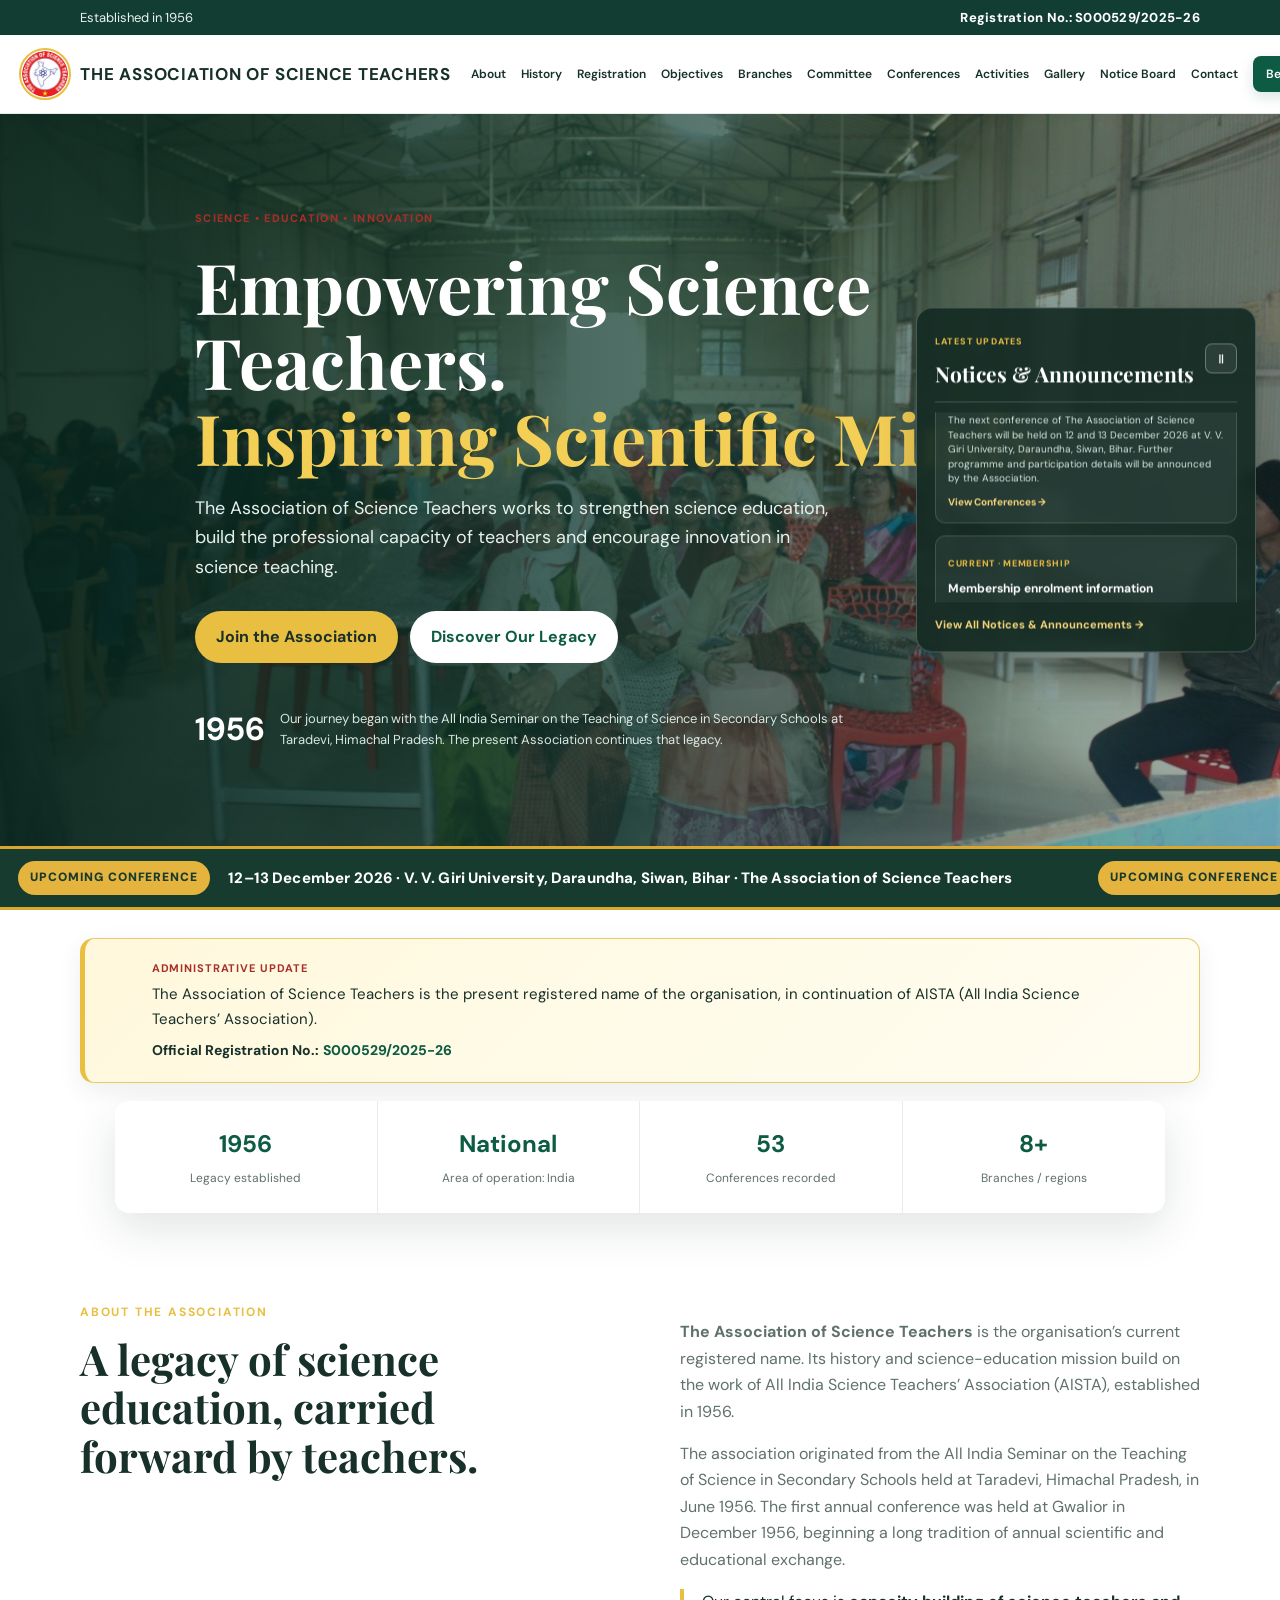
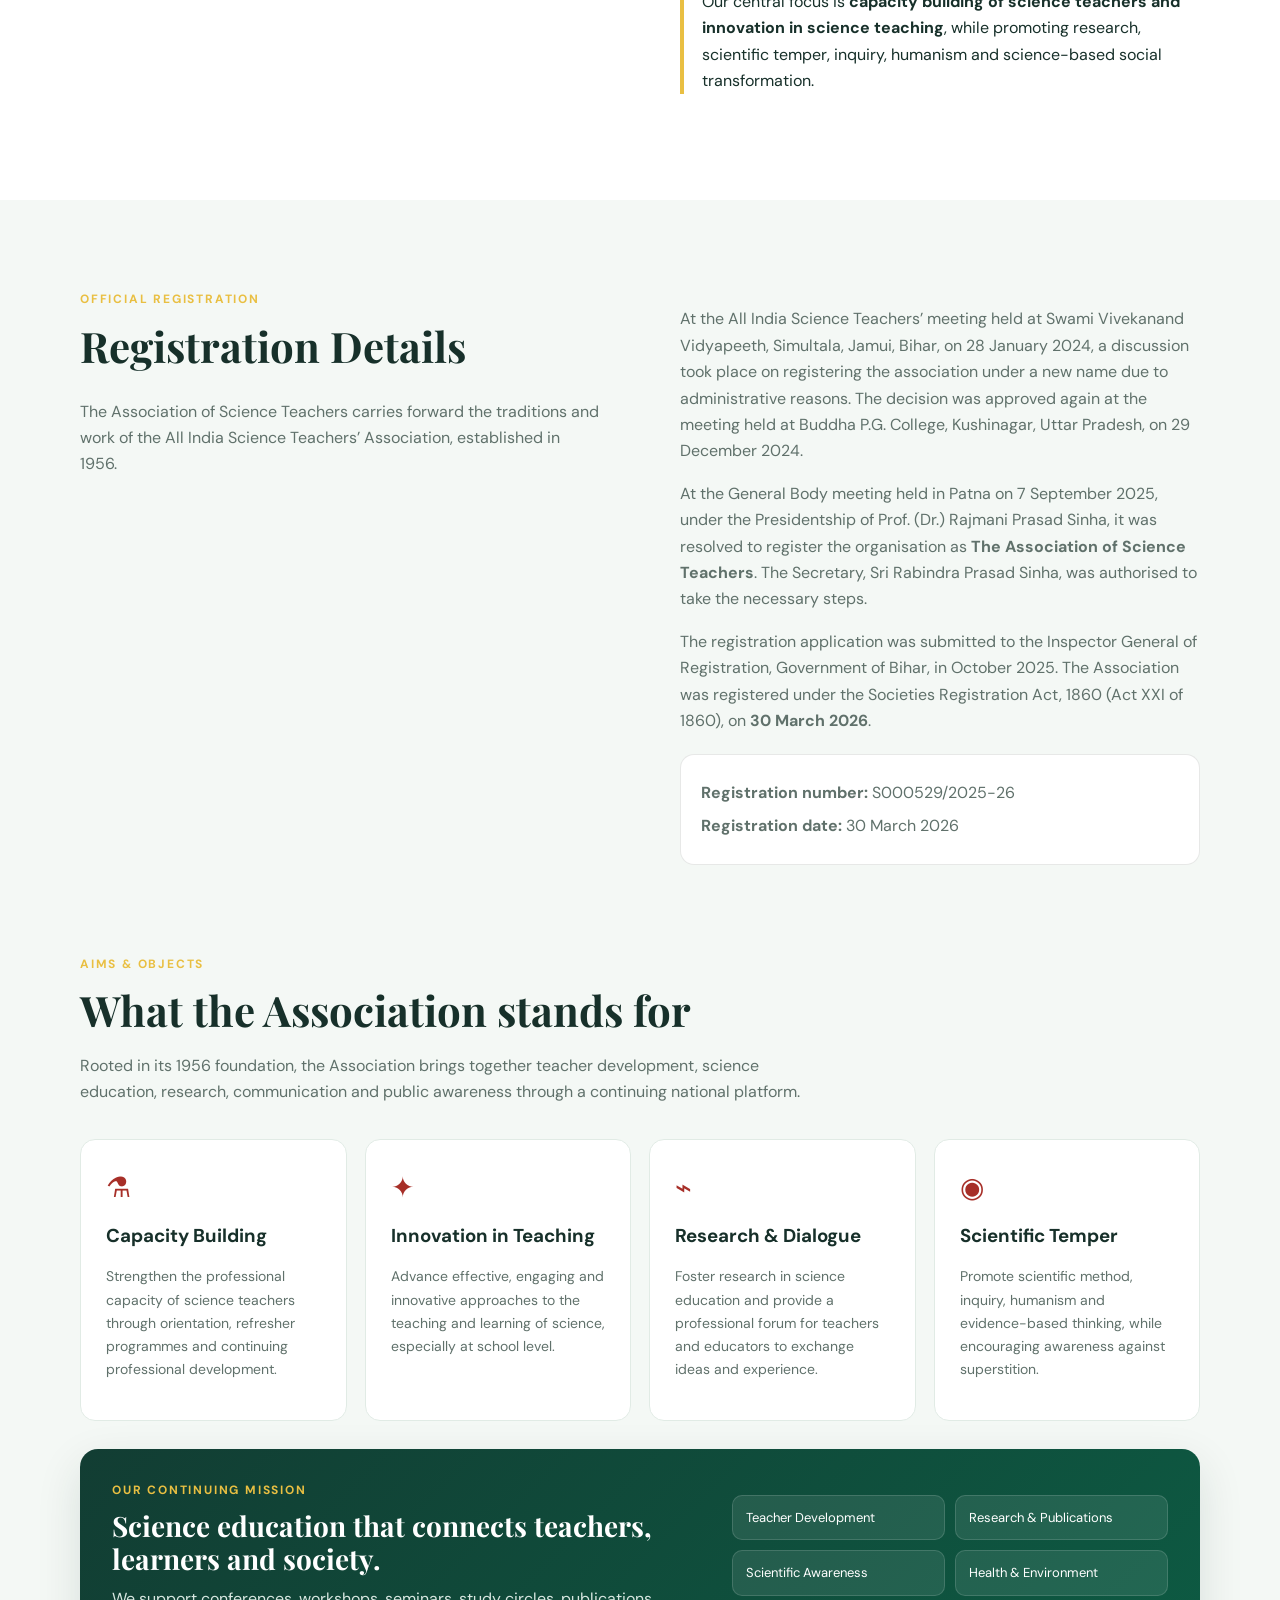
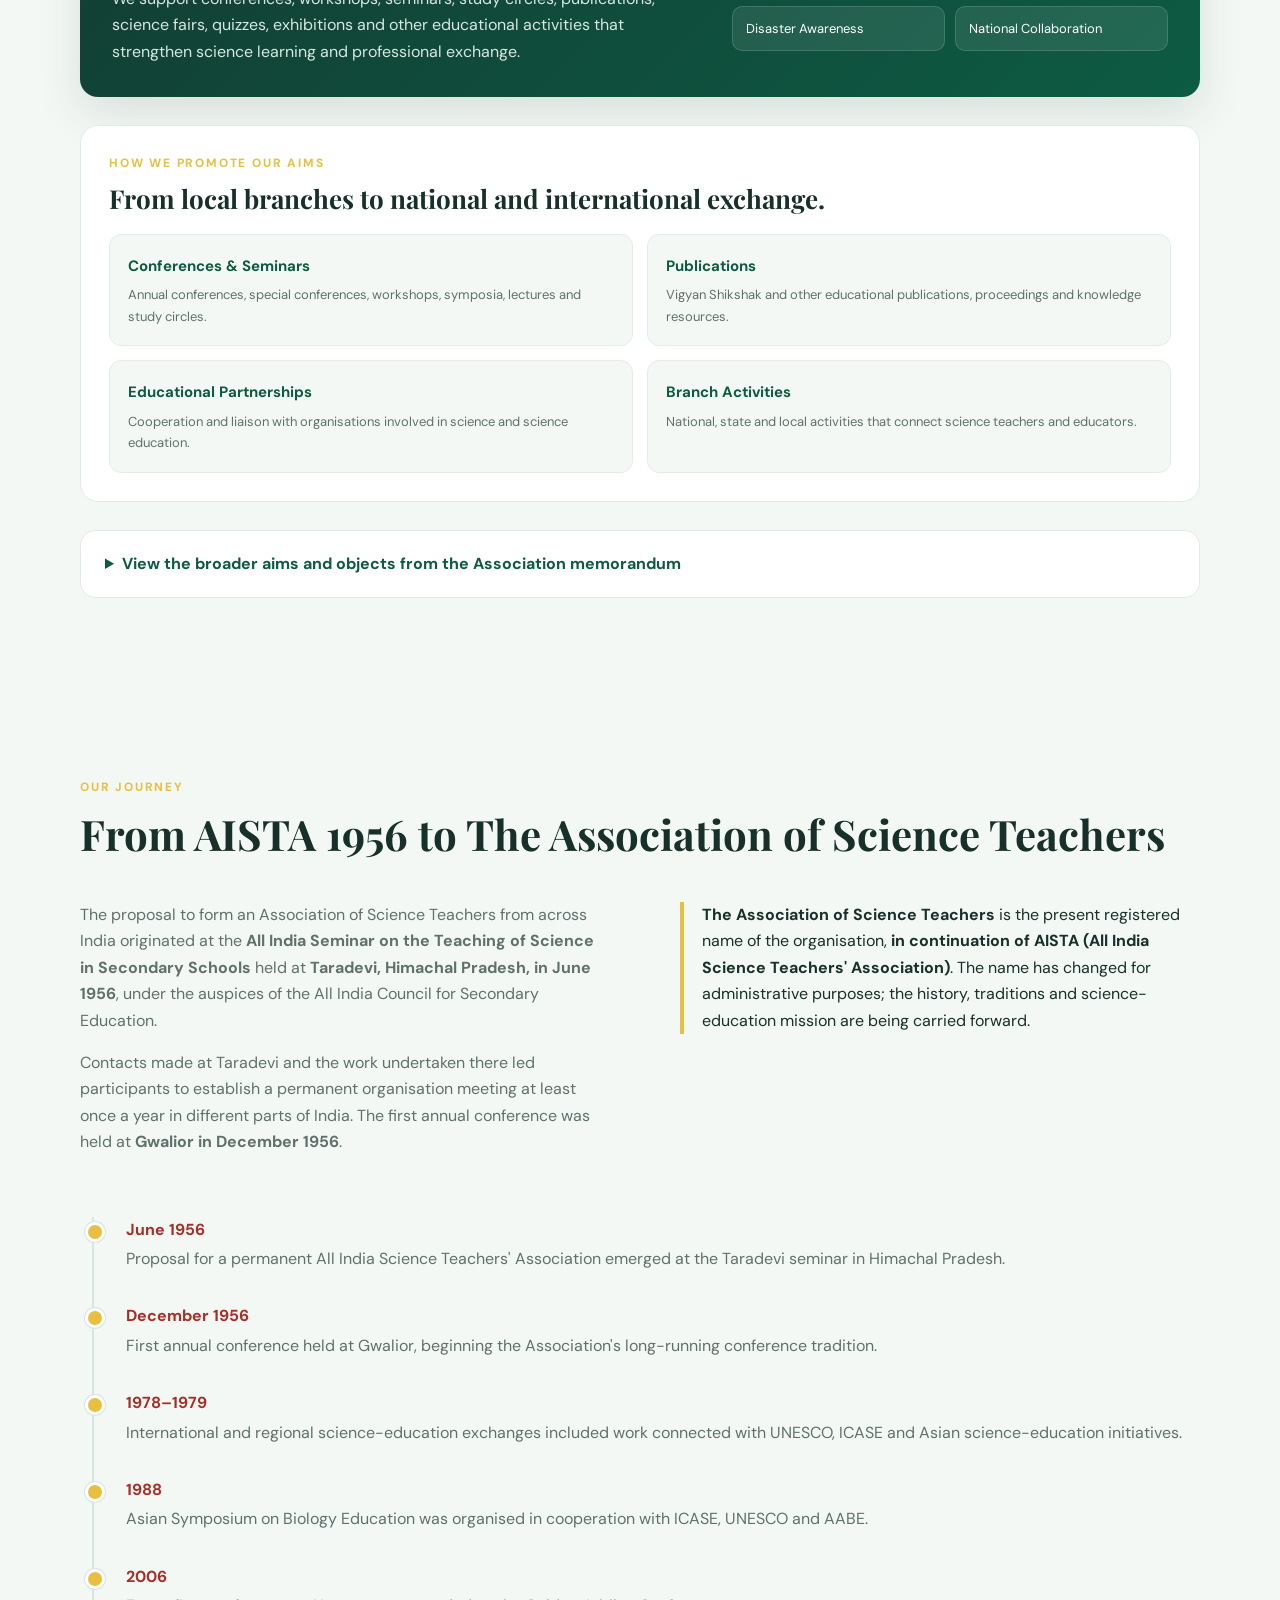
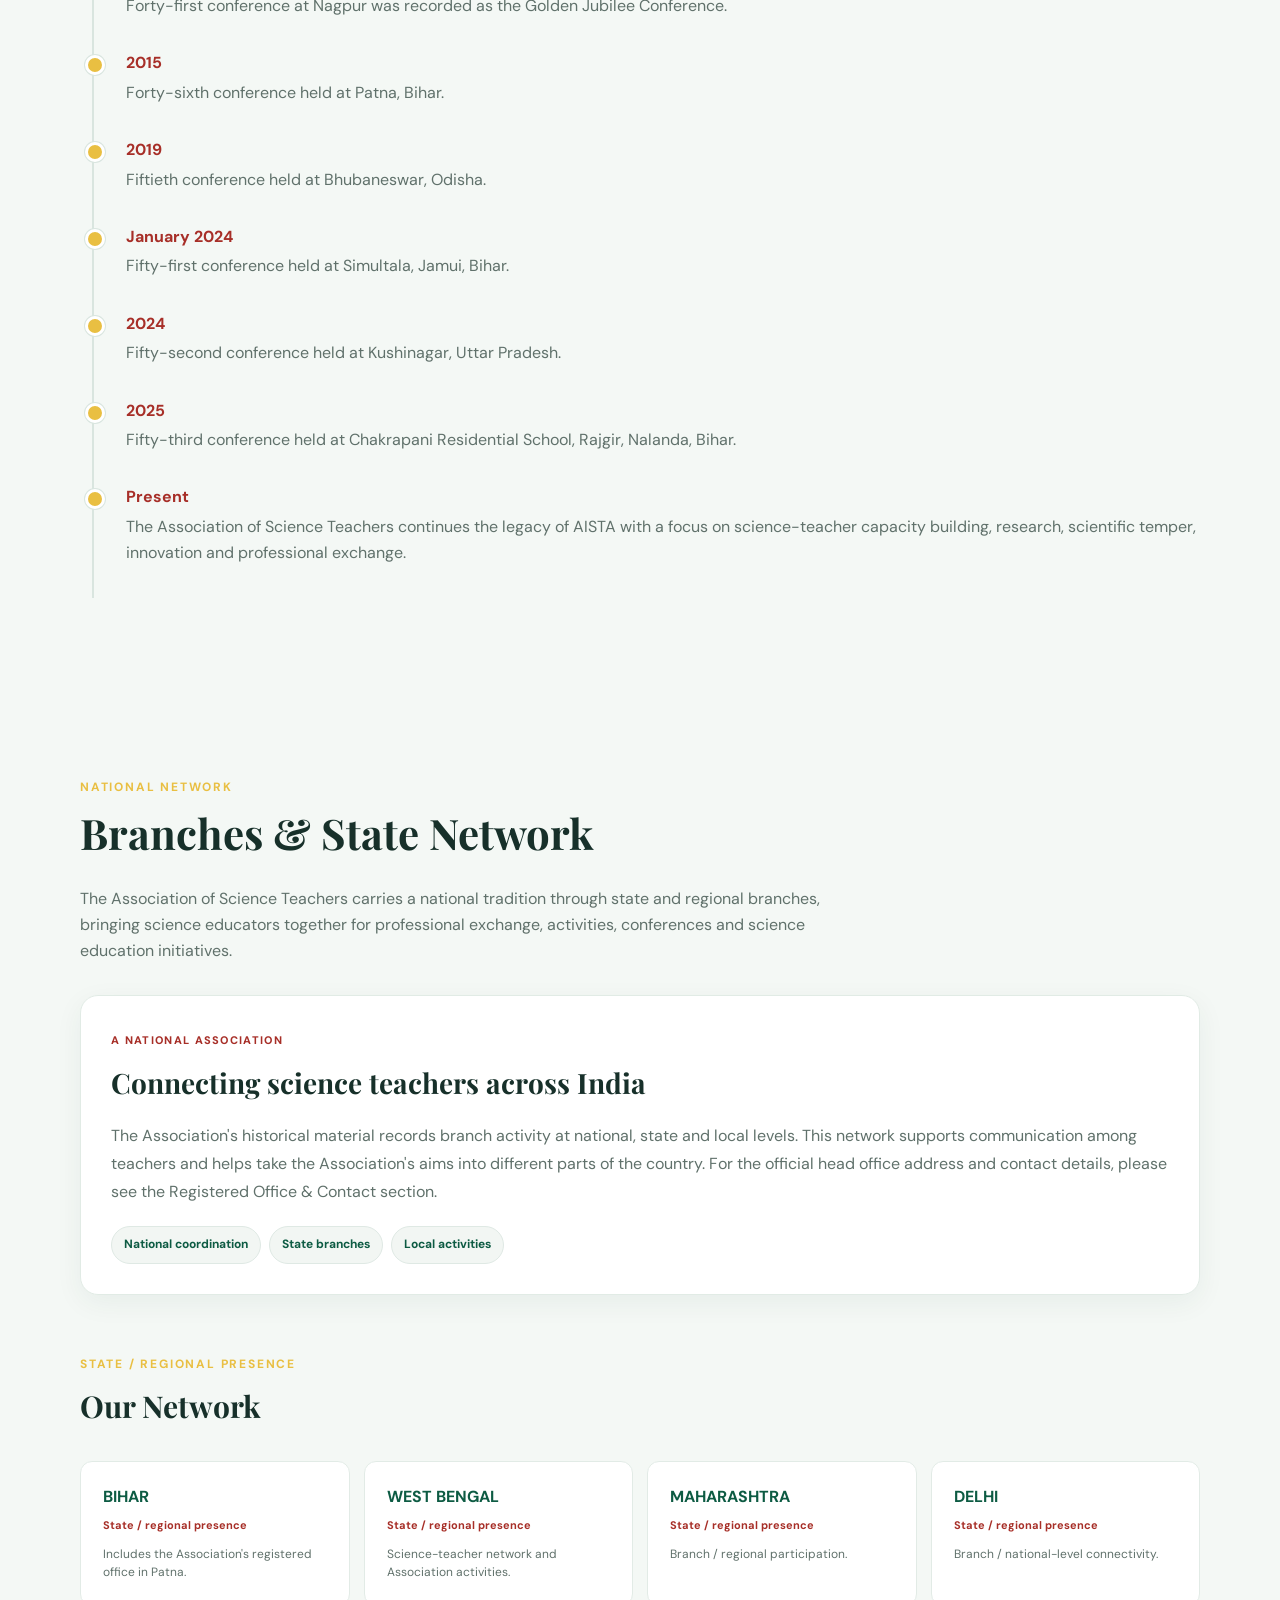
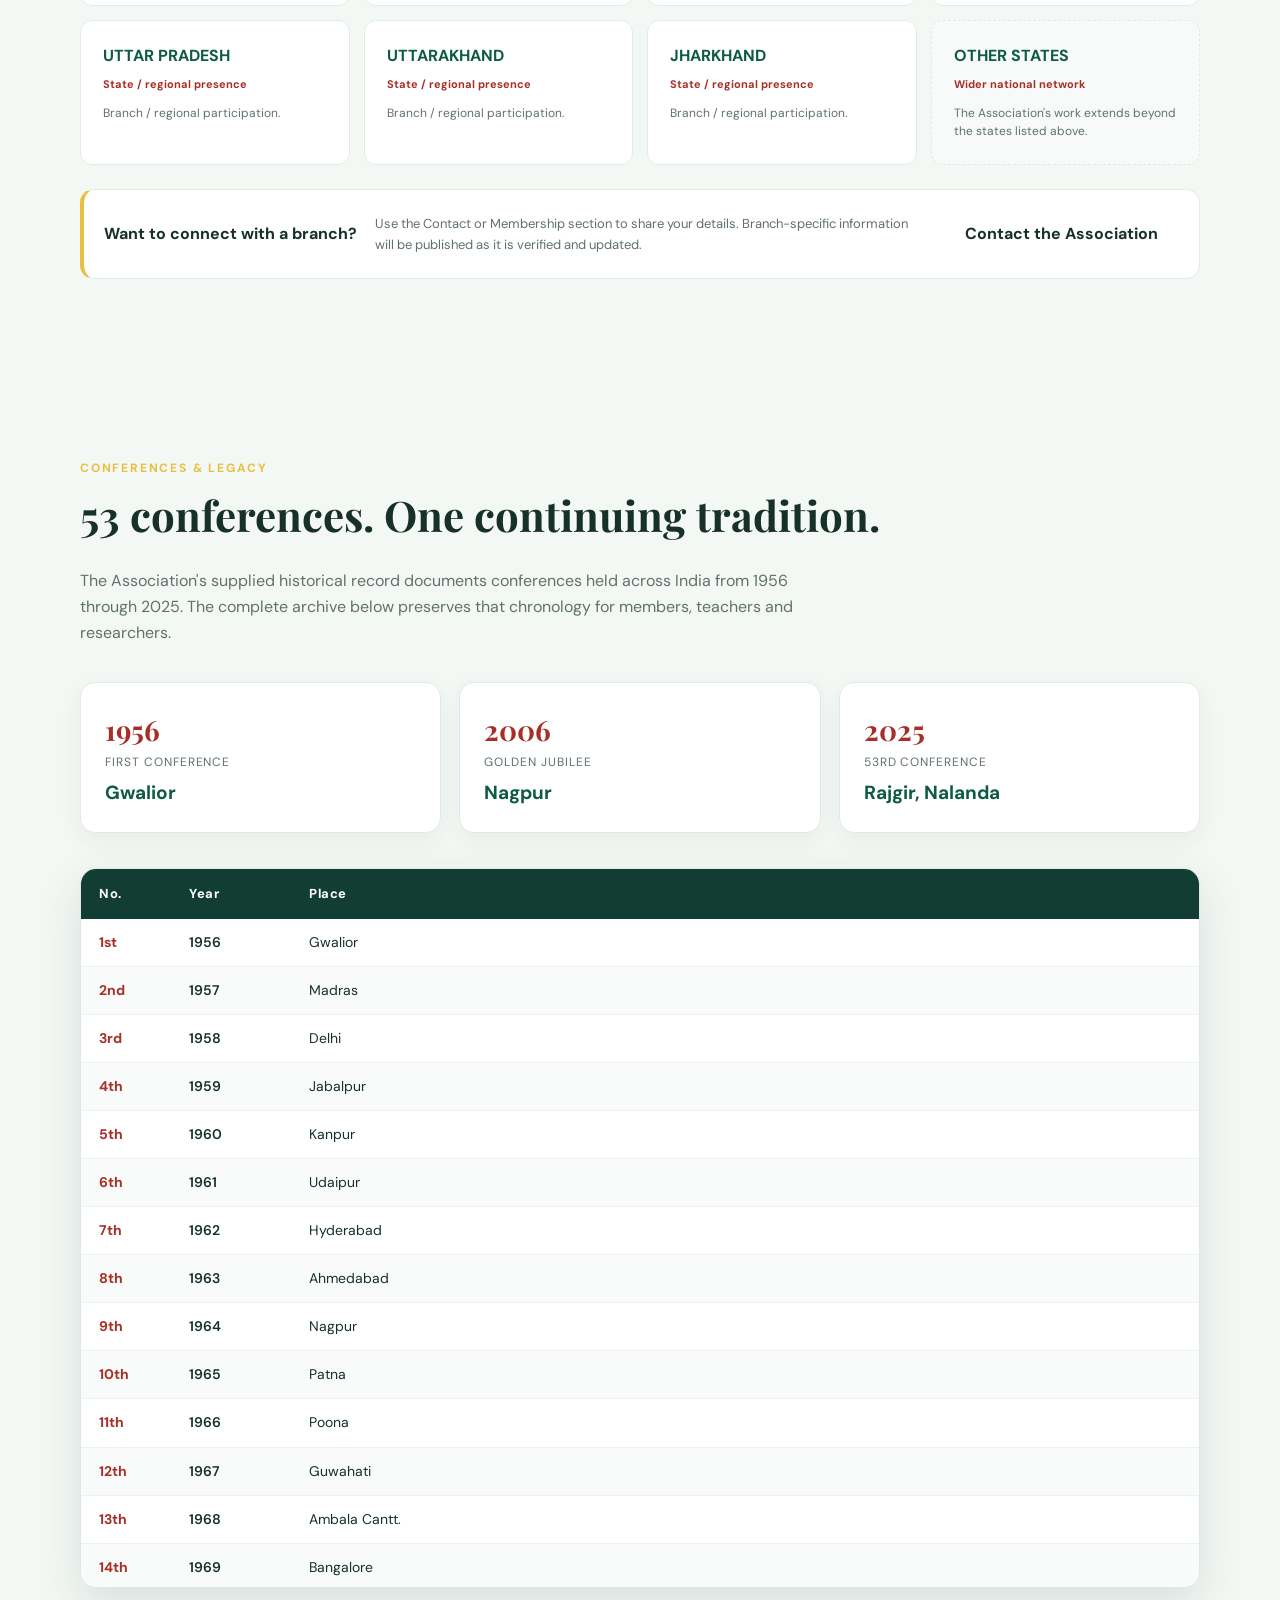
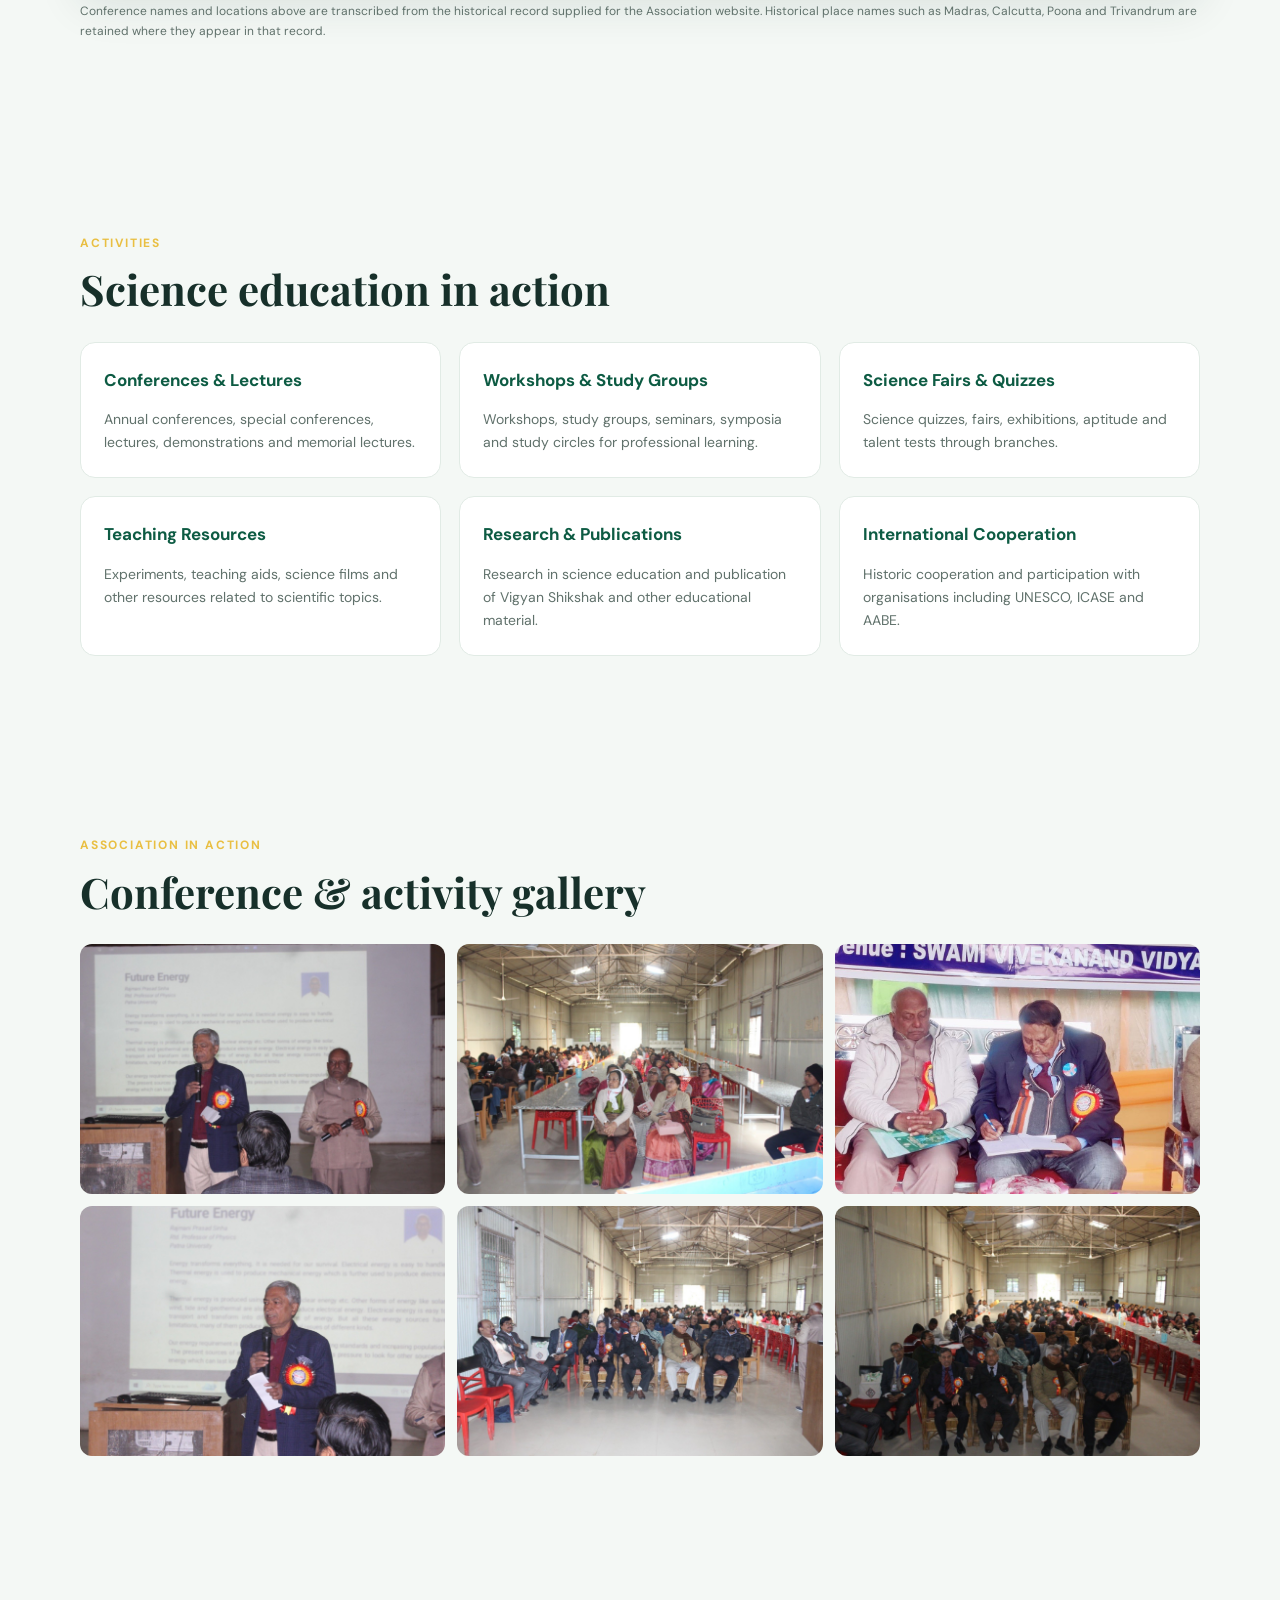
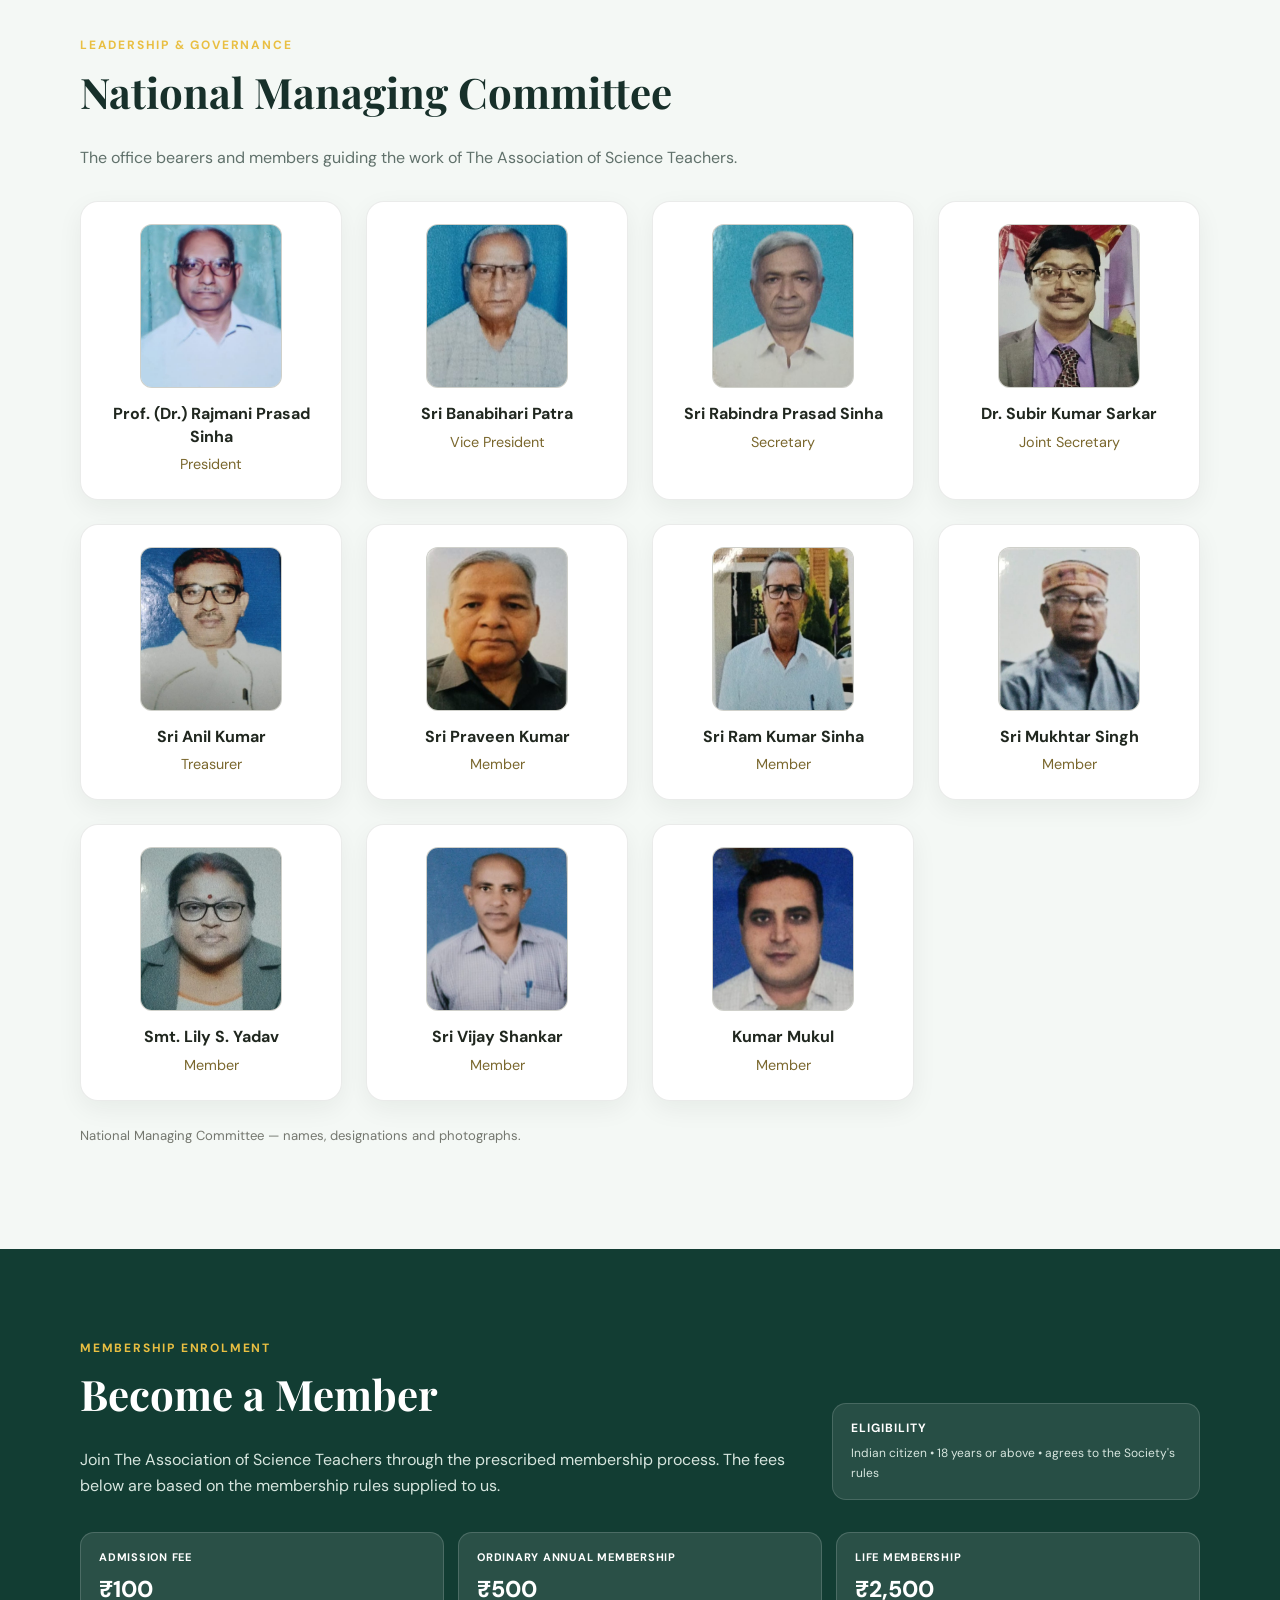
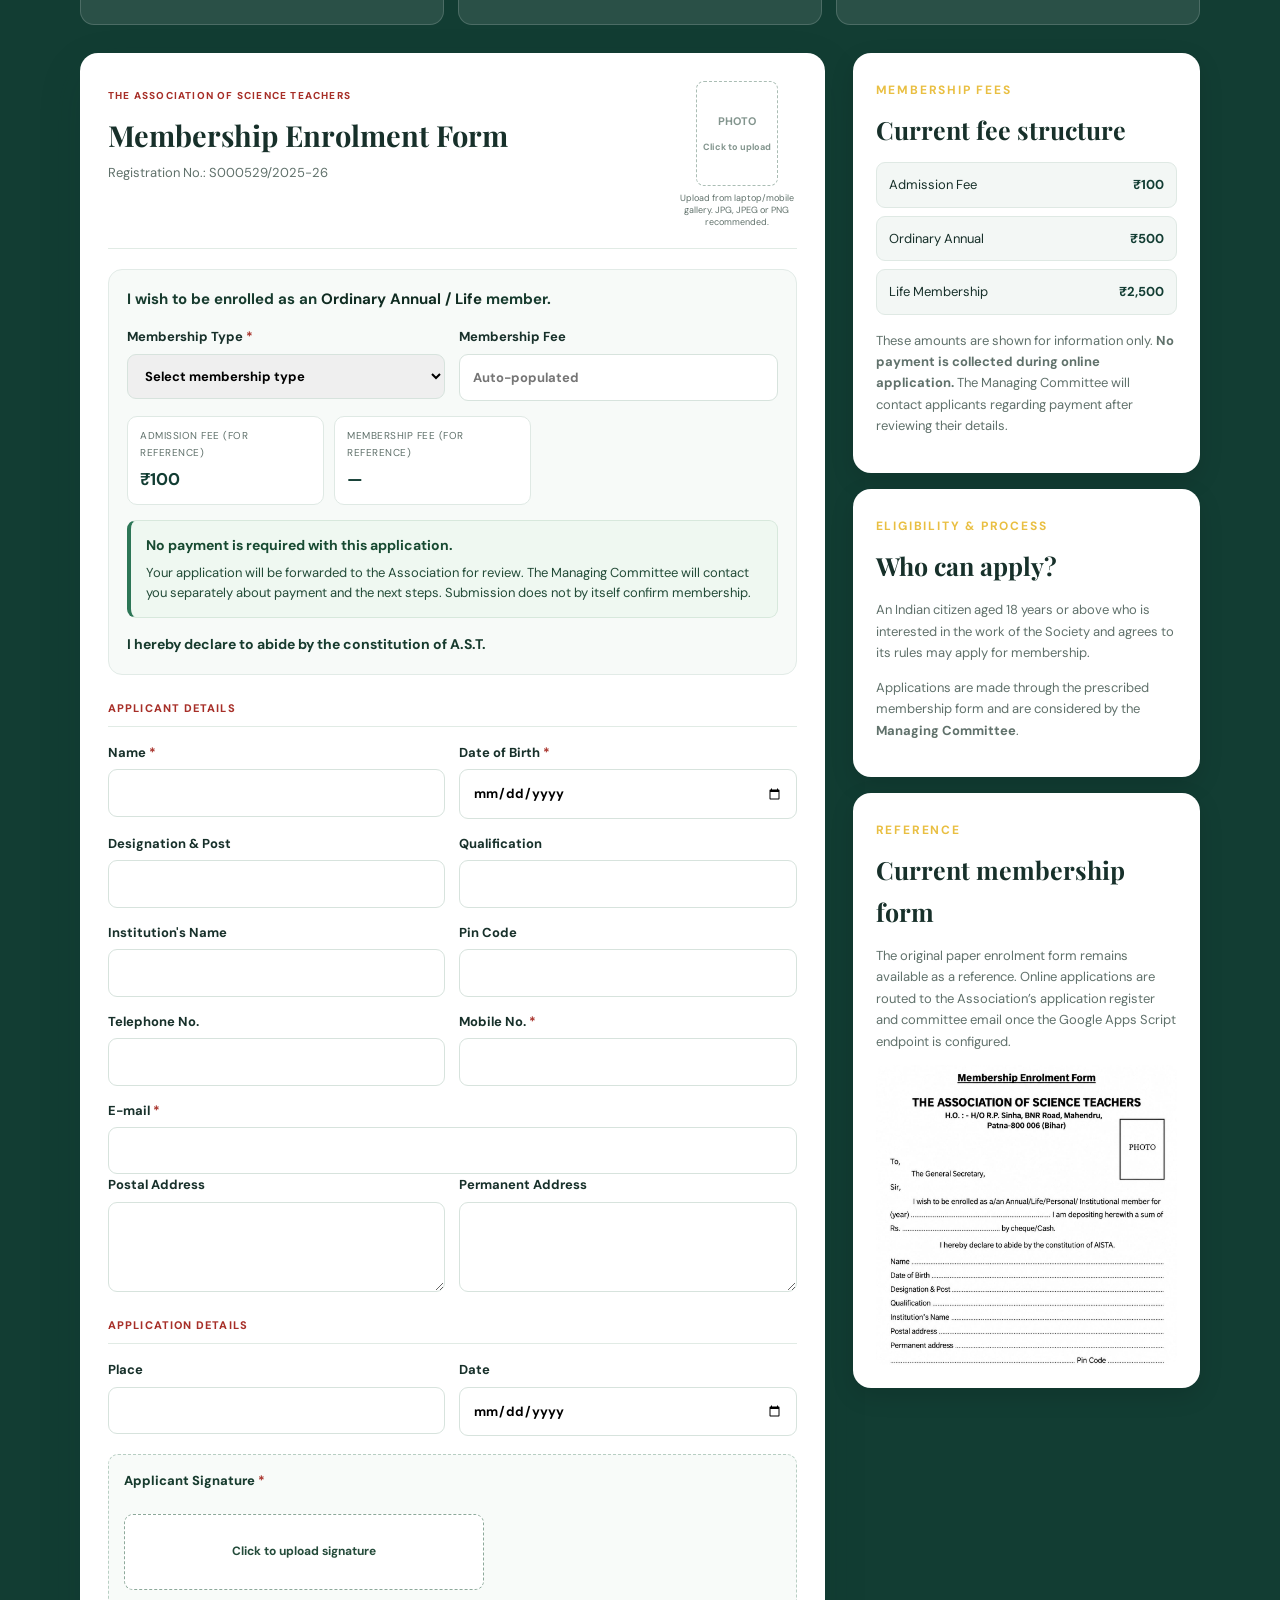
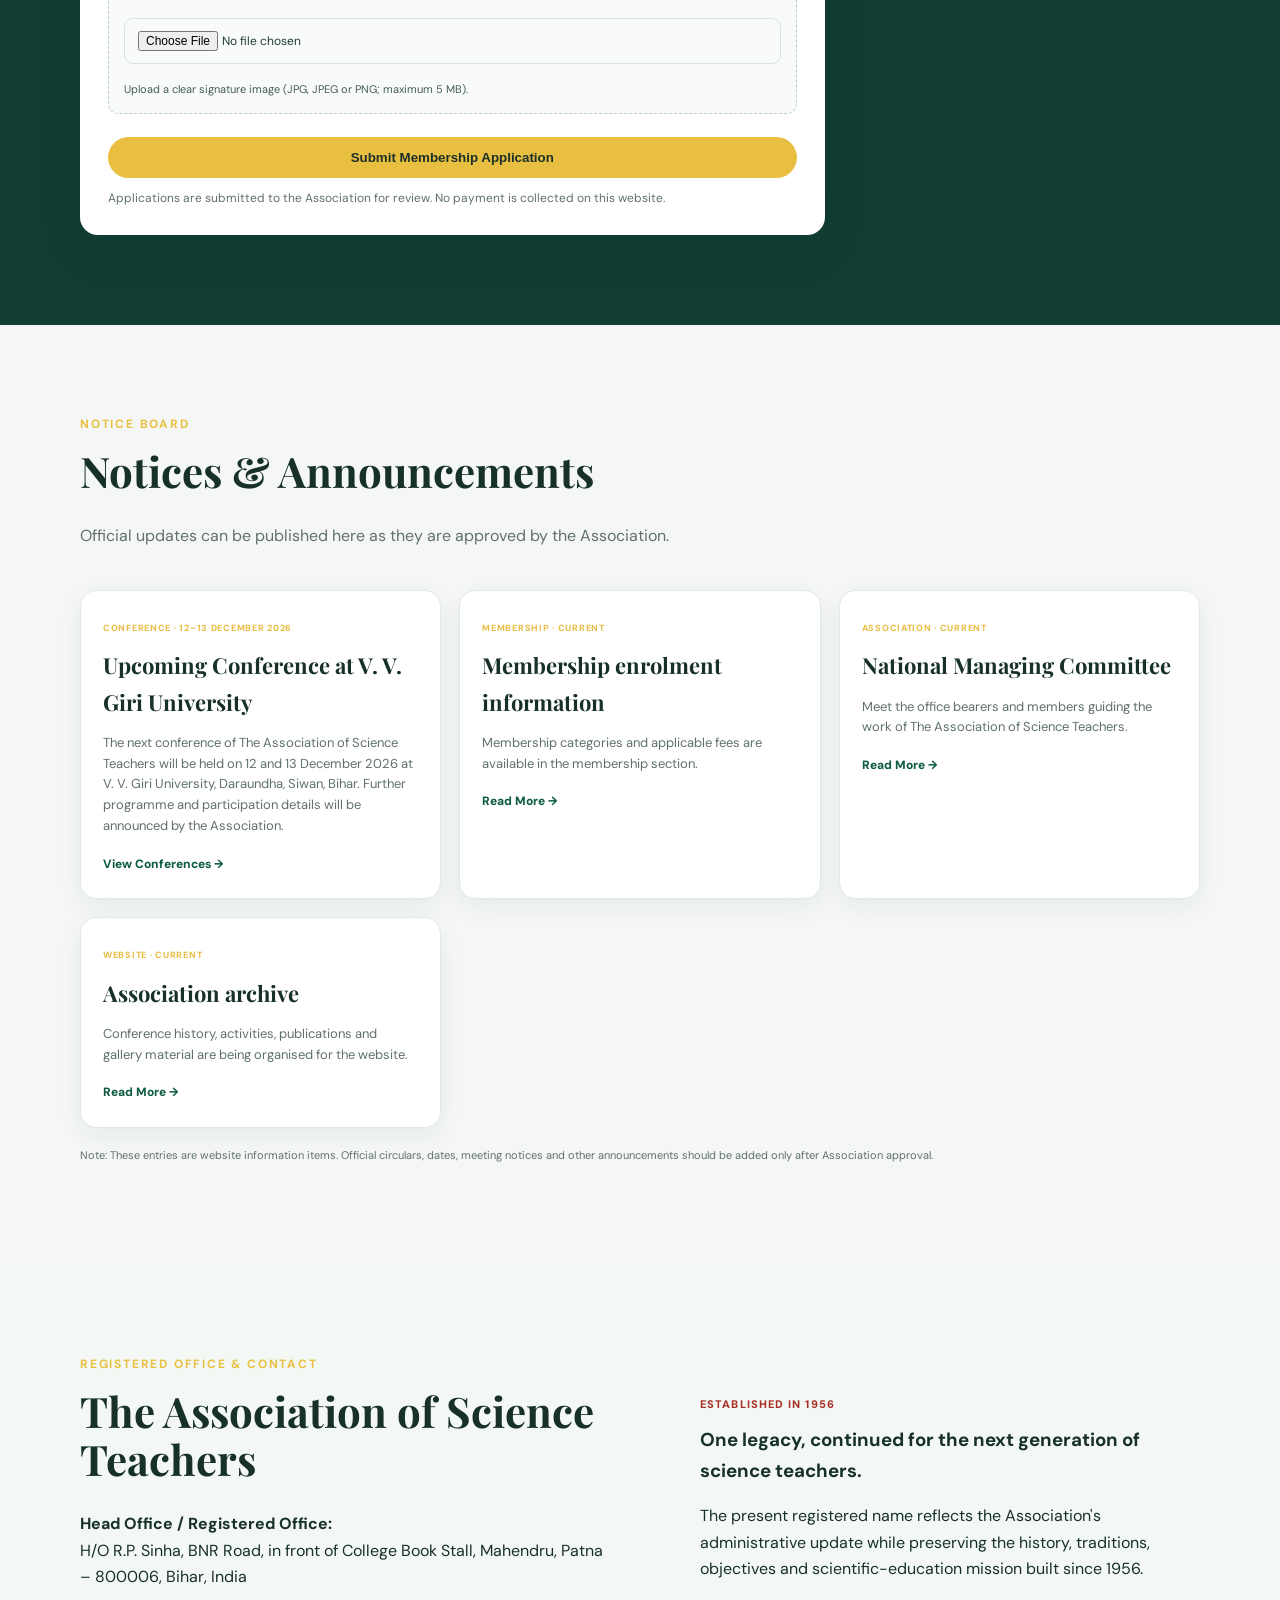
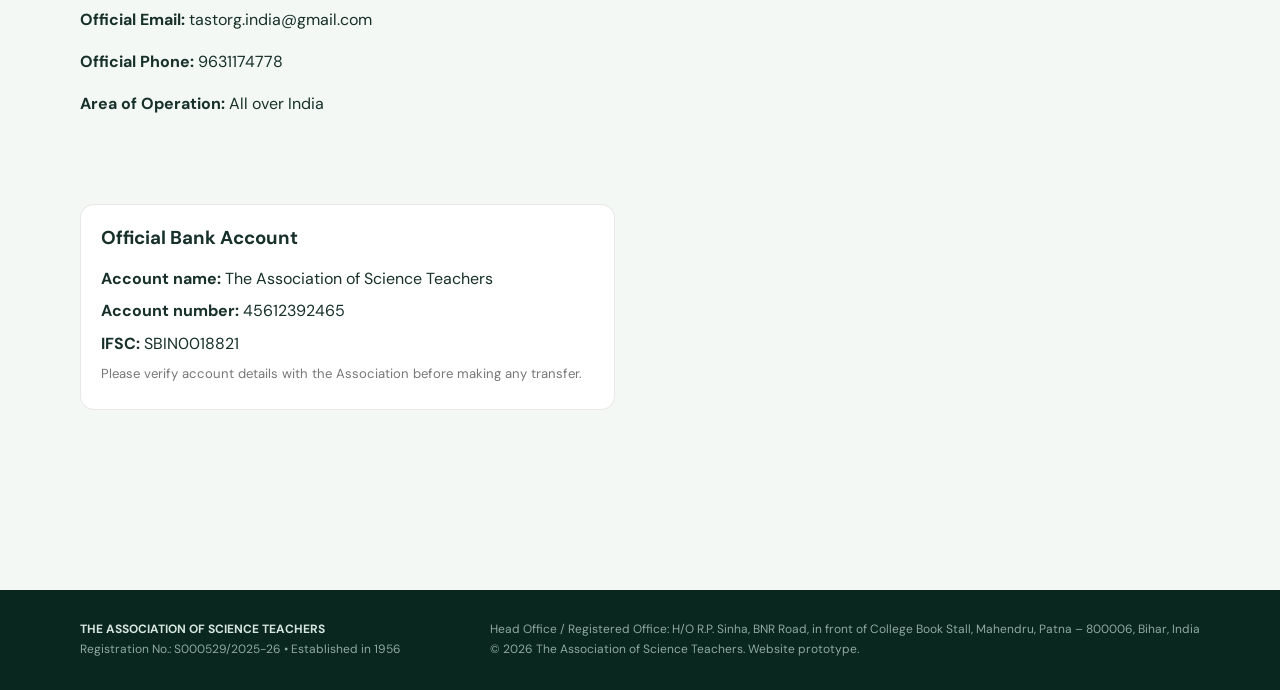
==== index.html @ 76eeef46 "Update organization name and declaration in index.html" ====
<!doctype html>
<html lang="en">
<head>
<meta charset="utf-8">
<meta name="viewport" content="width=device-width, initial-scale=1">
<title>The Association of Science Teachers | Official Website</title>
<meta name="description" content="The Association of Science Teachers, in continuation of AISTA established in 1956, works for science education, teacher capacity building, research, scientific temper and innovation in teaching.">
<link rel="stylesheet" href="style.css">
</head>
<body>
<header class="topbar"><div class="container topbar-inner"><span>Established in 1956</span><strong class="registration-banner">Registration No.: S000529/2025-26</strong></div></header>

<nav class="nav"><div class="container nav-inner">
<a class="brand" href="#home"><img src="assets/logo-latest.jpg" alt="The Association of Science Teachers logo"><div><strong>THE ASSOCIATION OF SCIENCE TEACHERS</strong></div></a>
<button class="menu" aria-label="Open menu">☰</button>
<div class="links">
<a href="#about">About</a><a href="#history">History</a><a href="#registration">Registration</a><a href="#objectives">Objectives</a><a href="#chapters">Branches</a><a href="#committee">Committee</a><a href="#conferences">Conferences</a><a href="#activities">Activities</a><a href="#gallery">Gallery</a><a href="#notices">Notice Board</a><a href="#contact">Contact</a><a class="nav-cta" href="#membership">Become a Member</a>
</div></div></nav>

<main id="home">
<section class="hero" aria-label="Association highlights">
<div class="hero-slideshow" aria-hidden="true">
  <img class="hero-slide active" src="assets/conference-audience.jpg" alt="">
  <img class="hero-slide" src="assets/conference-speaker.jpg" alt="">
  <img class="hero-slide" src="assets/conference-ceremony.jpg" alt="">
  <img class="hero-slide" src="assets/conference-stage.jpg" alt="">
  <img class="hero-slide" src="assets/conference-delegates.jpg" alt="">
  <img class="hero-slide" src="assets/conference-hall.jpg" alt="">
</div>
<div class="hero-overlay"></div><div class="container hero-content">
<div class="eyebrow">SCIENCE • EDUCATION • INNOVATION</div>
<h1>Empowering Science Teachers.<br><span>Inspiring Scientific Minds.</span></h1>
<p>The Association of Science Teachers works to strengthen science education, build the professional capacity of teachers and encourage innovation in science teaching.</p>
<div class="hero-actions"><a class="btn primary" href="#membership">Join the Association</a><a class="btn light" href="#about">Discover Our Legacy</a></div>
<div class="hero-fact"><b>1956</b><span>Our journey began with the All India Seminar on the Teaching of Science in Secondary Schools at Taradevi, Himachal Pradesh. The present Association continues that legacy.</span></div>
</div>
<div class="hero-notices" aria-label="Notices and Announcements">
  <div class="hero-notices-head">
    <div><span class="notice-kicker">LATEST UPDATES</span><h3>Notices &amp; Announcements</h3></div>
    <button id="noticeToggle" class="notice-toggle" type="button" aria-label="Pause notices">Ⅱ</button>
  </div>
  <div class="notice-window">
    <div id="heroNoticeList" class="notice-list">
      <a class="notice-item" href="#membership"><span class="notice-date">Association Update</span><strong>Membership enrolment information is available on the website.</strong><p>Please check the membership section for current categories and fees.</p><span class="notice-item-cta">View Membership →</span></a>
      <a class="notice-item" href="#committee"><span class="notice-date">Association Update</span><strong>Meet the National Managing Committee.</strong><p>View the office bearers and members guiding the Association.</p><span class="notice-item-cta">View Committee →</span></a>
      <a class="notice-item" href="#conferences"><span class="notice-date">Website</span><strong>Conference archive and Association activities are available online.</strong><p>Explore the Association’s conference history and activities.</p><span class="notice-item-cta">View Conferences →</span></a>
    </div>
  </div>
  <a class="notice-all" href="#notices">View All Notices &amp; Announcements →</a>
</div></section>

<section class="conference-marquee" aria-label="Upcoming conference announcement">
  <div class="conference-marquee-track">
    <span class="conference-marquee-group"><span class="conference-marquee-label">UPCOMING CONFERENCE</span><span class="conference-marquee-text">12–13 December 2026 · V. V. Giri University, Daraundha, Siwan, Bihar · The Association of Science Teachers</span></span>
    <span class="conference-marquee-group" aria-hidden="true"><span class="conference-marquee-label">UPCOMING CONFERENCE</span><span class="conference-marquee-text">12–13 December 2026 · V. V. Giri University, Daraundha, Siwan, Bihar · The Association of Science Teachers</span></span>
  </div>
</section>

<section class="notice-strip" aria-label="Administrative and registration update"><div class="container"><strong>Administrative Update</strong><p class="admin-update-copy">The Association of Science Teachers is the present registered name of the organisation, in continuation of AISTA (All India Science Teachers’ Association).</p><p class="admin-registration-copy"><strong>Official Registration No.:</strong> <span>S000529/2025-26</span></p></div></section>

<section class="stats" aria-label="Association highlights">
<div><b>1956</b><span>Legacy established</span></div><div><b>National</b><span>Area of operation: India</span></div><div><b>53</b><span>Conferences recorded</span></div><div><b>8+</b><span>Branches / regions</span></div>
</section>

<section id="about" class="section"><div class="container two-col">
<div><div class="section-tag">ABOUT THE ASSOCIATION</div><h2>A legacy of science education, carried forward by teachers.</h2></div>
<div>
<p><strong>The Association of Science Teachers</strong> is the organisation’s current registered name. Its history and science-education mission build on the work of All India Science Teachers’ Association (AISTA), established in 1956.</p>
<p>The association originated from the All India Seminar on the Teaching of Science in Secondary Schools held at Taradevi, Himachal Pradesh, in June 1956. The first annual conference was held at Gwalior in December 1956, beginning a long tradition of annual scientific and educational exchange.</p>
<p class="highlight">Our central focus is <strong>capacity building of science teachers and innovation in science teaching</strong>, while promoting research, scientific temper, inquiry, humanism and science-based social transformation.</p>
</div></div>
</section>

<section id="registration" class="section soft">
  <div class="container two-col">
    <div>
      <div class="section-tag">OFFICIAL REGISTRATION</div>
      <h2>Registration Details</h2>
      <p class="lead">The Association of Science Teachers carries forward the traditions and work of the All India Science Teachers’ Association, established in 1956.</p>
    </div>
    <div>
      <p>At the All India Science Teachers’ meeting held at Swami Vivekanand Vidyapeeth, Simultala, Jamui, Bihar, on 28 January 2024, a discussion took place on registering the association under a new name due to administrative reasons. The decision was approved again at the meeting held at Buddha P.G. College, Kushinagar, Uttar Pradesh, on 29 December 2024.</p>
      <p>At the General Body meeting held in Patna on 7 September 2025, under the Presidentship of Prof. (Dr.) Rajmani Prasad Sinha, it was resolved to register the organisation as <strong>The Association of Science Teachers</strong>. The Secretary, Sri Rabindra Prasad Sinha, was authorised to take the necessary steps.</p>
      <p>The registration application was submitted to the Inspector General of Registration, Government of Bihar, in October 2025. The Association was registered under the Societies Registration Act, 1860 (Act XXI of 1860), on <strong>30 March 2026</strong>.</p>
      <div class="registration-meta">
        <p><strong>Registration number:</strong> S000529/2025-26</p>
        <p><strong>Registration date:</strong> 30 March 2026</p>
      </div>
    </div>
  </div>

<section id="objectives" class="section soft"><div class="container">
<div class="section-tag">AIMS & OBJECTS</div><h2>What the Association stands for</h2>
<p class="lead objective-lead">Rooted in its 1956 foundation, the Association brings together teacher development, science education, research, communication and public awareness through a continuing national platform.</p>
<div class="cards objective-cards">
<article><div class="icon">⚗</div><h3>Capacity Building</h3><p>Strengthen the professional capacity of science teachers through orientation, refresher programmes and continuing professional development.</p></article>
<article><div class="icon">✦</div><h3>Innovation in Teaching</h3><p>Advance effective, engaging and innovative approaches to the teaching and learning of science, especially at school level.</p></article>
<article><div class="icon">⌁</div><h3>Research & Dialogue</h3><p>Foster research in science education and provide a professional forum for teachers and educators to exchange ideas and experience.</p></article>
<article><div class="icon">◉</div><h3>Scientific Temper</h3><p>Promote scientific method, inquiry, humanism and evidence-based thinking, while encouraging awareness against superstition.</p></article>
</div>
<div class="mission-panel">
<div><div class="section-tag">OUR CONTINUING MISSION</div><h3>Science education that connects teachers, learners and society.</h3><p>We support conferences, workshops, seminars, study circles, publications, science fairs, quizzes, exhibitions and other educational activities that strengthen science learning and professional exchange.</p></div>
<div class="mission-points"><span>Teacher Development</span><span>Research & Publications</span><span>Scientific Awareness</span><span>Health & Environment</span><span>Disaster Awareness</span><span>National Collaboration</span></div>
</div>
<div class="aims-methods">
<div><div class="section-tag">HOW WE PROMOTE OUR AIMS</div><h3>From local branches to national and international exchange.</h3></div>
<div class="method-grid"><div><b>Conferences & Seminars</b><p>Annual conferences, special conferences, workshops, symposia, lectures and study circles.</p></div><div><b>Publications</b><p>Vigyan Shikshak and other educational publications, proceedings and knowledge resources.</p></div><div><b>Educational Partnerships</b><p>Cooperation and liaison with organisations involved in science and science education.</p></div><div><b>Branch Activities</b><p>National, state and local activities that connect science teachers and educators.</p></div></div>
</div>
<details class="objectives-details"><summary>View the broader aims and objects from the Association memorandum</summary>
<ol>
<li>Advance and promote the cause of teaching and learning of science, especially at school level.</li>
<li>Foster research in methods of teaching science, science curriculum and related fields.</li>
<li>Disseminate scientific and technological knowledge.</li>
<li>Provide a common medium for persons working in science, technology and social activities to communicate and deliberate for science-based social transformation, scientific temper, humanism, inquiry and reform.</li>
<li>Hold annual conferences, special conferences, workshops, seminars, symposia, study circles, popular lectures, quizzes, fairs and exhibitions.</li>
<li>Institute and hold special memorial lectures.</li><li>Institute and give various awards and prizes.</li>
<li>Publish <em>Vigyan Shikshak (The Science Teacher)</em> magazine.</li>
<li>Publish proceedings, journals, transactions, posters, pamphlets, brochures, books and other necessary publications.</li>
<li>Secure and manage funds and endowments for fulfilling the objectives.</li>
<li>Help science teachers enhance competencies through refresher and orientation courses for professional competence and educational excellence.</li>
<li>Spread a positive attitude towards science, scientific method and scientific attitude among people.</li>
<li>Strive for eradication of all forms of superstition.</li>
<li>Promote awareness against processes damaging nature and natural order and promote climate justice for sustainable development.</li>
<li>Motivate students to pursue pure science at university level and create conditions conducive to it.</li>
<li>Work for awareness of disasters and disaster management, and educate people about health, hygiene and pandemics.</li>
<li>Inherit and follow the traditions, ideas and path shown by the All India Science Teachers' Association established in 1956.</li>
<li>Undertake other lawful acts and activities conducive or incidental to the objectives.</li>
<li>Take prior permission from the relevant government departments before opening any institution, as required by rules and regulations.</li>
</ol></details>
</div></section>

<section id="history" class="section"><div class="container">
<div class="section-tag">OUR JOURNEY</div><h2>From AISTA 1956 to The Association of Science Teachers</h2>
<div class="two-col history-intro">
<div>
<p>The proposal to form an Association of Science Teachers from across India originated at the <strong>All India Seminar on the Teaching of Science in Secondary Schools</strong> held at <strong>Taradevi, Himachal Pradesh, in June 1956</strong>, under the auspices of the All India Council for Secondary Education.</p>
<p>Contacts made at Taradevi and the work undertaken there led participants to establish a permanent organisation meeting at least once a year in different parts of India. The first annual conference was held at <strong>Gwalior in December 1956</strong>.</p>
</div>
<div>
<p class="highlight"><strong>The Association of Science Teachers</strong> is the present registered name of the organisation, <strong>in continuation of AISTA (All India Science Teachers' Association)</strong>. The name has changed for administrative purposes; the history, traditions and science-education mission are being carried forward.</p>
</div>
</div>
<div class="timeline">
<div><b>June 1956</b><p>Proposal for a permanent All India Science Teachers' Association emerged at the Taradevi seminar in Himachal Pradesh.</p></div>
<div><b>December 1956</b><p>First annual conference held at Gwalior, beginning the Association's long-running conference tradition.</p></div>
<div><b>1978–1979</b><p>International and regional science-education exchanges included work connected with UNESCO, ICASE and Asian science-education initiatives.</p></div>
<div><b>1988</b><p>Asian Symposium on Biology Education was organised in cooperation with ICASE, UNESCO and AABE.</p></div>
<div><b>2006</b><p>Forty-first conference at Nagpur was recorded as the Golden Jubilee Conference.</p></div>
<div><b>2015</b><p>Forty-sixth conference held at Patna, Bihar.</p></div>
<div><b>2019</b><p>Fiftieth conference held at Bhubaneswar, Odisha.</p></div>
<div><b>January 2024</b><p>Fifty-first conference held at Simultala, Jamui, Bihar.</p></div>
<div><b>2024</b><p>Fifty-second conference held at Kushinagar, Uttar Pradesh.</p></div>
<div><b>2025</b><p>Fifty-third conference held at Chakrapani Residential School, Rajgir, Nalanda, Bihar.</p></div>
<div><b>Present</b><p>The Association of Science Teachers continues the legacy of AISTA with a focus on science-teacher capacity building, research, scientific temper, innovation and professional exchange.</p></div>
</div></div></section>

<section id="chapters" class="section soft"><div class="container">
<div class="section-tag">NATIONAL NETWORK</div><h2>Branches &amp; State Network</h2>
<p class="lead">The Association of Science Teachers carries a national tradition through state and regional branches, bringing science educators together for professional exchange, activities, conferences and science education initiatives.</p>
<div class="network-intro">
  <div class="network-copy">
    <span class="eyebrow">A NATIONAL ASSOCIATION</span>
    <h3>Connecting science teachers across India</h3>
    <p>The Association's historical material records branch activity at national, state and local levels. This network supports communication among teachers and helps take the Association's aims into different parts of the country. For the official head office address and contact details, please see the Registered Office & Contact section.</p>
    <div class="network-pill-row"><span>National coordination</span><span>State branches</span><span>Local activities</span></div>
  </div>

</div>
<div class="network-heading"><div><span class="section-tag">STATE / REGIONAL PRESENCE</span><h3>Our Network</h3></div></div>
<div class="states states-rich">
  <div><strong>BIHAR</strong><span>State / regional presence</span><em>Includes the Association's registered office in Patna.</em></div>
  <div><strong>WEST BENGAL</strong><span>State / regional presence</span><em>Science-teacher network and Association activities.</em></div>
  <div><strong>MAHARASHTRA</strong><span>State / regional presence</span><em>Branch / regional participation.</em></div>
  <div><strong>DELHI</strong><span>State / regional presence</span><em>Branch / national-level connectivity.</em></div>
  <div><strong>UTTAR PRADESH</strong><span>State / regional presence</span><em>Branch / regional participation.</em></div>
  <div><strong>UTTARAKHAND</strong><span>State / regional presence</span><em>Branch / regional participation.</em></div>
  <div><strong>JHARKHAND</strong><span>State / regional presence</span><em>Branch / regional participation.</em></div>
  <div class="network-more"><strong>OTHER STATES</strong><span>Wider national network</span><em>The Association's work extends beyond the states listed above.</em></div>
</div>
<div class="network-note"><strong>Want to connect with a branch?</strong><span>Use the Contact or Membership section to share your details. Branch-specific information will be published as it is verified and updated.</span><a class="btn outline" href="#contact">Contact the Association</a></div>
</div></section>

<section id="conferences" class="section soft"><div class="container">
<div class="section-tag">CONFERENCES & LEGACY</div><h2>53 conferences. One continuing tradition.</h2>
<p class="lead">The Association's supplied historical record documents conferences held across India from 1956 through 2025. The complete archive below preserves that chronology for members, teachers and researchers.</p>
<div class="conference-highlight">
  <div><b>1956</b><span>First Conference</span><strong>Gwalior</strong></div>
  <div><b>2006</b><span>Golden Jubilee</span><strong>Nagpur</strong></div>
  <div><b>2025</b><span>53rd Conference</span><strong>Rajgir, Nalanda</strong></div>
</div>
<div class="conference-archive">
<table>
<thead><tr><th>No.</th><th>Year</th><th>Place</th></tr></thead>
<tbody>
<tr><td>1st</td><td>1956</td><td>Gwalior</td></tr>
<tr><td>2nd</td><td>1957</td><td>Madras</td></tr>
<tr><td>3rd</td><td>1958</td><td>Delhi</td></tr>
<tr><td>4th</td><td>1959</td><td>Jabalpur</td></tr>
<tr><td>5th</td><td>1960</td><td>Kanpur</td></tr>
<tr><td>6th</td><td>1961</td><td>Udaipur</td></tr>
<tr><td>7th</td><td>1962</td><td>Hyderabad</td></tr>
<tr><td>8th</td><td>1963</td><td>Ahmedabad</td></tr>
<tr><td>9th</td><td>1964</td><td>Nagpur</td></tr>
<tr><td>10th</td><td>1965</td><td>Patna</td></tr>
<tr><td>11th</td><td>1966</td><td>Poona</td></tr>
<tr><td>12th</td><td>1967</td><td>Guwahati</td></tr>
<tr><td>13th</td><td>1968</td><td>Ambala Cantt.</td></tr>
<tr><td>14th</td><td>1969</td><td>Bangalore</td></tr>
<tr><td>15th</td><td>1970</td><td>New Delhi</td></tr>
<tr><td>16th</td><td>1972</td><td>Bhubaneswar</td></tr>
<tr><td>17th</td><td>1973</td><td>Madras</td></tr>
<tr><td>18th</td><td>1974</td><td>Amritsar</td></tr>
<tr><td>19th</td><td>1975</td><td>Calcutta</td></tr>
<tr><td>20th</td><td>1976</td><td>Agra</td></tr>
<tr><td>21st</td><td>1977</td><td>Srinagar</td></tr>
<tr><td>22nd</td><td>1978</td><td>Trivandrum</td></tr>
<tr><td>23rd</td><td>1979</td><td>Patna</td></tr>
<tr><td>24th</td><td>1980</td><td>Jabalpur</td></tr>
<tr><td>25th</td><td>1981</td><td>New Delhi</td></tr>
<tr><td>26th</td><td>1982</td><td>Hyderabad</td></tr>
<tr><td>27th</td><td>1983</td><td>Baroda</td></tr>
<tr><td>28th</td><td>1985</td><td>Jaipur</td></tr>
<tr><td>29th</td><td>1986</td><td>Madras</td></tr>
<tr><td>30th</td><td>1987</td><td>Bharwari, U.P.</td></tr>
<tr><td>31st</td><td>1988</td><td>New Delhi</td></tr>
<tr><td>32nd</td><td>1989</td><td>Mysore</td></tr>
<tr><td>33rd</td><td>1991</td><td>Jaipur</td></tr>
<tr><td>34th</td><td>1993</td><td>Dehra Dun</td></tr>
<tr><td>35th</td><td>1998</td><td>Ajmer</td></tr>
<tr><td>36th</td><td>1999</td><td>Calcutta</td></tr>
<tr><td>37th</td><td>2000</td><td>Patiala</td></tr>
<tr><td>38th</td><td>2002</td><td>Nagpur</td></tr>
<tr><td>39th</td><td>2004</td><td>Patna</td></tr>
<tr><td>40th</td><td>2005</td><td>Kolkata</td></tr>
<tr><td>41st</td><td>2006</td><td>Nagpur <em>(Golden Jubilee Conference)</em></td></tr>
<tr><td>42nd</td><td>2008</td><td>Bhandara, Maharashtra</td></tr>
<tr><td>43rd</td><td>2009</td><td>Kunigal, Tumkur, Karnataka</td></tr>
<tr><td>44th</td><td>2010</td><td>Trivandrum, Kerala</td></tr>
<tr><td>45th</td><td>2014</td><td>Nagpur, Maharashtra</td></tr>
<tr><td>46th</td><td>2015</td><td>Patna, Bihar</td></tr>
<tr><td>47th</td><td>2016</td><td>New Delhi</td></tr>
<tr><td>48th</td><td>2017</td><td>Ranchi, Jharkhand</td></tr>
<tr><td>49th</td><td>2018</td><td>B.H.U., Varanasi, Uttar Pradesh</td></tr>
<tr><td>50th</td><td>2019</td><td>Bhubaneswar, Odisha</td></tr>
<tr><td>51st</td><td>January 2024</td><td>Simultala, Jamui, Bihar</td></tr>
<tr><td>52nd</td><td>2024</td><td>Kushinagar, Uttar Pradesh</td></tr>
<tr><td>53rd</td><td>2025</td><td>Chakrapani Residential School, Rajgir, Nalanda, Bihar</td></tr>
</tbody>
</table>
</div>
<p class="archive-note">Conference names and locations above are transcribed from the historical record supplied for the Association website. Historical place names such as Madras, Calcutta, Poona and Trivandrum are retained where they appear in that record.</p>
</div></section>

<section id="activities" class="section soft"><div class="container">
<div class="section-tag">ACTIVITIES</div><h2>Science education in action</h2>
<div class="activity-grid">
<div class="activity"><b>Conferences & Lectures</b><p>Annual conferences, special conferences, lectures, demonstrations and memorial lectures.</p></div>
<div class="activity"><b>Workshops & Study Groups</b><p>Workshops, study groups, seminars, symposia and study circles for professional learning.</p></div>
<div class="activity"><b>Science Fairs & Quizzes</b><p>Science quizzes, fairs, exhibitions, aptitude and talent tests through branches.</p></div>
<div class="activity"><b>Teaching Resources</b><p>Experiments, teaching aids, science films and other resources related to scientific topics.</p></div>
<div class="activity"><b>Research & Publications</b><p>Research in science education and publication of Vigyan Shikshak and other educational material.</p></div>
<div class="activity"><b>International Cooperation</b><p>Historic cooperation and participation with organisations including UNESCO, ICASE and AABE.</p></div>
</div></div></section>

<section id="gallery" class="section gallery-section"><div class="container">
<div class="section-tag">ASSOCIATION IN ACTION</div><h2>Conference & activity gallery</h2>
<div class="gallery">
<img src="assets/conference-speaker.jpg" alt="Science education presentation"><img src="assets/conference-audience.jpg" alt="Conference audience"><img src="assets/conference-stage.jpg" alt="Conference stage"><img src="assets/conference-delegates.jpg" alt="Conference delegates"><img src="assets/conference-hall.jpg" alt="Teachers attending a conference"><img src="assets/conference-ceremony.jpg" alt="Conference participants">
</div></div></section>


<section id="committee" class="section committee-section">
  <div class="container">
    <div class="section-tag">LEADERSHIP & GOVERNANCE</div>
    <h2>National Managing Committee</h2>
    <p class="section-intro">The office bearers and members guiding the work of The Association of Science Teachers.</p>
    <div class="committee-grid">
      <article class="committee-card committee-president">
        <div class="committee-photo"><img src="assets/committee/rajmani-prasad-sinha.jpg" alt="Photograph of Prof. (Dr.) Rajmani Prasad Sinha" loading="lazy"></div>
        <h3>Prof. (Dr.) Rajmani Prasad Sinha</h3><p>President</p>
      </article>
      <article class="committee-card">
        <div class="committee-photo"><img src="assets/committee/banabihari-patra.jpg" alt="Photograph of Sri Banabihari Patra" loading="lazy"></div>
        <h3>Sri Banabihari Patra</h3><p>Vice President</p>
      </article>
      <article class="committee-card">
        <div class="committee-photo"><img src="assets/committee/rabindra-prasad-sinha.jpg" alt="Photograph of Sri Rabindra Prasad Sinha" loading="lazy"></div>
        <h3>Sri Rabindra Prasad Sinha</h3><p>Secretary</p>
      </article>
      <article class="committee-card">
        <div class="committee-photo"><img src="assets/committee/subir-kumar-sarkar.jpg" alt="Photograph of Dr. Subir Kumar Sarkar" loading="lazy"></div>
        <h3>Dr. Subir Kumar Sarkar</h3><p>Joint Secretary</p>
      </article>
      <article class="committee-card">
        <div class="committee-photo"><img src="assets/committee/anil-kumar.jpg" alt="Photograph of Sri Anil Kumar" loading="lazy"></div>
        <h3>Sri Anil Kumar</h3><p>Treasurer</p>
      </article>
      <article class="committee-card">
        <div class="committee-photo"><img src="assets/committee/praveen-kumar.jpg" alt="Photograph of Sri Praveen Kumar" loading="lazy"></div>
        <h3>Sri Praveen Kumar</h3><p>Member</p>
      </article>
      <article class="committee-card">
        <div class="committee-photo"><img src="assets/committee/ram-kumar-sinha.jpg" alt="Photograph of Sri Ram Kumar Sinha" loading="lazy"></div>
        <h3>Sri Ram Kumar Sinha</h3><p>Member</p>
      </article>
      <article class="committee-card">
        <div class="committee-photo"><img src="assets/committee/mukhtar-singh.jpg" alt="Photograph of Sri Mukhtar Singh" loading="lazy"></div>
        <h3>Sri Mukhtar Singh</h3><p>Member</p>
      </article>
      <article class="committee-card">
        <div class="committee-photo"><img src="assets/committee/lily-sunil-yadav.jpg" alt="Photograph of Smt. Lily S. Yadav" loading="lazy"></div>
        <h3>Smt. Lily S. Yadav</h3><p>Member</p>
      </article>
      <article class="committee-card">
        <div class="committee-photo"><img src="assets/committee/vijay-shankar.jpg" alt="Photograph of Sri Vijay Shankar" loading="lazy"></div>
        <h3>Sri Vijay Shankar</h3><p>Member</p>
      </article>
      <article class="committee-card">
        <div class="committee-photo"><img src="assets/committee/kumar-mukul.jpg" alt="Photograph of Kumar Mukul" loading="lazy"></div>
        <h3>Kumar Mukul</h3><p>Member</p>
      </article>
    </div>
    <p class="committee-note">National Managing Committee — names, designations and photographs.</p>
  </div>
</section>

<section id="membership" class="section membership membership-v18">
<div class="container">
  <div class="section-tag">MEMBERSHIP ENROLMENT</div>
  <div class="membership-heading">
    <div>
      <h2>Become a Member</h2>
      <p class="lead">Join The Association of Science Teachers through the prescribed membership process. The fees below are based on the membership rules supplied to us.</p>
    </div>
    <div class="membership-source">
      <strong>Eligibility</strong>
      <span>Indian citizen • 18 years or above • agrees to the Society's rules</span>
    </div>
  </div>

  <div class="fee-banner-v181">
    <div><strong>Admission Fee</strong><span>₹100</span></div>
    <div><strong>Ordinary Annual Membership</strong><span>₹500</span></div>
    <div><strong>Life Membership</strong><span>₹2,500</span></div>
  </div>

  <div class="membership-grid-v18">
    <div class="membership-form-wrap">
      <form id="membershipForm" class="membership-form-v18">
        <div class="form-title-row">
          <div>
            <span class="form-kicker">THE ASSOCIATION OF SCIENCE TEACHERS</span>
            <h3>Membership Enrolment Form</h3>
            <p>Registration No.: S000529/2025-26</p>
          </div>
          <div class="photo-upload-box">
  <label for="memberPhoto" class="photo-box photo-box-clickable">
    <span id="photoPreviewText">PHOTO<br><small>Click to upload</small></span>
    <img id="photoPreview" alt="Selected membership photo preview">
  </label>
  <input id="memberPhoto" name="member_photo" type="file" accept="image/*">
  <small class="photo-help">Upload from laptop/mobile gallery. JPG, JPEG or PNG recommended.</small>
</div>
        </div>

        <div class="form-intro-box">
          <p>I wish to be enrolled as an <strong>Ordinary Annual / Life</strong> member.</p>
          <div class="field-grid two">
            <label>Membership Type <span class="required">*</span>
              <select required name="membership_type" id="membershipType">
                <option value="">Select membership type</option>
                <option value="Ordinary Annual">Ordinary Annual — ₹500</option>
                <option value="Life">Life — ₹2,500</option>
              </select>
            </label>
            <label>Membership Fee
              <input id="membershipFee" name="membership_fee" value="" readonly placeholder="Auto-populated">
            </label>
          </div>
          <div class="fee-summary-v181">
            <div><span>Admission Fee (for reference)</span><strong>₹100</strong></div>
            <div><span>Membership Fee (for reference)</span><strong id="summaryMembershipFee">—</strong></div>
          </div>
          <div class="application-process-note">
            <strong>No payment is required with this application.</strong>
            <span>Your application will be forwarded to the Association for review. The Managing Committee will contact you separately about payment and the next steps. Submission does not by itself confirm membership.</span>
          </div>
          <p class="declaration">I hereby declare to abide by the constitution of A.S.T.</p>
        </div>

        <div class="form-section-title">Applicant Details</div>
        <div class="field-grid two">
          <label>Name <span class="required">*</span><input required name="name" autocomplete="name"></label>
          <label>Date of Birth <span class="required">*</span><input required type="date" name="dob"></label>
          <label>Designation &amp; Post <input name="designation"></label>
          <label>Qualification <input name="qualification"></label>
          <label>Institution's Name <input name="institution"></label>
          <label>Pin Code <input name="pincode" inputmode="numeric" maxlength="6"></label>
          <label>Telephone No. <input name="telephone" inputmode="tel"></label>
          <label>Mobile No. <span class="required">*</span><input required name="mobile" inputmode="tel" autocomplete="tel"></label>
          <label class="full">E-mail <span class="required">*</span><input required type="email" name="email" autocomplete="email"></label>
        </div>

        <div class="field-grid two">
          <label>Postal Address <textarea name="postal_address" rows="3"></textarea></label>
          <label>Permanent Address <textarea name="permanent_address" rows="3"></textarea></label>
        </div>

        <div class="form-section-title">Application Details</div>
        <div class="field-grid two">
          <label>Place <input name="place"></label>
          <label>Date <input type="date" name="application_date"></label>
        </div>

        <div class="signature-placeholder">
          <div class="signature-upload-content">
            <label for="memberSignature" class="signature-upload-label">Applicant Signature <span class="required">*</span></label>
            <label for="memberSignature" class="signature-upload-box" id="signatureUploadBox">
              <span id="signaturePreviewText">Click to upload signature</span>
              <img id="signaturePreview" alt="Selected signature preview">
            </label>
            <input id="memberSignature" name="member_signature" type="file" accept="image/*">
            <small id="signatureHelp">Upload a clear signature image (JPG, JPEG or PNG; maximum 5 MB).</small>
          </div>
        </div>

        <div class="form-honeypot" aria-hidden="true"><label>Leave this field empty<input name="website_url" tabindex="-1" autocomplete="off"></label></div>
        <button class="btn primary" id="membershipSubmit" type="submit">Submit Membership Application</button>
        <div id="formMsg" class="form-message" role="status" aria-live="polite">Applications are submitted to the Association for review. No payment is collected on this website.</div>
      </form>
    </div>

    <aside class="membership-side-v18">
      <div class="membership-card-v18">
        <span class="section-tag">MEMBERSHIP FEES</span>
        <h3>Current fee structure</h3>
        <div class="fee-table-v181">
          <div><span>Admission Fee</span><strong>₹100</strong></div>
          <div><span>Ordinary Annual</span><strong>₹500</strong></div>
          <div><span>Life Membership</span><strong>₹2,500</strong></div>
        </div>
        <p>These amounts are shown for information only. <strong>No payment is collected during online application.</strong> The Managing Committee will contact applicants regarding payment after reviewing their details.</p>
      </div>

      <div class="membership-card-v18">
        <span class="section-tag">ELIGIBILITY &amp; PROCESS</span>
        <h3>Who can apply?</h3>
        <p>An Indian citizen aged 18 years or above who is interested in the work of the Society and agrees to its rules may apply for membership.</p>
        <p>Applications are made through the prescribed membership form and are considered by the <strong>Managing Committee</strong>.</p>
      </div>

      <div class="membership-card-v18 source-card">
        <span class="section-tag">REFERENCE</span>
        <h3>Current membership form</h3>
        <p>The original paper enrolment form remains available as a reference. Online applications are routed to the Association’s application register and committee email once the Google Apps Script endpoint is configured.</p>
        <img src="assets/membership-enrolment-form-reference.jpg" alt="Reference image of the supplied Membership Enrolment Form">
      </div>
    </aside>
  </div>
</div>
</section>

<section id="notices" class="section notice-board-section"><div class="container">
<div class="section-tag">NOTICE BOARD</div>
<div class="notice-board-heading"><div><h2>Notices &amp; Announcements</h2><p class="lead">Official updates can be published here as they are approved by the Association.</p></div></div>
<div class="notice-board-grid" id="noticeBoardList">
  <article class="notice-board-card"><span class="notice-date">Membership</span><h3>Membership enrolment</h3><p>Membership information, categories and applicable fees are available in the membership section.</p><a href="#membership">Go to Membership →</a></article>
  <article class="notice-board-card"><span class="notice-date">Association</span><h3>National Managing Committee</h3><p>Meet the office bearers and members guiding the work of The Association of Science Teachers.</p><a href="#committee">View Committee →</a></article>
  <article class="notice-board-card"><span class="notice-date">Website</span><h3>Association archive</h3><p>Conference history, activities, publications and gallery material are being organised for the website.</p><a href="#conferences">View Conferences →</a></article>
</div>
<p class="notice-disclaimer">Note: These entries are website information items. Official circulars, dates, meeting notices and other announcements should be added only after Association approval.</p>
</div></section>

<section id="contact" class="section contact"><div class="container contact-grid">
<div><div class="section-tag">REGISTERED OFFICE & CONTACT</div><h2>The Association of Science Teachers</h2><p><strong>Head Office / Registered Office:</strong><br>H/O R.P. Sinha, BNR Road, in front of College Book Stall, Mahendru, Patna – 800006, Bihar, India</p>
<p><strong>Official Email:</strong> tastorg.india@gmail.com </p>
<p><strong>Official Phone:</strong> 9631174778</p>
<p><strong>Area of Operation:</strong> All over India</p></div>
<div class="contact-note"><span>ESTABLISHED IN 1956</span><h3>One legacy, continued for the next generation of science teachers.</h3><p>The present registered name reflects the Association's administrative update while preserving the history, traditions, objectives and scientific-education mission built since 1956.</p></div>

    <div class="bank-details">
      <h3>Official Bank Account</h3>
      <p><strong>Account name:</strong> The Association of Science Teachers</p>
      <p><strong>Account number:</strong> 45612392465</p>
      <p><strong>IFSC:</strong> SBIN0018821</p>
      <p class="small-note">Please verify account details with the Association before making any transfer.</p>
    </div>
</div></section>
</main>

<footer><div class="container footer-inner">
<div><strong>THE ASSOCIATION OF SCIENCE TEACHERS</strong><p>Registration No.: S000529/2025-26 • Established in 1956</p></div>
<div><p>Head Office / Registered Office: H/O R.P. Sinha, BNR Road, in front of College Book Stall, Mahendru, Patna – 800006, Bihar, India</p><p>© 2026 The Association of Science Teachers. Website prototype.</p></div>
</div></footer>
<script src="script.js"></script>
</body>
</html>
---- style.css ----
@import url('https://fonts.googleapis.com/css2?family=DM+Sans:wght@400;500;600;700&family=Playfair+Display:wght@600;700&display=swap');
:root{--green:#0d5b43;--green2:#123d33;--gold:#e9bf42;--red:#a72f28;--ink:#17302a;--muted:#60716b;--soft:#f4f8f5;--white:#fff;--shadow:0 16px 45px rgba(15,52,39,.12)}
*{box-sizing:border-box}html{scroll-behavior:smooth}body{margin:0;font-family:"DM Sans",sans-serif;color:var(--ink);line-height:1.65;background:#fff}a{text-decoration:none;color:inherit}.container{width:min(1120px,92%);margin:auto}
.topbar{background:var(--green2);color:#eaf4ef;font-size:13px}.topbar-inner{display:flex;justify-content:space-between;padding:7px 0}.nav{position:sticky;top:0;z-index:20;background:rgba(255,255,255,.96);backdrop-filter:blur(10px);border-bottom:1px solid #e5ece8}.nav-inner{height:76px;display:flex;align-items:center;justify-content:space-between}.brand{display:flex;align-items:center;gap:12px}.brand img{width:62px;height:62px;border-radius:50%;object-fit:contain;background:#fff;border:2px solid var(--gold);padding:1px}.brand strong{display:block;font-size:22px;letter-spacing:.06em}.brand small{display:block;color:var(--muted);font-size:10px;max-width:250px}.links{display:flex;align-items:center;gap:22px;font-size:14px;font-weight:600}.links a:hover{color:var(--red)}.nav-cta{background:var(--green);color:#fff!important;padding:10px 15px;border-radius:999px}.menu{display:none;border:0;background:none;font-size:25px}
.hero{min-height:620px;position:relative;display:flex;align-items:center;background:linear-gradient(90deg,rgba(5,36,27,.9),rgba(8,54,41,.65),rgba(8,54,41,.2)),url('assets/conference-audience.jpg') center/cover}.hero-content{position:relative;color:white;padding:90px 0}.eyebrow,.section-tag{letter-spacing:.15em;font-weight:700;font-size:12px;color:var(--gold)}.hero h1{font-family:"Playfair Display",serif;font-size:clamp(42px,6vw,70px);line-height:1.08;margin:18px 0}.hero h1 span{color:#f4cf55}.hero p{max-width:650px;font-size:18px;color:#e7f1ec}.hero-actions{display:flex;gap:12px;margin:28px 0}.btn{display:inline-block;border:0;border-radius:999px;padding:13px 21px;font-weight:700;cursor:pointer}.btn.primary{background:var(--gold);color:#1b3028}.btn.light{background:#fff;color:var(--green)}.hero-fact{display:flex;gap:15px;align-items:center;max-width:680px;margin-top:40px;font-size:13px;color:#d8e7e1}.hero-fact b{font-size:32px;color:#fff}
.stats{display:grid;grid-template-columns:repeat(4,1fr);background:#fff;box-shadow:var(--shadow);position:relative;margin:-45px auto 0;width:min(1050px,90%);border-radius:14px;overflow:hidden;z-index:3}.stats div{padding:23px;text-align:center;border-right:1px solid #e7eeea}.stats div:last-child{border:0}.stats b{display:block;font-size:24px;color:var(--green)}.stats span{font-size:12px;color:var(--muted)}
.section{padding:90px 0}.soft{background:var(--soft)}h2{font-family:"Playfair Display",serif;font-size:42px;line-height:1.15;margin:12px 0 28px}.two-col{display:grid;grid-template-columns:1fr 1fr;gap:80px}.two-col p{color:var(--muted)}.highlight{border-left:4px solid var(--gold);padding-left:18px;color:var(--ink)!important}
.cards{display:grid;grid-template-columns:repeat(4,1fr);gap:18px}.cards article{background:#fff;border:1px solid #e1ebe5;border-radius:15px;padding:25px;transition:.2s}.cards article:hover{transform:translateY(-4px);box-shadow:var(--shadow)}.icon{font-size:28px;color:var(--red)}h3{margin:9px 0 6px}.cards p{font-size:14px;color:var(--muted)}
.timeline{border-left:2px solid #d9e5df;margin:35px 0 0 12px}.timeline div{position:relative;padding:0 0 28px 32px}.timeline div:before{content:"";position:absolute;left:-9px;top:5px;width:14px;height:14px;border-radius:50%;background:var(--gold);border:3px solid white;box-shadow:0 0 0 1px #d9e5df}.timeline b{color:var(--red)}.timeline p{margin:3px 0;color:var(--muted)}
.lead{color:var(--muted);max-width:750px}.states{display:grid;grid-template-columns:repeat(5,1fr);gap:14px;margin-top:30px}.states div{background:#fff;border-radius:12px;padding:22px;font-weight:700;border:1px solid #e2ebe6}.states span{display:block;color:var(--muted);font-weight:400;font-size:12px;margin-top:5px}
.conference-grid{display:grid;grid-template-columns:repeat(3,1fr);gap:18px}.conference-card{border:1px solid #e0eae5;padding:25px;border-radius:15px}.conference-card b{font-size:12px;color:var(--red)}.conference-card span{display:block;color:var(--muted);font-size:13px}.conference-card h3{font-size:24px}
.gallery{display:grid;grid-template-columns:repeat(3,1fr);gap:12px}.gallery img{width:100%;height:250px;object-fit:cover;border-radius:12px}
.membership{background:var(--green2);color:#fff}.membership h2{color:#fff}.membership-grid{display:grid;grid-template-columns:1fr 1fr;gap:70px}.membership p,.membership li{color:#d7e6df}.membership form{background:#fff;color:var(--ink);padding:28px;border-radius:18px;box-shadow:var(--shadow)}label{display:block;font-size:13px;font-weight:700;margin-bottom:14px}input,select{display:block;width:100%;padding:12px 13px;margin-top:6px;border:1px solid #d7e3dd;border-radius:9px;font:inherit}form .btn{width:100%;margin-top:5px}form small{display:block;color:var(--muted);margin-top:10px;font-size:11px}
.contact-grid{display:grid;grid-template-columns:1fr 1fr;gap:50px}.contact-note{background:var(--soft);padding:35px;border-radius:18px}.contact-note span{font-size:11px;color:var(--red);font-weight:800;letter-spacing:.1em}
footer{background:#09261f;color:#d5e5de;padding:30px 0}.footer-inner{display:flex;justify-content:space-between;align-items:center;font-size:12px}.footer-inner p{margin:0;color:#8eaaa0}
@media(max-width:850px){.links{display:none}.menu{display:block}.nav-inner{height:68px}.two-col,.membership-grid,.contact-grid{grid-template-columns:1fr;gap:30px}.cards{grid-template-columns:1fr 1fr}.states{grid-template-columns:1fr 1fr}.conference-grid{grid-template-columns:1fr 1fr}.gallery{grid-template-columns:1fr 1fr}.stats{grid-template-columns:1fr 1fr}.hero{min-height:650px}.hero-content{padding:65px 0}h2{font-size:35px}.topbar-inner{display:none}}
@media(max-width:520px){.cards,.states,.conference-grid,.gallery{grid-template-columns:1fr}.gallery img{height:230px}.stats{grid-template-columns:1fr 1fr}.stats div{padding:16px 8px}.hero h1{font-size:43px}.brand small{display:none}.footer-inner{display:block}.footer-inner>div:last-child{margin-top:15px}}

.notice-strip{background:#fff8dc;border-bottom:1px solid #efe1a9;color:#40554d;font-size:13px;padding:14px 0;text-align:center}
.objectives-details{margin-top:28px;background:#fff;border:1px solid #e1ebe5;border-radius:15px;padding:20px 24px}
.objectives-details summary{cursor:pointer;font-weight:700;color:var(--green)}
.objectives-details ol{margin:18px 0 0;padding-left:22px;color:var(--muted)}
.objectives-details li{margin:9px 0}
.activity-grid{display:grid;grid-template-columns:repeat(3,1fr);gap:18px}
.activity{background:#fff;border:1px solid #e1ebe5;border-radius:15px;padding:23px}
.activity b{color:var(--green);font-size:17px}
.activity p{color:var(--muted);font-size:14px;margin-bottom:0}
.temporary{font-size:11px;color:#a45b2a}
.membership-note{font-size:13px;border-left:3px solid var(--gold);padding-left:12px}
@media(max-width:850px){.activity-grid{grid-template-columns:1fr 1fr}.brand strong{font-size:16px}.brand small{font-size:9px}}
@media(max-width:520px){.activity-grid{grid-template-columns:1fr}.brand img{width:52px;height:52px}.brand strong{font-size:13px}}

/* Version 1.1.1 — header alignment and CTA polish */
.nav-inner{height:82px;gap:22px}
.brand{flex:0 1 auto;min-width:0;align-items:center}
.brand img{width:56px;height:56px;flex:0 0 56px}
.brand strong{font-size:18px;line-height:1.18;white-space:nowrap}
.brand small{font-size:10px;line-height:1.3;margin-top:3px}
.links{flex:0 1 auto;gap:16px;font-size:12.5px;white-space:nowrap}
.links a{display:inline-flex;align-items:center;height:38px}
.nav-cta{padding:9px 15px!important;border-radius:9px!important;line-height:1!important;white-space:nowrap;box-shadow:0 5px 14px rgba(13,91,67,.16)}
@media(max-width:1100px){
  .nav-inner{gap:12px}
  .brand strong{font-size:16px}
  .links{gap:10px;font-size:11.5px}
  .nav-cta{padding:8px 11px!important}
}
@media(max-width:850px){
  .nav-inner{height:72px}
  .brand img{width:52px;height:52px;flex-basis:52px}
  .brand strong{font-size:14px;white-space:normal}
  .links{display:none}
  .menu{display:block}
}

/* Version 1.1.2 — improve header fit, anchor visibility and administrative notice */
.nav .container{width:min(1240px,96%)}
.nav-inner{height:78px;gap:14px}
.brand{gap:9px;flex-shrink:0}
.brand img{width:52px;height:52px;flex-basis:52px}
.brand strong{font-size:16px;letter-spacing:.045em}
.brand small{font-size:9px}
.links{gap:13px;font-size:11.5px;flex:1;justify-content:flex-end}
.links a{height:36px}
.nav-cta{padding:9px 13px!important;border-radius:8px!important}
section[id]{scroll-margin-top:96px}
.notice-strip{position:relative;z-index:2;padding:15px 0;font-size:13px}
.stats{margin:18px auto 0;z-index:3}
@media(max-width:1100px){
  .nav .container{width:96%}
  .nav-inner{gap:8px}
  .brand strong{font-size:14px}
  .links{gap:8px;font-size:10.5px}
  .nav-cta{padding:8px 10px!important}
}
@media(max-width:850px){
  .nav-inner{height:70px}
  .brand img{width:50px;height:50px;flex-basis:50px}
  .brand strong{font-size:14px}
  .links{display:none}
  .menu{display:block}
  .notice-strip{text-align:left;padding:14px 0}
  .stats{margin:14px auto 0}
}


/* Version 1.1.3 — stronger administrative update visibility */
.notice-strip{
  margin: 28px auto 10px;
  width: min(1120px,92%);
  background: linear-gradient(135deg,#fff8dc,#fffdf2);
  border: 1px solid #e5cc6b;
  border-left: 5px solid var(--gold);
  border-radius: 14px;
  color: var(--ink);
  padding: 20px 24px;
  text-align: left;
  box-shadow: 0 8px 24px rgba(15,52,39,.08);
  font-size: 15px;
  line-height: 1.65;
}
.notice-strip strong:first-child{
  display:block;
  color:var(--red);
  text-transform:uppercase;
  letter-spacing:.08em;
  font-size:11px;
  margin-bottom:5px;
}
.notice-strip strong:nth-of-type(2){
  color:var(--green);
}
@media(max-width:520px){
  .notice-strip{width:92%;padding:16px;font-size:13px;margin-top:20px}
}

/* Keep desktop navigation readable while giving the brand enough room. */
@media(min-width:1101px){
  .nav .container{width:min(1380px,97%)}
  .nav-inner{gap:20px}
  .brand strong{font-size:17px}
  .links{gap:15px;font-size:12px}
}

/* Version 1.1.4 — Hero image slideshow */
.hero{overflow:hidden;background:var(--green)}
.hero-slideshow{position:absolute;inset:0;z-index:0}
.hero-slide{position:absolute;inset:0;width:100%;height:100%;object-fit:cover;object-position:center;opacity:0;transform:scale(1.02);transition:opacity 1.2s ease,transform 7s ease}
.hero-slide.active{opacity:1;transform:scale(1.06)}
.hero-overlay{position:absolute;inset:0;z-index:1;background:linear-gradient(90deg,rgba(5,36,27,.90),rgba(8,54,41,.68),rgba(8,54,41,.28))}
.hero-content{z-index:2}
.hero-slideshow:after{content:"";position:absolute;inset:0;background:rgba(0,0,0,.08)}


/* Version 1.2 — expanded About/history and complete conference archive */
.history-intro{margin-bottom:45px}
.conference-highlight{display:grid;grid-template-columns:repeat(3,1fr);gap:18px;margin:35px 0}
.conference-highlight>div{background:#fff;border:1px solid #e0eae5;border-radius:15px;padding:24px;box-shadow:0 8px 24px rgba(15,52,39,.06)}
.conference-highlight b{display:block;color:var(--red);font-size:28px;font-family:"Playfair Display",serif}
.conference-highlight span{display:block;color:var(--muted);font-size:12px;text-transform:uppercase;letter-spacing:.08em}
.conference-highlight strong{display:block;font-size:19px;margin-top:4px;color:var(--green)}
.conference-archive{background:#fff;border:1px solid #dfe9e4;border-radius:16px;overflow:auto;box-shadow:var(--shadow);max-height:720px}
.conference-archive table{width:100%;border-collapse:collapse;min-width:650px}
.conference-archive th{position:sticky;top:0;background:var(--green2);color:#fff;text-align:left;padding:14px 18px;font-size:13px;letter-spacing:.04em}
.conference-archive td{padding:12px 18px;border-bottom:1px solid #edf2ef;font-size:14px}
.conference-archive tr:nth-child(even){background:#f8fbf9}
.conference-archive td:first-child{font-weight:700;color:var(--red);width:90px}
.conference-archive td:nth-child(2){width:120px;font-weight:600}
.archive-note{font-size:12px;color:var(--muted);margin-top:14px}
@media(max-width:850px){
  .conference-highlight{grid-template-columns:1fr}
  .conference-archive{max-height:600px}
}


/* Version 1.3 — Objectives and latest branding */
.objective-lead{margin-top:-10px;margin-bottom:34px}
.objective-cards article{min-height:230px}
.mission-panel{margin-top:28px;background:linear-gradient(135deg,#123d33,#0d5b43);color:#fff;border-radius:18px;padding:32px;display:grid;grid-template-columns:1.15fr .85fr;gap:30px;box-shadow:var(--shadow)}
.mission-panel h3{font-family:"Playfair Display",serif;font-size:28px;line-height:1.2;margin:8px 0 10px}
.mission-panel p{color:#d8e7e1;margin:0;max-width:680px}
.mission-points{display:grid;grid-template-columns:1fr 1fr;gap:10px;align-content:center}
.mission-points span{background:rgba(255,255,255,.09);border:1px solid rgba(255,255,255,.14);border-radius:10px;padding:11px 13px;font-size:13px}
.aims-methods{margin-top:28px;background:#fff;border:1px solid #e1ebe5;border-radius:18px;padding:28px}
.aims-methods>div:first-child{margin-bottom:20px}
.aims-methods h3{font-family:"Playfair Display",serif;font-size:26px;line-height:1.2}
.method-grid{display:grid;grid-template-columns:repeat(2,1fr);gap:14px}
.method-grid>div{background:var(--soft);border-radius:12px;padding:18px;border:1px solid #e4ece8}
.method-grid b{color:var(--green);font-size:15px}
.method-grid p{color:var(--muted);font-size:13px;margin:5px 0 0}
@media(max-width:850px){.mission-panel{grid-template-columns:1fr}.method-grid{grid-template-columns:1fr}}
@media(max-width:520px){.mission-panel{padding:22px}.mission-points{grid-template-columns:1fr}.aims-methods{padding:20px}}

/* V1.4 Branches / Network */
.network-intro{display:grid;grid-template-columns:minmax(0,1fr);gap:24px;margin-top:30px}
.network-copy,.office-card{background:#fff;border:1px solid #e1ebe5;border-radius:18px;padding:30px;box-shadow:0 8px 28px rgba(19,61,51,.06)}
.network-copy h3,.office-card h3{font-family:"Playfair Display",serif;font-size:28px;margin:8px 0 10px}
.network-copy p,.office-card p{color:var(--muted);line-height:1.75}
.eyebrow{display:inline-block;font-size:11px;font-weight:800;letter-spacing:.12em;color:var(--red)}
.network-pill-row{display:flex;flex-wrap:wrap;gap:8px;margin-top:20px}
.network-pill-row span{background:#f2f6f3;border:1px solid #dfe9e4;border-radius:999px;padding:8px 12px;font-size:12px;font-weight:700;color:var(--green)}
.office-card{background:linear-gradient(145deg,#123d33,#0d5b43);color:#fff;border:0}
.office-card h3{color:#fff}.office-card p{color:#dce9e4}.office-card small{color:#b8d0c7;font-size:11px}
.network-heading{display:flex;justify-content:space-between;align-items:end;gap:30px;margin:55px 0 22px}.network-heading h3{font-family:"Playfair Display",serif;font-size:30px;margin:5px 0 0}.network-heading p{max-width:470px;color:var(--muted);font-size:13px;line-height:1.6;margin:0}
.states-rich{grid-template-columns:repeat(4,1fr)}.states-rich div{min-height:145px;padding:22px;display:flex;flex-direction:column;justify-content:flex-start}.states-rich strong{font-size:16px;color:var(--green)}.states-rich span{font-size:11px;margin-top:6px;color:var(--red);font-weight:700}.states-rich em{font-style:normal;font-size:12px;color:var(--muted);font-weight:400;line-height:1.5;margin-top:10px}.network-more{background:#f7faf8!important;border-style:dashed!important}
.network-note{margin-top:24px;background:#fff;border:1px solid #e1ebe5;border-left:4px solid var(--gold);border-radius:14px;padding:18px 20px;display:flex;align-items:center;gap:18px}.network-note strong{white-space:nowrap}.network-note span{color:var(--muted);font-size:13px;flex:1}.network-note .outline{white-space:nowrap}
@media(max-width:850px){.network-intro{grid-template-columns:1fr}.states-rich{grid-template-columns:1fr 1fr}.network-heading{display:block}.network-heading p{margin-top:10px}.network-note{align-items:flex-start;flex-direction:column}}
@media(max-width:520px){.states-rich{grid-template-columns:1fr}.network-copy,.office-card{padding:22px}.network-note .outline{width:100%;text-align:center}}


/* V1.8 — Membership enrolment digitised from supplied paper form */
.membership-v18{background:var(--green2);color:#fff}
.membership-heading{display:flex;justify-content:space-between;align-items:end;gap:28px;margin-bottom:32px}
.membership-heading .lead{max-width:780px;color:#d7e6df;margin:8px 0 0}
.membership-source{background:rgba(255,255,255,.09);border:1px solid rgba(255,255,255,.15);border-radius:14px;padding:15px 18px;min-width:220px}
.membership-source strong{display:block;font-size:12px;text-transform:uppercase;letter-spacing:.08em}
.membership-source span{display:block;color:#d7e6df;font-size:12px;margin-top:5px}
.membership-grid-v18{display:grid;grid-template-columns:minmax(0,1.5fr) minmax(280px,.7fr);gap:28px;align-items:start}
.membership-form-wrap{min-width:0}
.membership-form-v18{background:#fff;color:var(--ink);padding:30px;border-radius:20px;box-shadow:var(--shadow)}
.form-title-row{display:flex;justify-content:space-between;gap:20px;border-bottom:1px solid #e1ebe5;padding-bottom:20px;margin-bottom:20px}
.form-kicker{font-size:10px;letter-spacing:.12em;font-weight:800;color:var(--red)}
.form-title-row h3{font-family:"Playfair Display",serif;font-size:29px;margin:5px 0 2px}
.form-title-row p{margin:0;color:var(--muted);font-size:13px}
.photo-box{width:82px;height:105px;border:1px dashed #aabdb4;border-radius:8px;display:flex;align-items:center;justify-content:center;color:#83958e;font-size:11px;flex:0 0 auto}
.form-intro-box{background:#f7faf8;border:1px solid #e2ebe7;border-radius:14px;padding:18px;margin-bottom:22px}
.form-intro-box>p:first-child{margin-top:0}
.field-grid{display:grid;gap:14px}
.field-grid.two{grid-template-columns:1fr 1fr}
.field-grid label{margin:0}
.field-grid .full{grid-column:1/-1}
.required{color:var(--red)}
.membership-form-v18 textarea{display:block;width:100%;padding:12px 13px;margin-top:6px;border:1px solid #d7e3dd;border-radius:9px;font:inherit;resize:vertical}
.form-section-title{font-size:11px;text-transform:uppercase;letter-spacing:.1em;font-weight:800;color:var(--red);border-bottom:1px solid #e1ebe5;padding-bottom:9px;margin:24px 0 15px}
.declaration{font-size:13px!important;font-weight:700;margin:16px 0 0!important;color:var(--green2)!important}
.signature-placeholder{border:1px dashed #c7d6cf;border-radius:10px;padding:15px;margin:18px 0;color:var(--muted);display:flex;justify-content:space-between;gap:15px;align-items:center}
.signature-placeholder span{font-weight:700}
.signature-placeholder small{font-size:11px}
.form-message{margin-top:11px;font-size:11px;color:var(--muted);line-height:1.5}
.membership-side-v18{display:grid;gap:16px}
.membership-card-v18{background:#fff;color:var(--ink);border-radius:18px;padding:23px;box-shadow:0 8px 25px rgba(0,0,0,.12)}
.membership-card-v18 h3{font-family:"Playfair Display",serif;font-size:25px;margin:7px 0 12px}
.membership-card-v18 p{color:var(--muted);font-size:13px;line-height:1.65}
.category-list{display:grid;grid-template-columns:1fr 1fr;gap:9px;margin:14px 0}
.category-list span{background:#f2f6f3;border:1px solid #dfe9e4;border-radius:9px;padding:10px;font-weight:700;color:var(--green);font-size:13px}
.membership-checklist{margin:12px 0 0;padding-left:18px}
.membership-checklist li{color:var(--ink);font-size:13px;line-height:1.6;margin-bottom:7px}
.source-card img{width:100%;border-radius:10px;margin-top:12px;display:block;max-height:300px;object-fit:cover;object-position:top}
@media(max-width:850px){
  .membership-heading{display:block}
  .membership-source{margin-top:18px}
  .membership-grid-v18{grid-template-columns:1fr}
}
@media(max-width:600px){
  .membership-form-v18{padding:20px}
  .field-grid.two{grid-template-columns:1fr}
  .field-grid .full{grid-column:auto}
  .form-title-row h3{font-size:24px}
  .signature-placeholder{display:block}
  .signature-placeholder small{display:block;margin-top:5px}
}

/* V1.8.1 — Official membership fee display and auto-calculation */
.fee-banner-v181{display:grid;grid-template-columns:repeat(3,1fr);gap:14px;margin:0 0 28px}
.fee-banner-v181>div{background:rgba(255,255,255,.1);border:1px solid rgba(255,255,255,.16);border-radius:14px;padding:15px 18px}
.fee-banner-v181 strong{display:block;font-size:11px;text-transform:uppercase;letter-spacing:.07em}
.fee-banner-v181 span{display:block;font-size:23px;font-weight:800;margin-top:5px}
.fee-summary-v181{display:grid;grid-template-columns:1fr 1fr 1.2fr;gap:10px;margin:15px 0}
.fee-summary-v181>div{background:#fff;border:1px solid #dfe9e4;border-radius:10px;padding:11px 12px}
.fee-summary-v181 span{display:block;font-size:10px;color:var(--muted);text-transform:uppercase;letter-spacing:.05em}
.fee-summary-v181 strong{display:block;margin-top:4px;font-size:17px;color:var(--green2)}
.fee-summary-v181 .total{background:#edf6f1;border-color:#cfe2d8}
.fee-summary-v181 .total strong{font-size:20px}
.fee-note-v181{font-size:11px!important;color:var(--muted)!important;margin:5px 0 15px!important}
.fee-table-v181{display:grid;gap:8px;margin:12px 0 15px}
.fee-table-v181>div{display:flex;justify-content:space-between;gap:15px;background:#f3f7f5;border:1px solid #dfe9e4;padding:11px 12px;border-radius:9px;font-size:13px}
.fee-table-v181 strong{color:var(--green2)}
@media(max-width:650px){
 .fee-banner-v181{grid-template-columns:1fr}
 .fee-summary-v181{grid-template-columns:1fr}
}

/* V1.8.2 — Membership photo upload */
.photo-upload-box{width:120px;flex:0 0 auto;text-align:center}
.photo-box-clickable{position:relative;overflow:hidden;cursor:pointer;width:82px;height:105px;margin:0 auto}
.photo-box-clickable:hover{border-color:var(--red);background:#f7faf8}
.photo-box-clickable small{font-size:9px;color:#83958e}
.photo-box-clickable input{display:none}
.photo-upload-box>input{position:absolute;width:1px;height:1px;opacity:0;pointer-events:none}
#photoPreview{display:none;width:100%;height:100%;object-fit:cover;border-radius:7px}
.photo-help{display:block;margin-top:6px;color:var(--muted);font-size:9px;line-height:1.35}

/* V1.8.3 — Restore Notices & Announcements */
.hero-content{position:relative;z-index:2;max-width:760px}
.hero-notices{position:absolute;z-index:3;right:4%;top:50%;transform:translateY(-50%);width:340px;background:rgba(20,43,35,.92);border:1px solid rgba(255,255,255,.22);border-radius:16px;padding:18px;color:#fff;box-shadow:0 18px 45px rgba(0,0,0,.22);backdrop-filter:blur(5px)}
.hero-notices-head{display:flex;justify-content:space-between;align-items:center;gap:10px;border-bottom:1px solid rgba(255,255,255,.18);padding-bottom:11px}
.notice-kicker{font-size:9px;letter-spacing:.13em;font-weight:800;color:#e8bd45}
.hero-notices h3{font-family:"Playfair Display",serif;font-size:21px;margin:3px 0 0}
.notice-toggle{border:1px solid rgba(255,255,255,.3);background:rgba(255,255,255,.08);color:#fff;border-radius:7px;width:32px;height:30px;cursor:pointer}
.notice-window{height:190px;overflow:hidden;position:relative;margin-top:10px}
.notice-list{display:flex;flex-direction:column;gap:12px}
.notice-item{display:block;padding:12px;border:1px solid rgba(255,255,255,.14);border-radius:10px;background:rgba(255,255,255,.06);color:inherit;text-decoration:none;cursor:pointer;position:relative;z-index:1;transition:background .18s ease,border-color .18s ease,transform .18s ease}.notice-item:hover,.notice-item:focus-visible{background:rgba(255,255,255,.14);border-color:rgba(243,211,122,.75);transform:translateY(-1px);outline:2px solid transparent}.notice-item:focus-visible{outline:2px solid #f3d37a;outline-offset:2px}.notice-item-cta{display:block;margin-top:8px;color:#f3d37a;font-size:10px;font-weight:800}
.notice-item strong{display:block;font-size:12px;line-height:1.4;margin:5px 0}
.notice-item p{font-size:10px;line-height:1.45;color:#d8e5df;margin:0}
.notice-date{font-size:9px;color:#e8bd45;text-transform:uppercase;letter-spacing:.08em;font-weight:800}
.notice-all{display:block;color:#f3d37a;text-decoration:none;font-size:11px;font-weight:800;margin-top:13px}
.notice-all:hover{text-decoration:underline}
.notice-board-section{background:#f4f7f5}
.notice-board-heading{display:flex;justify-content:space-between;align-items:end;margin-bottom:24px}
.notice-board-grid{display:grid;grid-template-columns:repeat(3,1fr);gap:18px}
.notice-board-card{background:#fff;border:1px solid #e1e9e5;border-radius:16px;padding:22px;box-shadow:0 8px 24px rgba(24,51,42,.06)}
.notice-board-card h3{font-family:"Playfair Display",serif;font-size:22px;margin:8px 0}
.notice-board-card p{font-size:13px;color:var(--muted);line-height:1.6}
.notice-board-card a{color:var(--green);font-weight:800;font-size:12px;text-decoration:none}
.notice-disclaimer{font-size:11px;color:var(--muted);margin-top:18px}
@media(max-width:1050px){
  .hero-notices{right:3%;width:300px}
  .hero-content{max-width:600px}
}
@media(max-width:850px){
  .hero{min-height:760px}
  .hero-content{max-width:none;padding-top:40px}
  .hero-notices{position:relative;right:auto;top:auto;transform:none;width:auto;margin:30px auto 0;max-width:650px}
  .notice-window{height:160px}
  .notice-board-grid{grid-template-columns:1fr}
}
@media(max-width:600px){
  .hero{min-height:820px}
  .hero-notices{margin-left:0;margin-right:0}
}

/* V1.8.4 — Hero notices fixed to the far-right side of the hero slider */
.hero{isolation:isolate}
.hero-content{position:relative;z-index:2;max-width:calc(100% - 390px)}
.hero-notices{position:absolute !important;z-index:10 !important;right:24px !important;left:auto !important;top:50% !important;bottom:auto !important;transform:translateY(-50%) !important;width:340px !important;max-width:calc(100vw - 48px);display:block !important;visibility:visible !important;opacity:1 !important}
@media(max-width:1100px) and (min-width:851px){
  .hero-content{max-width:calc(100% - 335px)}
  .hero-notices{right:18px !important;width:300px !important}
}
@media(max-width:850px){
  .hero{min-height:850px}
  .hero-content{max-width:none;padding-top:50px}
  .hero-notices{top:auto !important;bottom:22px !important;right:5% !important;left:5% !important;transform:none !important;width:auto !important;max-width:none}
  .notice-window{height:145px}
}
@media(max-width:520px){
  .hero{min-height:900px}
  .hero-notices{bottom:18px !important}
}


/* V1.8.5 — National Managing Committee */
.committee-section .section-intro{max-width:760px;color:var(--muted,#5f665f);line-height:1.7;margin:0 0 28px}
.committee-grid{display:grid;grid-template-columns:repeat(4,minmax(0,1fr));align-items:stretch;gap:24px;margin-top:30px}
.committee-card{background:#fff;border:1px solid rgba(25,35,25,.09);border-radius:18px;padding:22px 16px 24px;text-align:center;box-shadow:0 8px 26px rgba(20,35,20,.06);min-width:0;display:flex;flex-direction:column;align-items:center;justify-content:flex-start;transition:transform .2s ease,box-shadow .2s ease}.committee-card:hover{transform:translateY(-3px);box-shadow:0 12px 30px rgba(20,35,20,.11)}
.committee-card h3{font-size:1rem;line-height:1.4;margin:15px 0 6px;color:#20271f}
.committee-card p{font-size:.9rem;line-height:1.45;color:#7a672d;margin:0}
.committee-president{grid-column:span 1}
.committee-photo{width:142px;height:164px;margin:0 auto;border-radius:12px;overflow:hidden;background:#e8e8e2;display:flex;align-items:center;justify-content:center;border:1px solid rgba(25,35,25,.12)}
.committee-photo img{width:100%;height:100%;object-fit:cover;object-position:center top;display:block}
.photo-placeholder{background:linear-gradient(145deg,#f4eee0,#deded5);border:1px dashed #b9b3a1;color:#8a7950}
.photo-placeholder span{font-size:2rem;font-weight:700;letter-spacing:.04em}
.committee-note{font-size:.82rem;line-height:1.6;color:#74776f;margin-top:24px}
@media(max-width:1000px){.committee-grid{grid-template-columns:repeat(3,minmax(0,1fr))}}
@media(max-width:650px){.committee-grid{grid-template-columns:repeat(2,minmax(0,1fr));gap:12px}.committee-card{padding:16px 10px}.committee-photo{width:108px;height:124px}.committee-president{grid-column:span 1}.committee-card h3{font-size:.92rem}}

/* V1.8.6 — registration history, office address and bank details */
.registration-meta,.bank-details{background:#fff;border:1px solid rgba(25,35,25,.10);border-radius:14px;padding:18px 20px;margin-top:20px}
.registration-meta p,.bank-details p{margin:7px 0;line-height:1.6}
.bank-details h3{margin:0 0 12px}
.small-note{font-size:.82rem;color:#777}

/* V1.8.9 — Clickable latest updates and committee notice routing */
.hero-notices{pointer-events:auto}
.notice-window,.notice-list{pointer-events:auto}
.notice-board-card a:hover,.notice-board-card a:focus-visible{text-decoration:underline}

/* V1.8.10 — clearer declaration and applicant signature upload */
.form-intro-box>p:first-child{color:#173b2e!important;font-size:15px!important;font-weight:700;line-height:1.55}
.form-intro-box>p:first-child strong{color:#102c22!important}
.declaration{color:#173b2e!important;opacity:1!important;font-size:14px!important;line-height:1.55!important}
.signature-placeholder{display:block;color:#203b31;background:#f8fbf9;border-color:#b8cec3}
.signature-upload-content{display:grid;gap:8px;max-width:100%}
.signature-upload-label{font-size:13px;font-weight:800;color:#173b2e}
.signature-upload-box{display:flex;align-items:center;justify-content:center;min-height:76px;max-width:360px;padding:12px;border:1px dashed #8da99a;border-radius:9px;background:#fff;color:#244b3a;font-size:12px;font-weight:700;cursor:pointer;text-align:center}
.signature-upload-box:hover,.signature-upload-box:focus-within{border-color:var(--red);background:#f6faf7}
#memberSignature{display:block;max-width:100%;font:inherit;font-size:12px;color:#203b31}
#signaturePreview{display:none;max-width:100%;max-height:100px;object-fit:contain}
#signatureHelp{font-size:11px;color:#455e53;line-height:1.45}

/* V1.8.11: make the official registration number prominent in the top bar */
.registration-banner{font-weight:800;letter-spacing:.02em;color:#fff}
@media(max-width:850px){.topbar-inner{display:flex;justify-content:center;text-align:center;padding:7px 8px;gap:10px;flex-wrap:wrap;font-size:11px}.registration-banner{font-size:11px}}


/* V1.8.12 — tablet-safe hero notices and combined administrative/registration banner */
.notice-strip .container{max-width:1120px}
.notice-strip .admin-update-copy{margin:4px 0 8px;line-height:1.65}
.notice-strip .admin-registration-copy{margin:0;font-size:14px}
.notice-strip .admin-registration-copy strong{display:inline!important;text-transform:none!important;letter-spacing:normal!important;font-size:14px!important;color:var(--ink)!important;margin:0!important}
.notice-strip .admin-registration-copy span{font-weight:800;color:var(--green)}
@media (max-width:1100px){
  .hero{display:flex;flex-direction:column;align-items:stretch;min-height:0!important;padding-bottom:26px}
  .hero-content{width:100%;max-width:100%!important;box-sizing:border-box;padding:54px 24px 24px!important}
  .hero-notices{position:relative!important;top:auto!important;right:auto!important;bottom:auto!important;left:auto!important;transform:none!important;width:calc(100% - 48px)!important;max-width:720px!important;box-sizing:border-box;align-self:center;margin:0 auto!important}
  .notice-window{height:165px}
}
@media (max-width:600px){
  .hero-content{padding:42px 20px 22px!important}
  .hero h1{font-size:clamp(35px,9vw,43px)}
  .hero-notices{width:calc(100% - 32px)!important}
  .notice-strip{width:92%;box-sizing:border-box;padding:16px}
  .notice-strip .admin-registration-copy{font-size:13px}
  .notice-strip .admin-registration-copy strong{font-size:13px!important}
}


/* V1.8.13 — application-first membership workflow */
.application-process-note{display:flex;flex-direction:column;gap:6px;padding:14px 15px;margin:12px 0 6px;border:1px solid #d7e8dc;border-left:4px solid #2c7656;background:#eff8f1;border-radius:9px;color:#234b38;font-size:13px;line-height:1.55}
.application-process-note strong{font-size:14px;color:#174a31}
.form-honeypot{position:absolute!important;left:-10000px!important;width:1px!important;height:1px!important;overflow:hidden!important}
#membershipSubmit:disabled{opacity:.65;cursor:wait}
.form-message{font-size:12px!important}


/* V1.8.14 — prominent conference ticker above Administrative Update */
.conference-marquee{position:relative;overflow:hidden;width:100%;background:#173b2e;color:#fff;border-top:3px solid #d9a72e;border-bottom:3px solid #d9a72e;padding:12px 0;box-sizing:border-box}
.conference-marquee-track{display:flex;align-items:center;width:max-content;white-space:nowrap;animation:conference-marquee-right 32s linear infinite;will-change:transform}
.conference-marquee-group{display:flex;align-items:center;gap:18px;padding-right:36px;flex:none}
.conference-marquee-label{display:inline-block;margin-left:18px;padding:7px 12px;border-radius:999px;background:#e4b43e;color:#183b2d;font-size:12px;font-weight:900;letter-spacing:.08em}
.conference-marquee-text{font-size:15px;font-weight:800;letter-spacing:.01em;padding-right:32px}
.conference-marquee:hover .conference-marquee-track,.conference-marquee:focus-within .conference-marquee-track{animation-play-state:paused}
@keyframes conference-marquee-right{from{transform:translateX(0)}to{transform:translateX(-50%)}}
@media(prefers-reduced-motion:reduce){.conference-marquee-track{animation:none;transform:none;width:100%;white-space:normal;justify-content:center;padding:0 16px;box-sizing:border-box;flex-wrap:wrap}.conference-marquee-group{justify-content:center;flex-wrap:wrap;padding:0}.conference-marquee-group[aria-hidden="true"]{display:none}.conference-marquee-label{margin-left:0}.conference-marquee-text{text-align:center}}
@media(max-width:600px){.conference-marquee{padding:10px 0}.conference-marquee-label{font-size:10px}.conference-marquee-text{font-size:13px}}
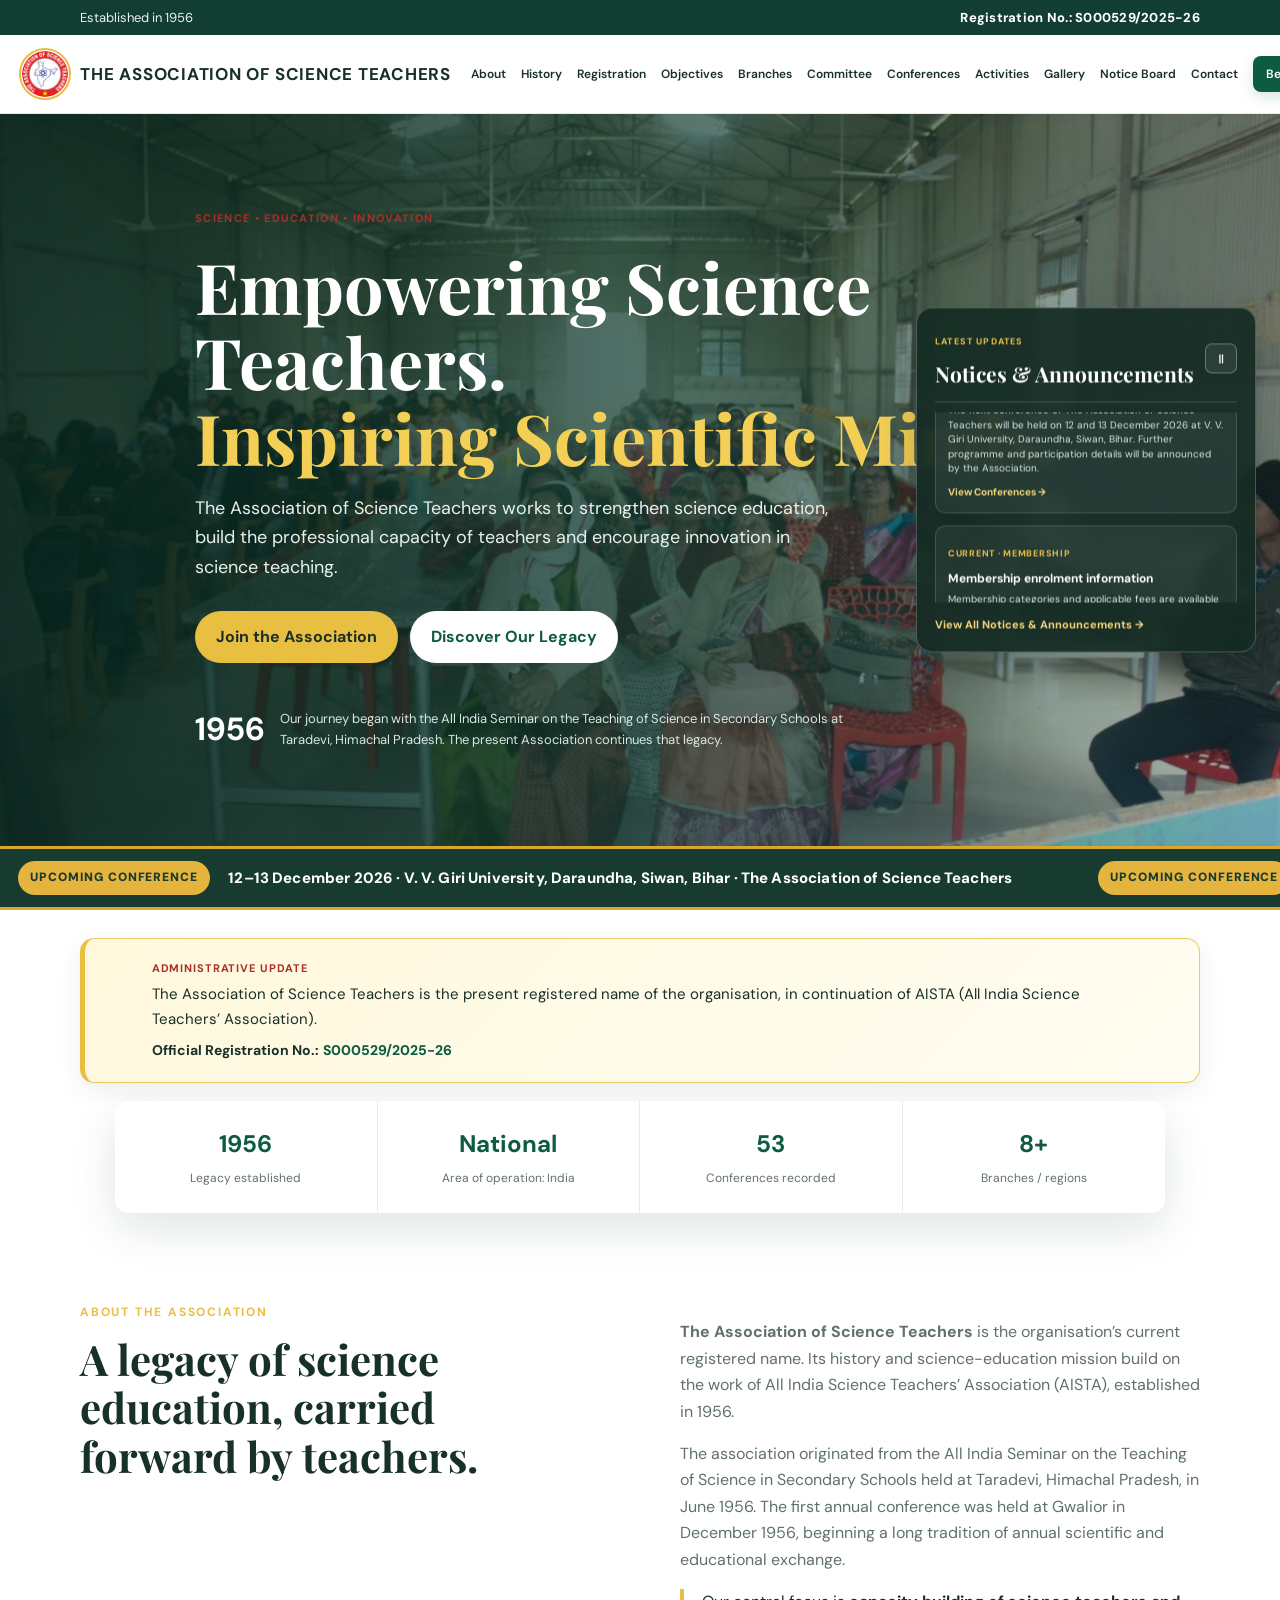
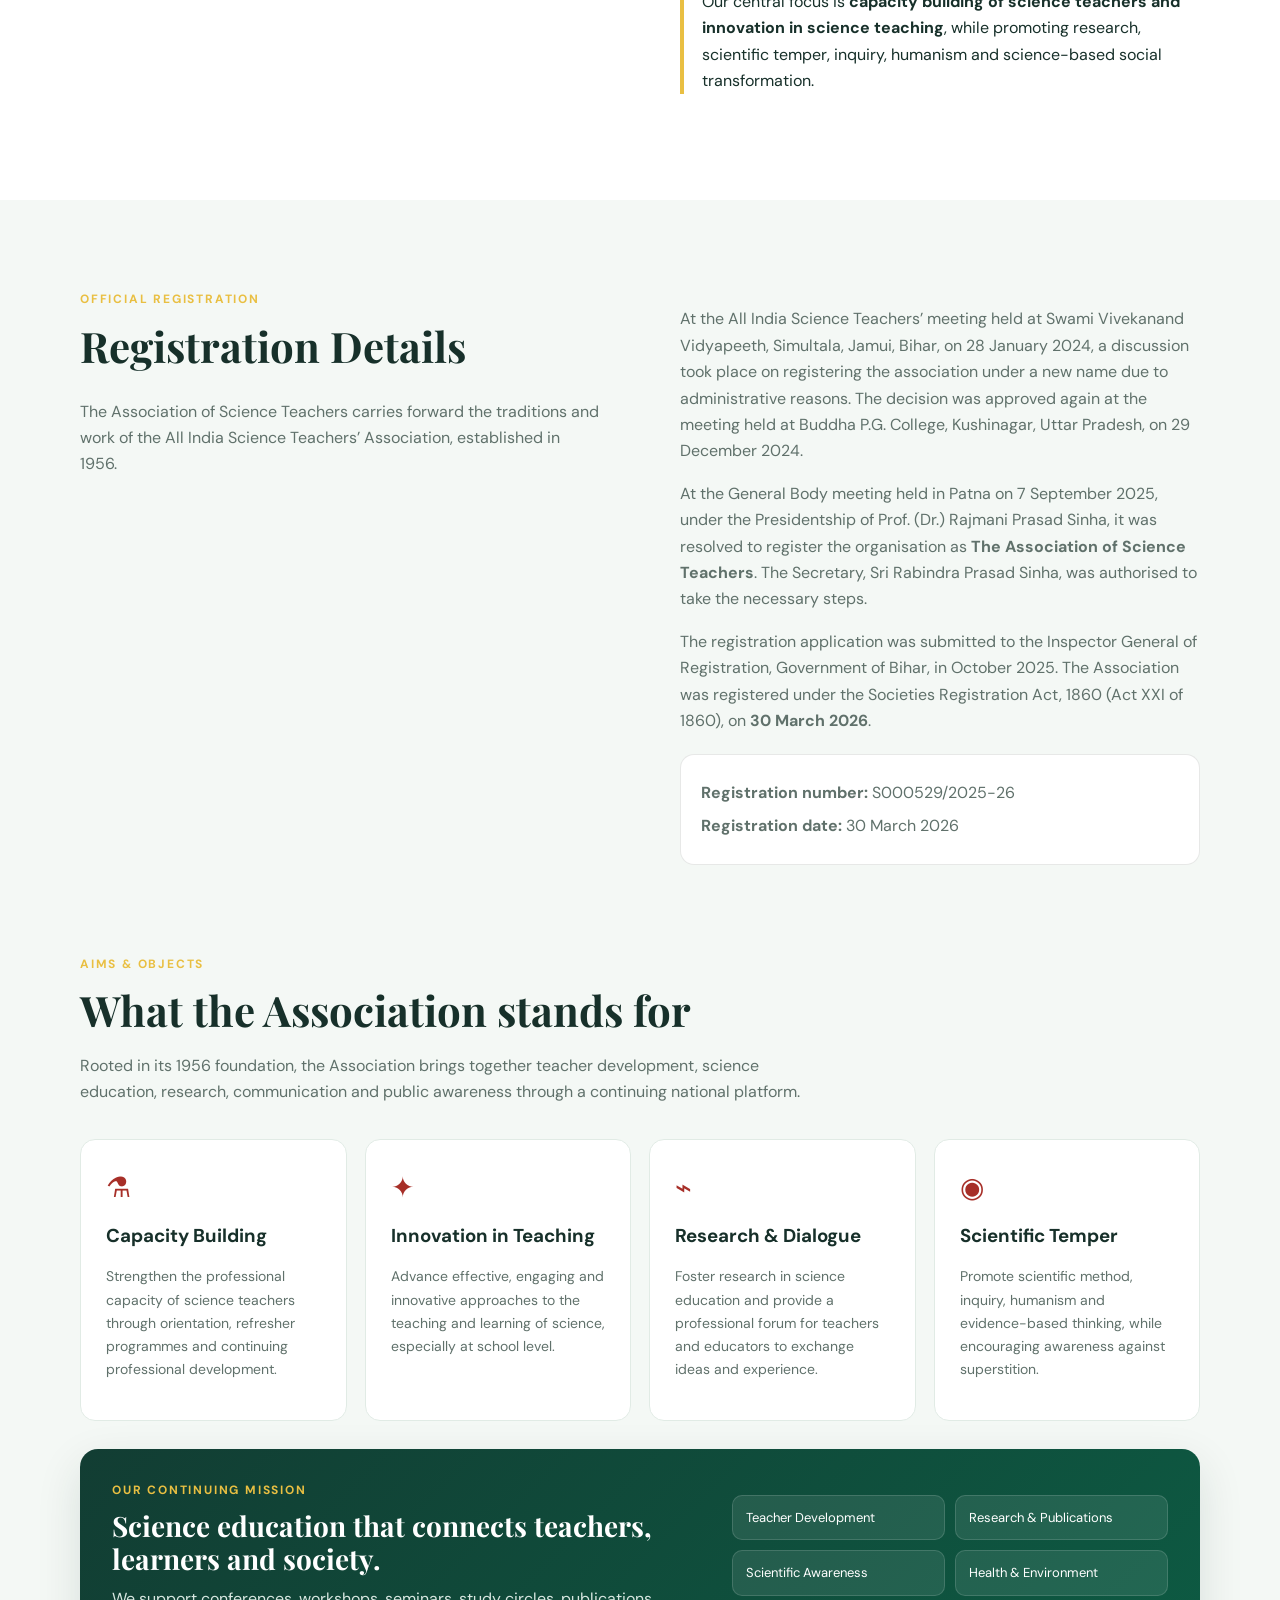
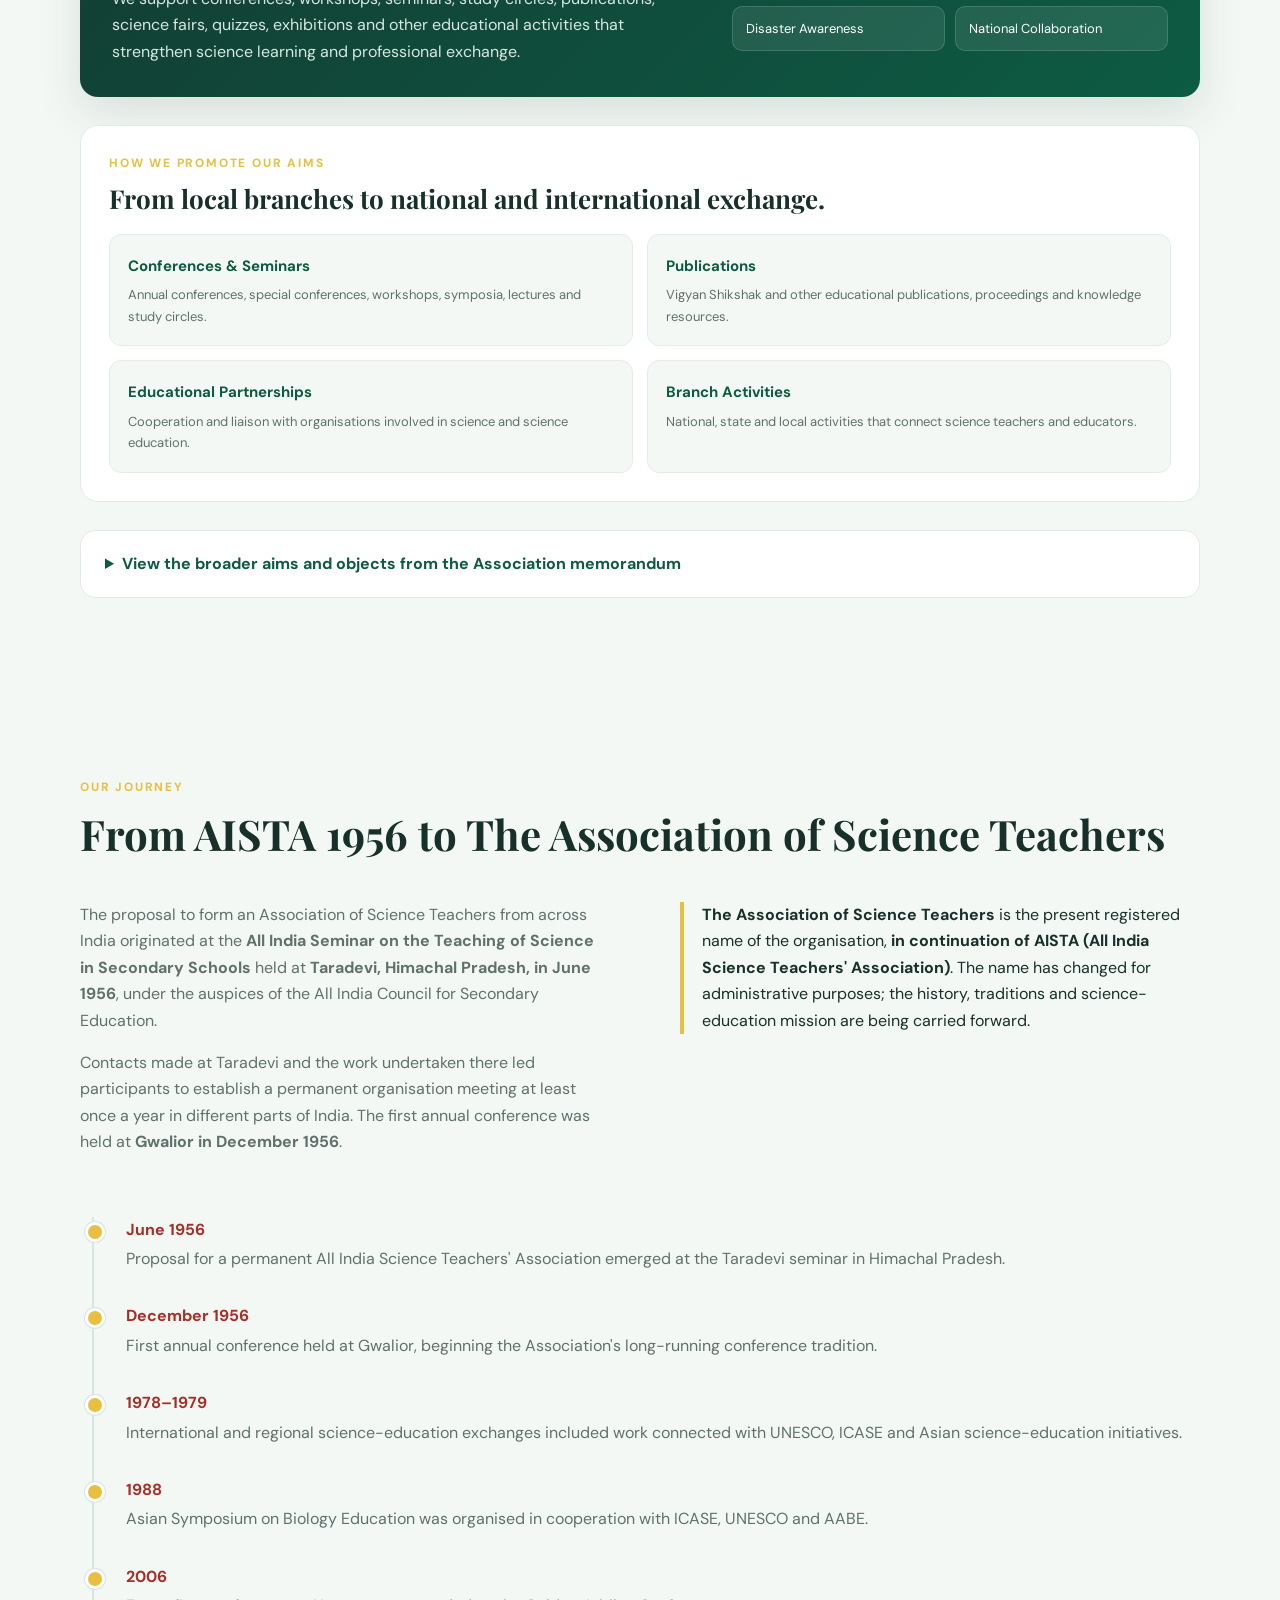
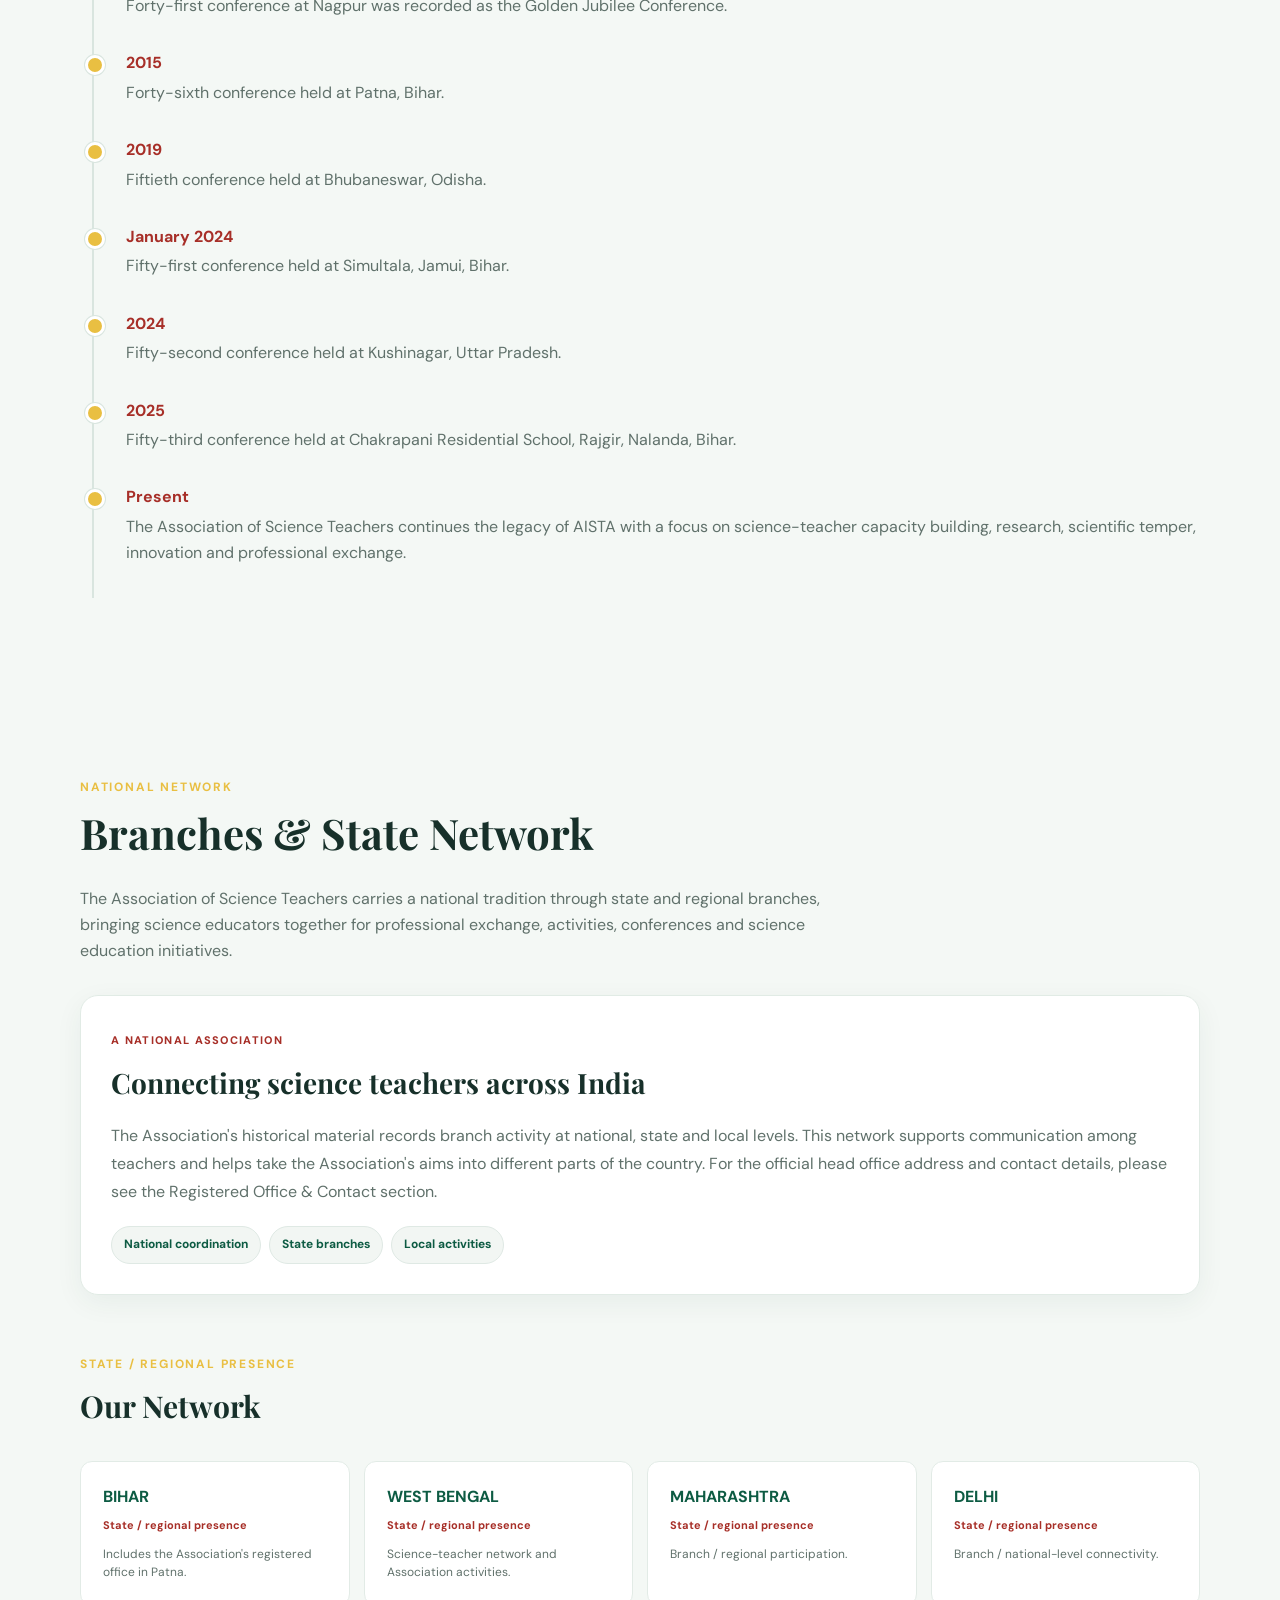
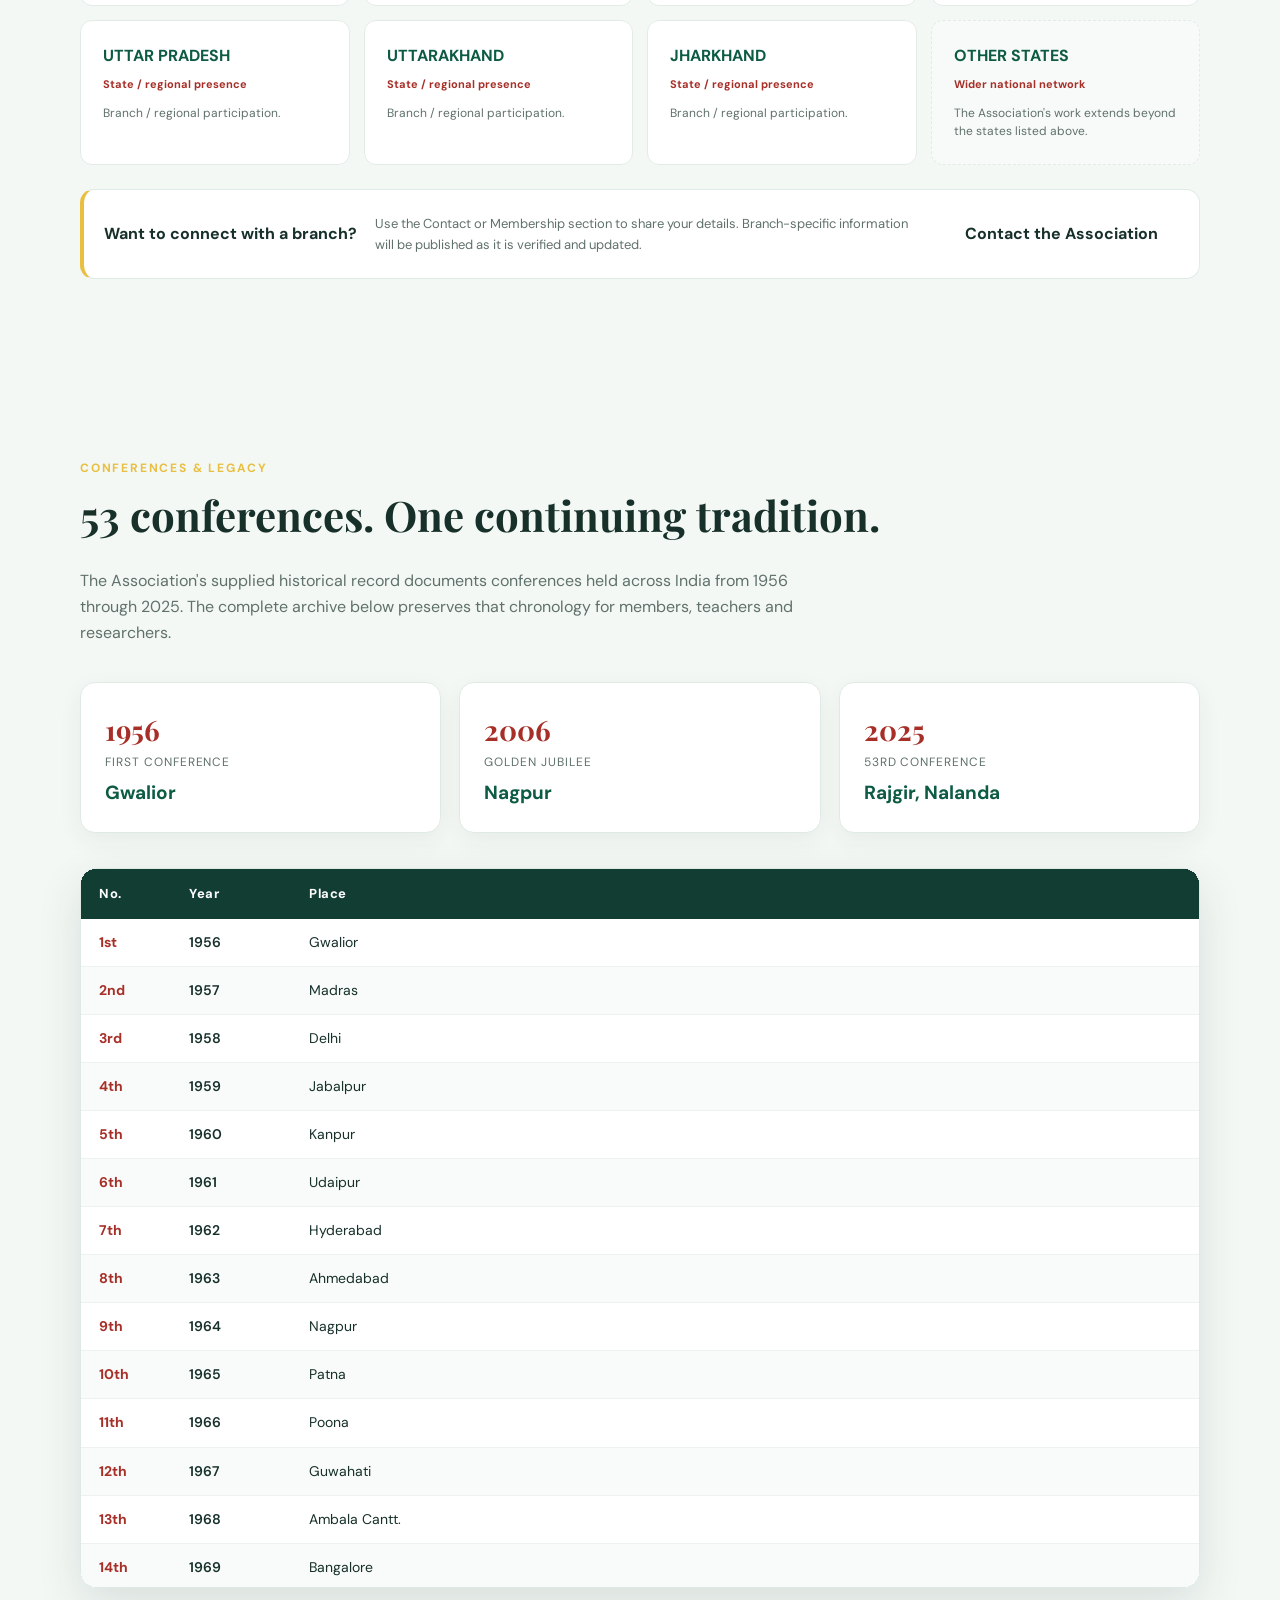
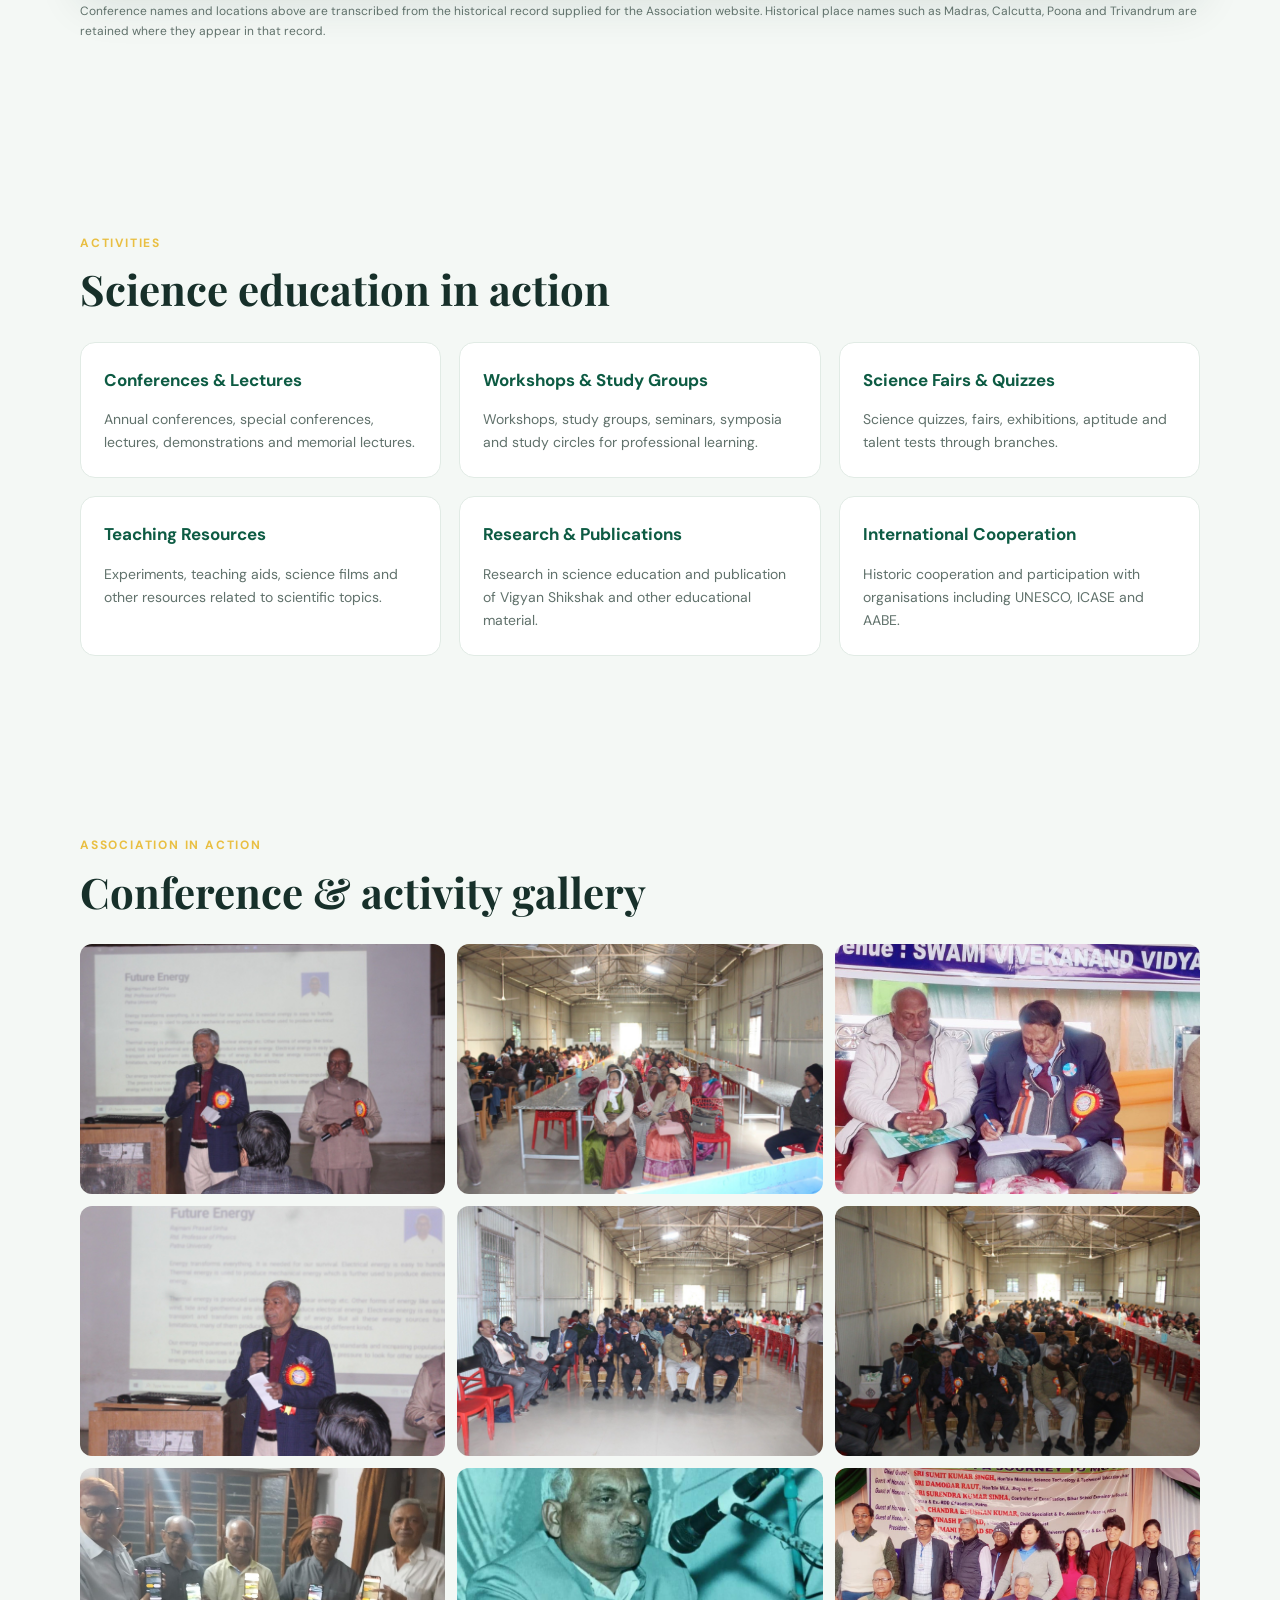
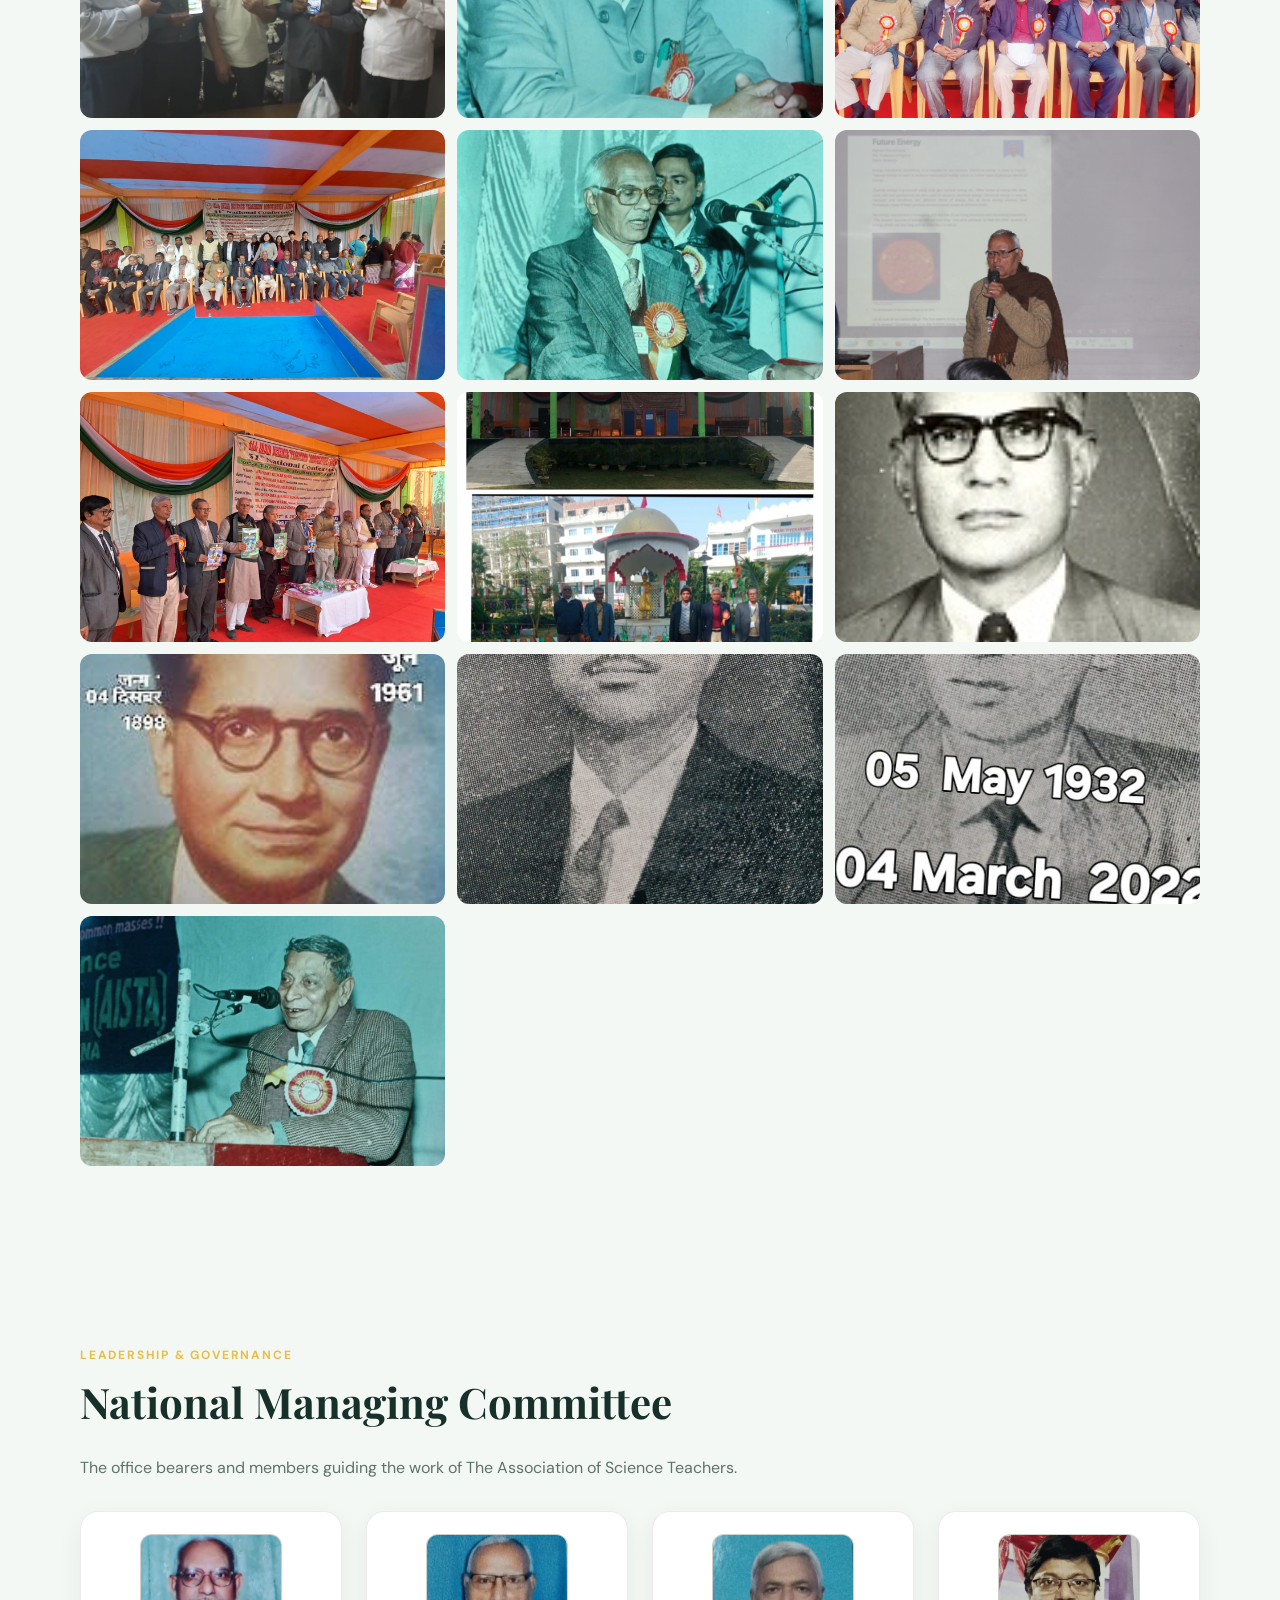
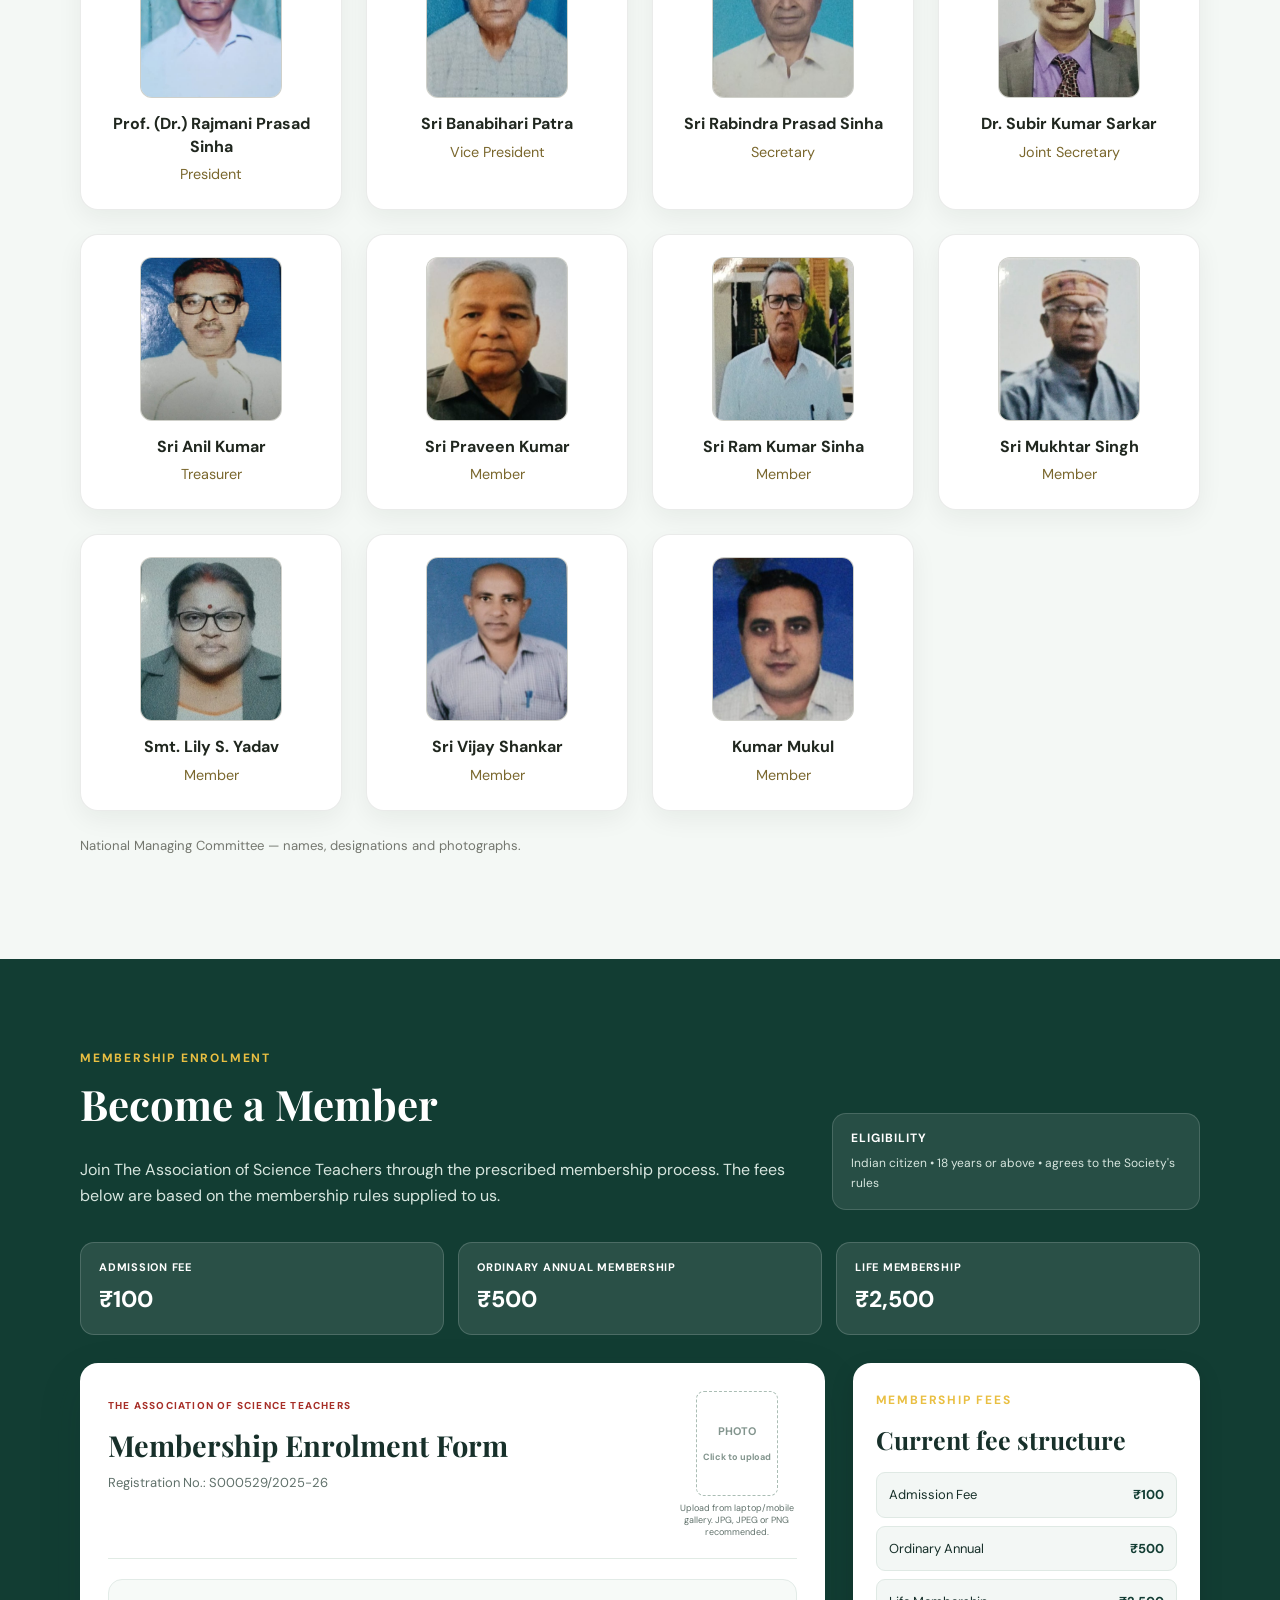
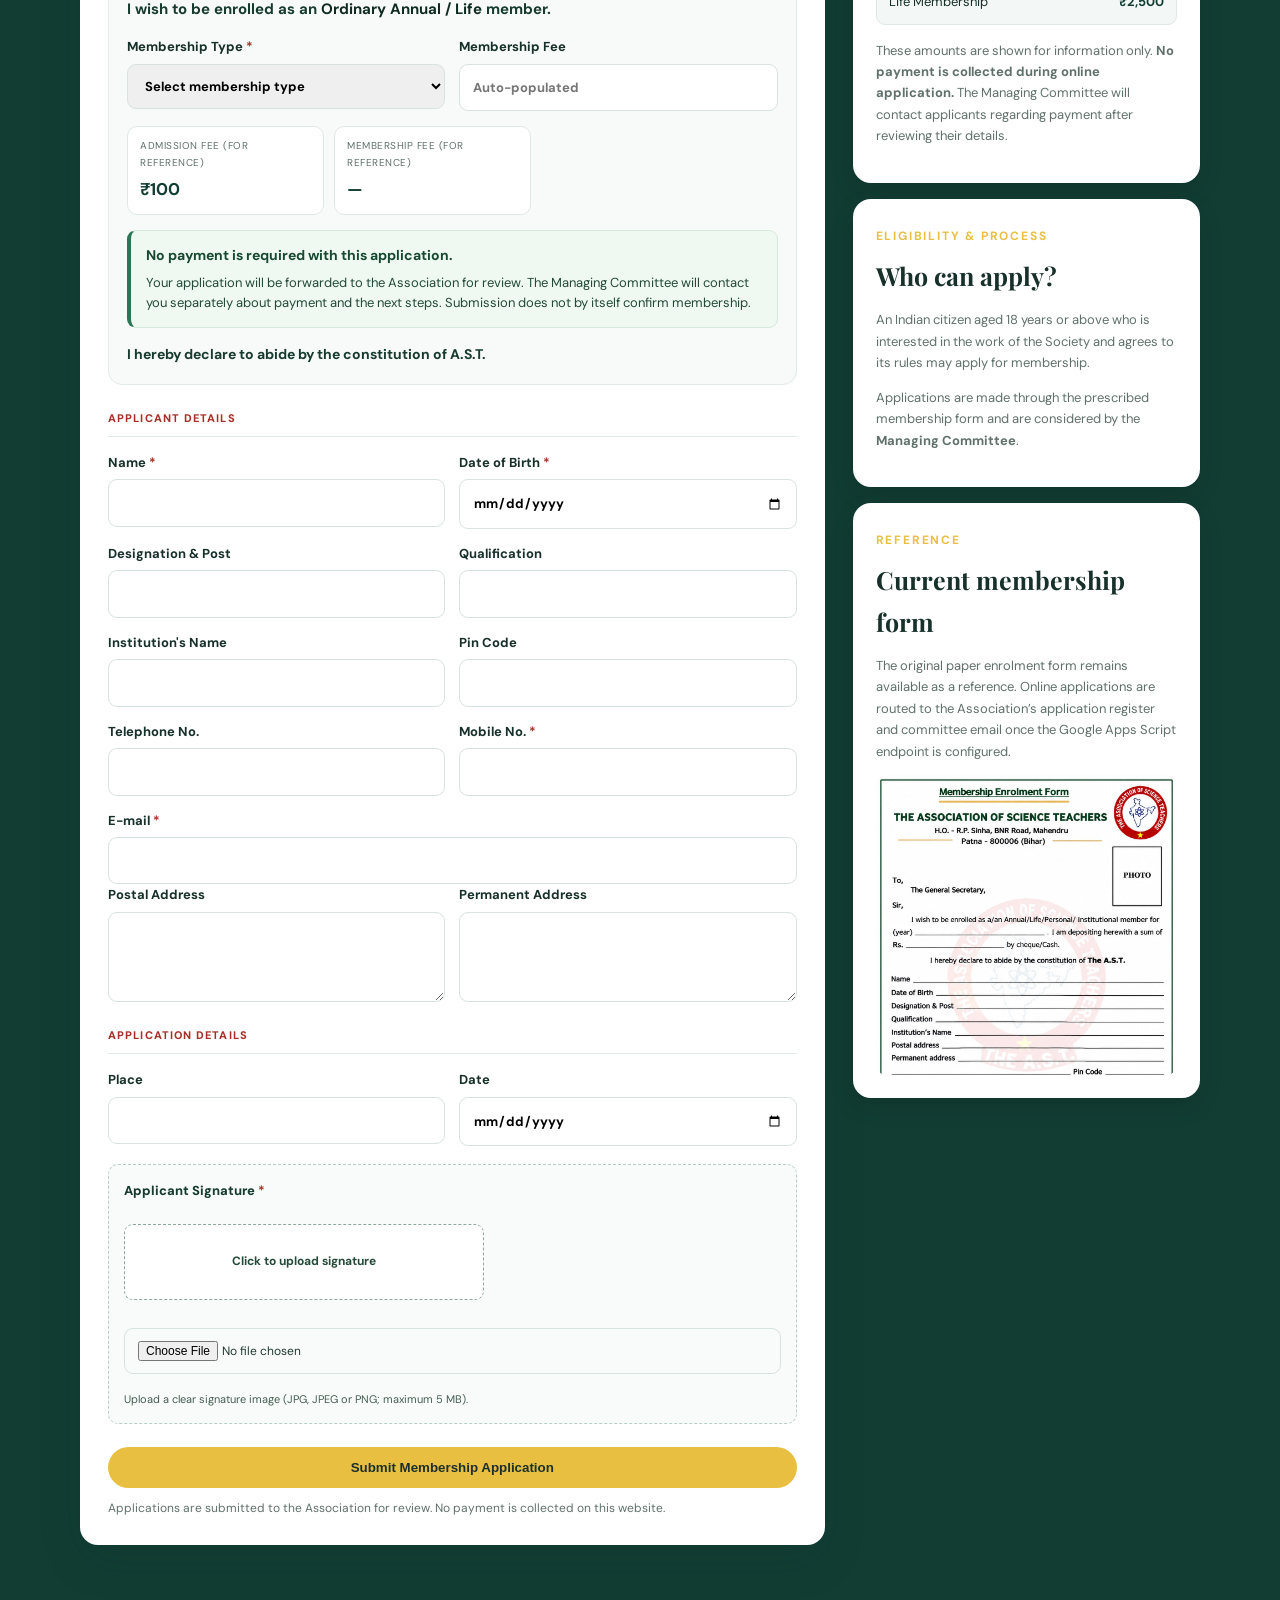
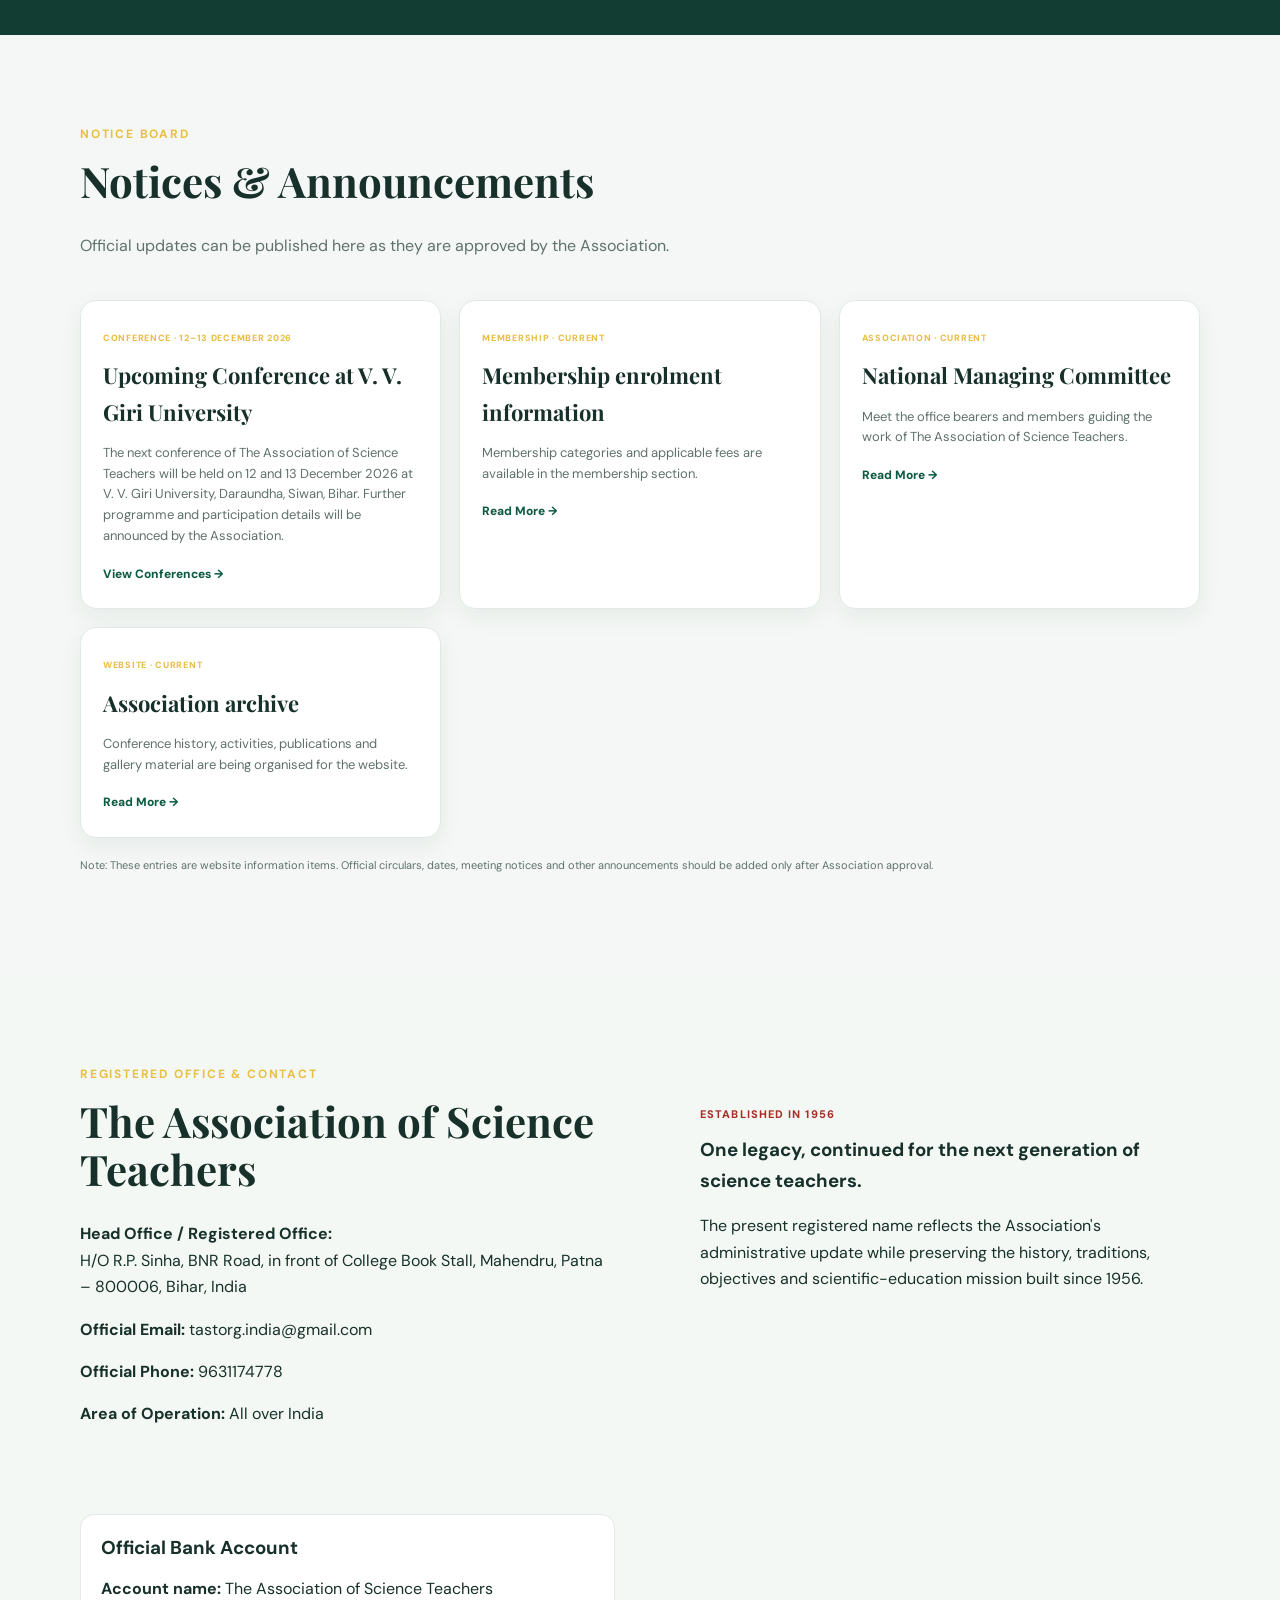
==== commit c725349c: "Enhance gallery with more conference images Added additional images to the conference gallery sectio" ====
--- a/index.html
+++ b/index.html
@@ -265,7 +265,13 @@
 <section id="gallery" class="section gallery-section"><div class="container">
 <div class="section-tag">ASSOCIATION IN ACTION</div><h2>Conference & activity gallery</h2>
 <div class="gallery">
-<img src="assets/conference-speaker.jpg" alt="Science education presentation"><img src="assets/conference-audience.jpg" alt="Conference audience"><img src="assets/conference-stage.jpg" alt="Conference stage"><img src="assets/conference-delegates.jpg" alt="Conference delegates"><img src="assets/conference-hall.jpg" alt="Teachers attending a conference"><img src="assets/conference-ceremony.jpg" alt="Conference participants">
+<img src="assets/conference-speaker.jpg" alt="Science education presentation"><img src="assets/conference-audience.jpg" alt="Conference audience"><img src="assets/conference-stage.jpg" alt="Conference stage"><img src="assets/conference-delegates.jpg" alt="Conference delegates"><img src="assets/conference-hall.jpg" alt="Teachers attending a conference"><img src="assets/conference-ceremony.jpg" alt="Conference participants"><img src="assets/conference-dec-01.jpg" alt="a.s.t. website launch"><img src="assets/conference-dec-02.jpg" alt="mr speech"><img src="assets/conference-dec-03.jpg" alt="dec conference group">
+<img src="assets/conference-dec-04.jpg" alt="dec conference group 1">
+<img src="assets/conference-dec-05.jpg" alt="nagpur giri conference group">
+<img src="assets/conference-dec-06.jpg" alt="Bana sir speech">
+<img src="assets/conference-dec-07.jpg" alt="dec conference group book">
+<img src="assets/conference-dec-08.jpg" alt="dec conference member group">
+<img src="assets/conference-dec-09.jpg" alt="aista 1 conference member"><img src="assets/conference-dec-10.jpg" alt="k s krishnan conference member"><img src="assets/conference-dec-11.jpg" alt="prof v n vanchu conference member"><img src="assets/conference-dec-12.jpg" alt="r p singh conference member"><img src="assets/conference-dec-13.jpg" alt="patna conference member speech">
 </div></div></section>
 
 
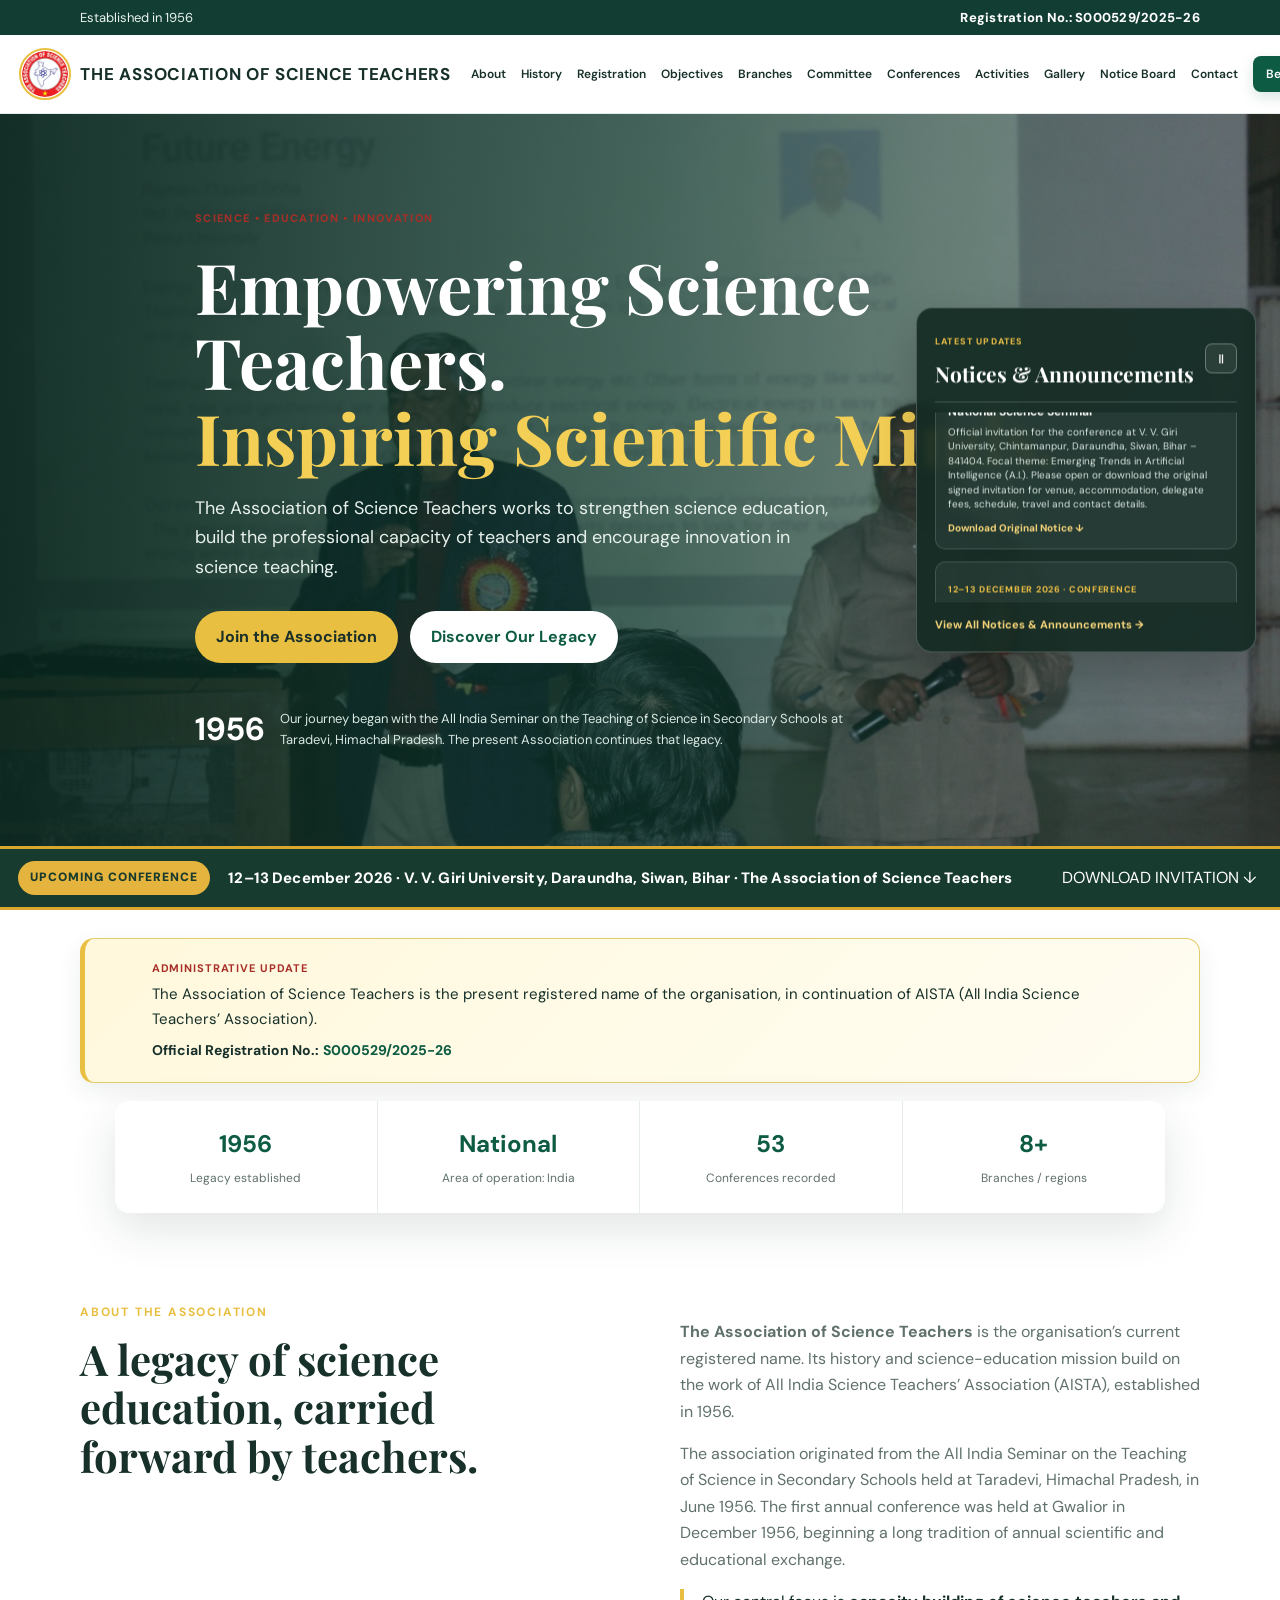
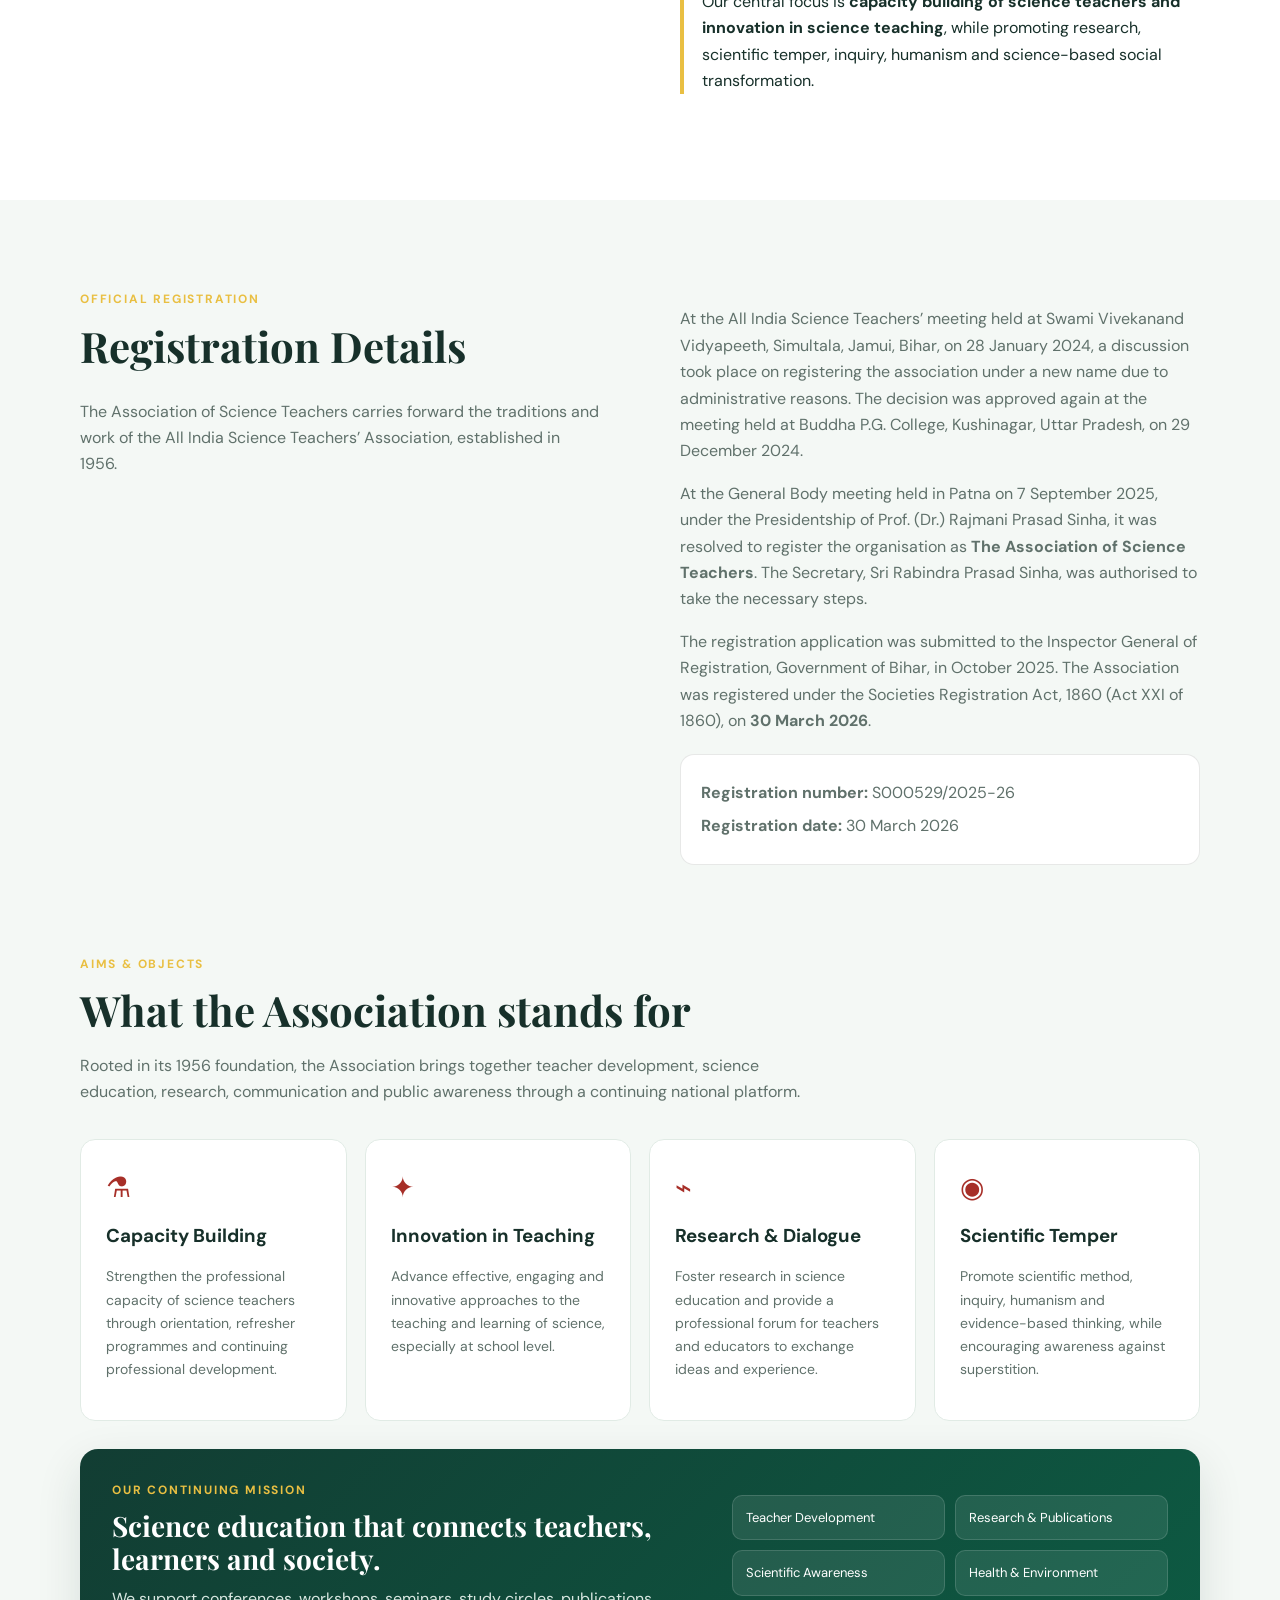
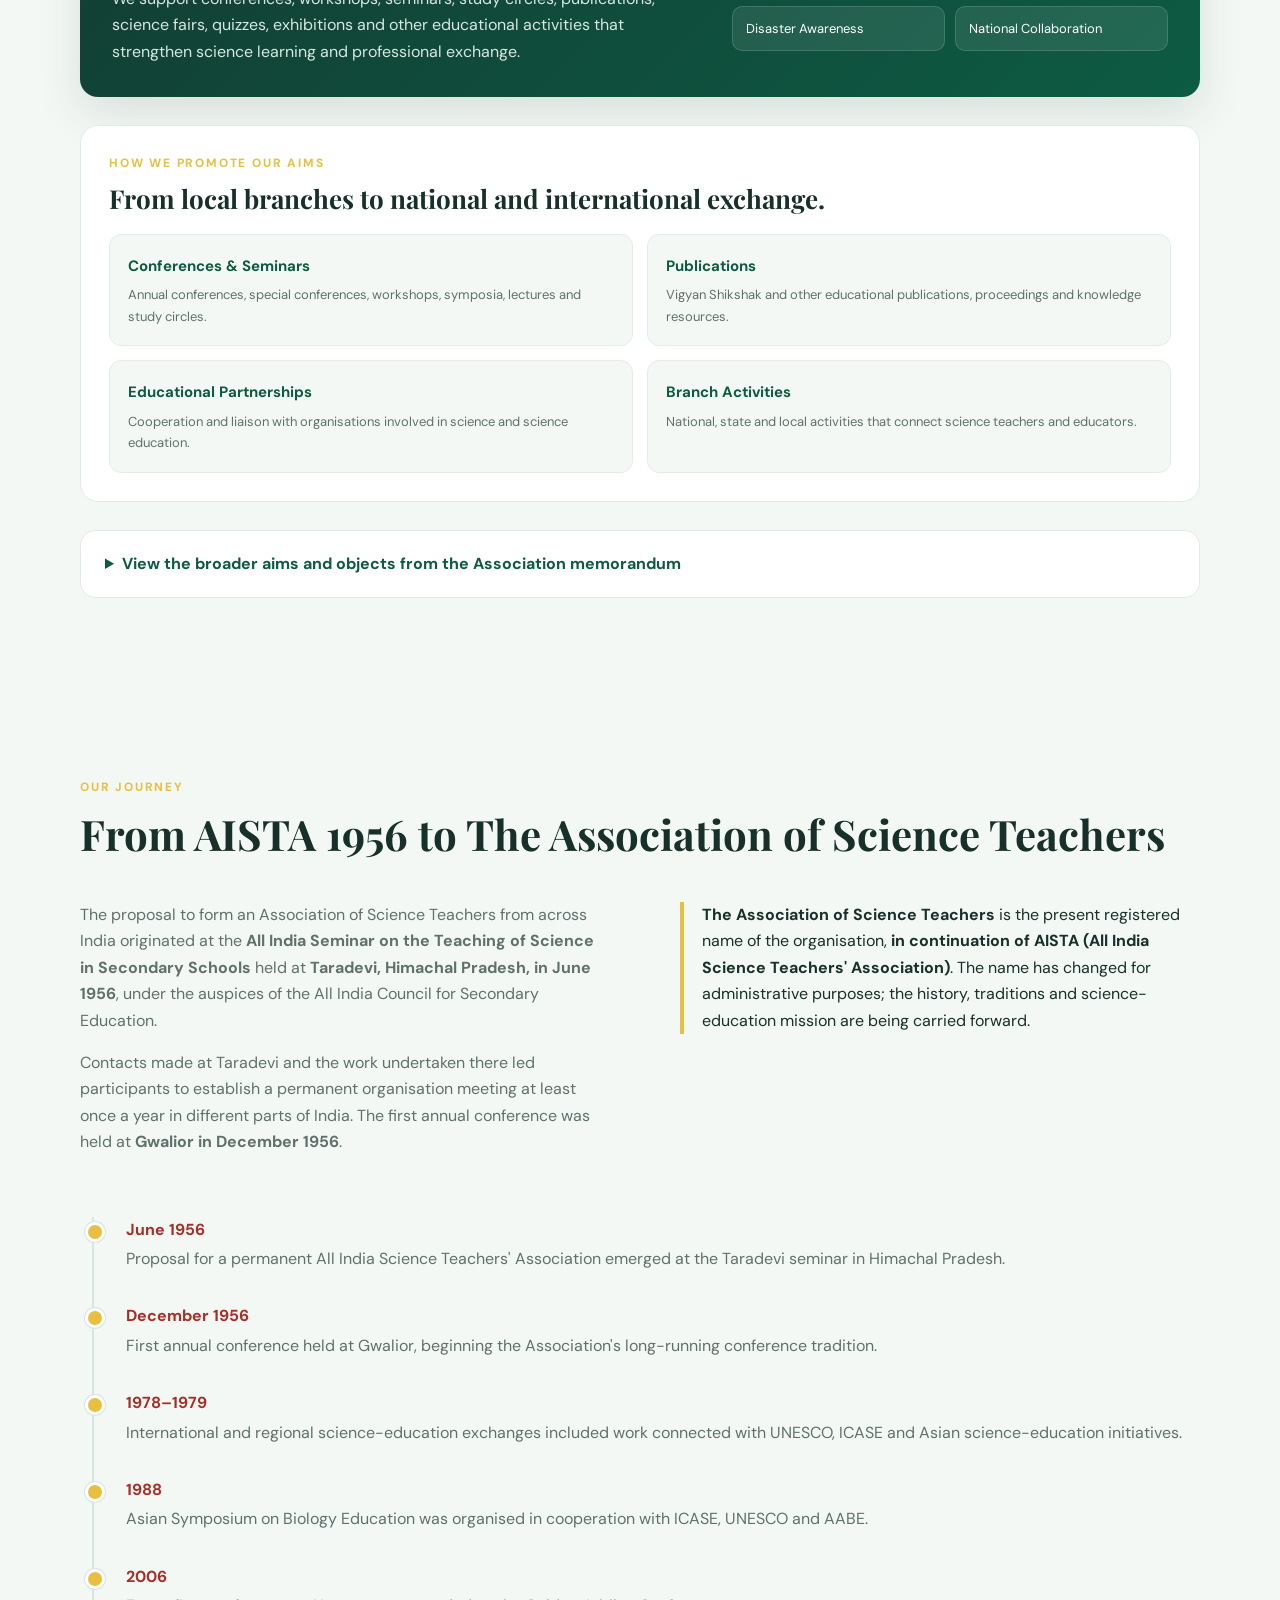
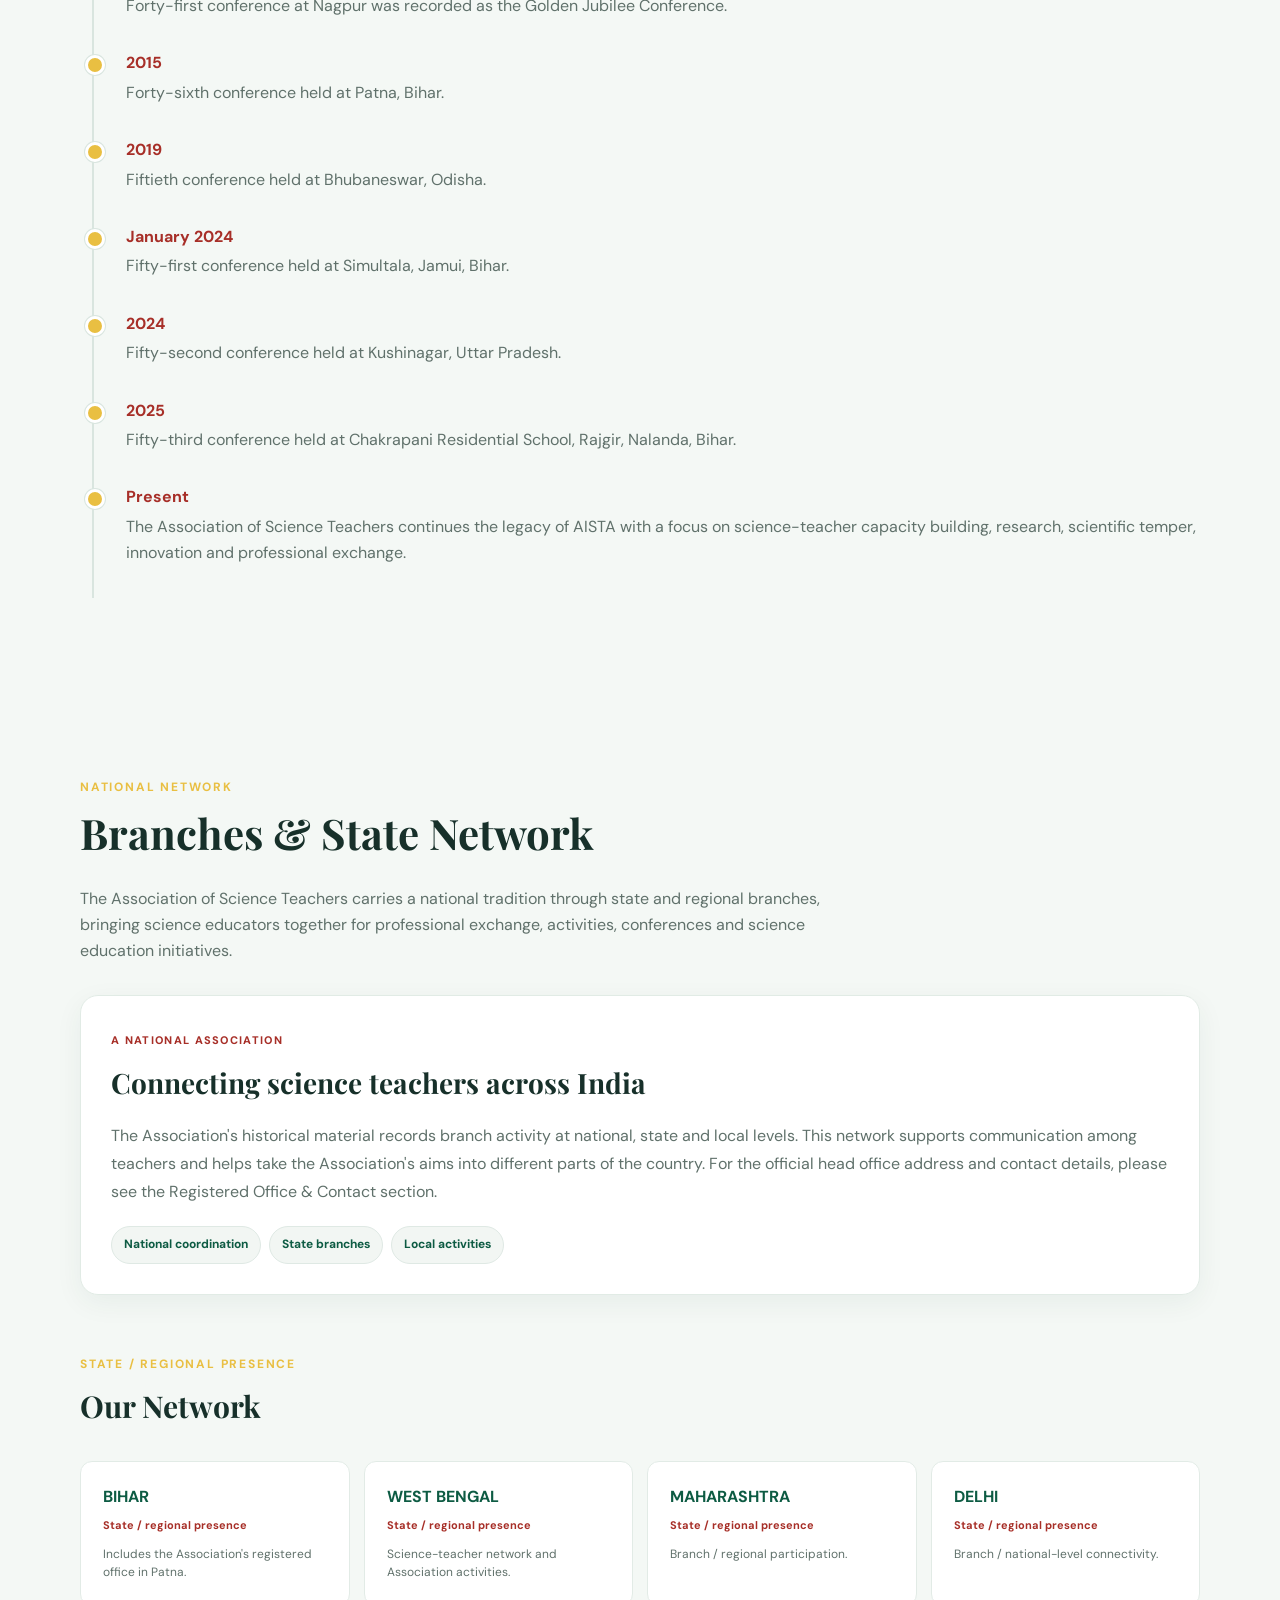
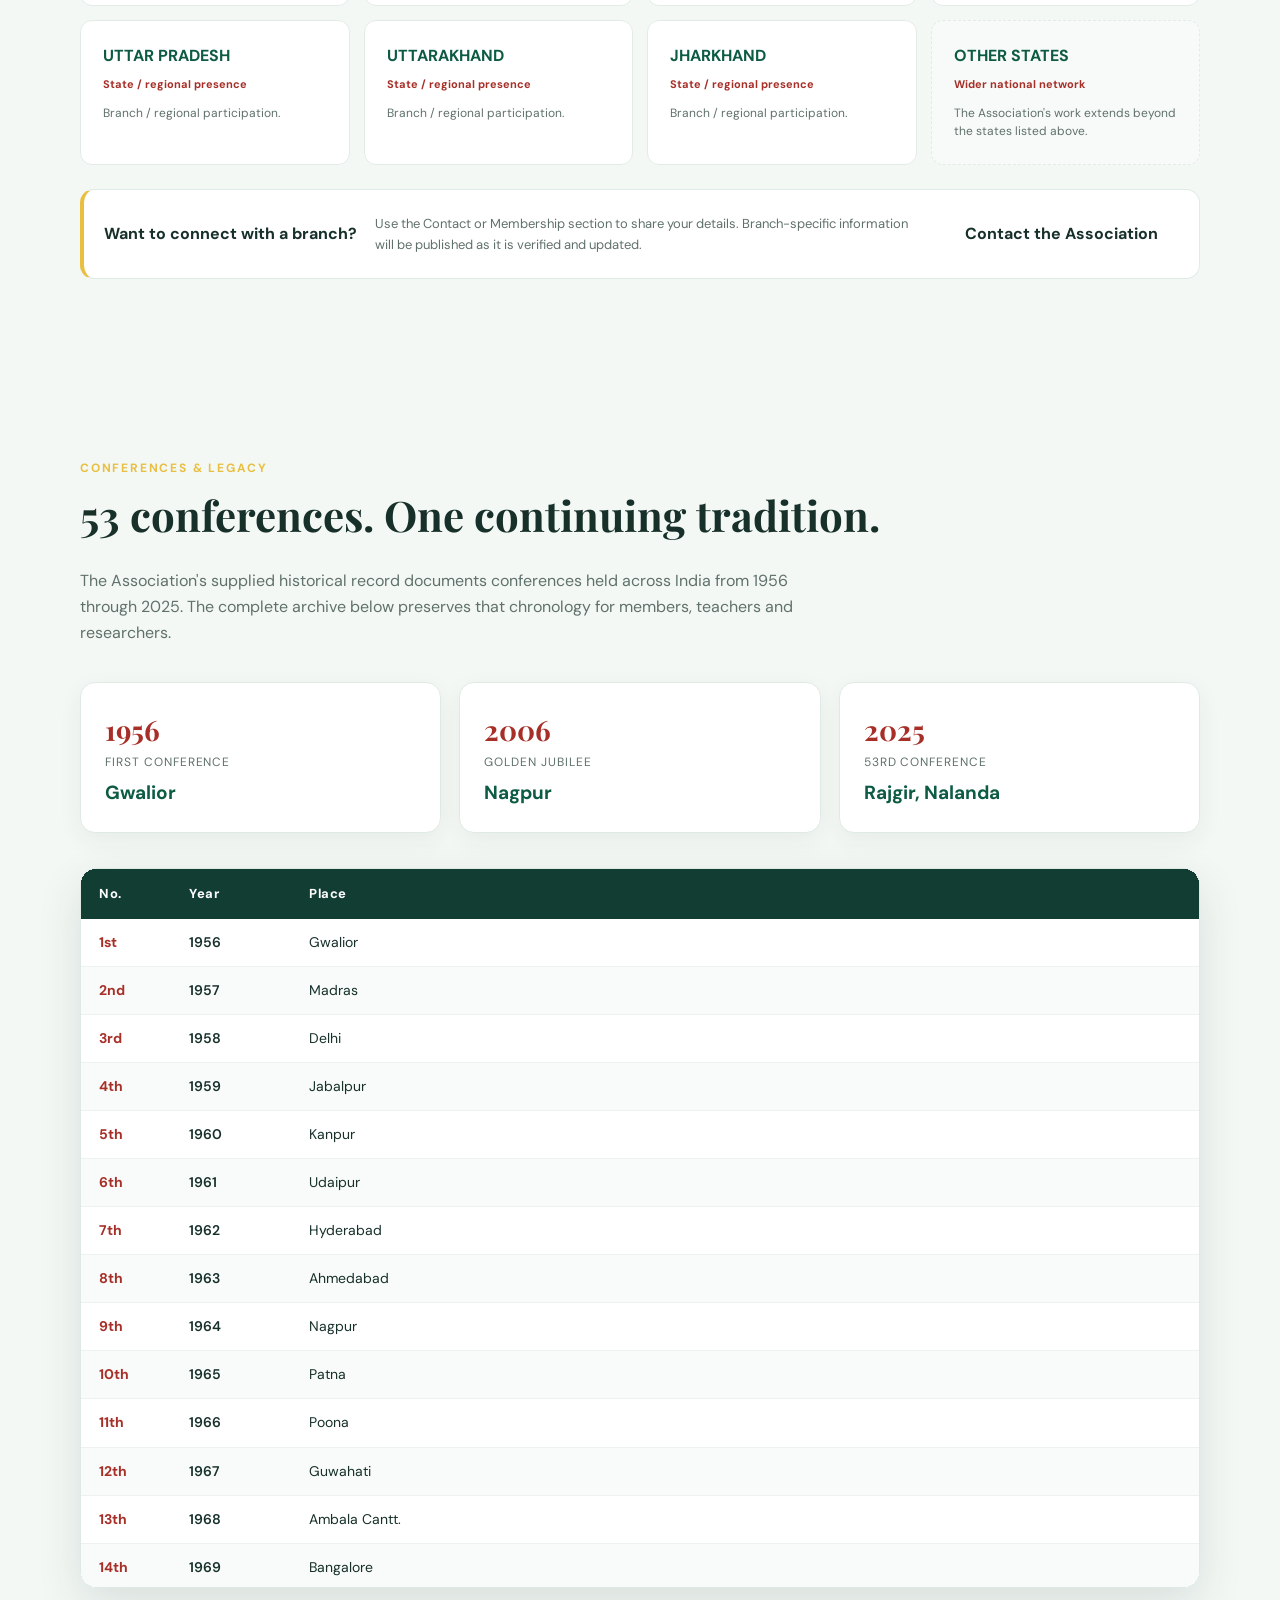
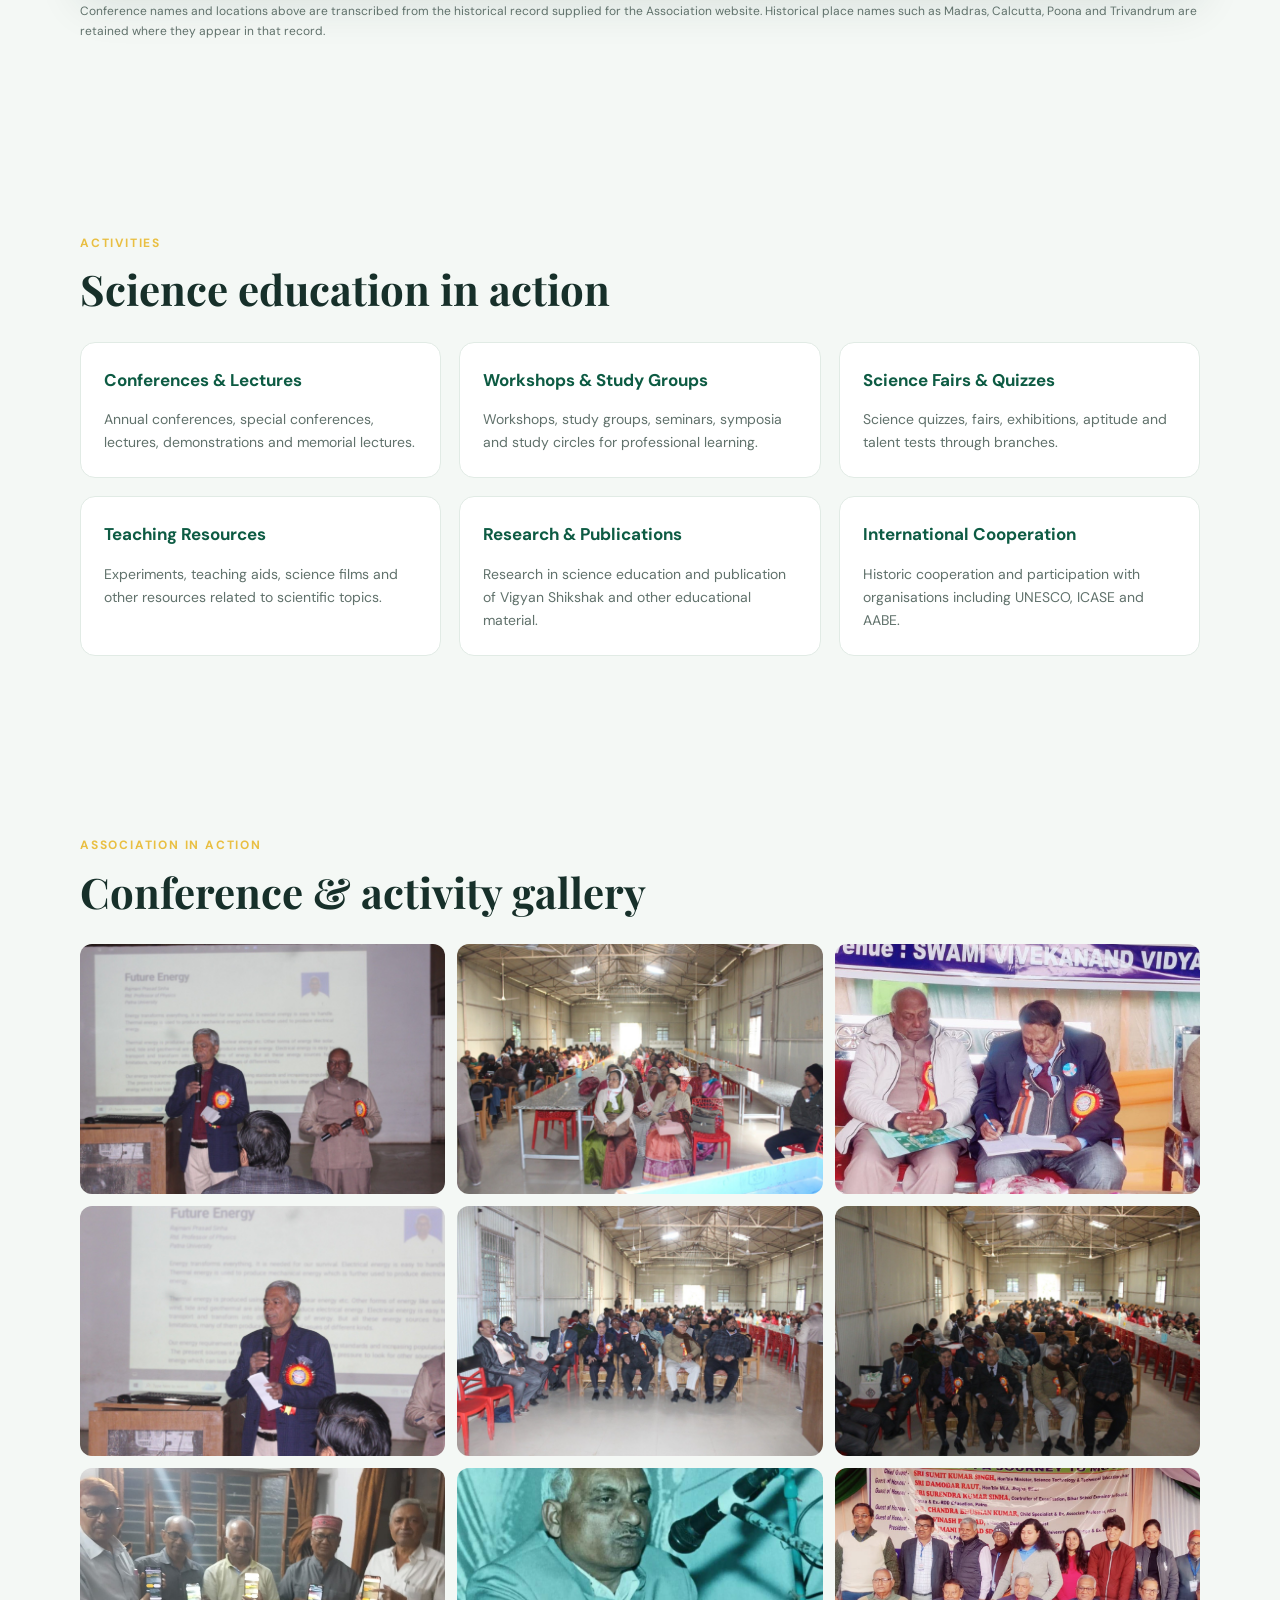
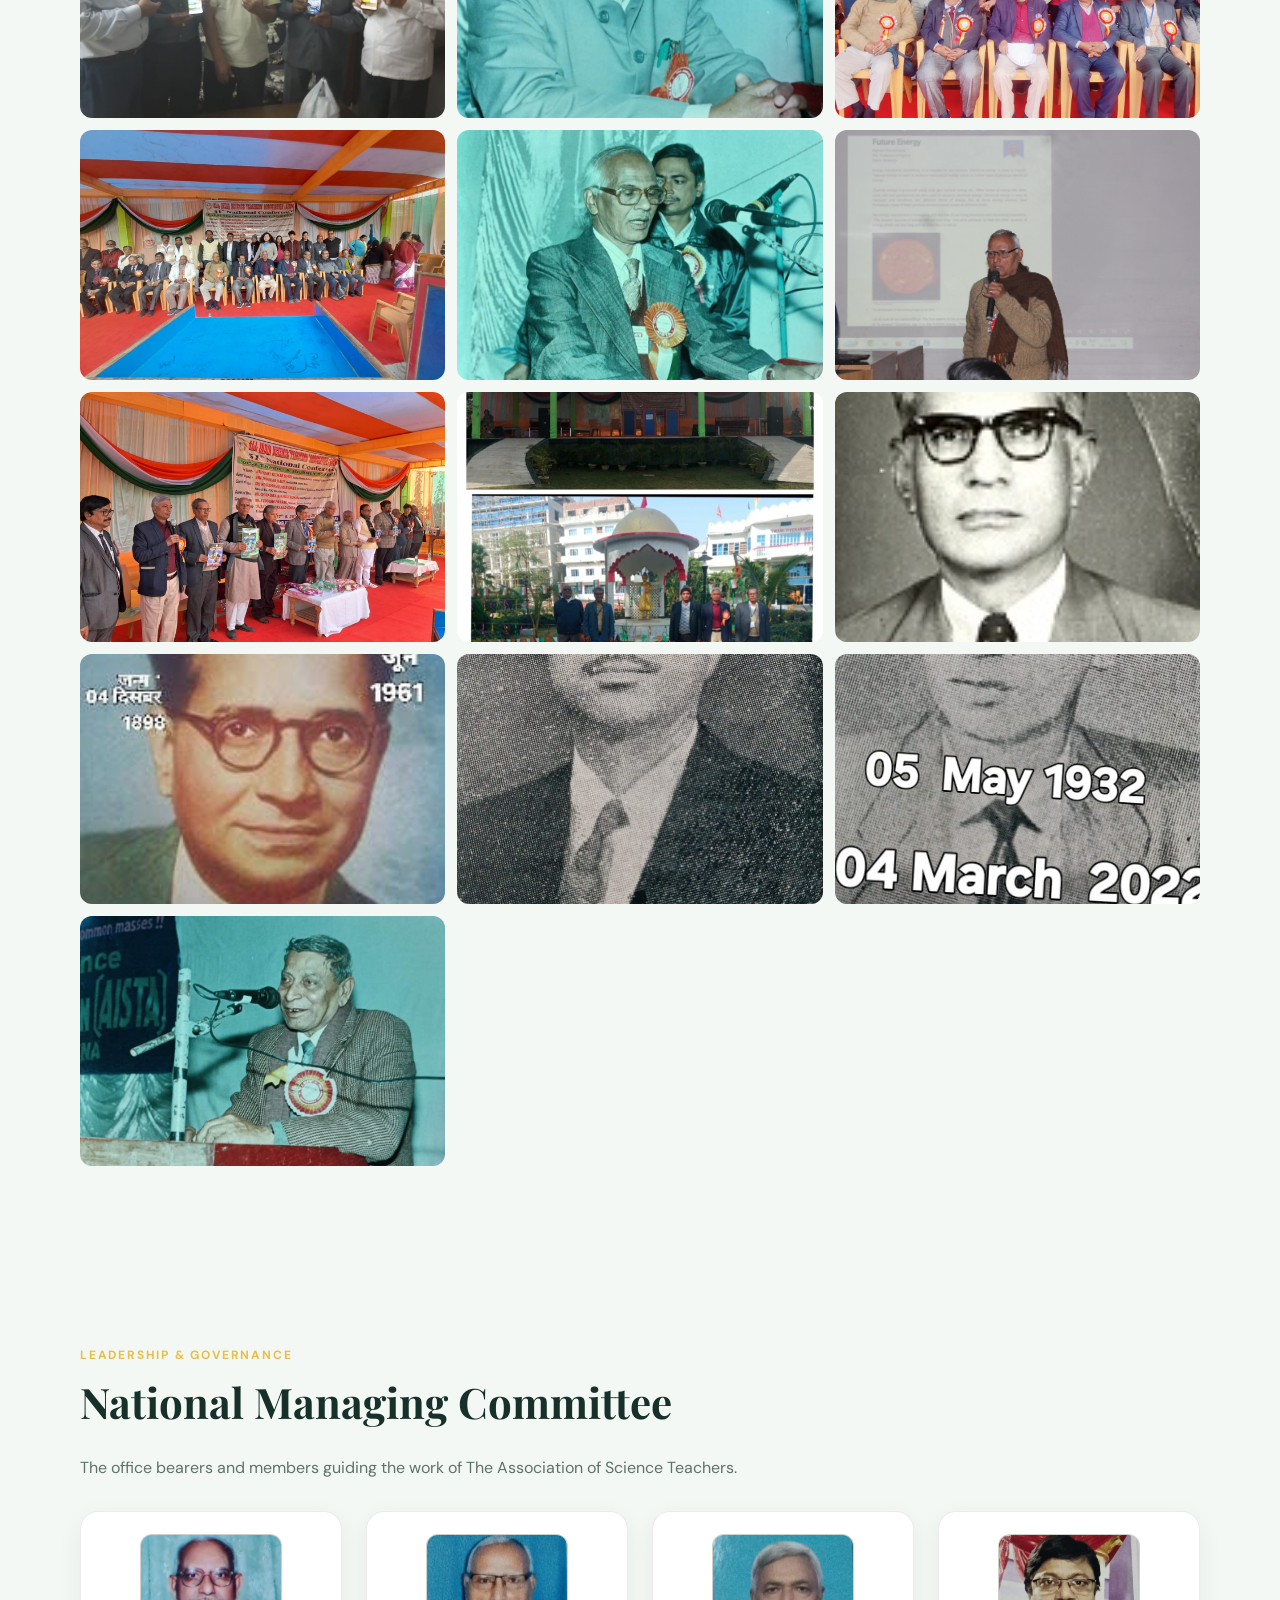
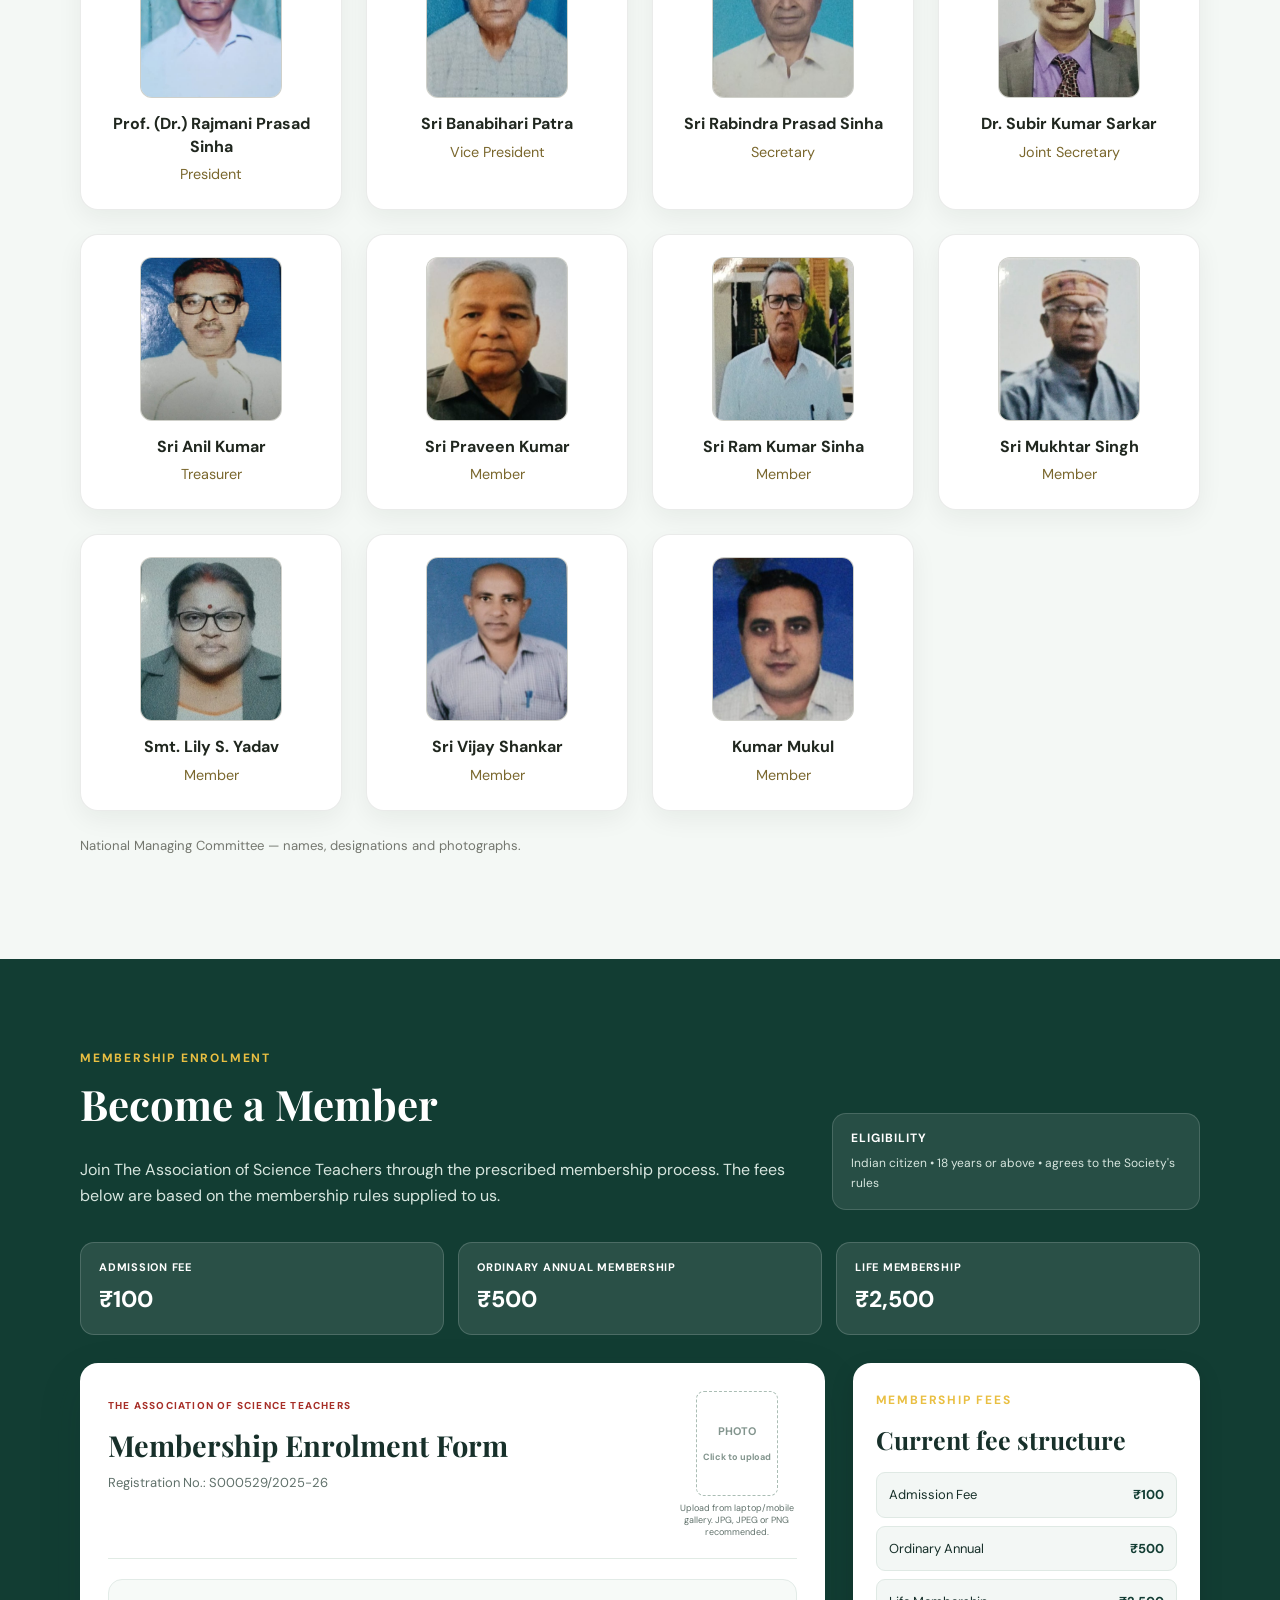
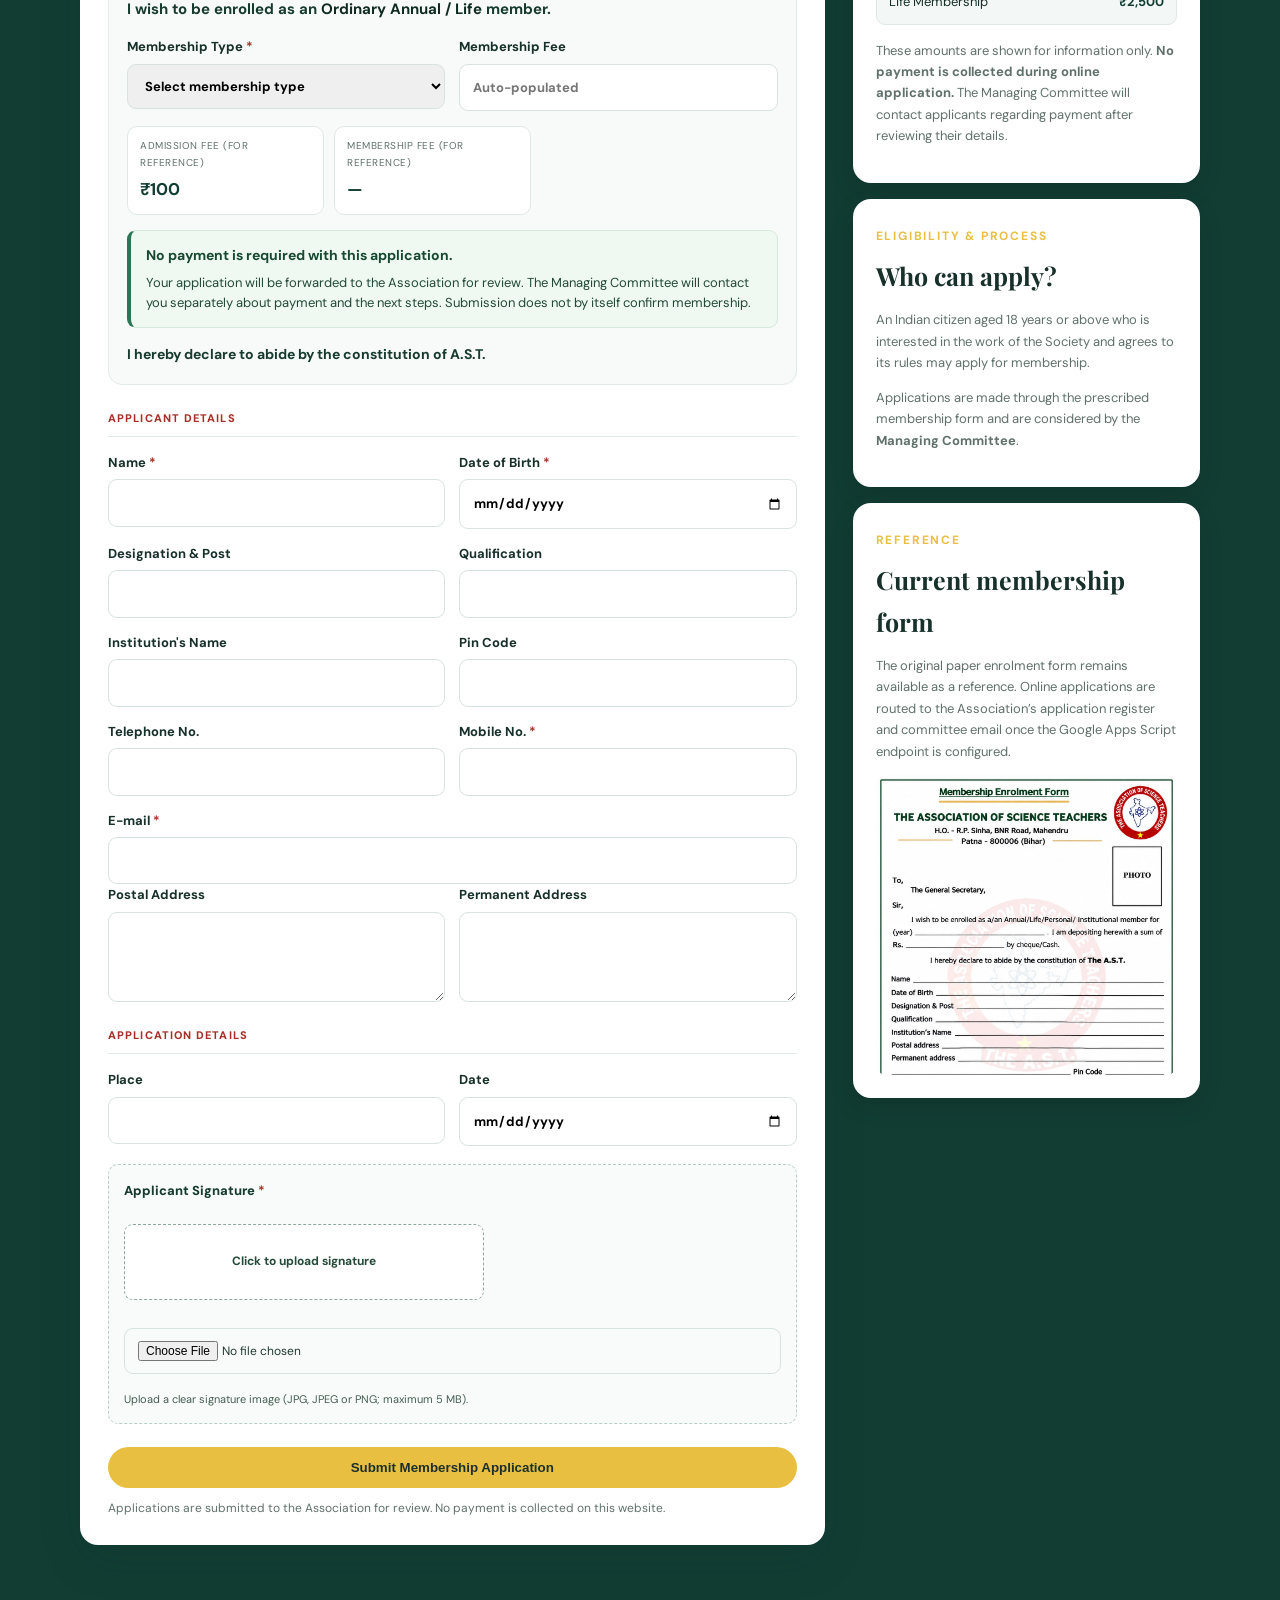
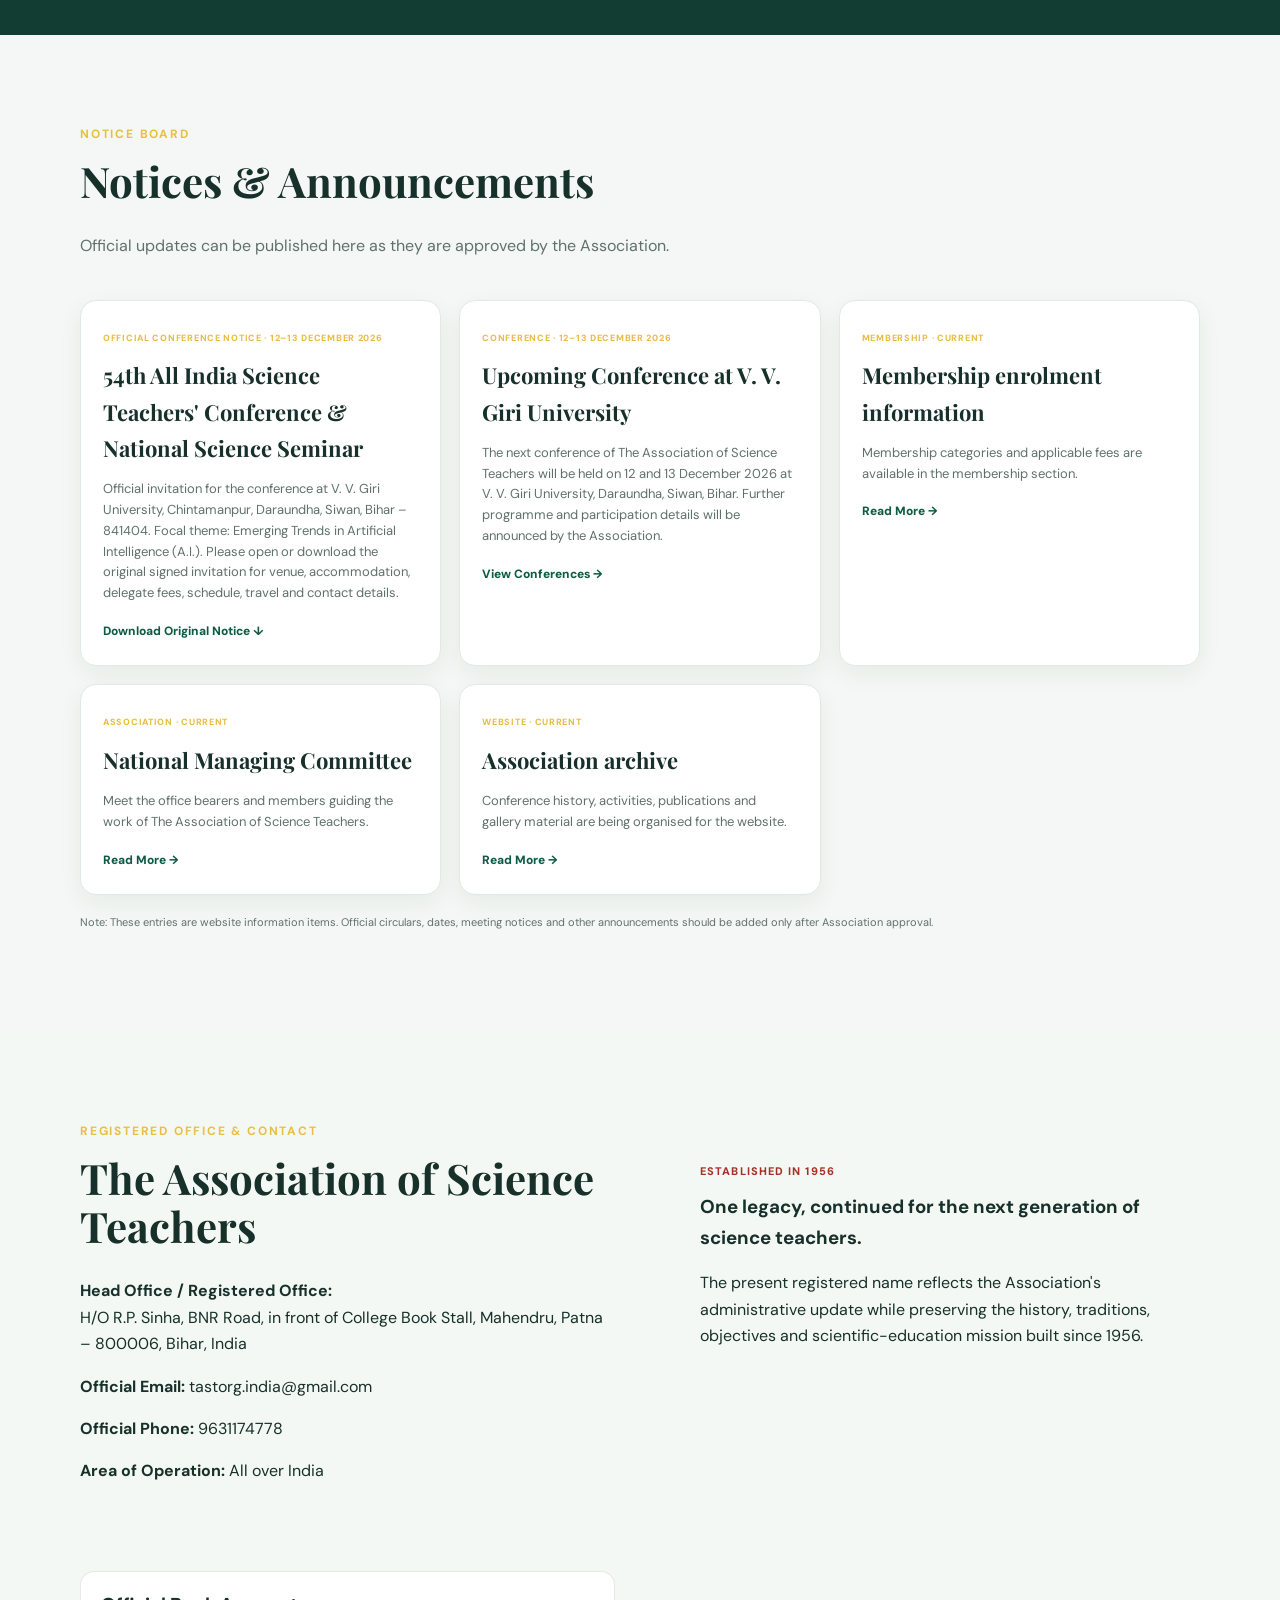
==== commit daf991ab: "Add files via upload" ====
--- a/index.html
+++ b/index.html
@@ -49,10 +49,18 @@
   <a class="notice-all" href="#notices">View All Notices &amp; Announcements →</a>
 </div></section>
 
-<section class="conference-marquee" aria-label="Upcoming conference announcement">
+<section class="conference-marquee" aria-label="Upcoming conference announcement and invitation download">
   <div class="conference-marquee-track">
-    <span class="conference-marquee-group"><span class="conference-marquee-label">UPCOMING CONFERENCE</span><span class="conference-marquee-text">12–13 December 2026 · V. V. Giri University, Daraundha, Siwan, Bihar · The Association of Science Teachers</span></span>
-    <span class="conference-marquee-group" aria-hidden="true"><span class="conference-marquee-label">UPCOMING CONFERENCE</span><span class="conference-marquee-text">12–13 December 2026 · V. V. Giri University, Daraundha, Siwan, Bihar · The Association of Science Teachers</span></span>
+    <a class="conference-marquee-group conference-marquee-link" href="assets/notices/54th-conference-invitation-dec-2026.pdf" download="AST-54th-Conference-Invitation-December-2026.pdf" aria-label="Download the official 54th Conference invitation PDF">
+      <span class="conference-marquee-label">UPCOMING CONFERENCE</span>
+      <span class="conference-marquee-text">12–13 December 2026 · V. V. Giri University, Daraundha, Siwan, Bihar · The Association of Science Teachers</span>
+      <span class="conference-marquee-download">DOWNLOAD INVITATION ↓</span>
+    </a>
+    <a class="conference-marquee-group conference-marquee-link" href="assets/notices/54th-conference-invitation-dec-2026.pdf" download="AST-54th-Conference-Invitation-December-2026.pdf" aria-hidden="true" tabindex="-1">
+      <span class="conference-marquee-label">UPCOMING CONFERENCE</span>
+      <span class="conference-marquee-text">12–13 December 2026 · V. V. Giri University, Daraundha, Siwan, Bihar · The Association of Science Teachers</span>
+      <span class="conference-marquee-download">DOWNLOAD INVITATION ↓</span>
+    </a>
   </div>
 </section>
 
--- a/style.css
+++ b/style.css
@@ -413,3 +413,20 @@
 @keyframes conference-marquee-right{from{transform:translateX(0)}to{transform:translateX(-50%)}}
 @media(prefers-reduced-motion:reduce){.conference-marquee-track{animation:none;transform:none;width:100%;white-space:normal;justify-content:center;padding:0 16px;box-sizing:border-box;flex-wrap:wrap}.conference-marquee-group{justify-content:center;flex-wrap:wrap;padding:0}.conference-marquee-group[aria-hidden="true"]{display:none}.conference-marquee-label{margin-left:0}.conference-marquee-text{text-align:center}}
 @media(max-width:600px){.conference-marquee{padding:10px 0}.conference-marquee-label{font-size:10px}.conference-marquee-text{font-size:13px}}
+
+
+/* V1.8.14 — NEW label for recently published notices */
+.notice-new-badge{
+  display:inline-block;
+  margin-left:7px;
+  padding:3px 7px;
+  border-radius:999px;
+  background:#c62828;
+  color:#fff;
+  font-size:9px;
+  line-height:1;
+  font-weight:900;
+  letter-spacing:.06em;
+  vertical-align:middle;
+}
+.notice-board-card .notice-new-badge{font-size:10px}
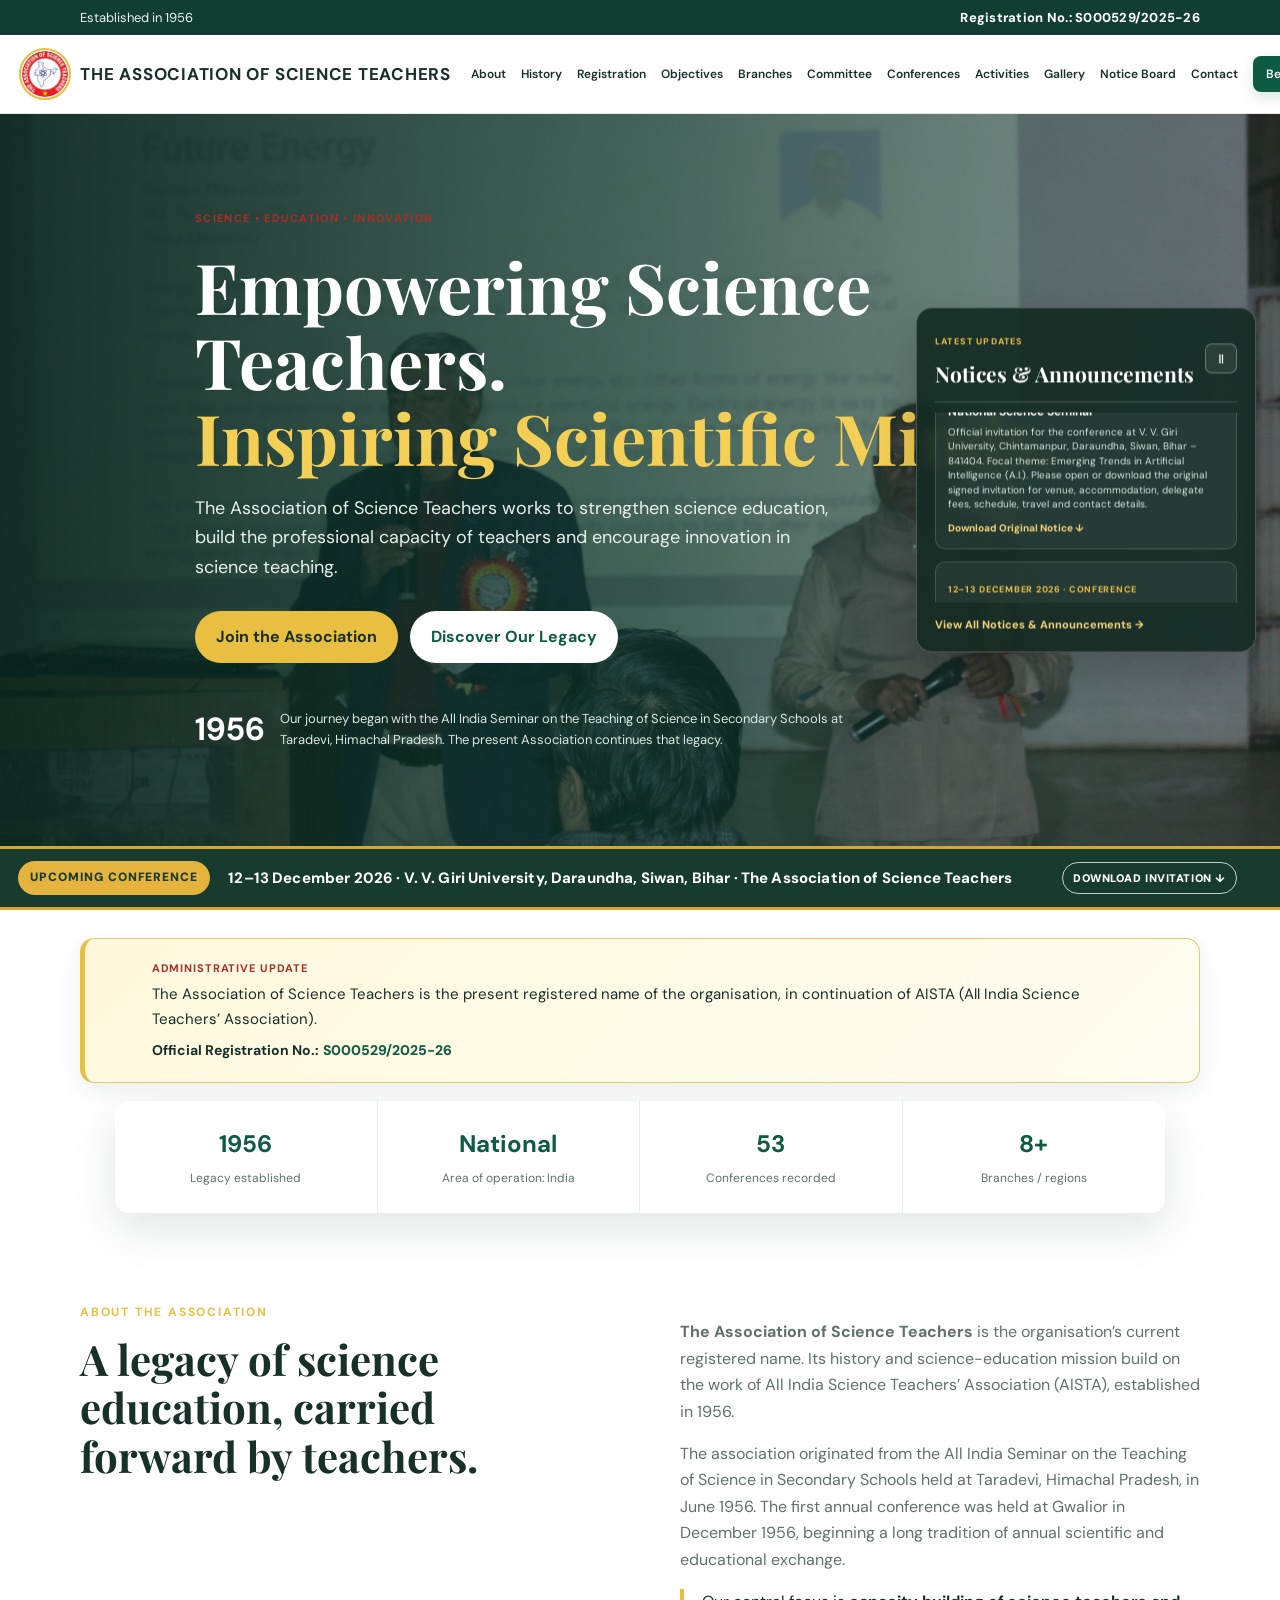
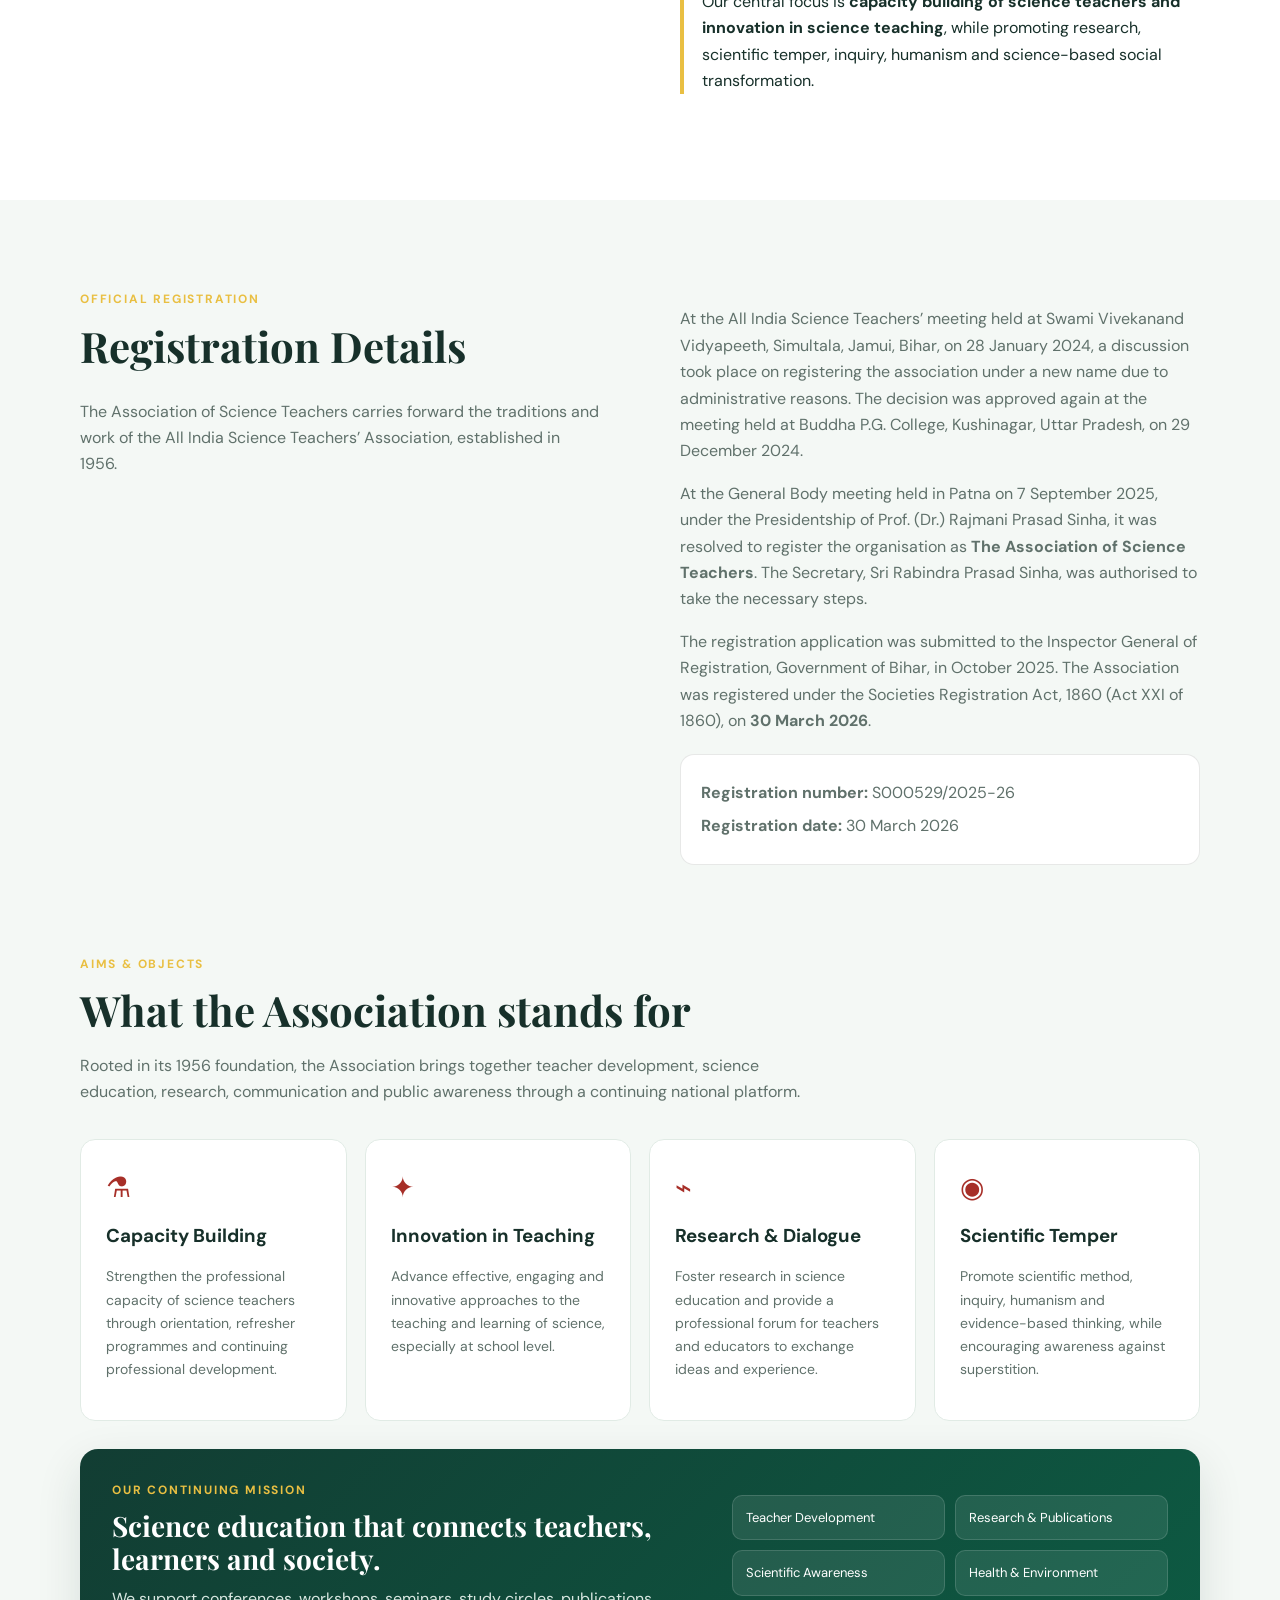
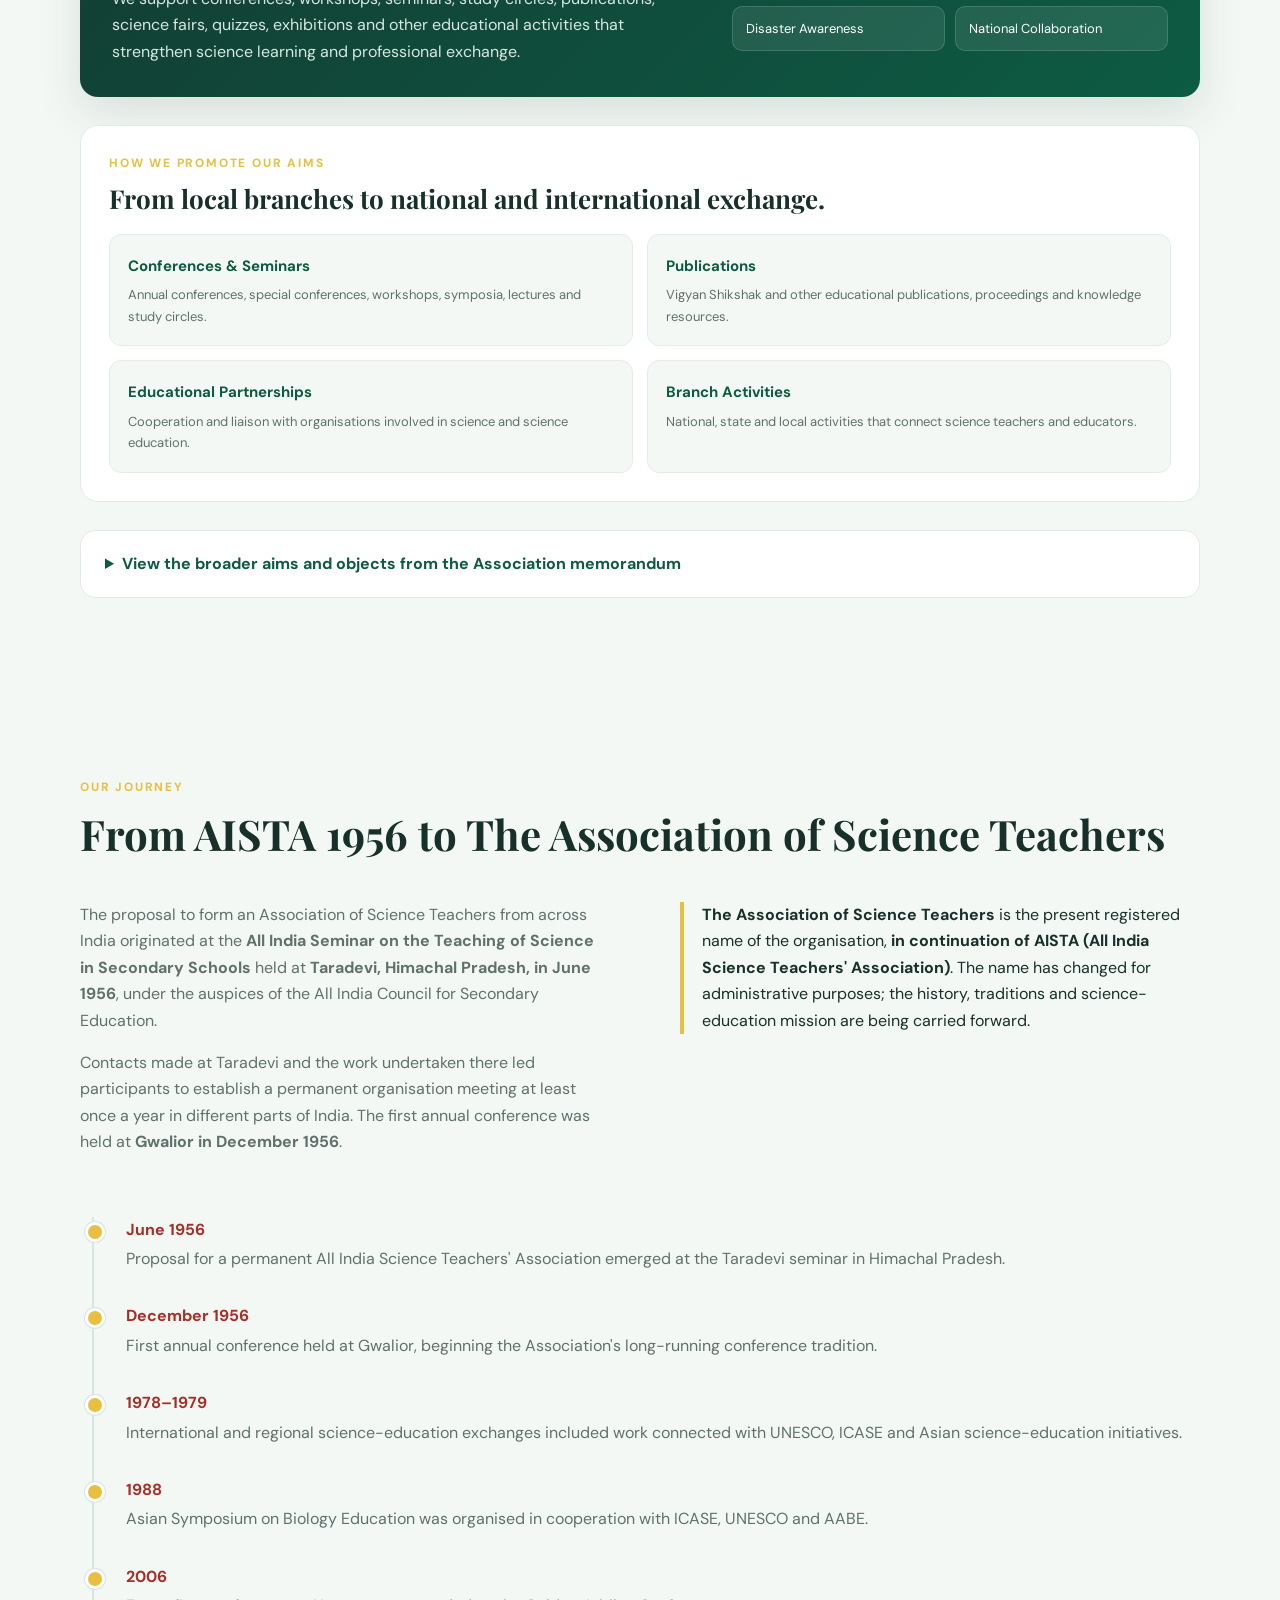
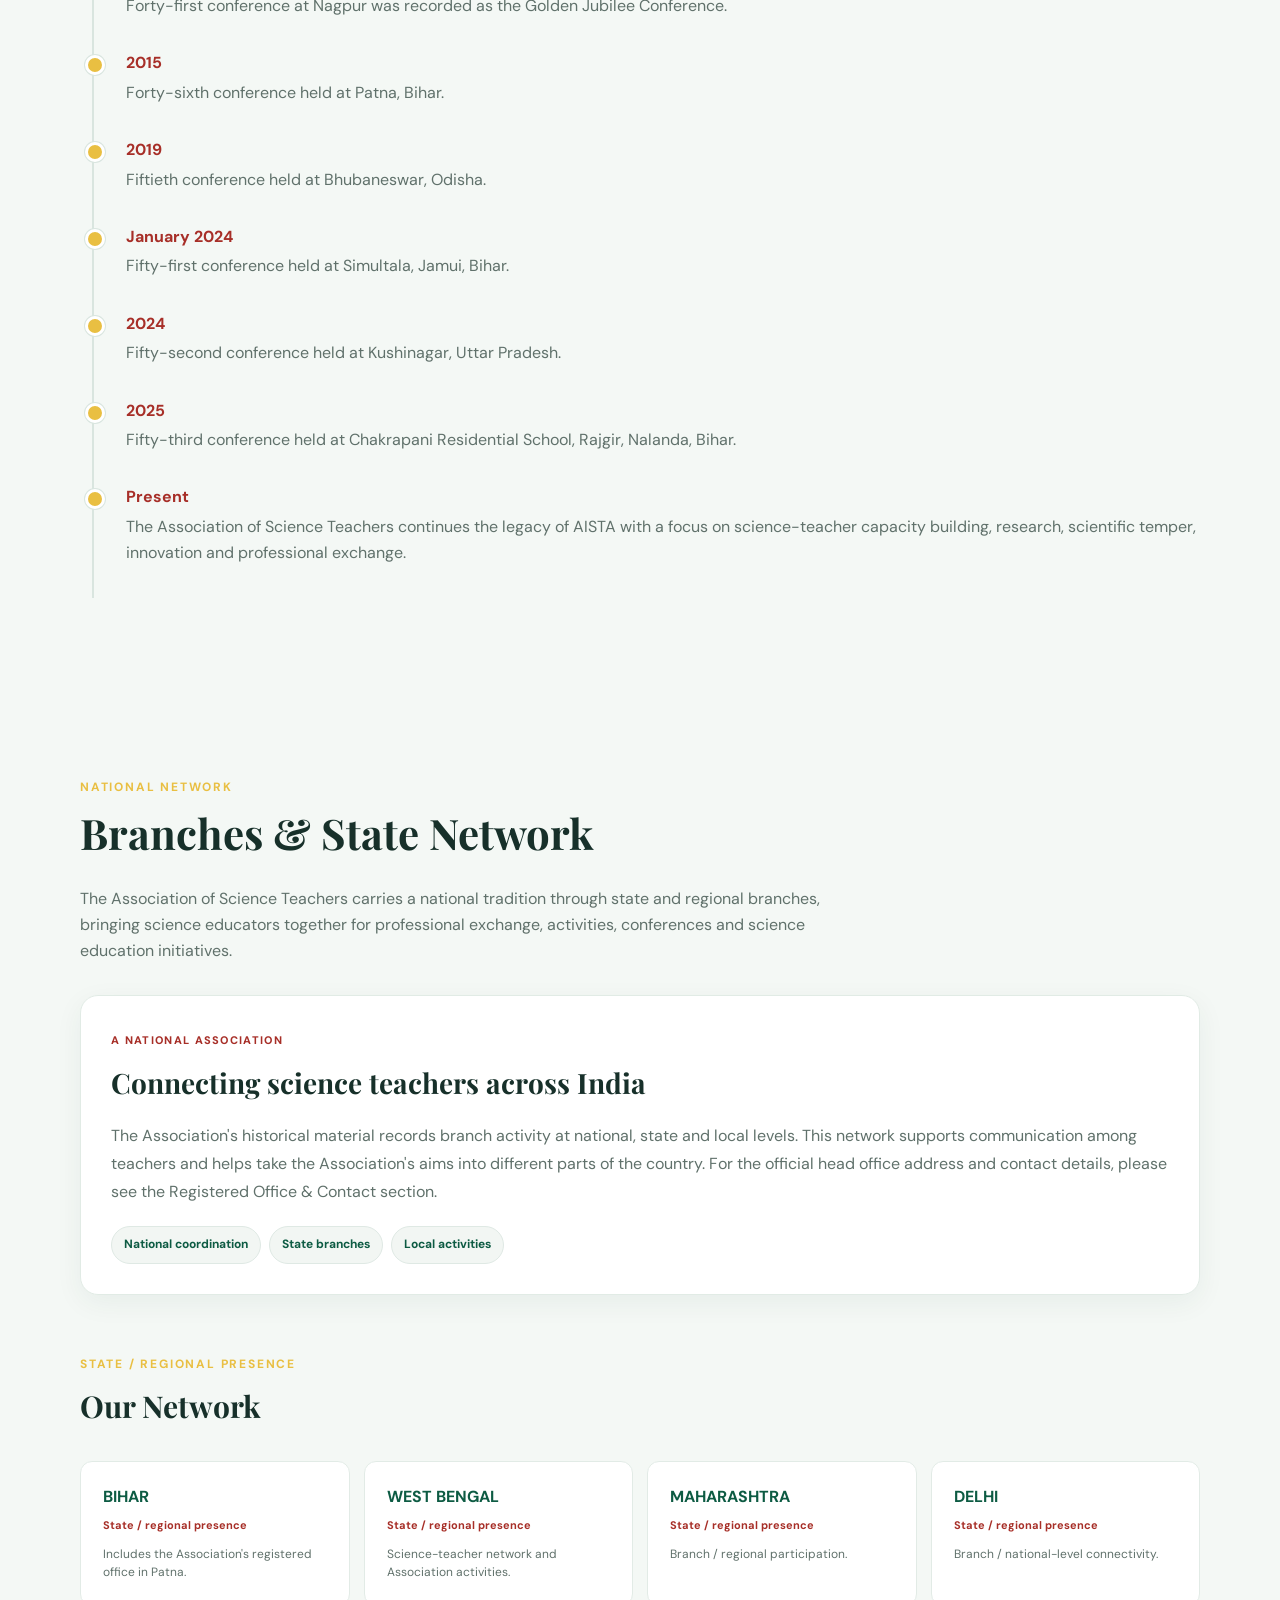
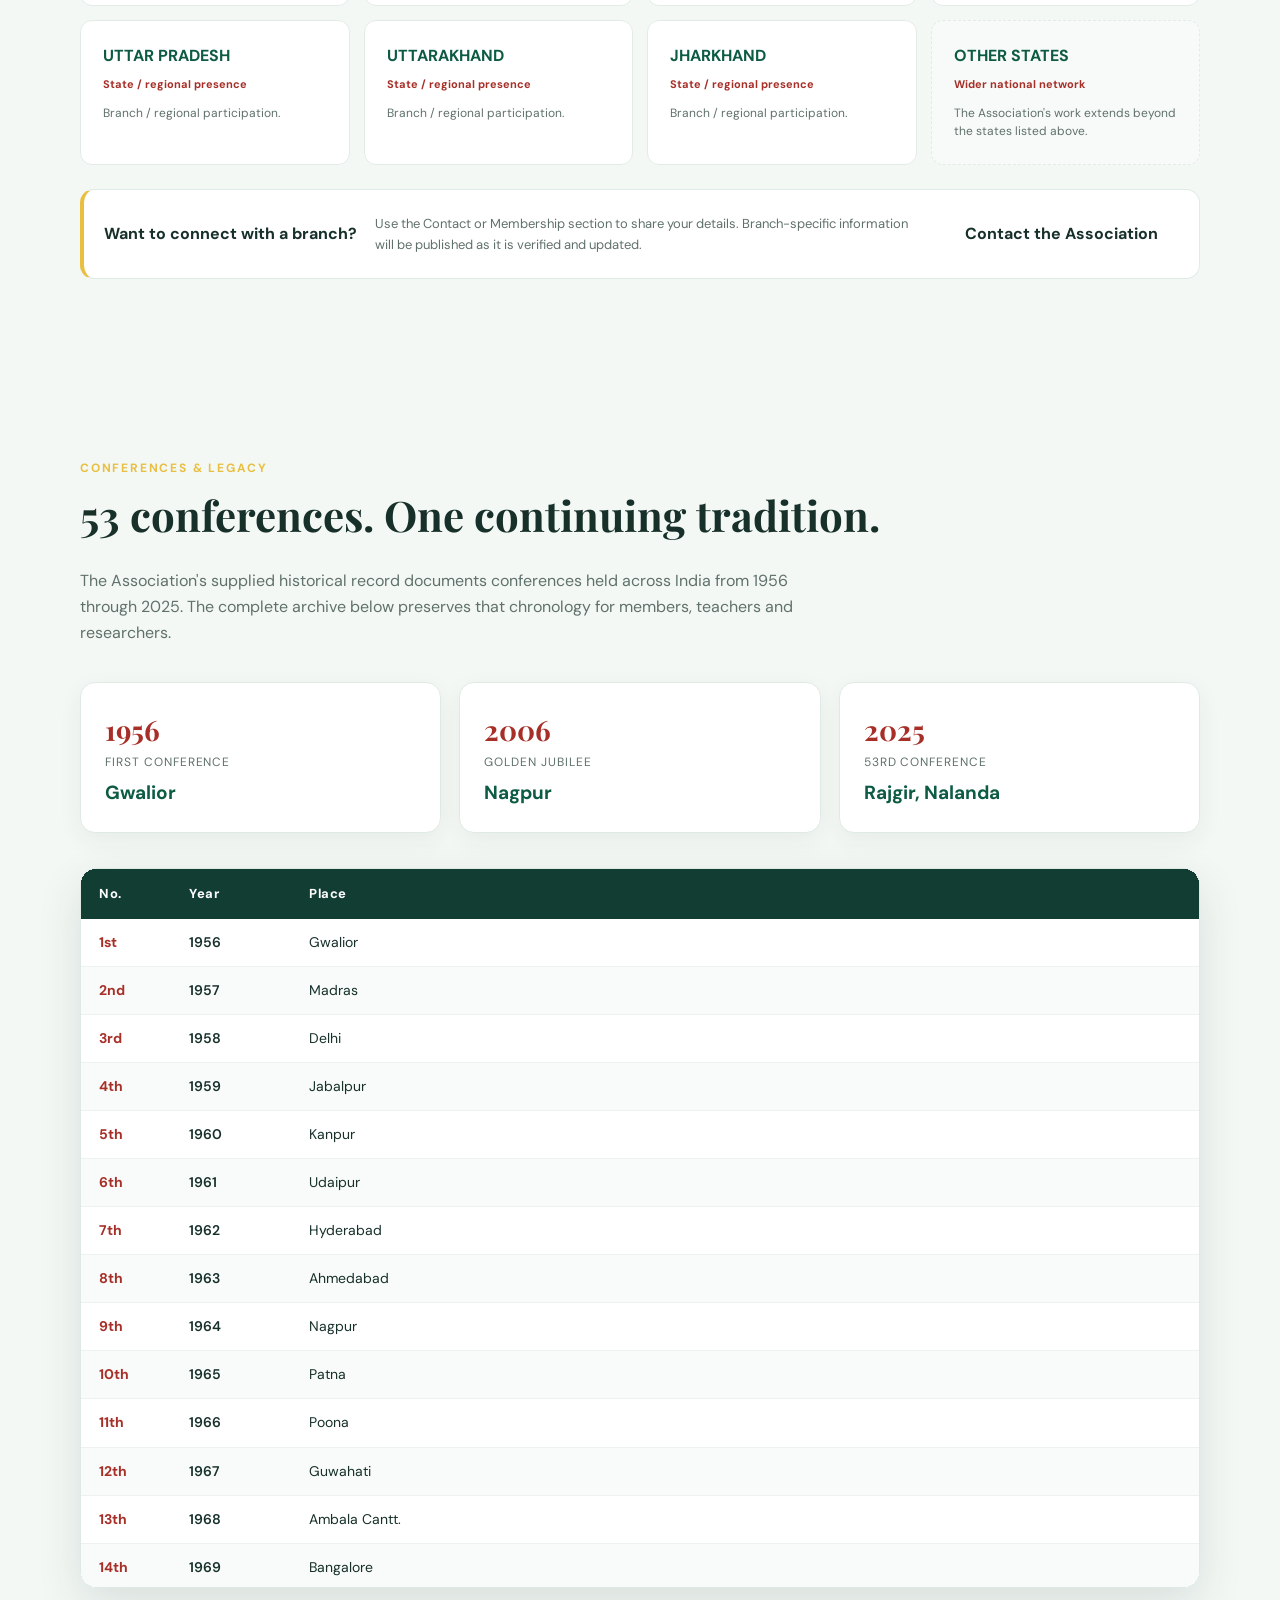
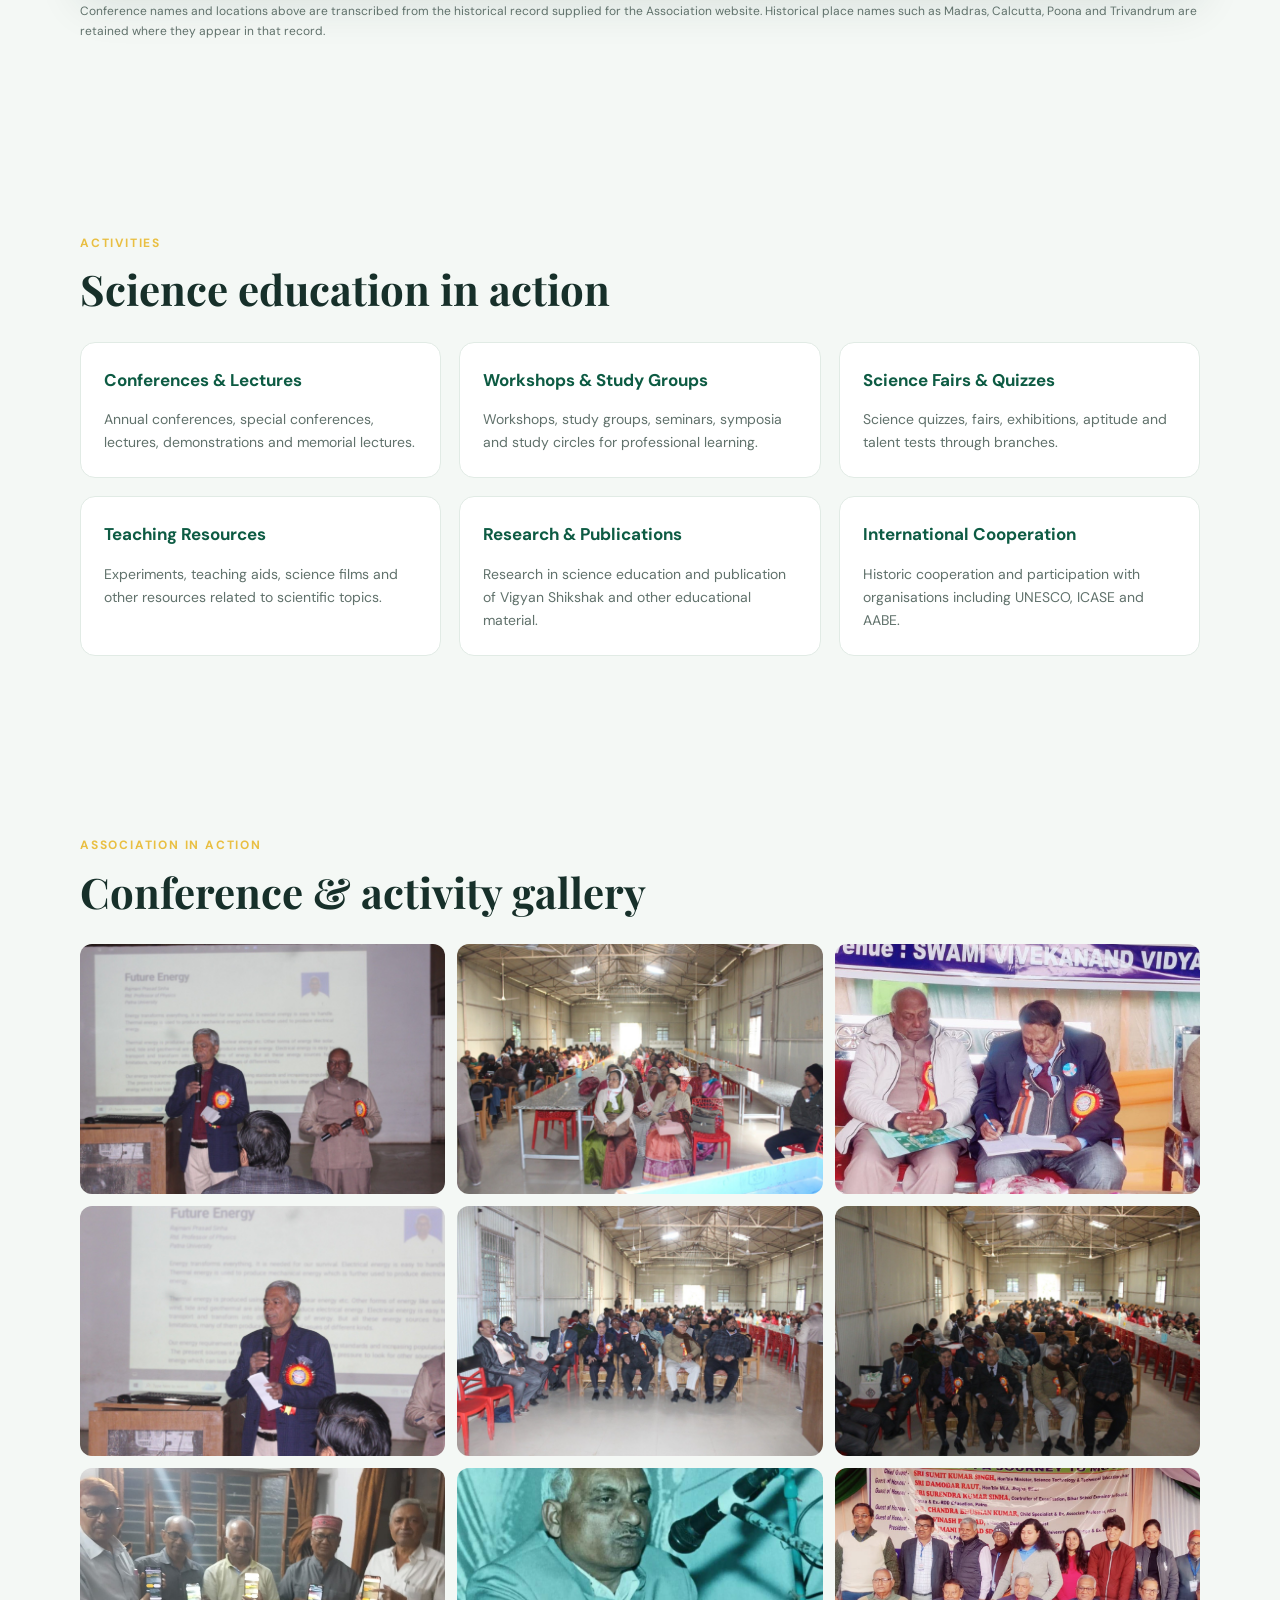
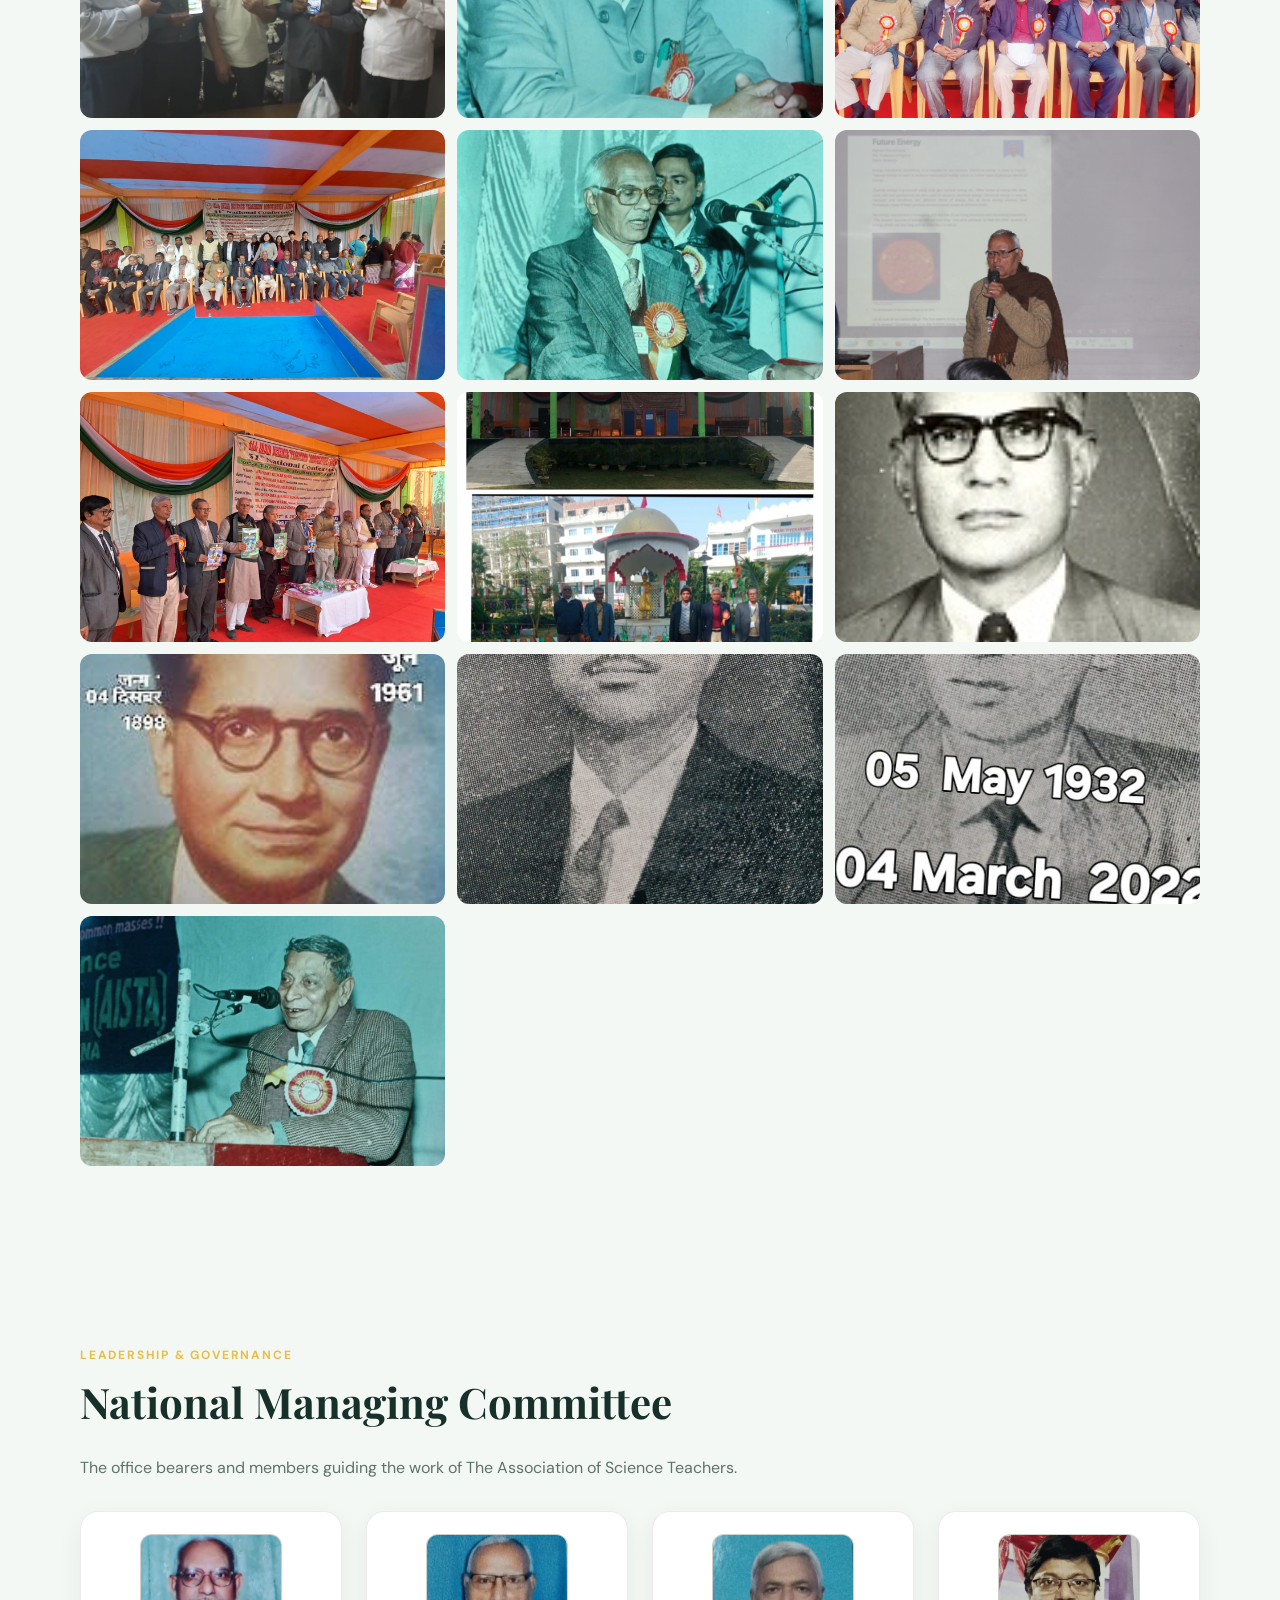
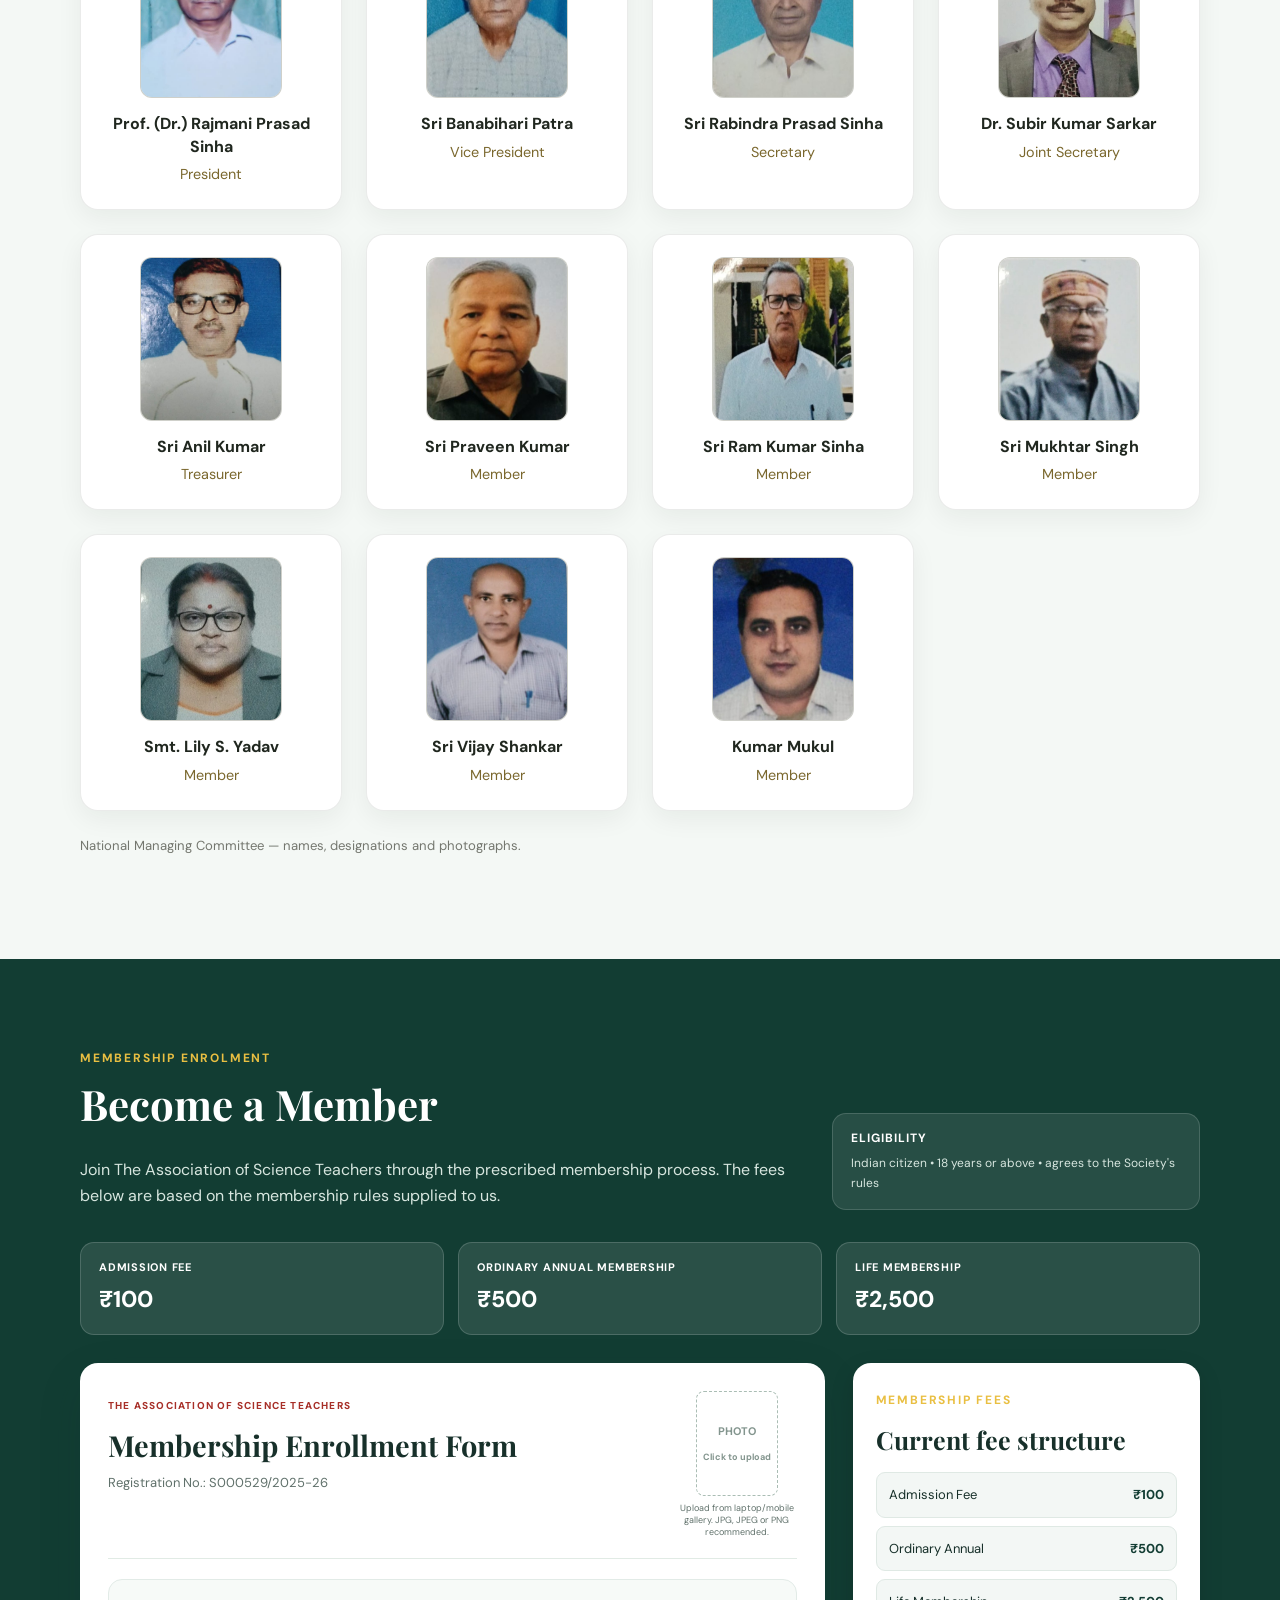
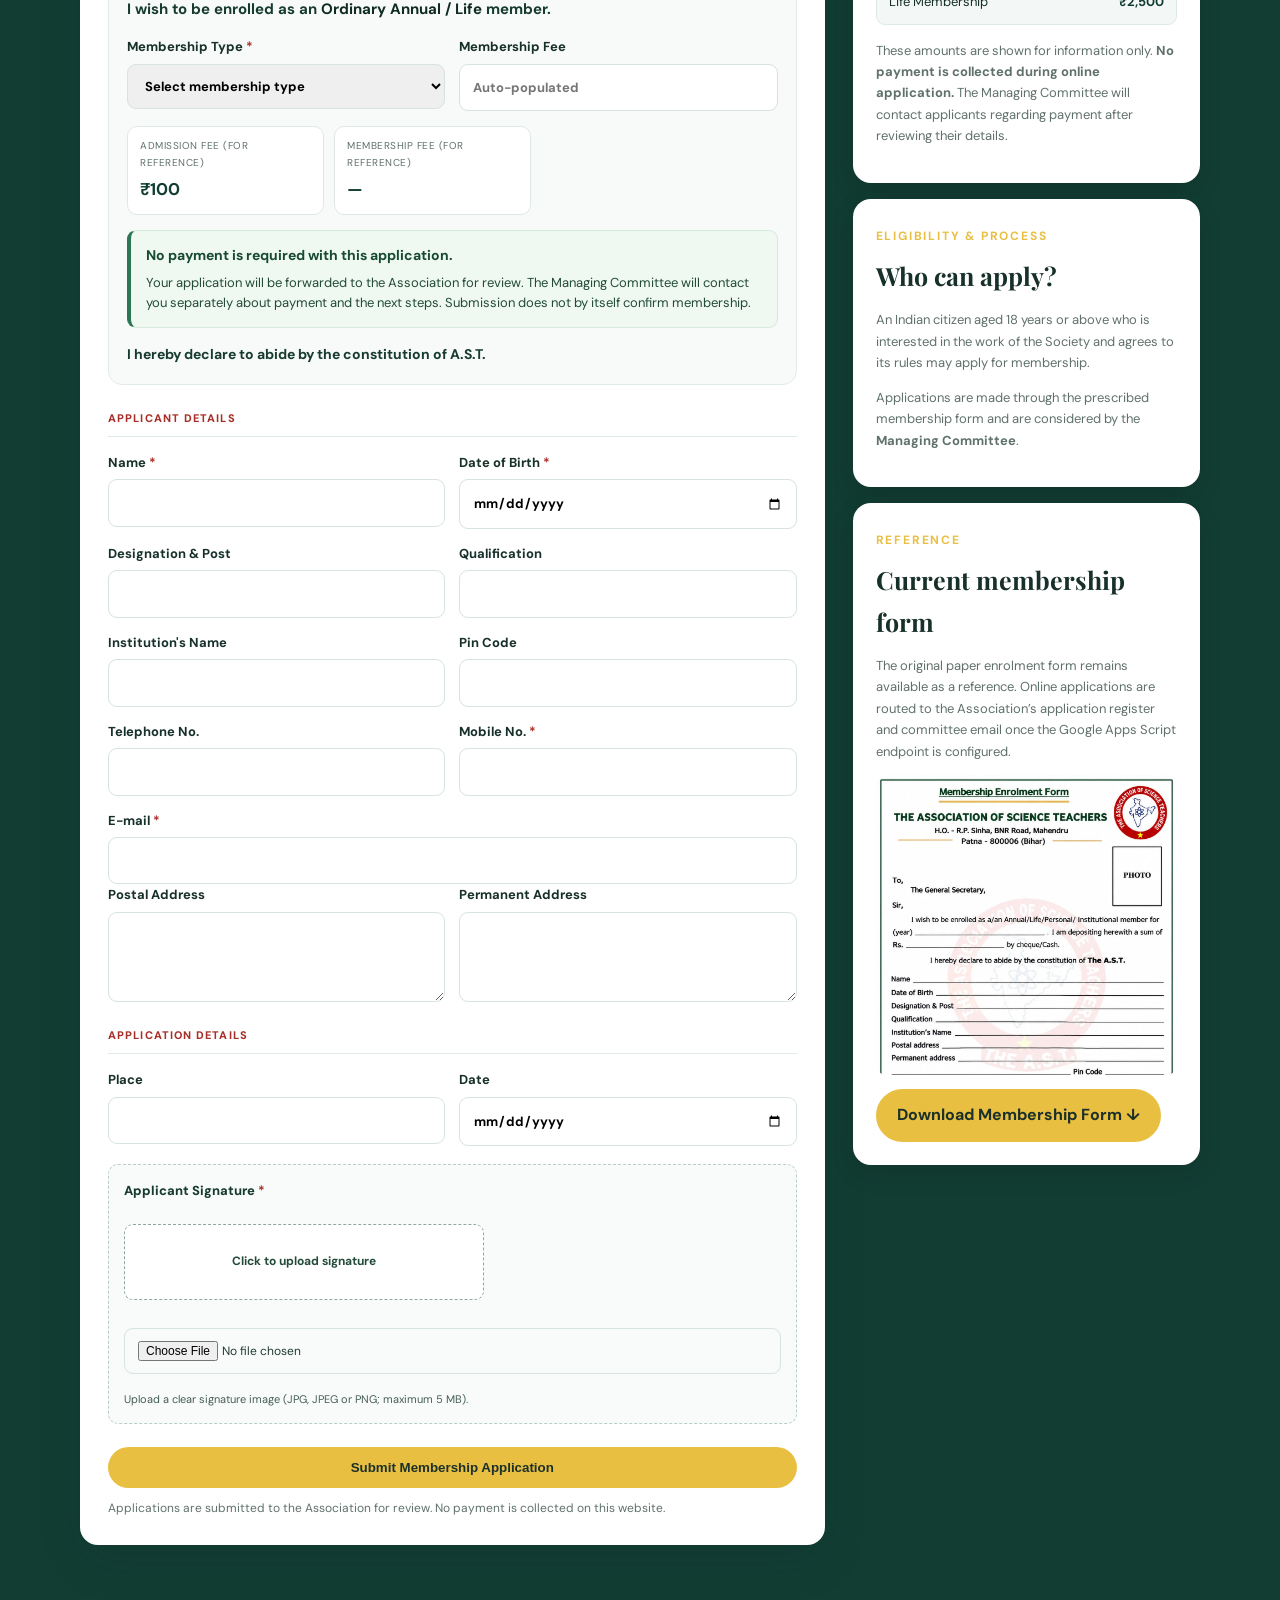
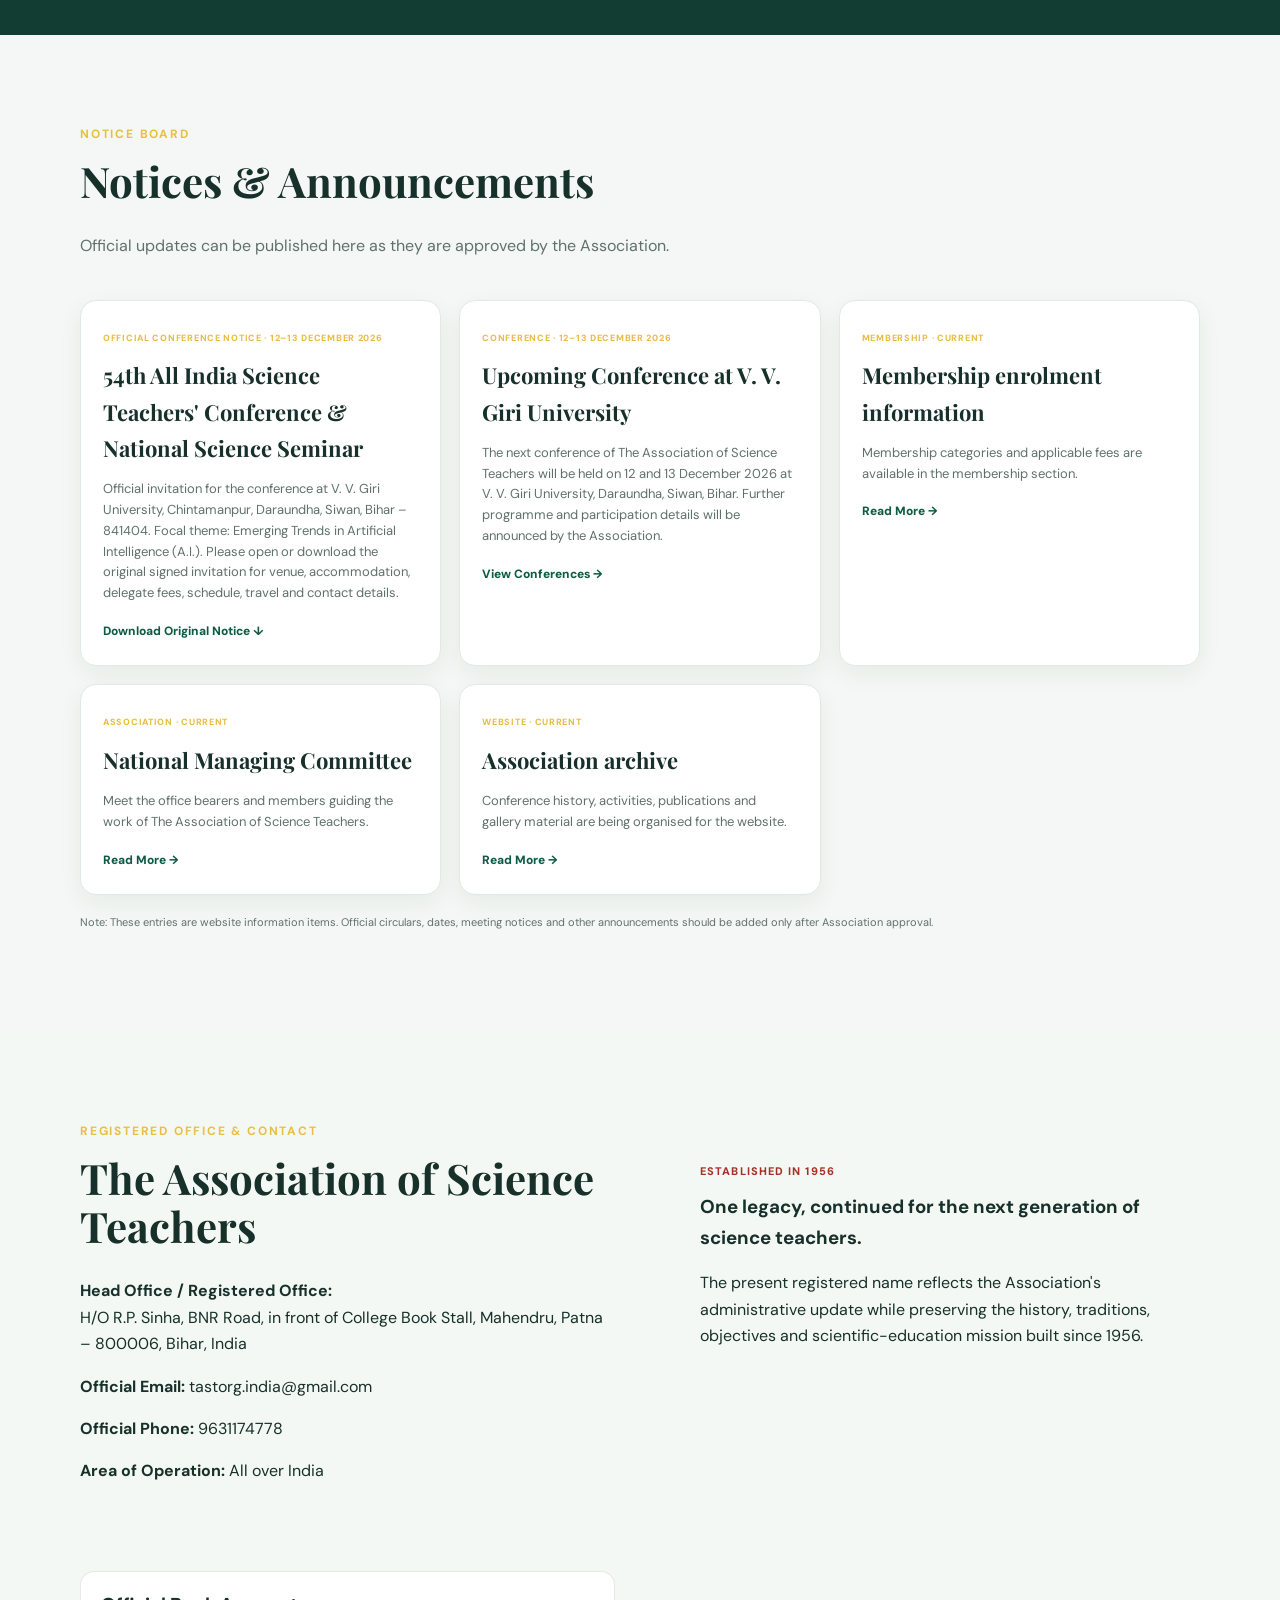
==== commit 6ee75d9c: "updated gallery" ====
--- a/index.html
+++ b/index.html
@@ -283,6 +283,18 @@
 </div></div></section>
 
 
+<div class="gallery-lightbox" id="galleryLightbox" role="dialog" aria-modal="true" aria-label="Gallery photo viewer" aria-hidden="true">
+  <button class="gallery-lightbox-close" type="button" aria-label="Close photo viewer">×</button>
+  <button class="gallery-lightbox-nav gallery-lightbox-prev" type="button" aria-label="Previous photo">‹</button>
+  <figure class="gallery-lightbox-figure">
+    <img id="galleryLightboxImage" src="" alt="">
+    <figcaption id="galleryLightboxCaption"></figcaption>
+  </figure>
+  <button class="gallery-lightbox-nav gallery-lightbox-next" type="button" aria-label="Next photo">›</button>
+  <a id="galleryLightboxDownload" class="gallery-lightbox-download" href="#" download>Download photo ↓</a>
+</div>
+
+
 <section id="committee" class="section committee-section">
   <div class="container">
     <div class="section-tag">LEADERSHIP & GOVERNANCE</div>
@@ -364,7 +376,7 @@
         <div class="form-title-row">
           <div>
             <span class="form-kicker">THE ASSOCIATION OF SCIENCE TEACHERS</span>
-            <h3>Membership Enrolment Form</h3>
+            <h3>Membership Enrollment Form</h3>
             <p>Registration No.: S000529/2025-26</p>
           </div>
           <div class="photo-upload-box">
@@ -468,6 +480,7 @@
         <h3>Current membership form</h3>
         <p>The original paper enrolment form remains available as a reference. Online applications are routed to the Association’s application register and committee email once the Google Apps Script endpoint is configured.</p>
         <img src="assets/membership-enrolment-form-reference.jpg" alt="Reference image of the supplied Membership Enrolment Form">
+        <a class="btn primary membership-form-download" href="assets/membership-enrolment-form-reference.jpg" download="AST-Membership-Enrollment-Form.jpg">Download Membership Form ↓</a>
       </div>
     </aside>
   </div>
--- a/style.css
+++ b/style.css
@@ -430,3 +430,50 @@
   vertical-align:middle;
 }
 .notice-board-card .notice-new-badge{font-size:10px}
+
+
+/* V1.8.15 — Make the hero conference announcement a direct invitation download */
+.conference-marquee-link{
+  color:inherit;
+  text-decoration:none;
+  cursor:pointer;
+}
+.conference-marquee-link:focus-visible{
+  outline:3px solid #fff;
+  outline-offset:-4px;
+  border-radius:6px;
+}
+.conference-marquee-download{
+  display:inline-block;
+  padding:6px 10px;
+  border:1px solid rgba(255,255,255,.75);
+  border-radius:999px;
+  color:#fff;
+  font-size:11px;
+  font-weight:900;
+  letter-spacing:.05em;
+  white-space:nowrap;
+}
+.conference-marquee-link:hover .conference-marquee-download{
+  background:#e4b43e;
+  border-color:#e4b43e;
+  color:#183b2d;
+}
+
+
+/* V1.8.16 — downloadable membership form and accessible gallery lightbox */
+.membership-form-download{margin-top:14px;display:inline-block}
+.gallery img{cursor:zoom-in;transition:transform .2s ease,box-shadow .2s ease}
+.gallery img:hover{transform:scale(1.015);box-shadow:0 10px 28px rgba(0,0,0,.18)}
+.gallery-lightbox{position:fixed;inset:0;z-index:1000;background:rgba(8,20,16,.94);display:none;align-items:center;justify-content:center;padding:70px 76px 86px}
+.gallery-lightbox.is-open{display:flex}
+.gallery-lightbox-figure{margin:0;max-width:min(1100px,86vw);max-height:78vh;display:flex;flex-direction:column;align-items:center;gap:10px}
+.gallery-lightbox-figure img{display:block;max-width:100%;max-height:70vh;object-fit:contain;border-radius:8px;box-shadow:0 16px 50px rgba(0,0,0,.35)}
+.gallery-lightbox-figure figcaption{color:#fff;text-align:center;font-size:14px}
+.gallery-lightbox-close,.gallery-lightbox-nav{position:absolute;border:1px solid rgba(255,255,255,.35);background:rgba(255,255,255,.12);color:#fff;cursor:pointer;border-radius:50%;display:grid;place-items:center}
+.gallery-lightbox-close{top:20px;right:24px;width:44px;height:44px;font-size:30px}
+.gallery-lightbox-nav{top:50%;transform:translateY(-50%);width:48px;height:48px;font-size:34px}
+.gallery-lightbox-prev{left:18px}.gallery-lightbox-next{right:18px}
+.gallery-lightbox-download{position:absolute;bottom:22px;left:50%;transform:translateX(-50%);background:var(--gold);color:#17302a;padding:11px 20px;border-radius:999px;font-weight:700}
+.gallery-lightbox-close:hover,.gallery-lightbox-nav:hover{background:rgba(255,255,255,.25)}
+@media(max-width:600px){.gallery-lightbox{padding:64px 48px 82px}.gallery-lightbox-figure{max-width:100%;max-height:75vh}.gallery-lightbox-figure img{max-height:65vh}.gallery-lightbox-prev{left:5px}.gallery-lightbox-next{right:5px}.gallery-lightbox-nav{width:38px;height:38px}.gallery-lightbox-close{right:12px;top:12px}}
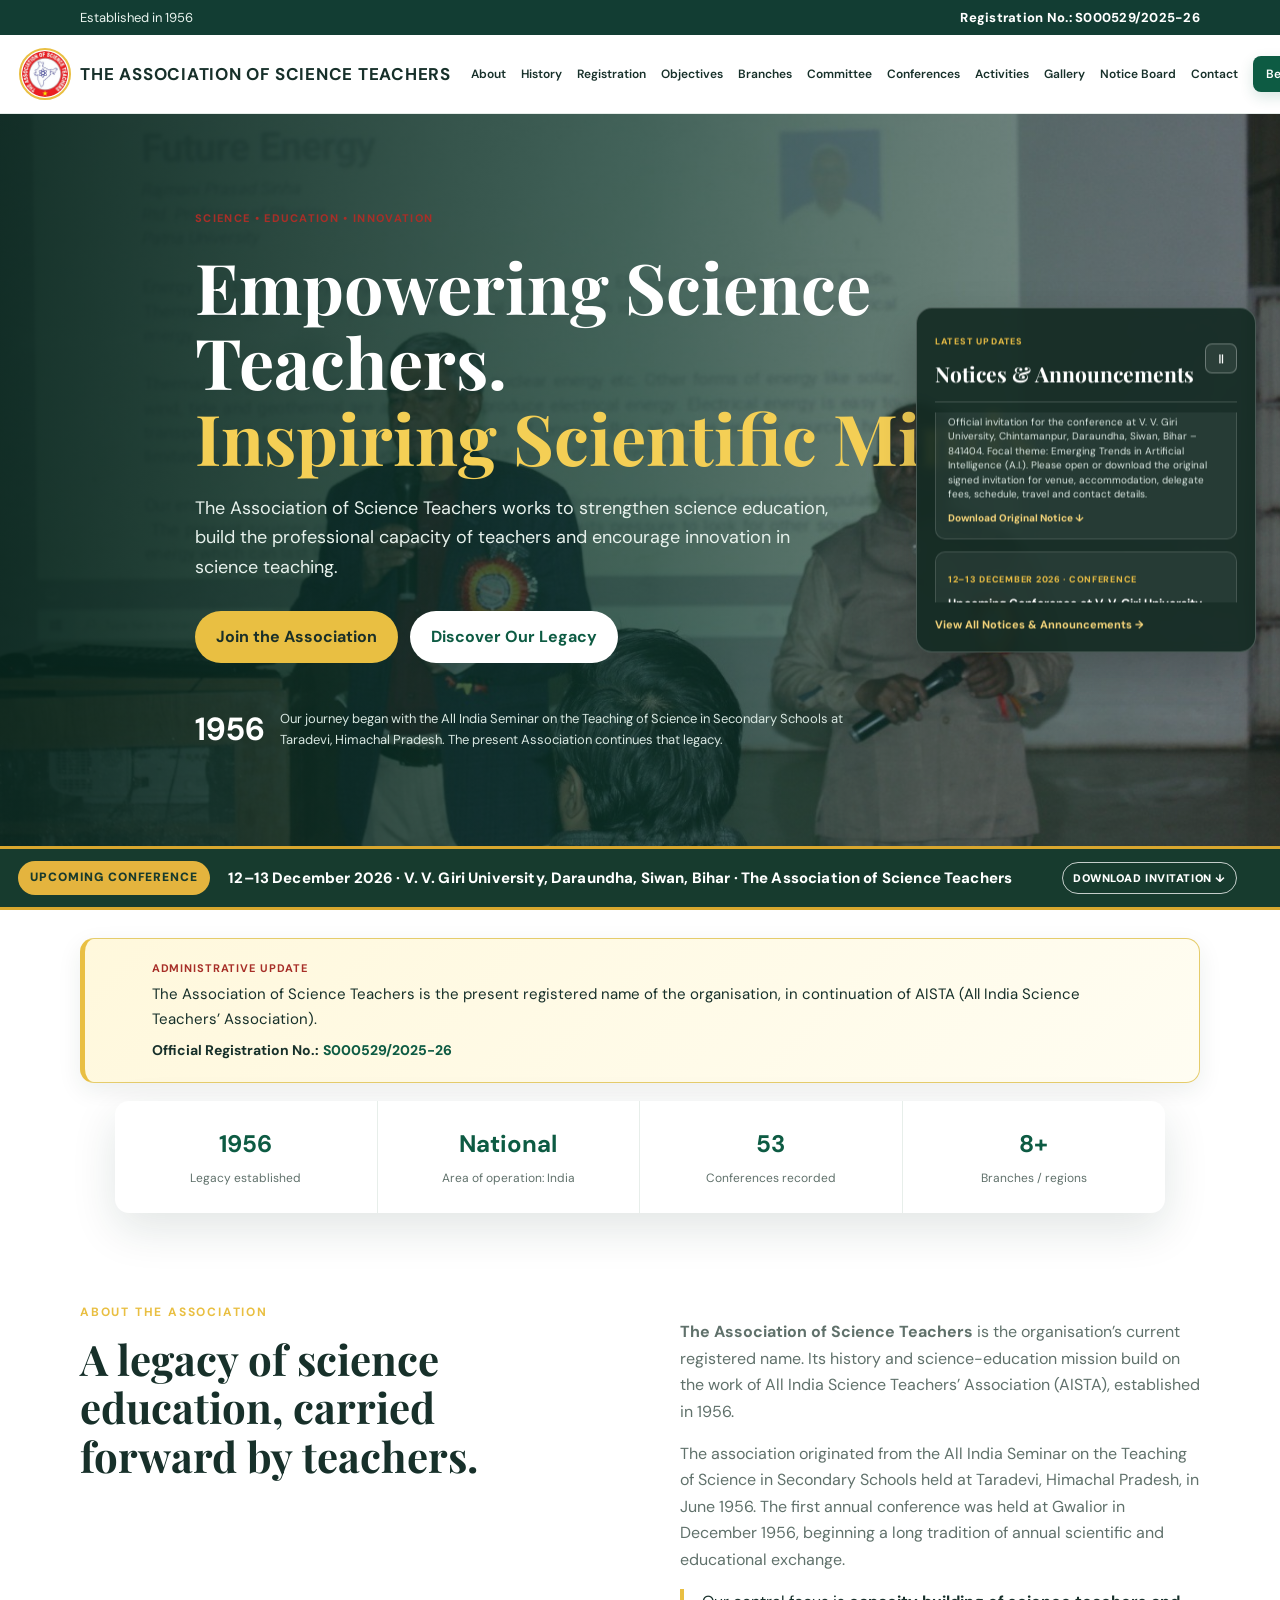
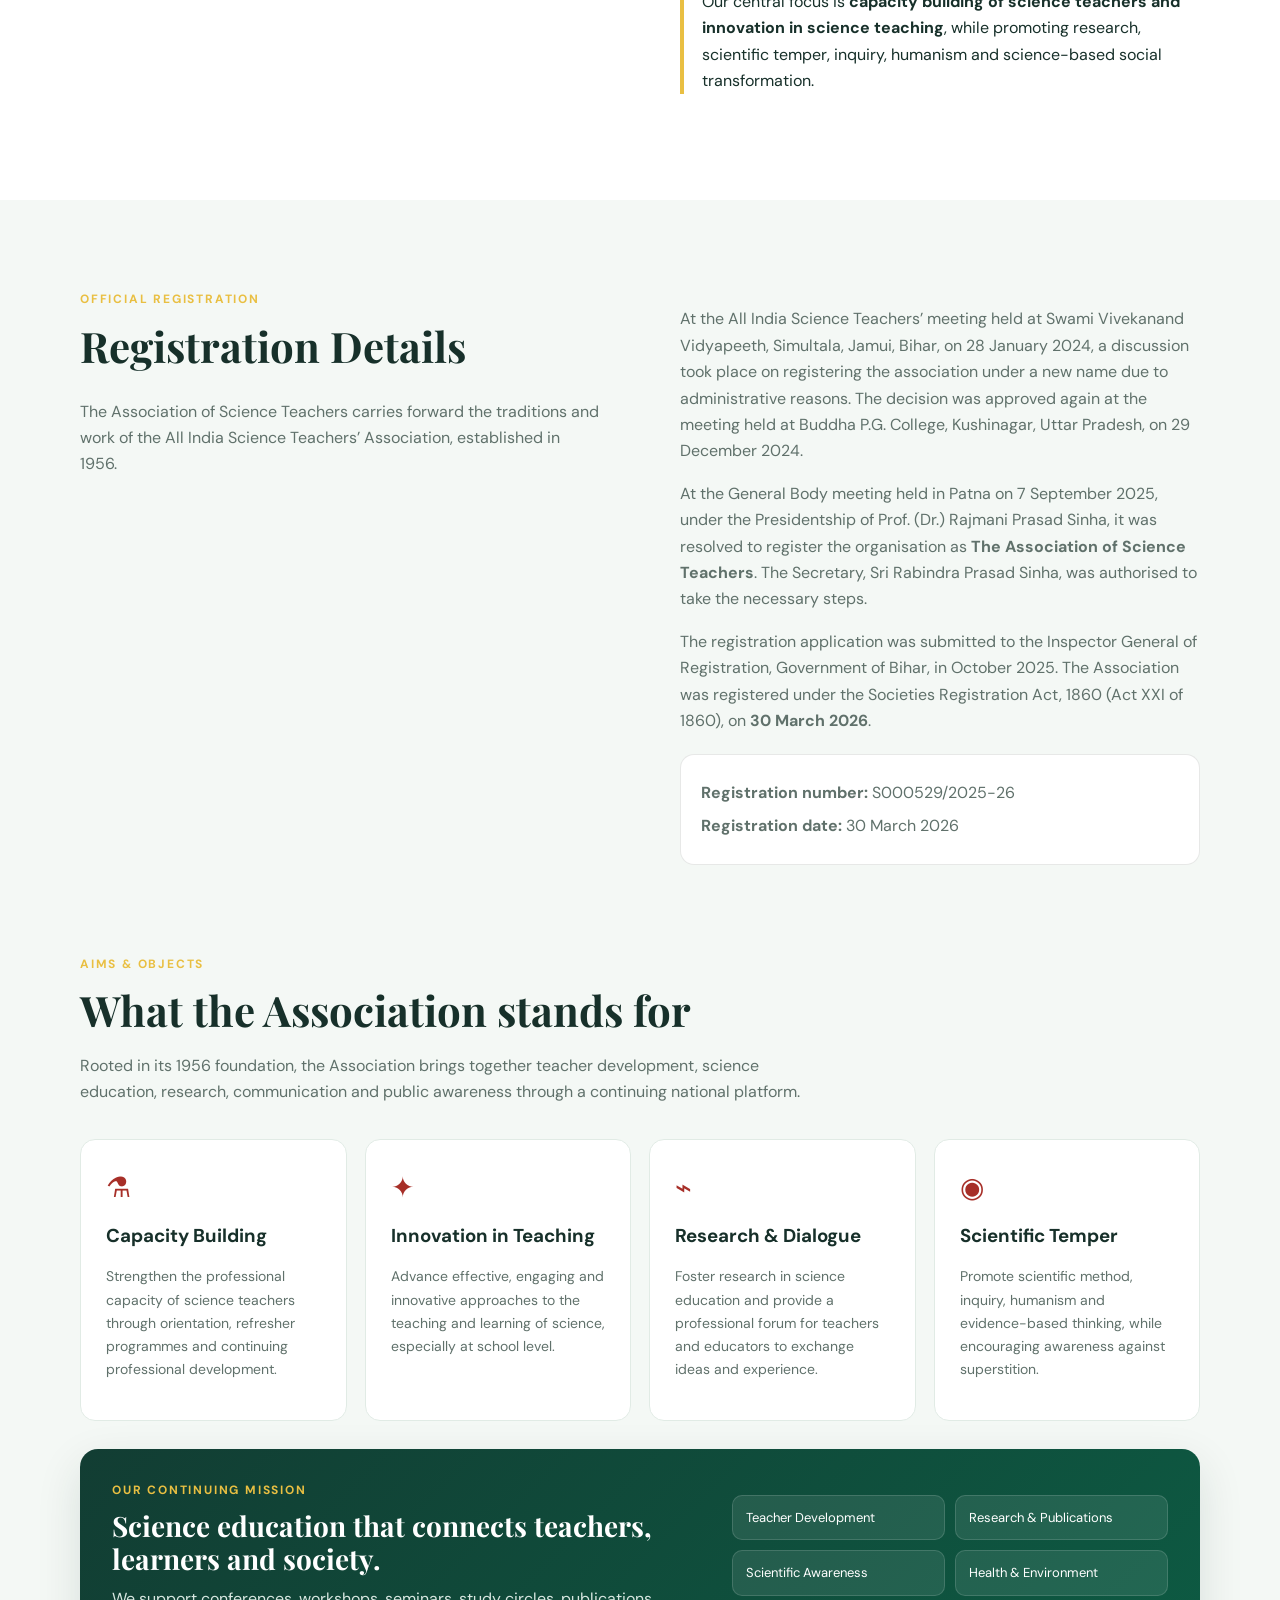
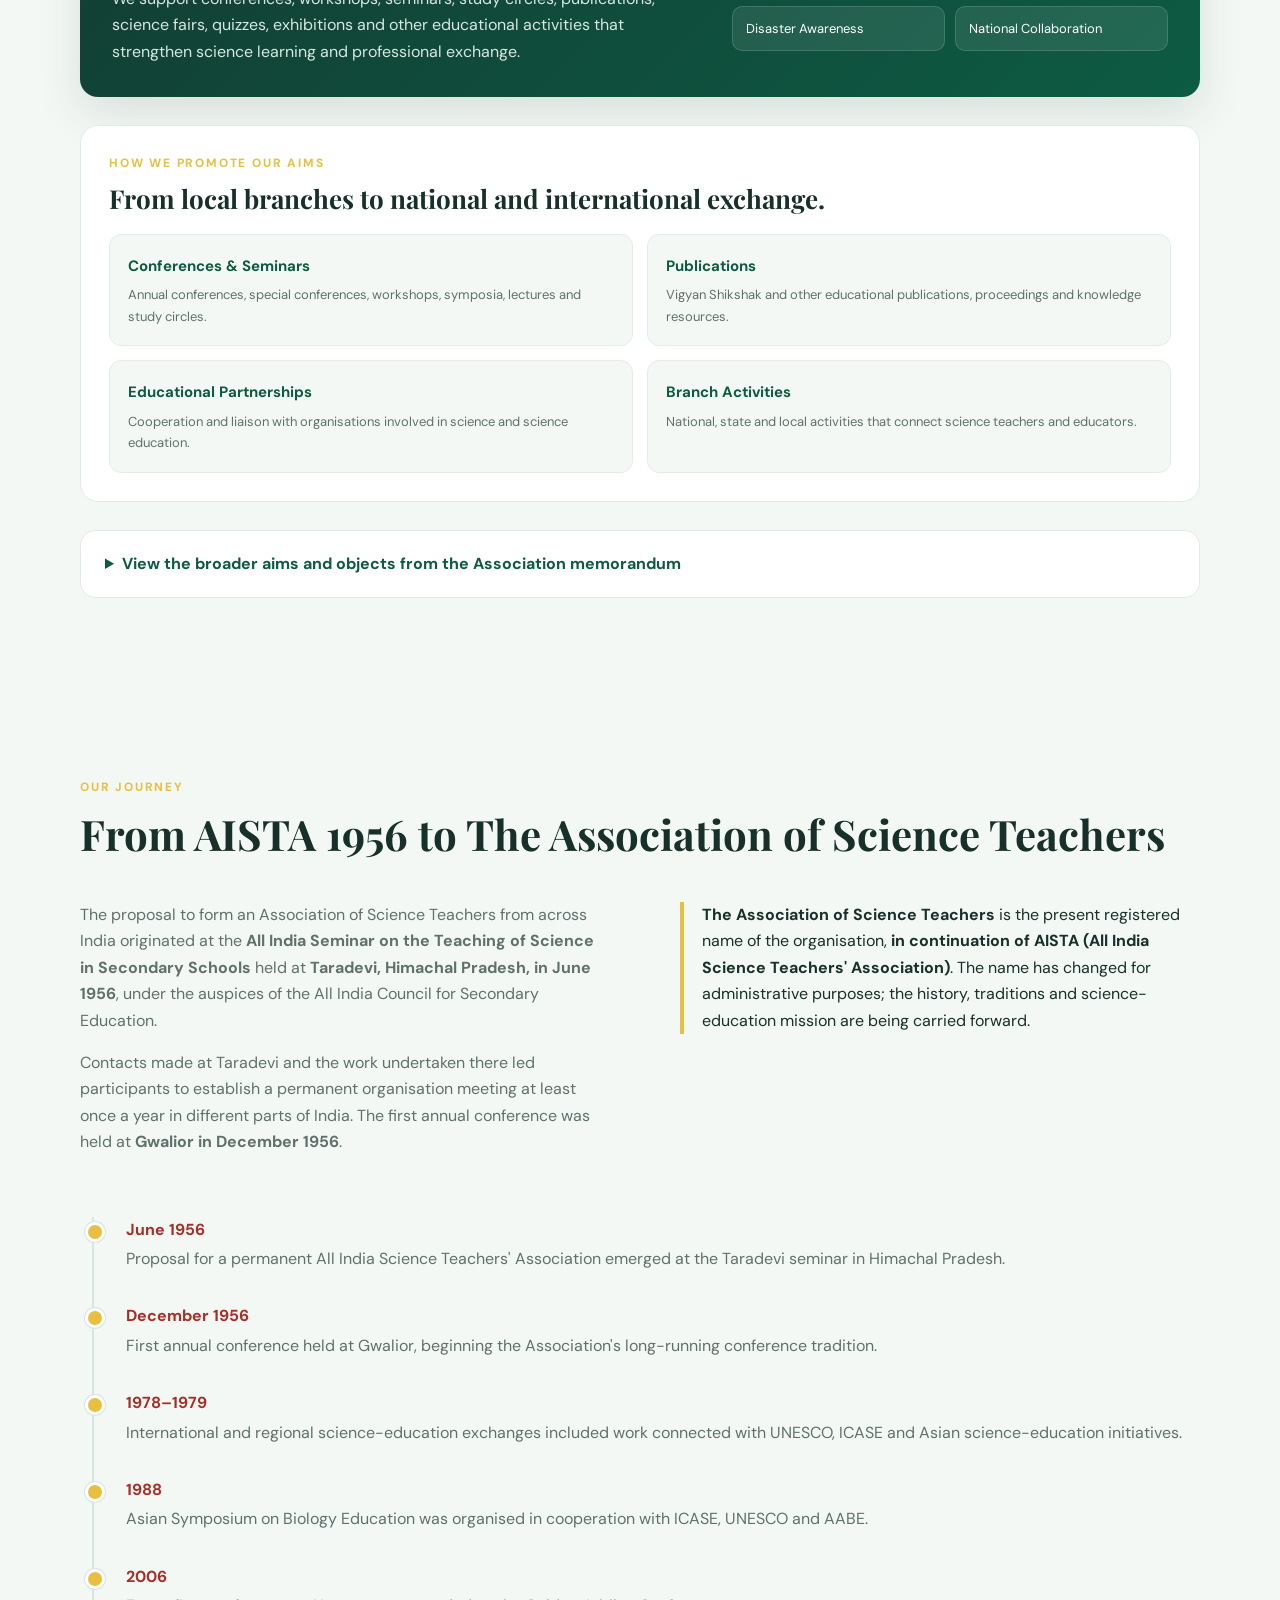
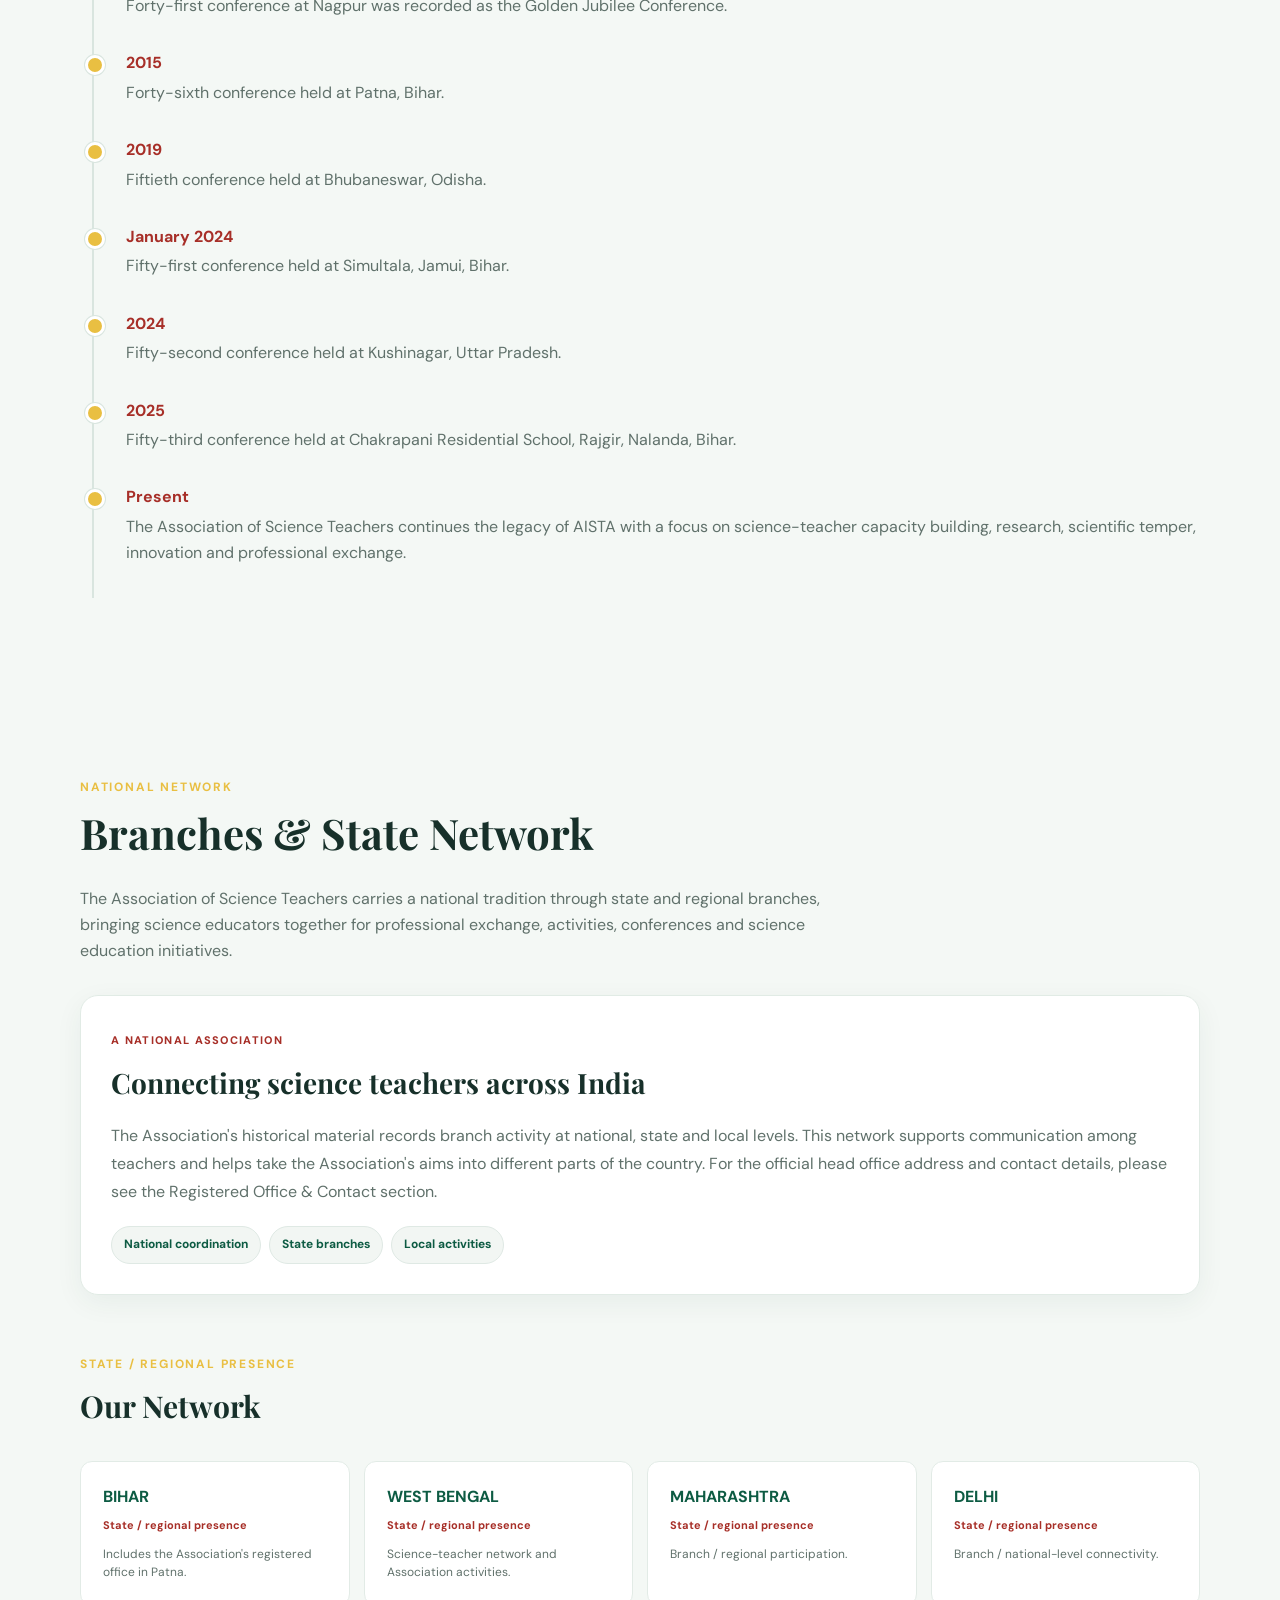
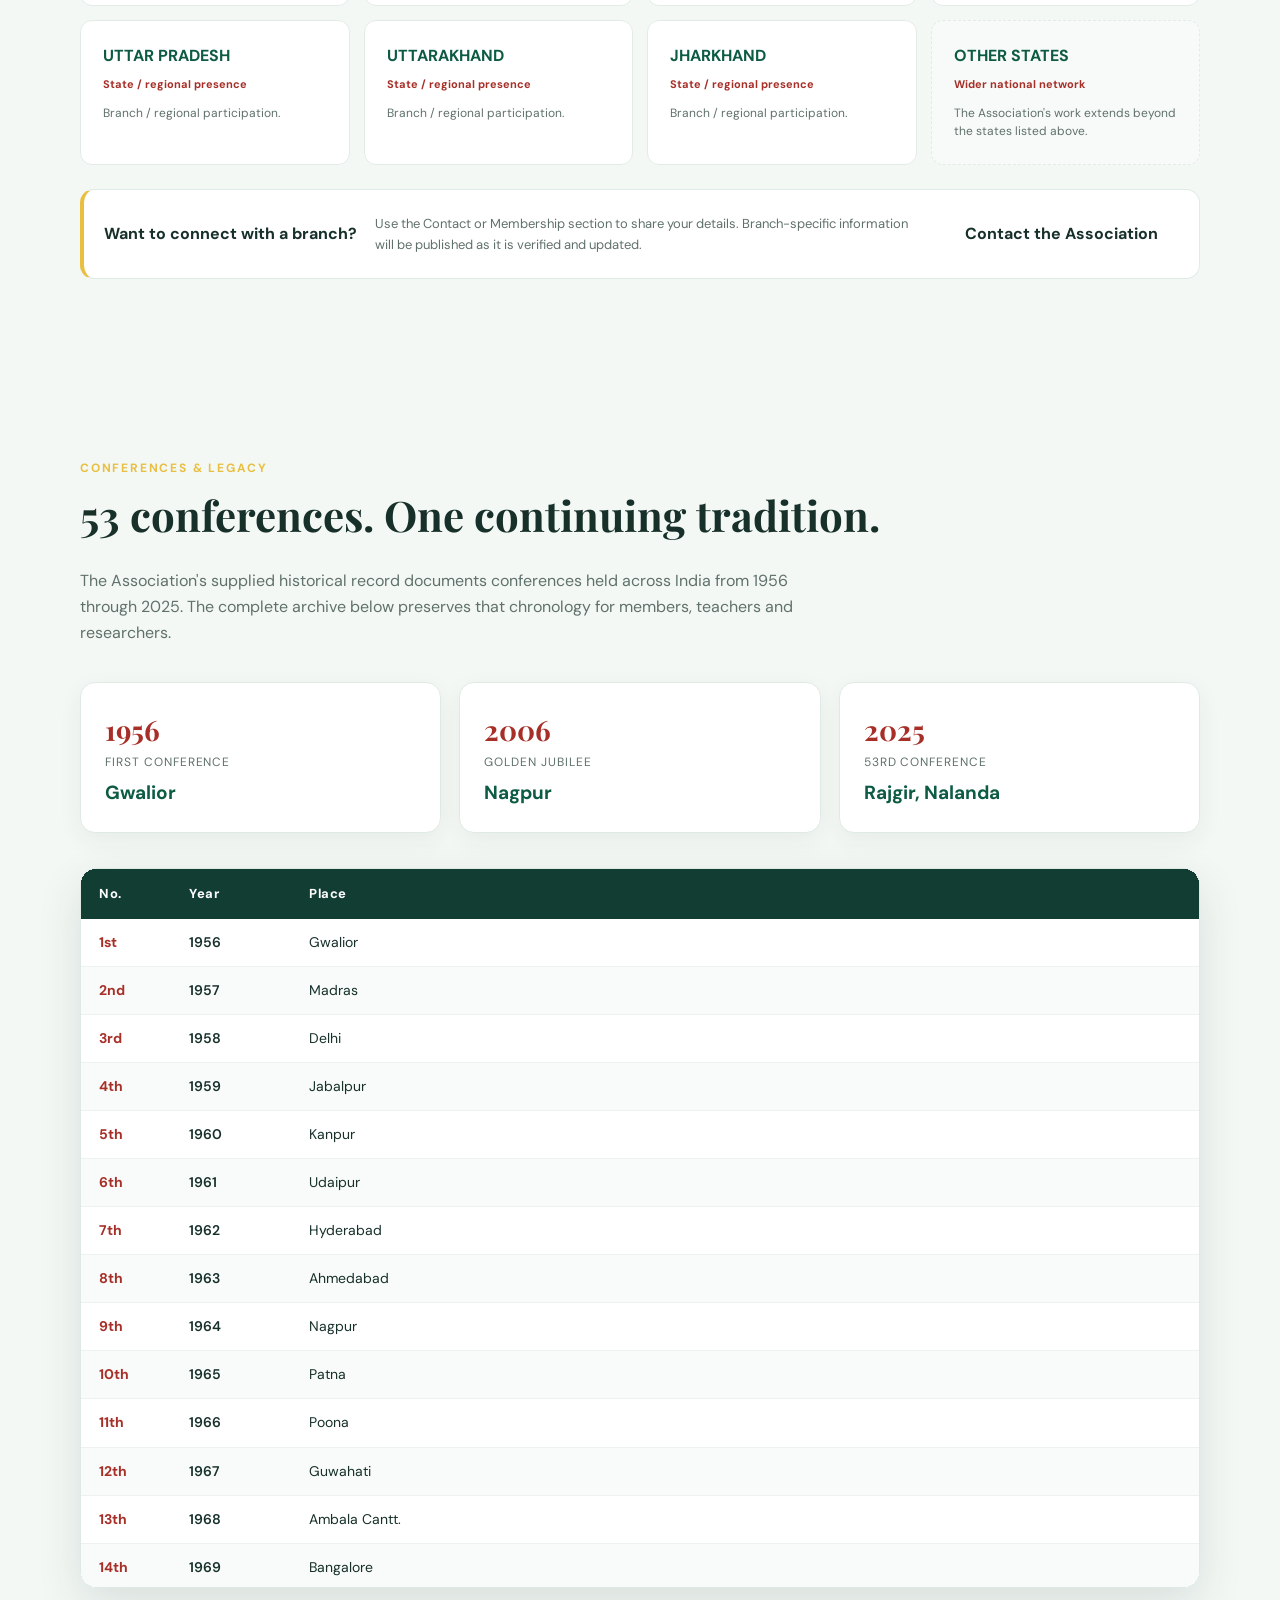
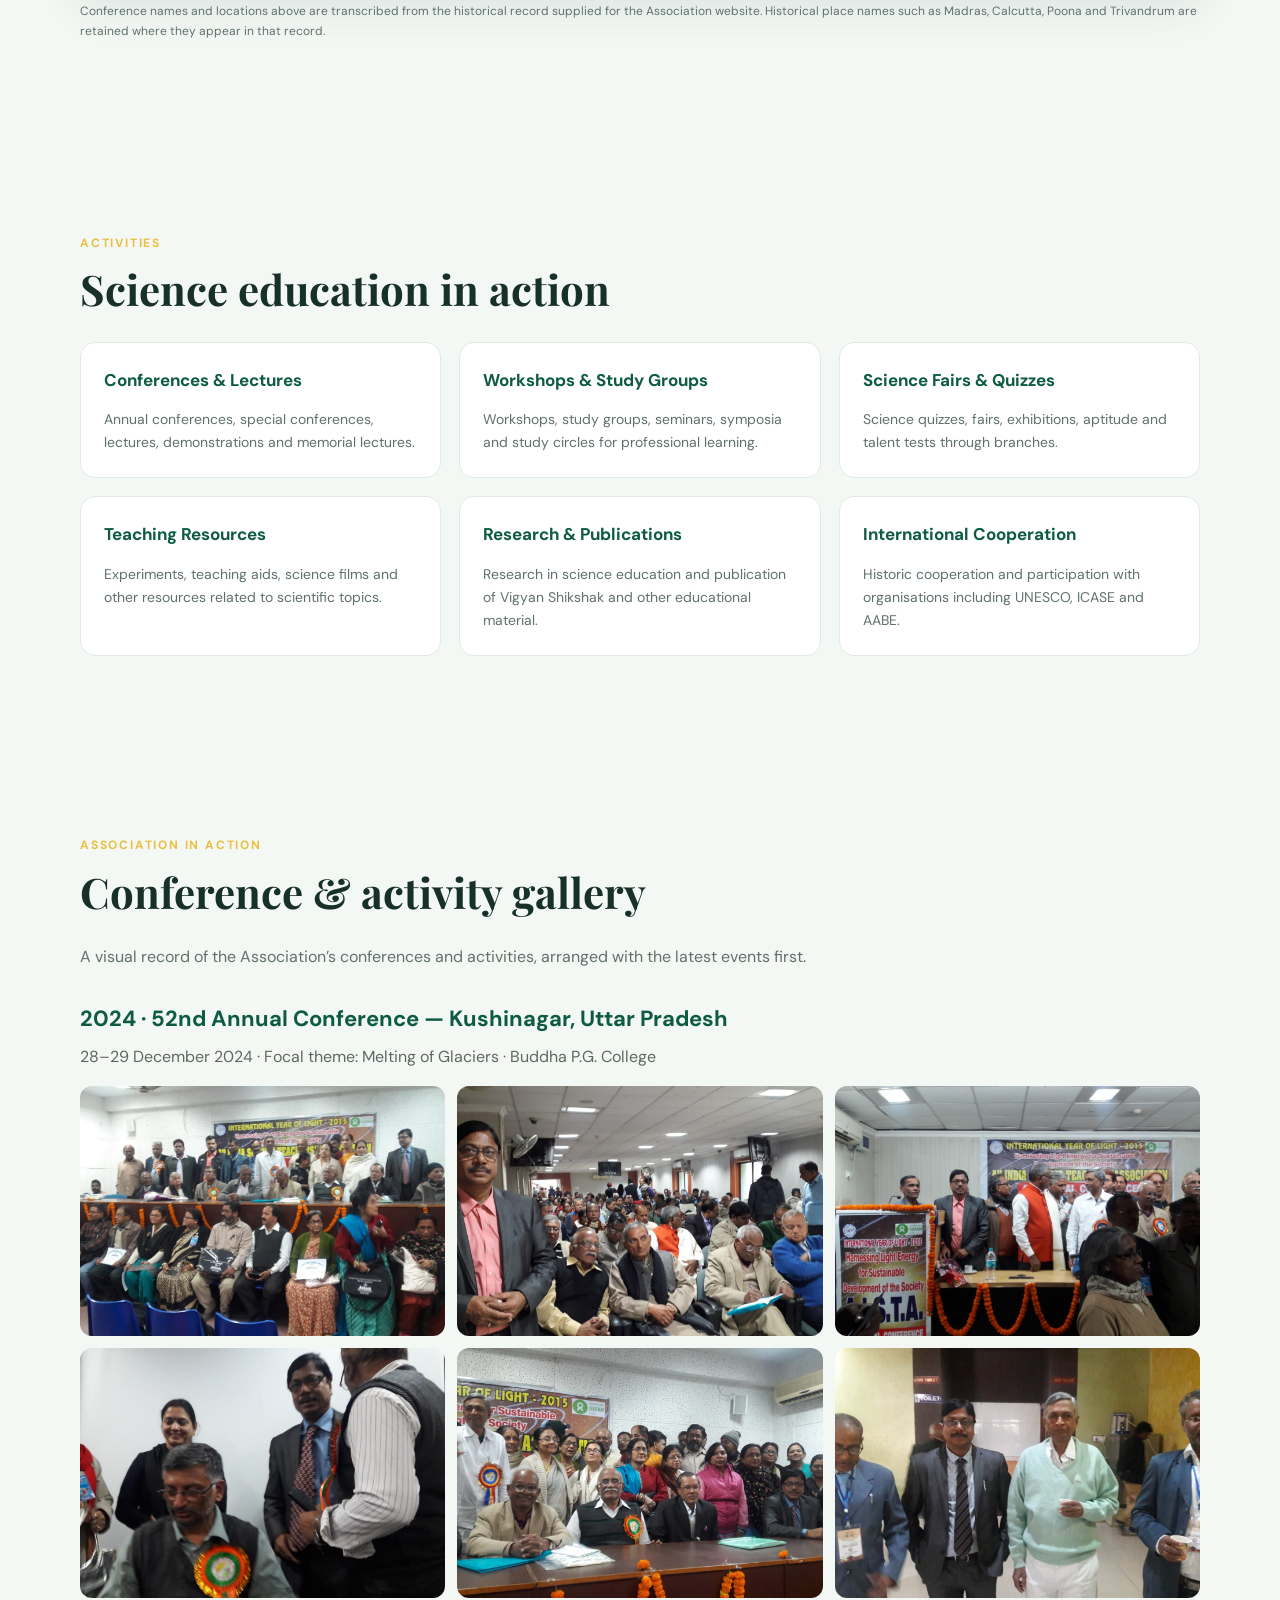
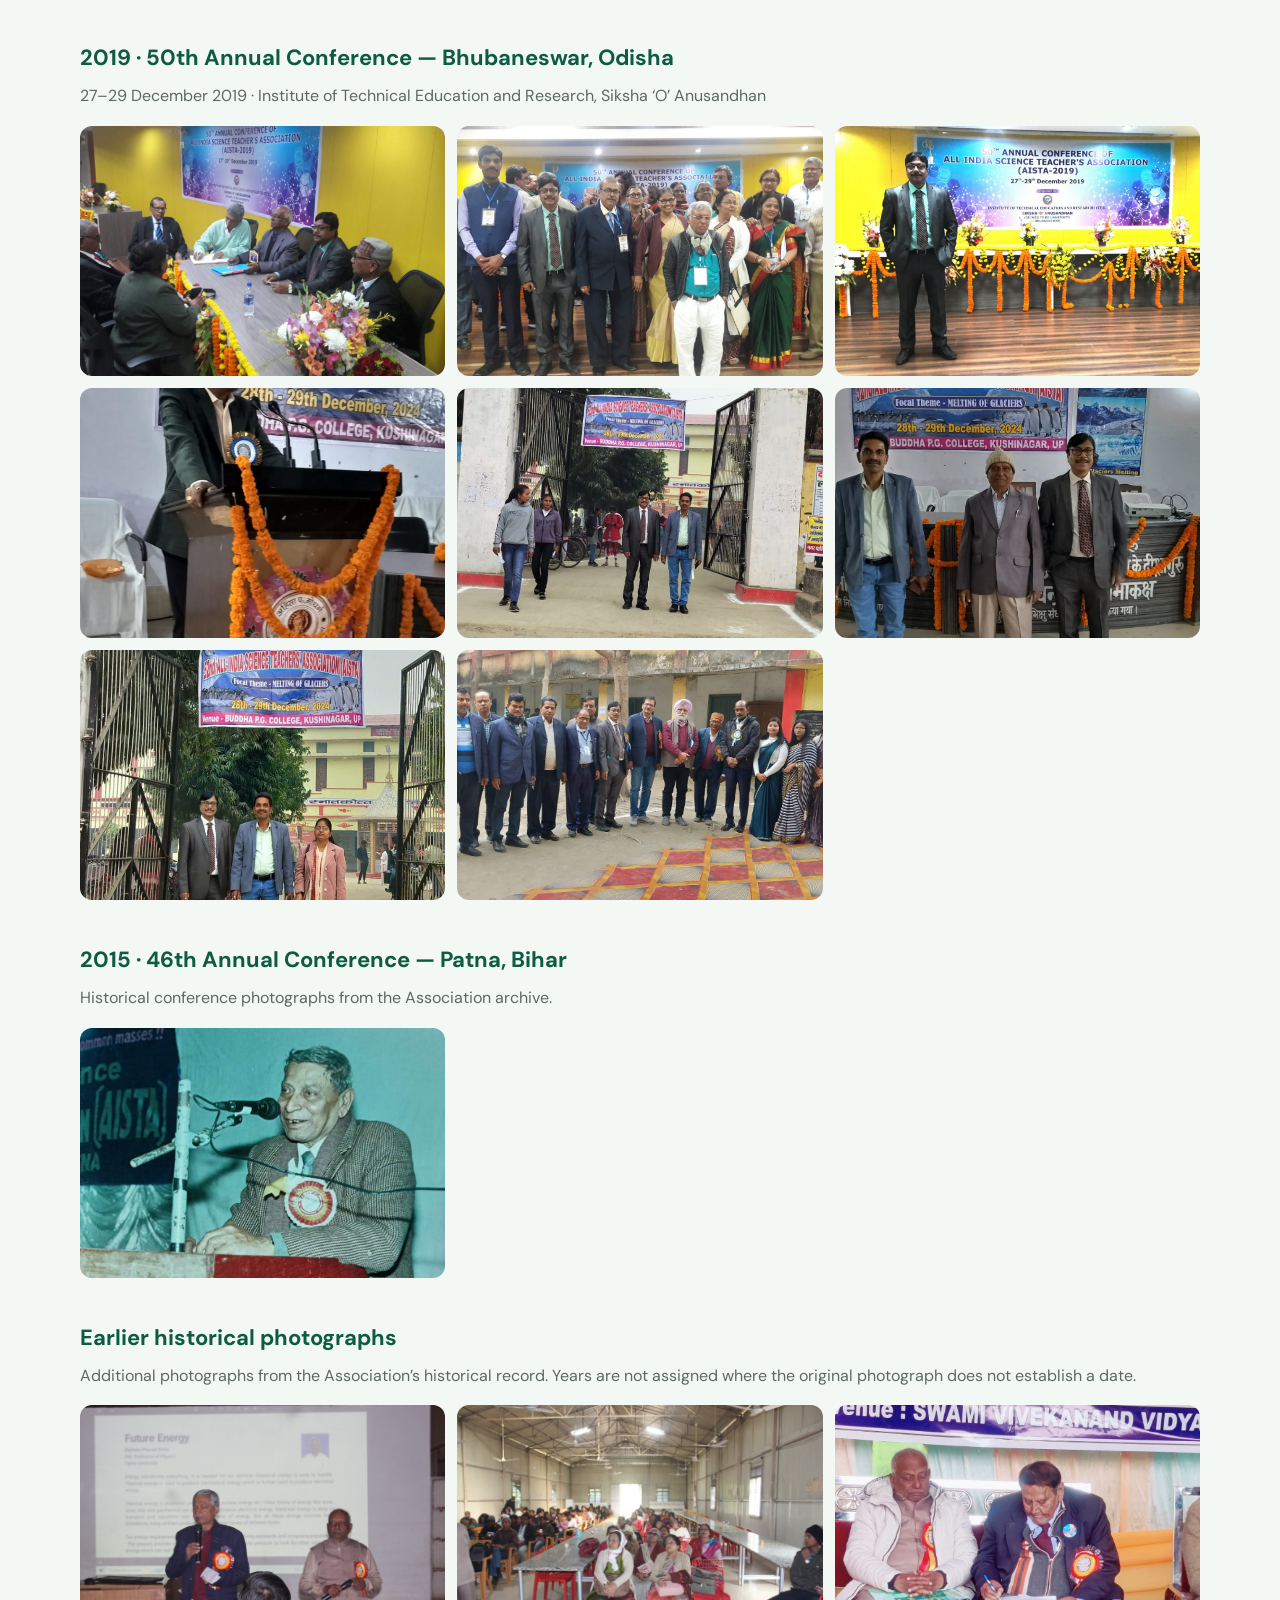
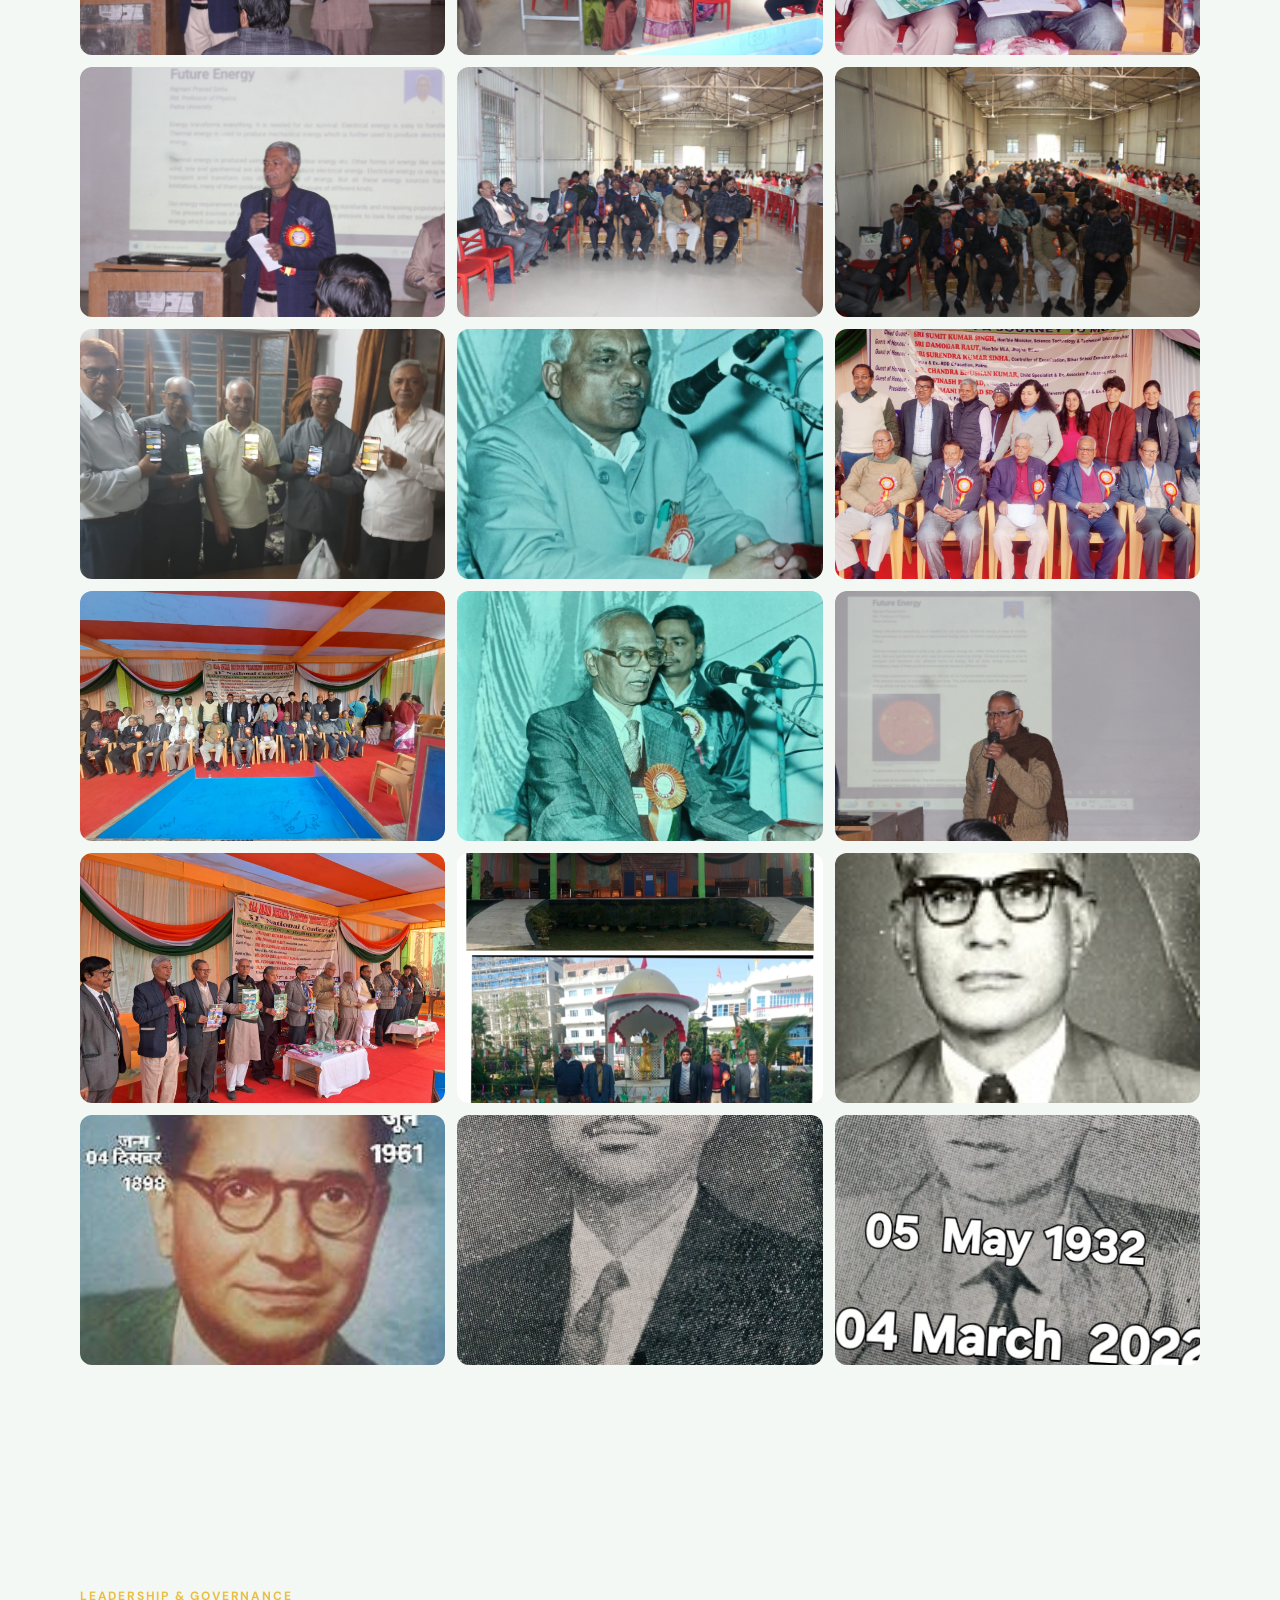
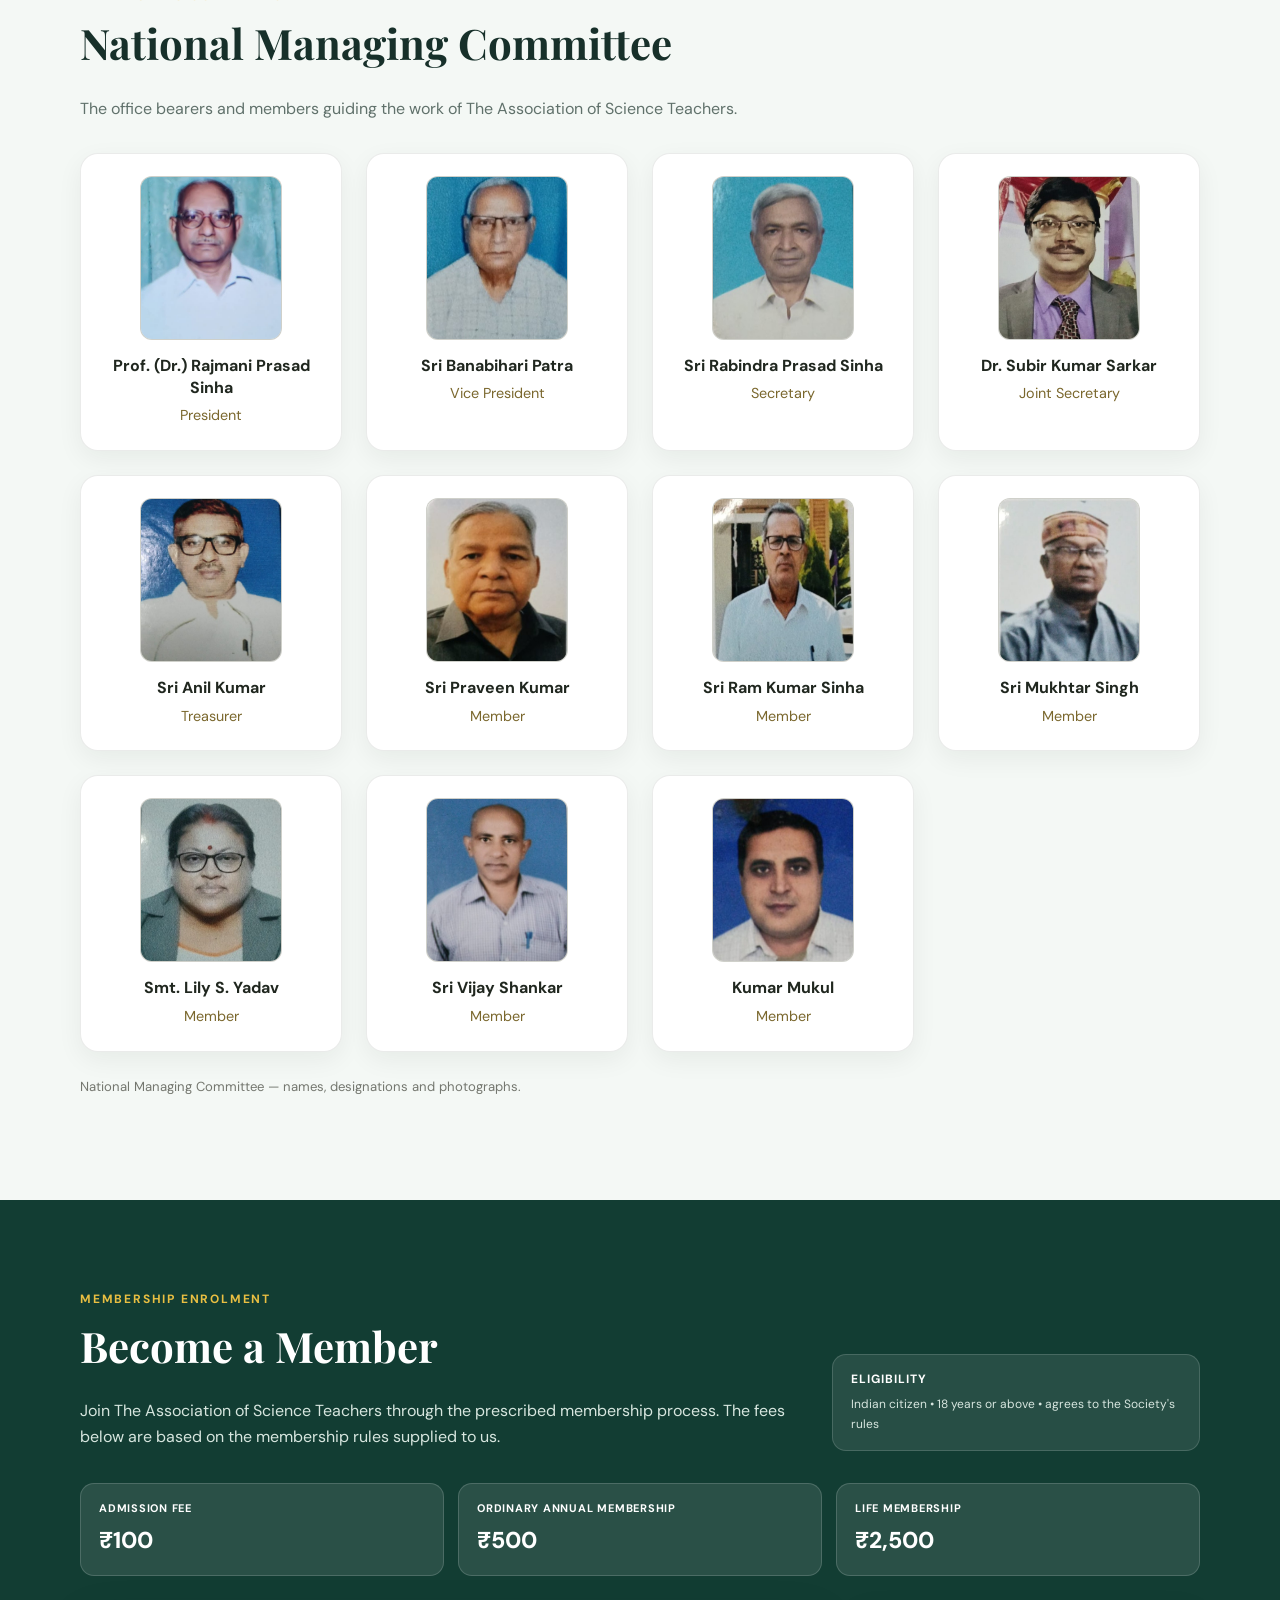
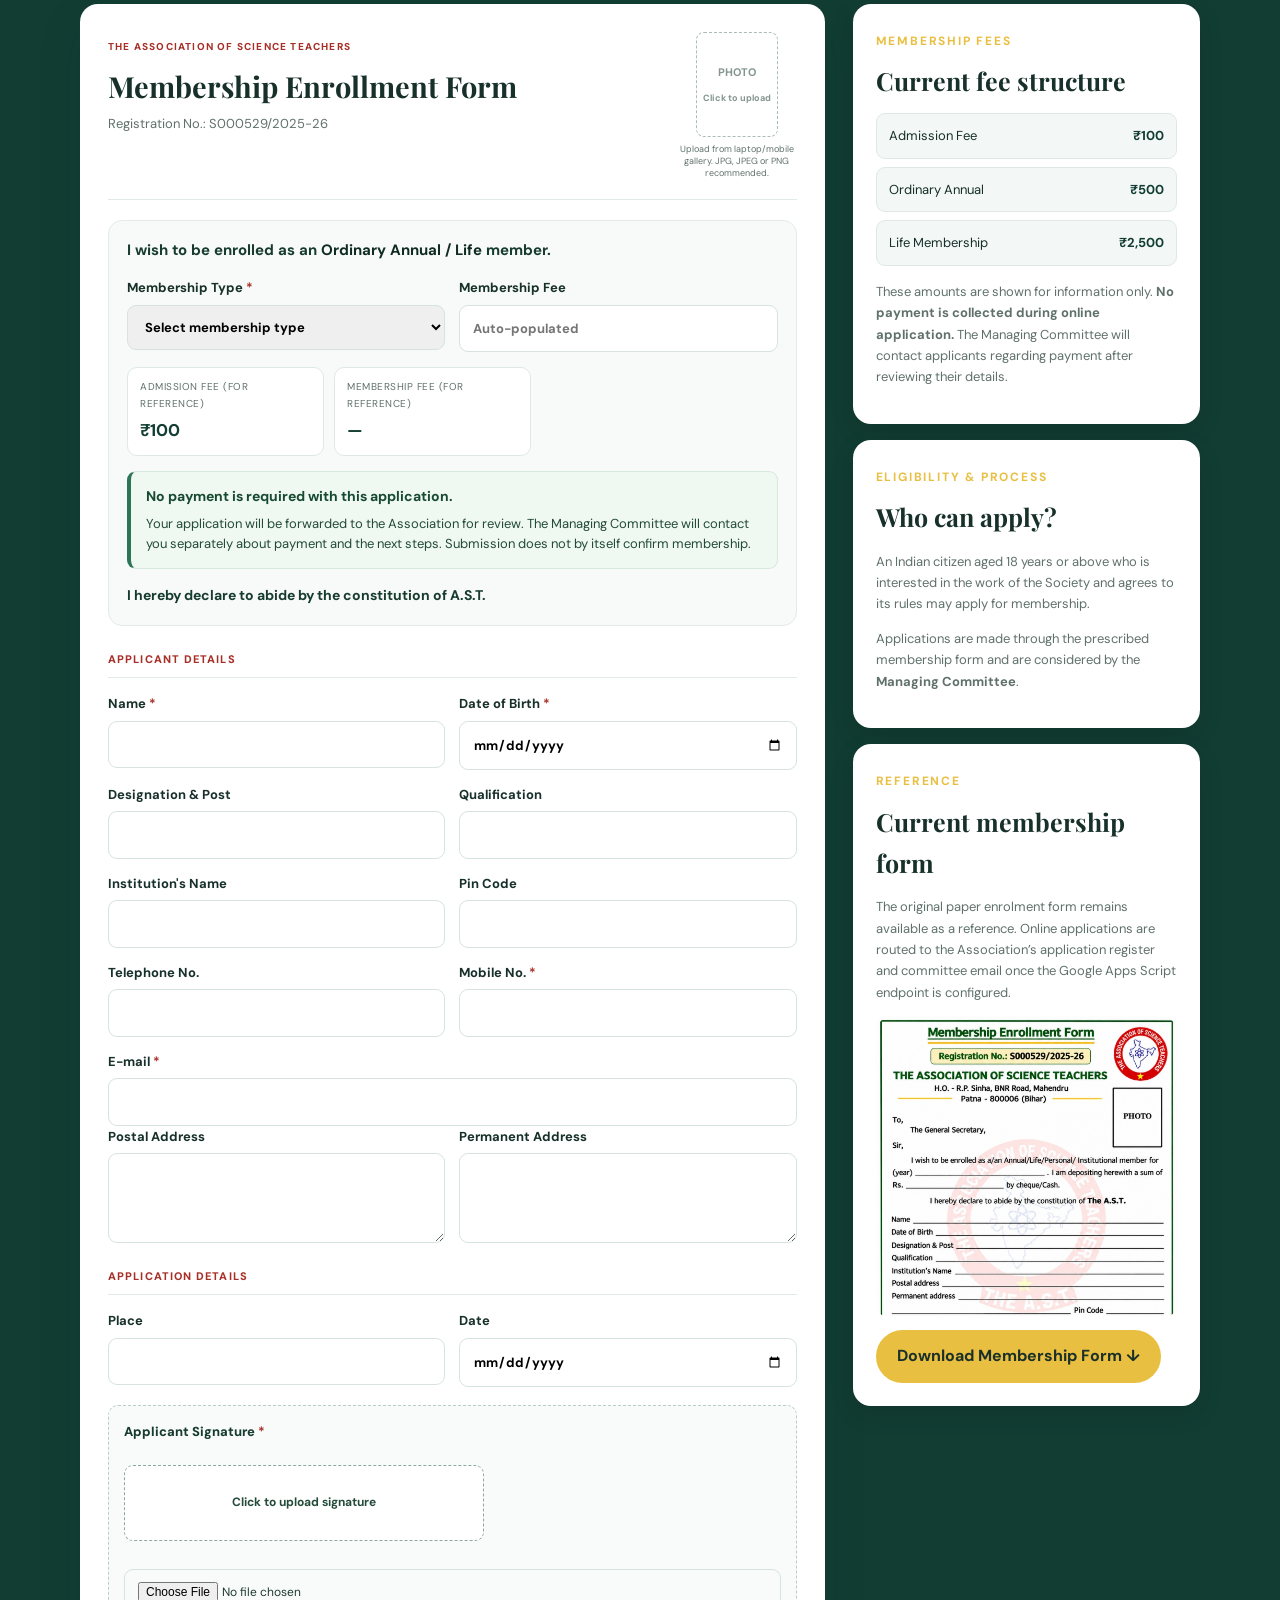
==== commit 2a9d3769: "Add files via upload" ====
--- a/index.html
+++ b/index.html
@@ -272,15 +272,17 @@
 
 <section id="gallery" class="section gallery-section"><div class="container">
 <div class="section-tag">ASSOCIATION IN ACTION</div><h2>Conference & activity gallery</h2>
-<div class="gallery">
-<img src="assets/conference-speaker.jpg" alt="Science education presentation"><img src="assets/conference-audience.jpg" alt="Conference audience"><img src="assets/conference-stage.jpg" alt="Conference stage"><img src="assets/conference-delegates.jpg" alt="Conference delegates"><img src="assets/conference-hall.jpg" alt="Teachers attending a conference"><img src="assets/conference-ceremony.jpg" alt="Conference participants"><img src="assets/conference-dec-01.jpg" alt="a.s.t. website launch"><img src="assets/conference-dec-02.jpg" alt="mr speech"><img src="assets/conference-dec-03.jpg" alt="dec conference group">
-<img src="assets/conference-dec-04.jpg" alt="dec conference group 1">
-<img src="assets/conference-dec-05.jpg" alt="nagpur giri conference group">
-<img src="assets/conference-dec-06.jpg" alt="Bana sir speech">
-<img src="assets/conference-dec-07.jpg" alt="dec conference group book">
-<img src="assets/conference-dec-08.jpg" alt="dec conference member group">
-<img src="assets/conference-dec-09.jpg" alt="aista 1 conference member"><img src="assets/conference-dec-10.jpg" alt="k s krishnan conference member"><img src="assets/conference-dec-11.jpg" alt="prof v n vanchu conference member"><img src="assets/conference-dec-12.jpg" alt="r p singh conference member"><img src="assets/conference-dec-13.jpg" alt="patna conference member speech">
-</div></div></section>
+<p class="lead">A visual record of the Association’s conferences and activities, arranged with the latest events first.</p>
+<div class="gallery-year"><h3>2024 · 52nd Annual Conference — Kushinagar, Uttar Pradesh</h3><p>28–29 December 2024 · Focal theme: Melting of Glaciers · Buddha P.G. College</p><div class="gallery">
+<img src="assets/conference-2024-kushinagar-01.jpg" alt="52nd Annual Conference, Kushinagar, 2024 — photograph 1" loading="lazy"><img src="assets/conference-2024-kushinagar-02.jpg" alt="52nd Annual Conference, Kushinagar, 2024 — photograph 2" loading="lazy"><img src="assets/conference-2024-kushinagar-03.jpg" alt="52nd Annual Conference, Kushinagar, 2024 — photograph 3" loading="lazy"><img src="assets/conference-2024-kushinagar-04.jpg" alt="52nd Annual Conference, Kushinagar, 2024 — photograph 4" loading="lazy"><img src="assets/conference-2024-kushinagar-05.jpg" alt="52nd Annual Conference, Kushinagar, 2024 — photograph 5" loading="lazy"><img src="assets/conference-2024-kushinagar-06.jpg" alt="52nd Annual Conference, Kushinagar, 2024 — photograph 6" loading="lazy"></div></div>
+<div class="gallery-year"><h3>2019 · 50th Annual Conference — Bhubaneswar, Odisha</h3><p>27–29 December 2019 · Institute of Technical Education and Research, Siksha ‘O’ Anusandhan</p><div class="gallery">
+<img src="assets/conference-2019-bhubaneswar-01.jpg" alt="50th Annual Conference, Bhubaneswar, 2019 — photograph 1" loading="lazy"><img src="assets/conference-2019-bhubaneswar-02.jpg" alt="50th Annual Conference, Bhubaneswar, 2019 — photograph 2" loading="lazy"><img src="assets/conference-2019-bhubaneswar-03.jpg" alt="50th Annual Conference, Bhubaneswar, 2019 — photograph 3" loading="lazy"><img src="assets/conference-2019-bhubaneswar-04.jpg" alt="50th Annual Conference, Bhubaneswar, 2019 — photograph 4" loading="lazy"><img src="assets/conference-2019-bhubaneswar-05.jpg" alt="50th Annual Conference, Bhubaneswar, 2019 — photograph 5" loading="lazy"><img src="assets/conference-2019-bhubaneswar-06.jpg" alt="50th Annual Conference, Bhubaneswar, 2019 — photograph 6" loading="lazy"><img src="assets/conference-2019-bhubaneswar-07.jpg" alt="50th Annual Conference, Bhubaneswar, 2019 — photograph 7" loading="lazy"><img src="assets/conference-2019-bhubaneswar-08.jpg" alt="50th Annual Conference, Bhubaneswar, 2019 — photograph 8" loading="lazy"></div></div>
+<div class="gallery-year"><h3>2015 · 46th Annual Conference — Patna, Bihar</h3><p>Historical conference photographs from the Association archive.</p><div class="gallery">
+<img src="assets/conference-dec-13.jpg" alt="46th Annual Conference, Patna, 2015 — conference photograph" loading="lazy">
+</div></div>
+<div class="gallery-year"><h3>Earlier historical photographs</h3><p>Additional photographs from the Association’s historical record. Years are not assigned where the original photograph does not establish a date.</p><div class="gallery">
+<img src="assets/conference-speaker.jpg" alt="Historical Association conference or activity photograph" loading="lazy"><img src="assets/conference-audience.jpg" alt="Historical Association conference or activity photograph" loading="lazy"><img src="assets/conference-stage.jpg" alt="Historical Association conference or activity photograph" loading="lazy"><img src="assets/conference-delegates.jpg" alt="Historical Association conference or activity photograph" loading="lazy"><img src="assets/conference-hall.jpg" alt="Historical Association conference or activity photograph" loading="lazy"><img src="assets/conference-ceremony.jpg" alt="Historical Association conference or activity photograph" loading="lazy"><img src="assets/conference-dec-01.jpg" alt="Historical Association conference or activity photograph" loading="lazy"><img src="assets/conference-dec-02.jpg" alt="Historical Association conference or activity photograph" loading="lazy"><img src="assets/conference-dec-03.jpg" alt="Historical Association conference or activity photograph" loading="lazy"><img src="assets/conference-dec-04.jpg" alt="Historical Association conference or activity photograph" loading="lazy"><img src="assets/conference-dec-05.jpg" alt="Historical Association conference or activity photograph" loading="lazy"><img src="assets/conference-dec-06.jpg" alt="Historical Association conference or activity photograph" loading="lazy"><img src="assets/conference-dec-07.jpg" alt="Historical Association conference or activity photograph" loading="lazy"><img src="assets/conference-dec-08.jpg" alt="Historical Association conference or activity photograph" loading="lazy"><img src="assets/conference-dec-09.jpg" alt="Historical Association conference or activity photograph" loading="lazy"><img src="assets/conference-dec-10.jpg" alt="Historical Association conference or activity photograph" loading="lazy"><img src="assets/conference-dec-11.jpg" alt="Historical Association conference or activity photograph" loading="lazy"><img src="assets/conference-dec-12.jpg" alt="Historical Association conference or activity photograph" loading="lazy"></div></div>
+</div></section>
 
 
 <div class="gallery-lightbox" id="galleryLightbox" role="dialog" aria-modal="true" aria-label="Gallery photo viewer" aria-hidden="true">
--- a/style.css
+++ b/style.css
@@ -477,3 +477,6 @@
 .gallery-lightbox-download{position:absolute;bottom:22px;left:50%;transform:translateX(-50%);background:var(--gold);color:#17302a;padding:11px 20px;border-radius:999px;font-weight:700}
 .gallery-lightbox-close:hover,.gallery-lightbox-nav:hover{background:rgba(255,255,255,.25)}
 @media(max-width:600px){.gallery-lightbox{padding:64px 48px 82px}.gallery-lightbox-figure{max-width:100%;max-height:75vh}.gallery-lightbox-figure img{max-height:65vh}.gallery-lightbox-prev{left:5px}.gallery-lightbox-next{right:5px}.gallery-lightbox-nav{width:38px;height:38px}.gallery-lightbox-close{right:12px;top:12px}}
+
+/* Chronological conference gallery */
+.gallery-year{margin:30px 0 42px}.gallery-year h3{font-size:22px;color:var(--green,#174b3b);margin:0 0 7px}.gallery-year>p{color:#5d6863;margin:0 0 16px}.gallery-year .gallery{margin-top:12px}
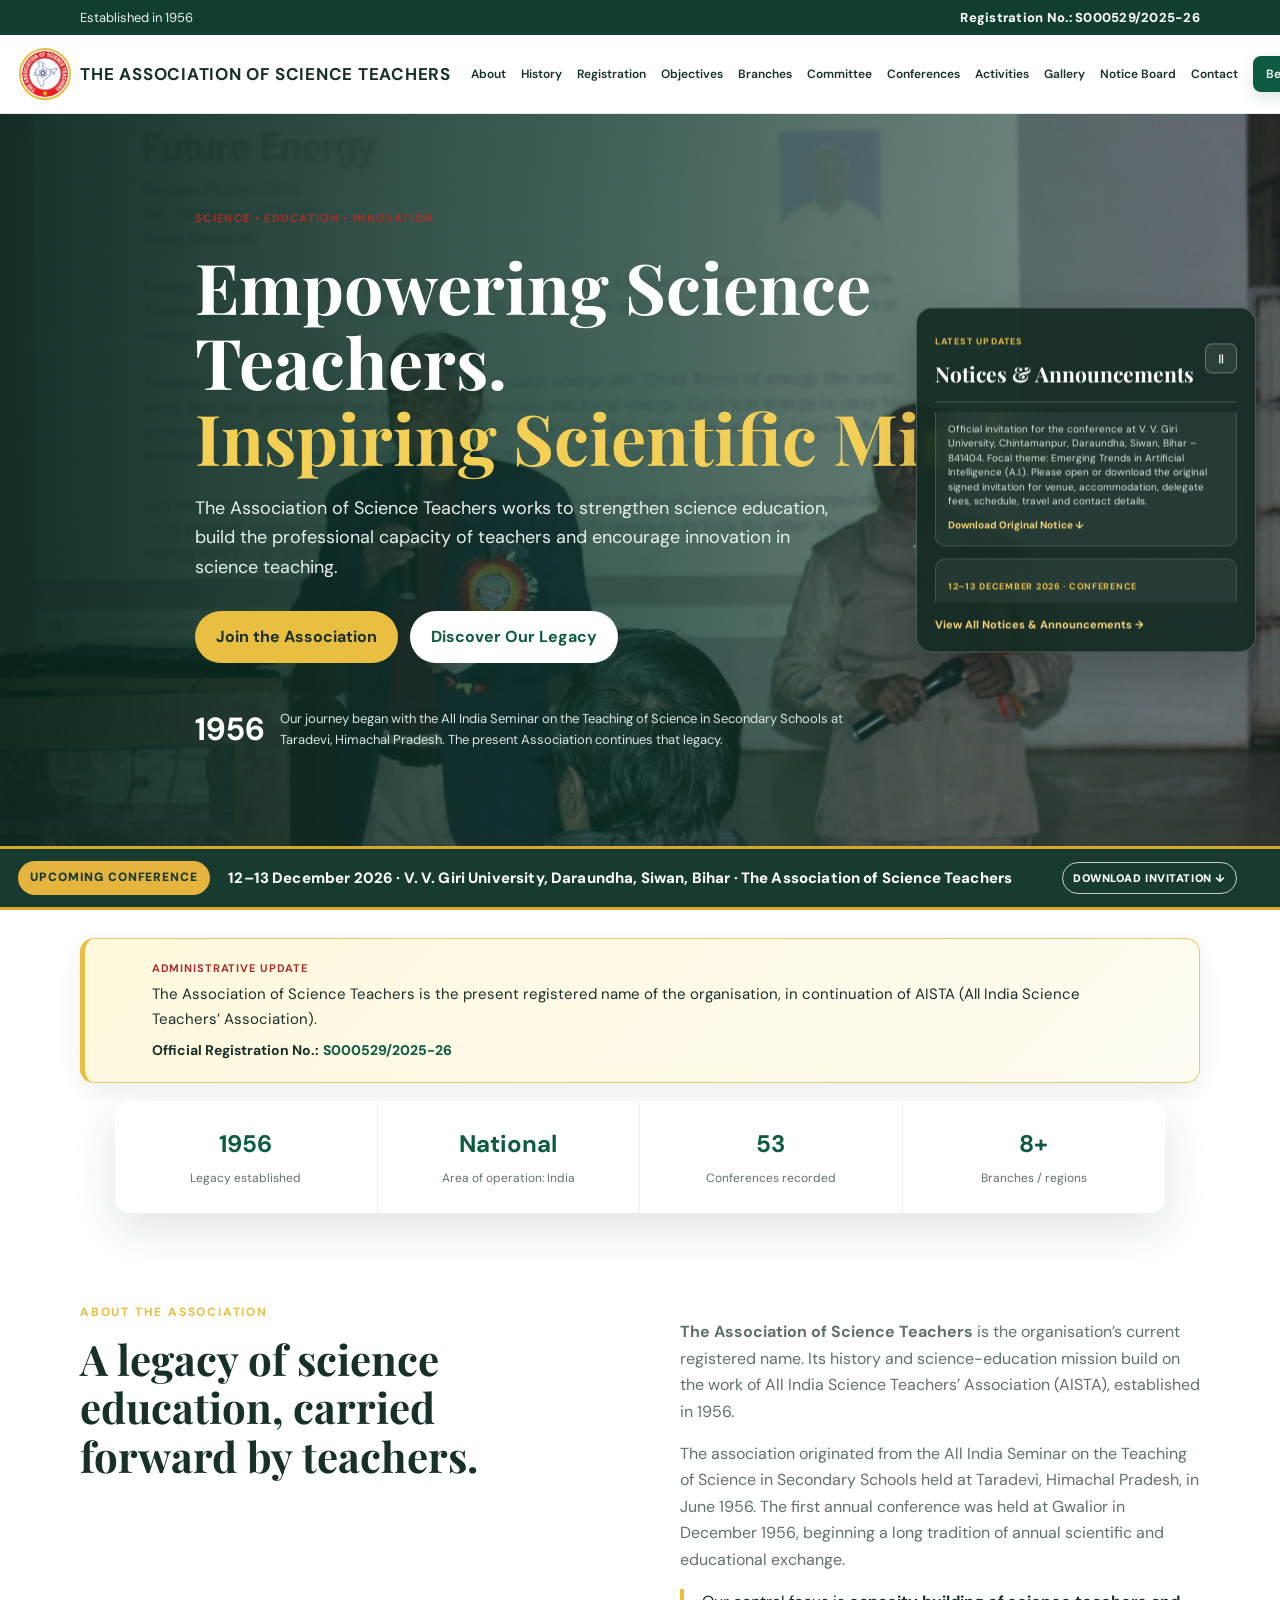
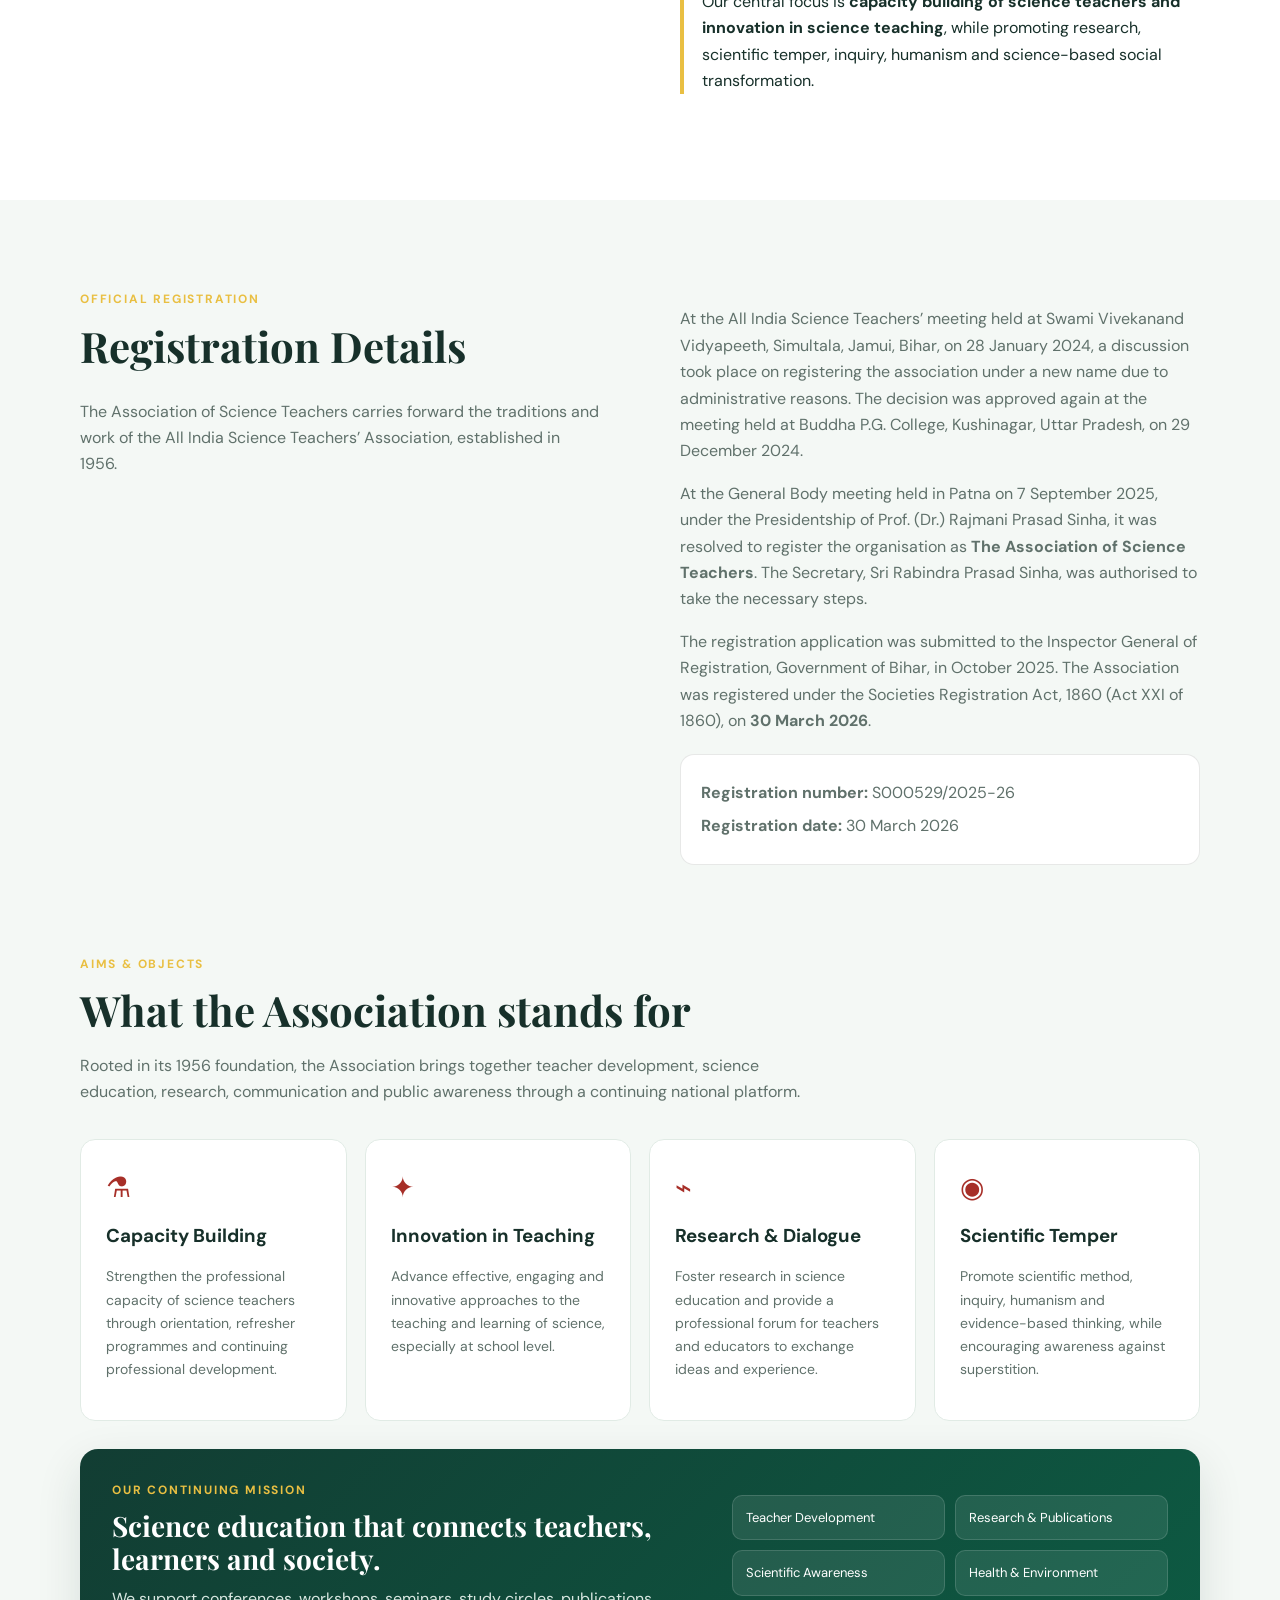
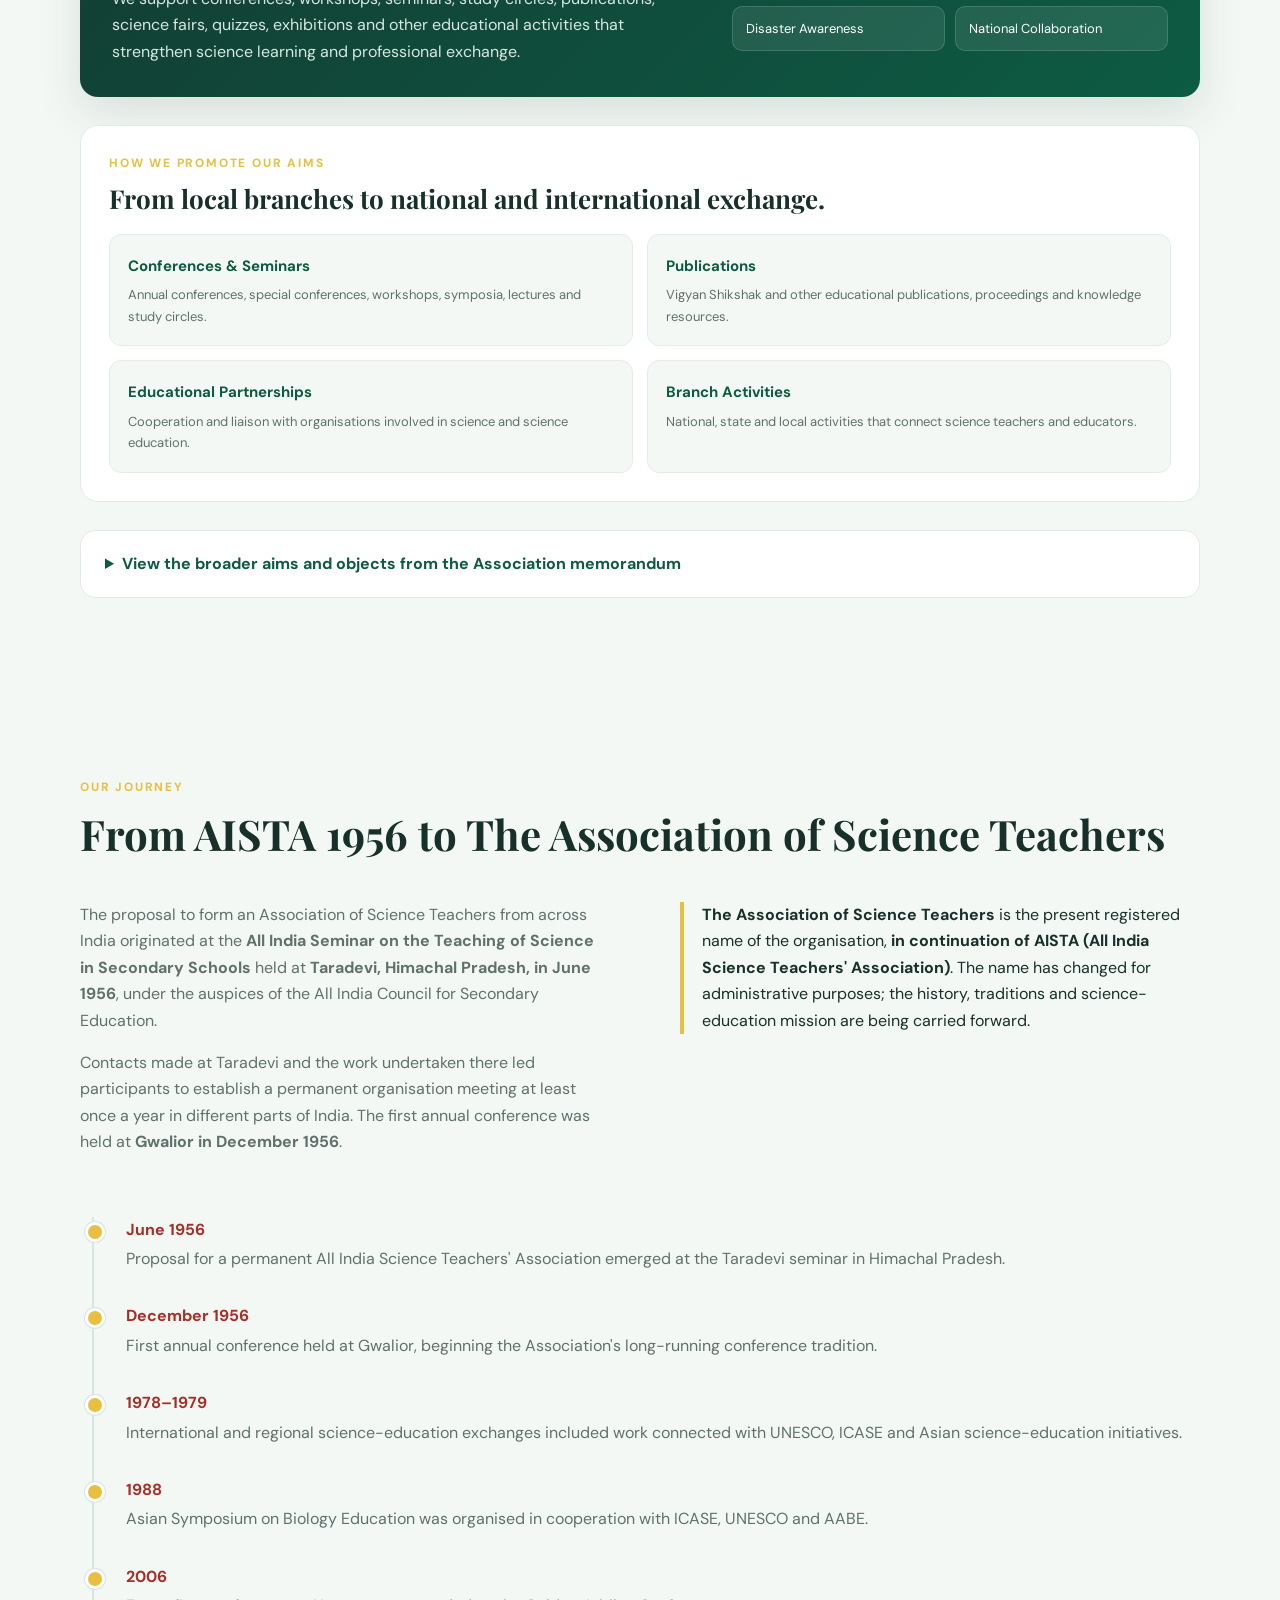
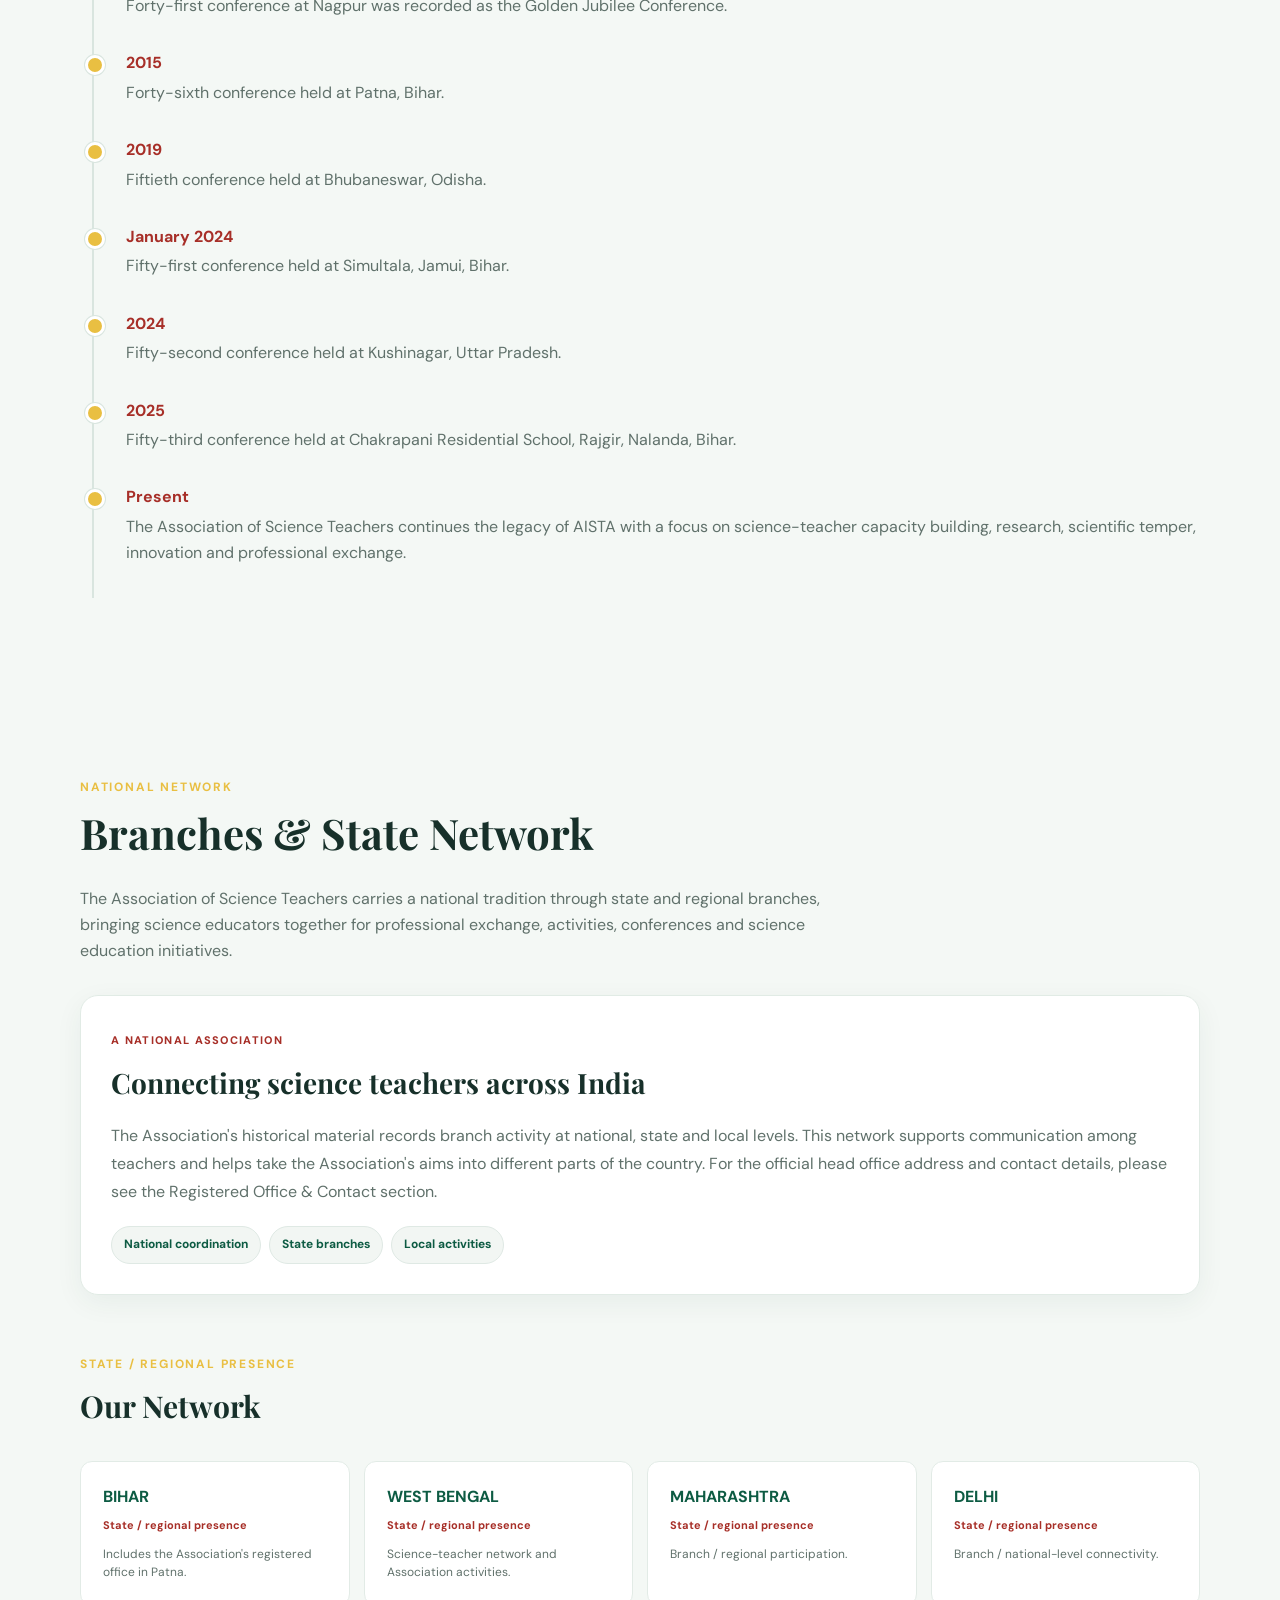
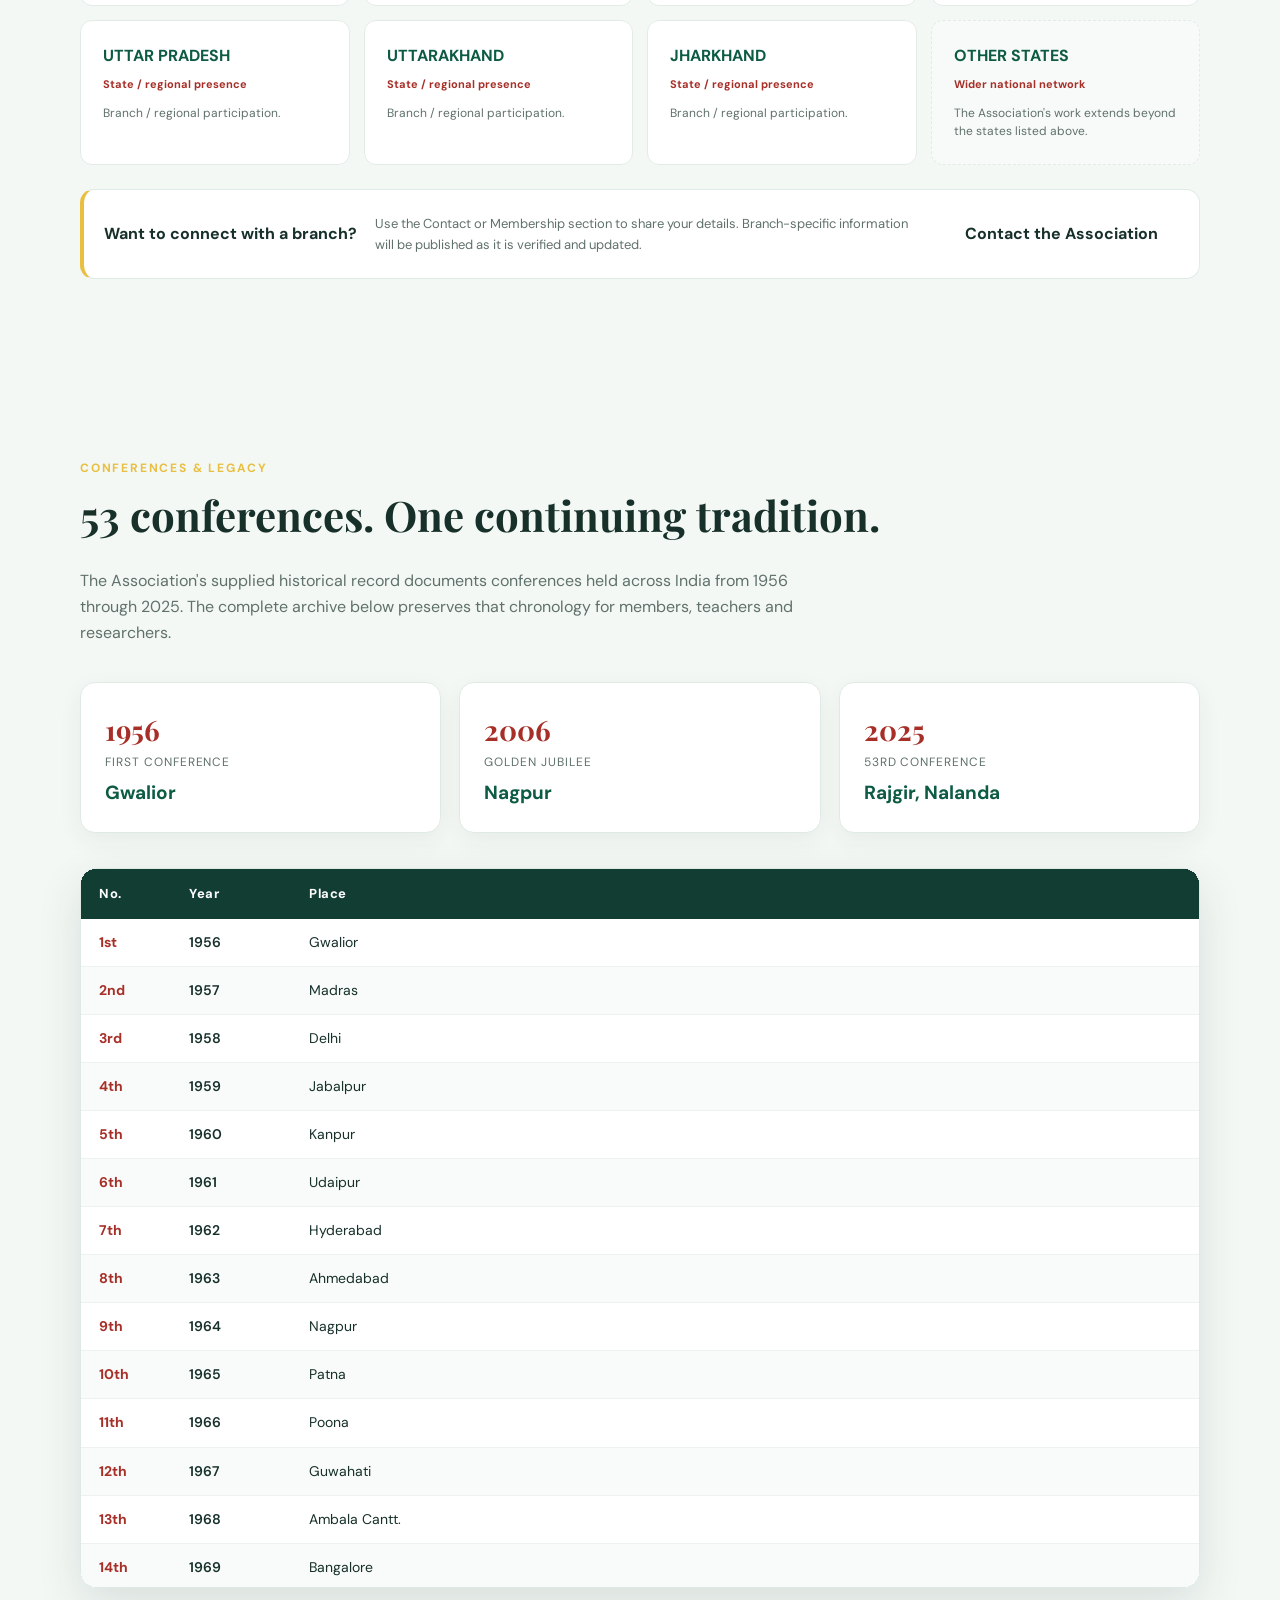
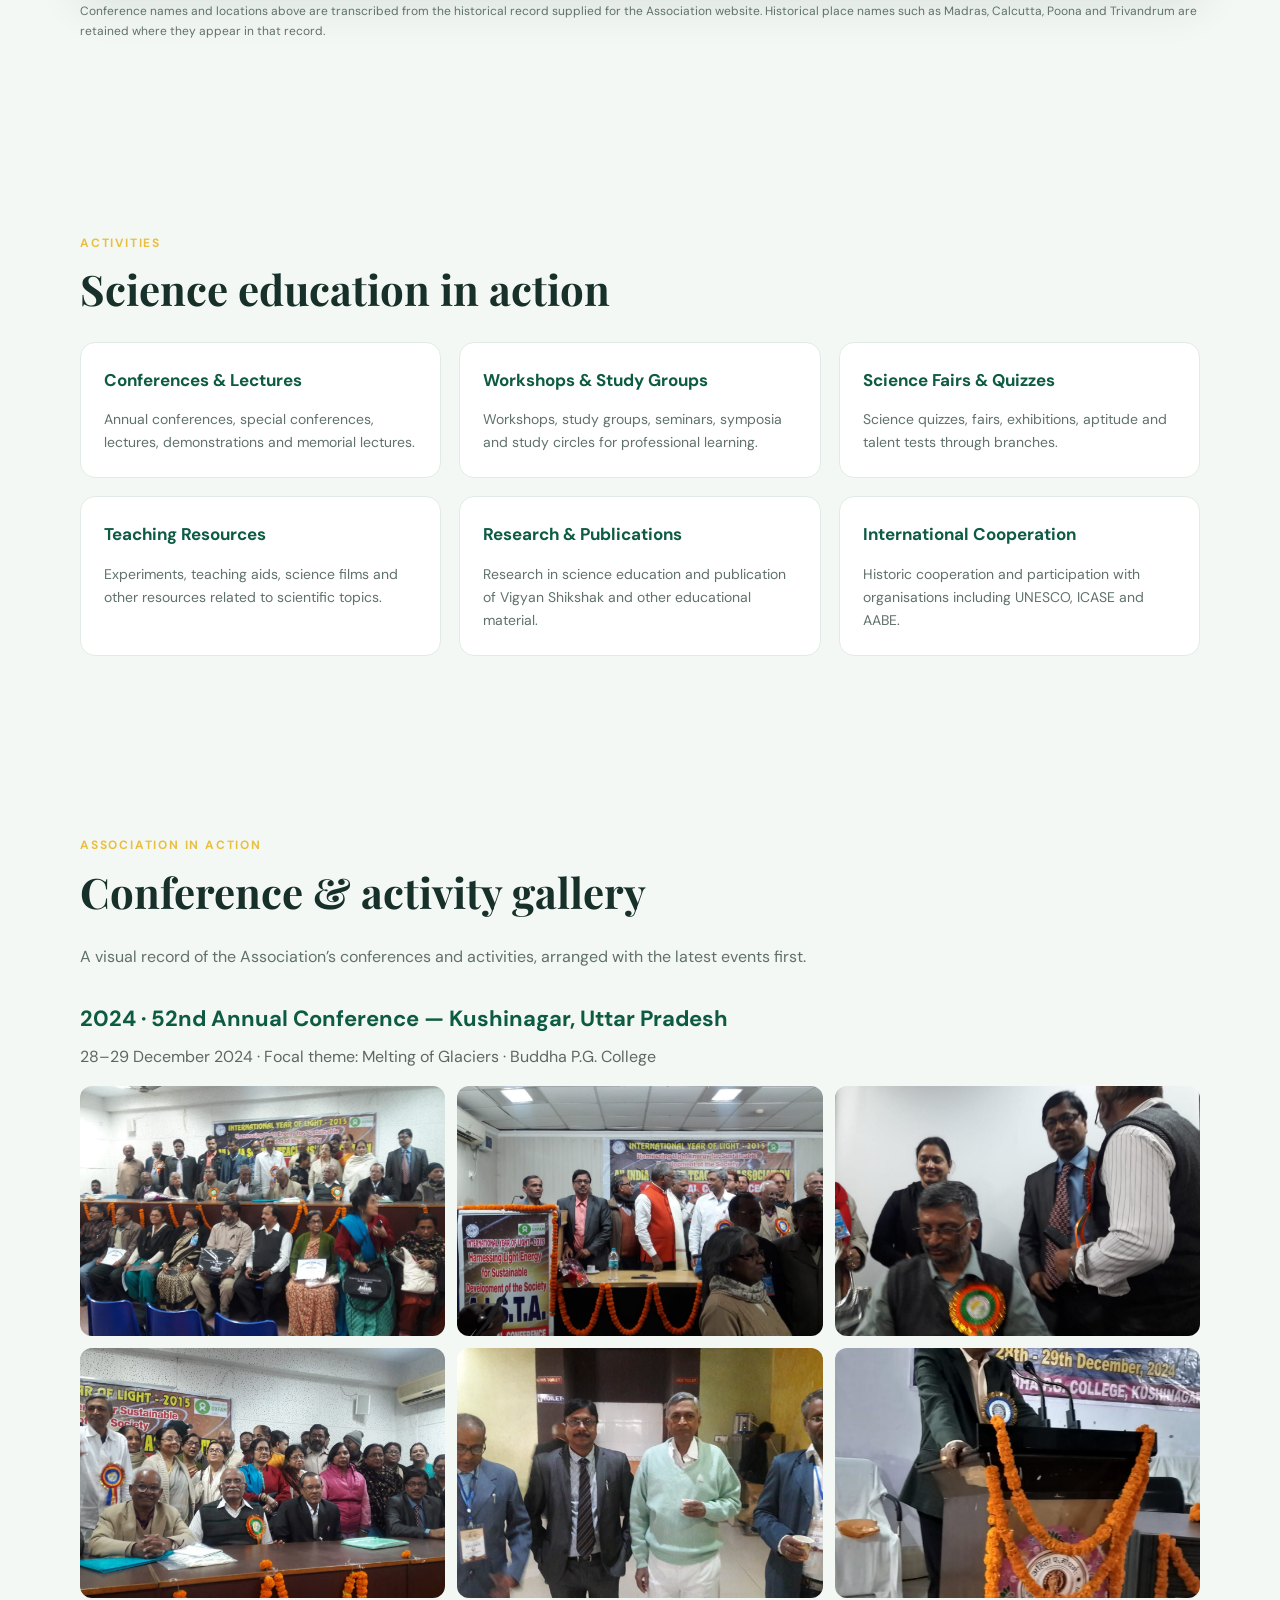
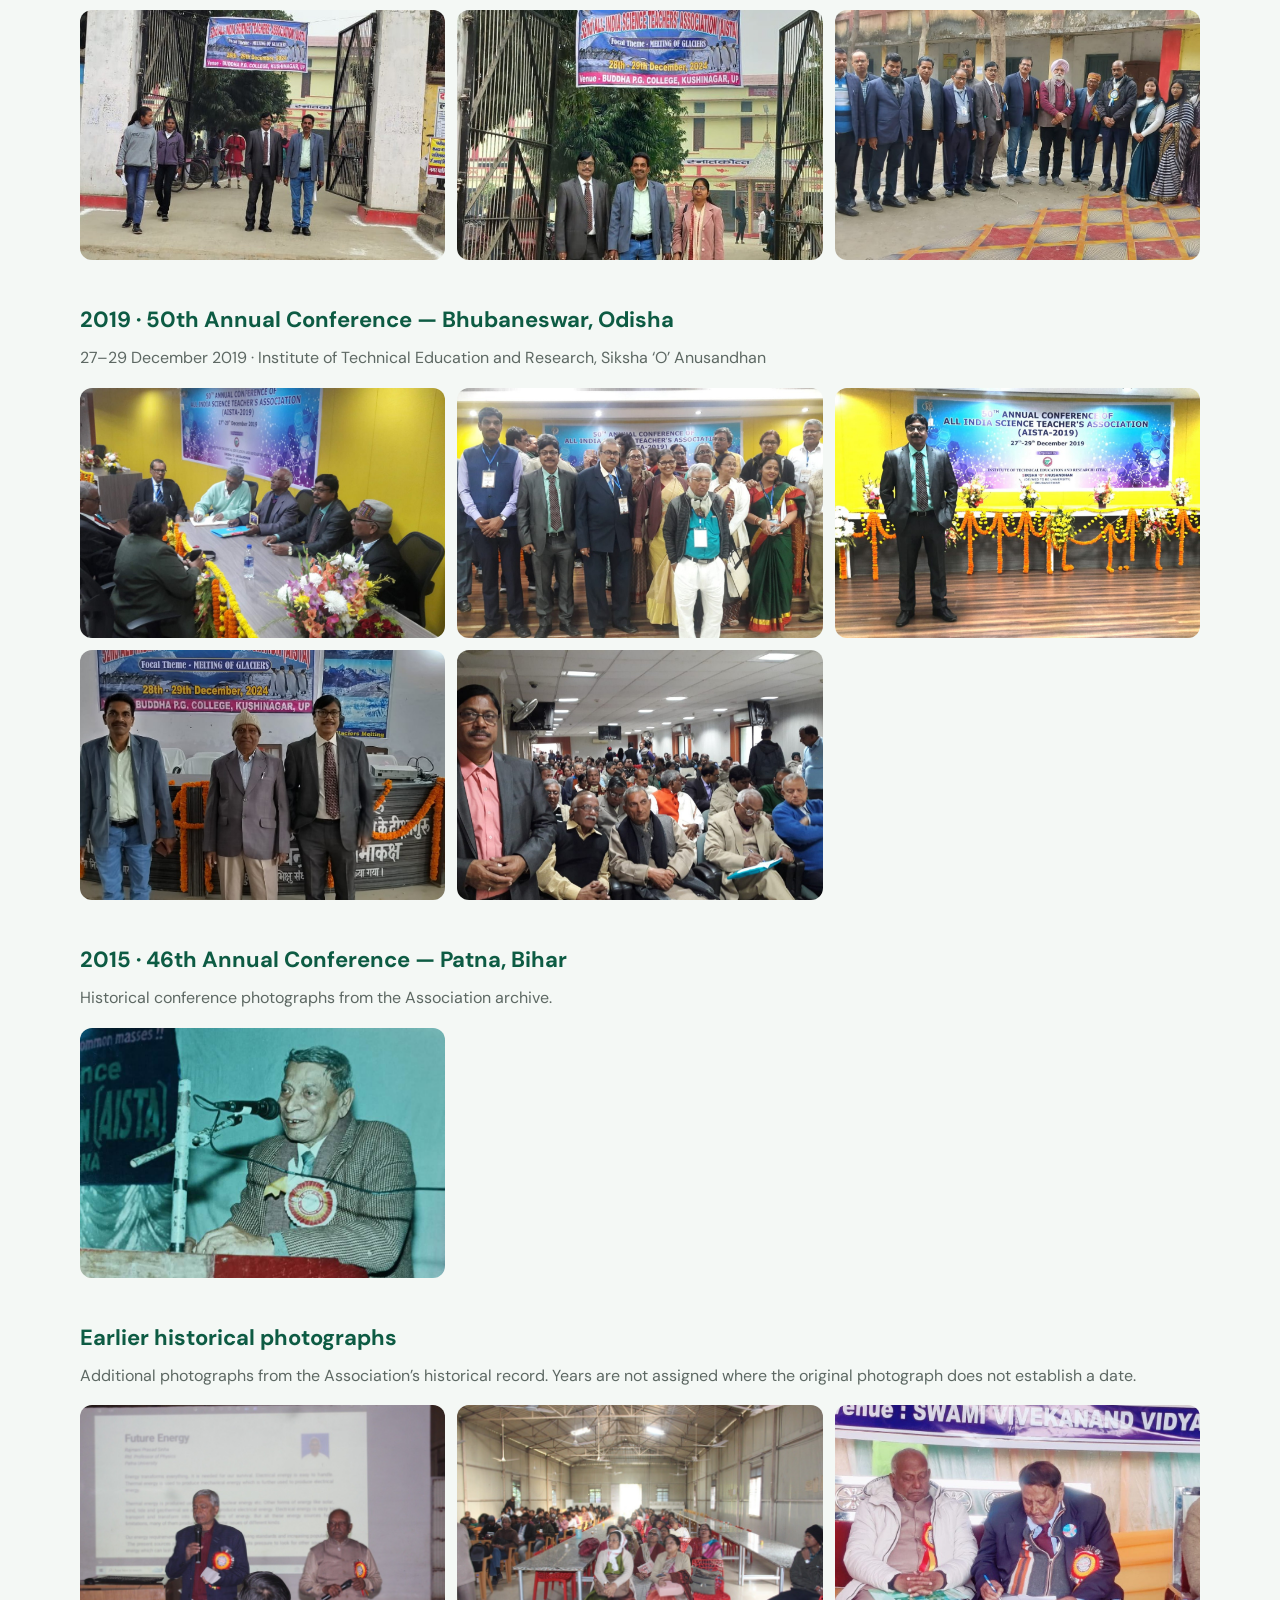
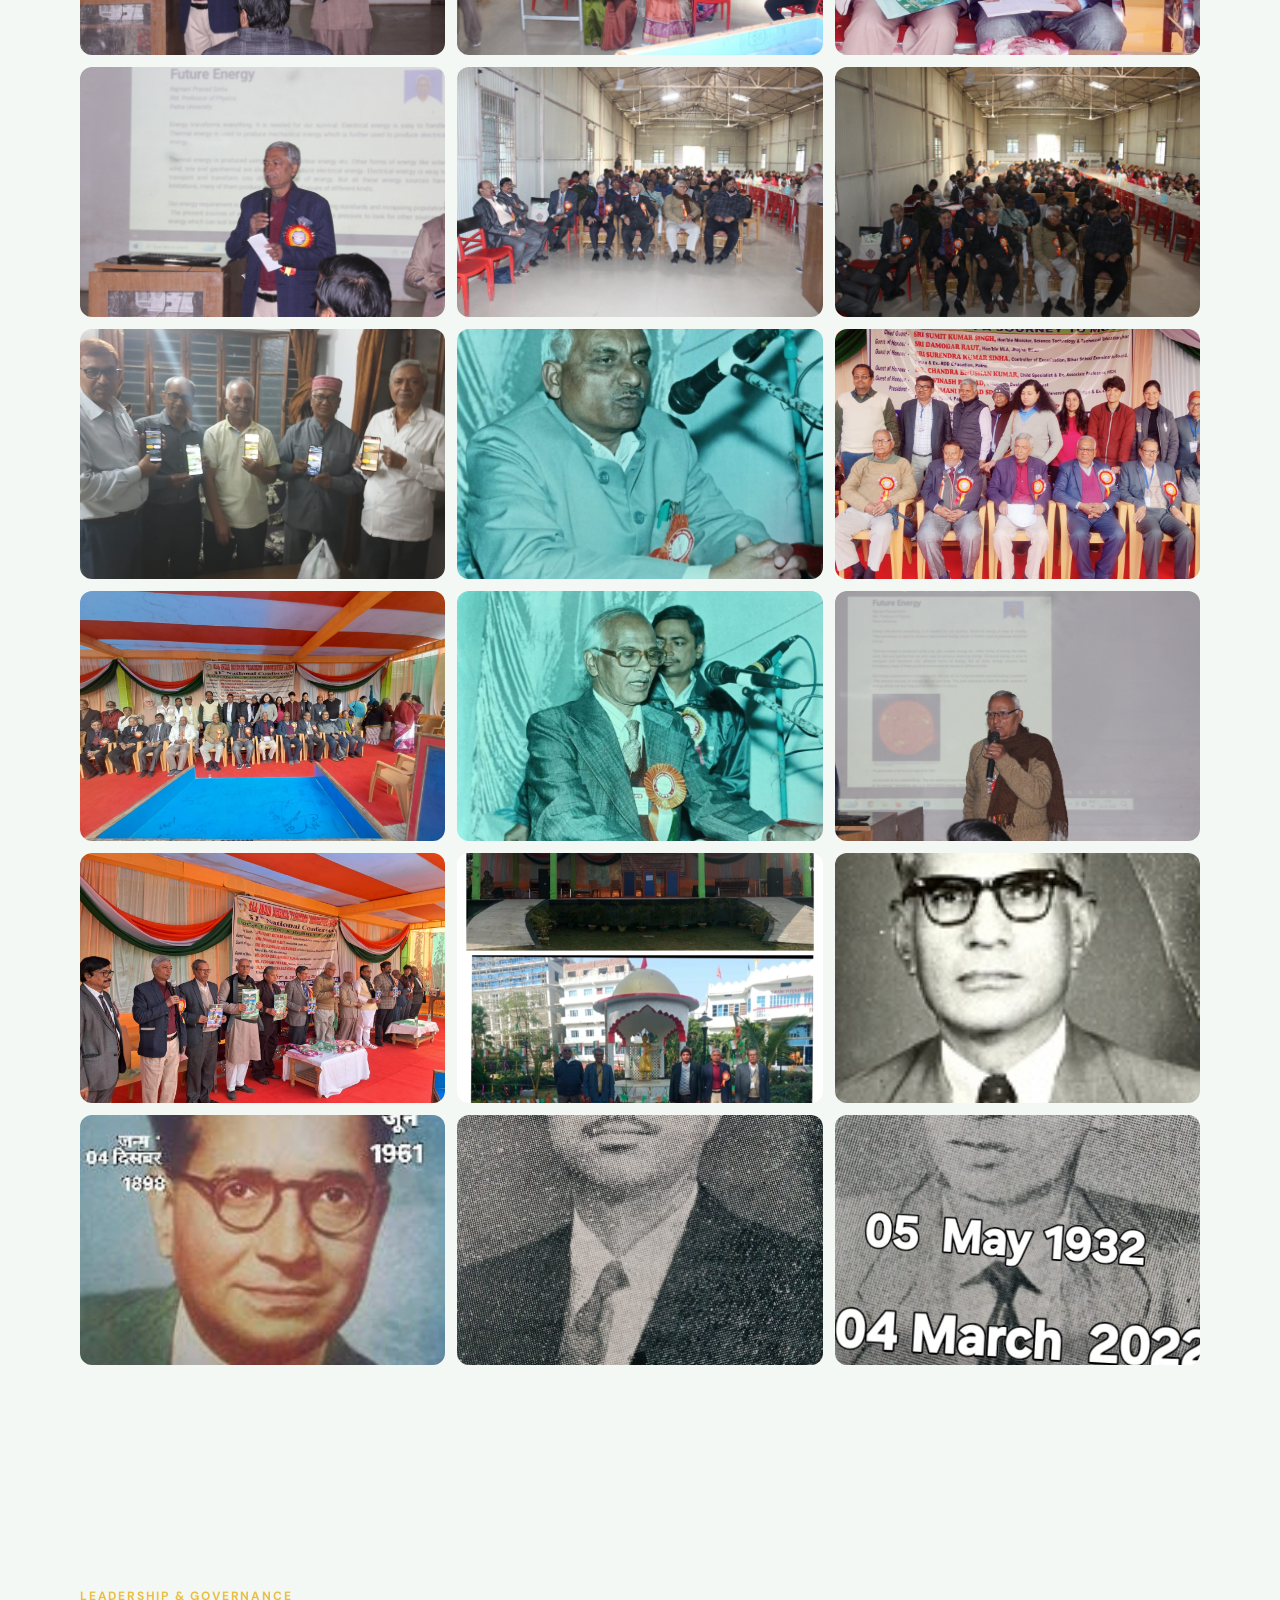
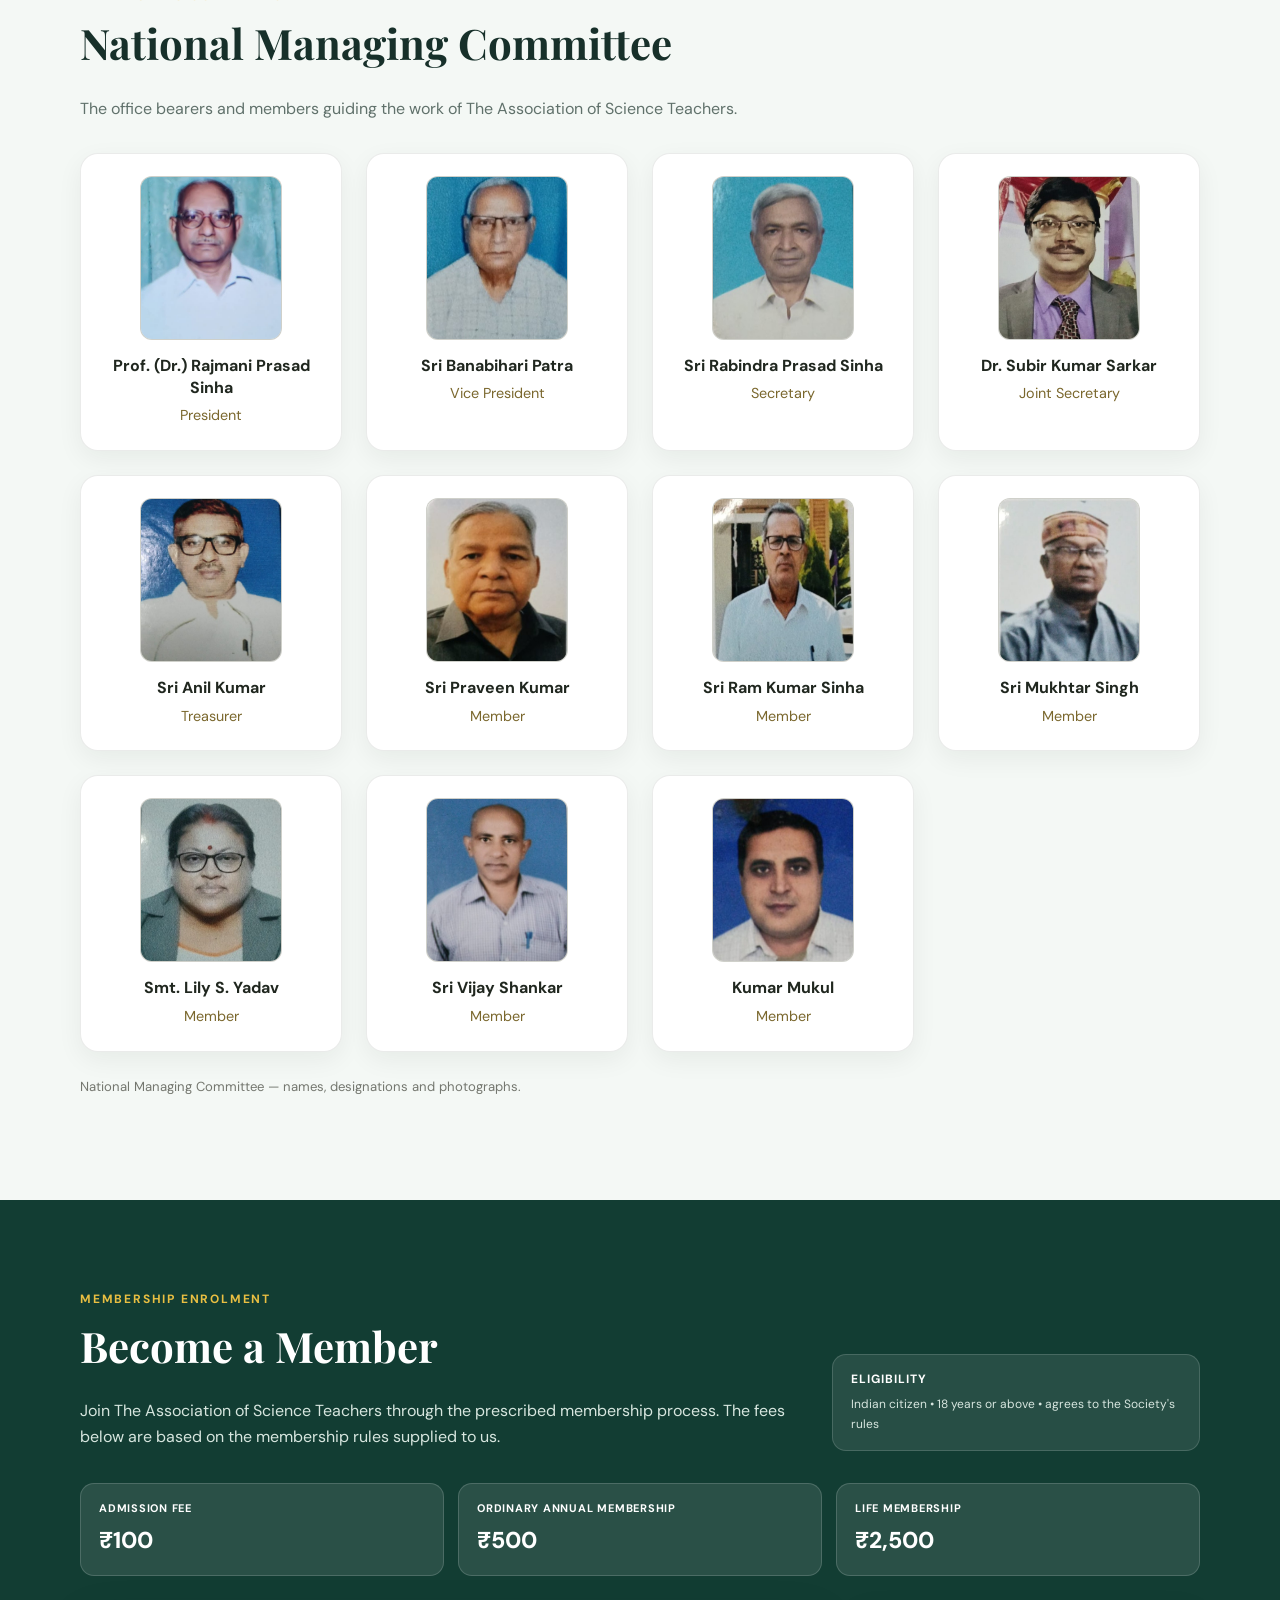
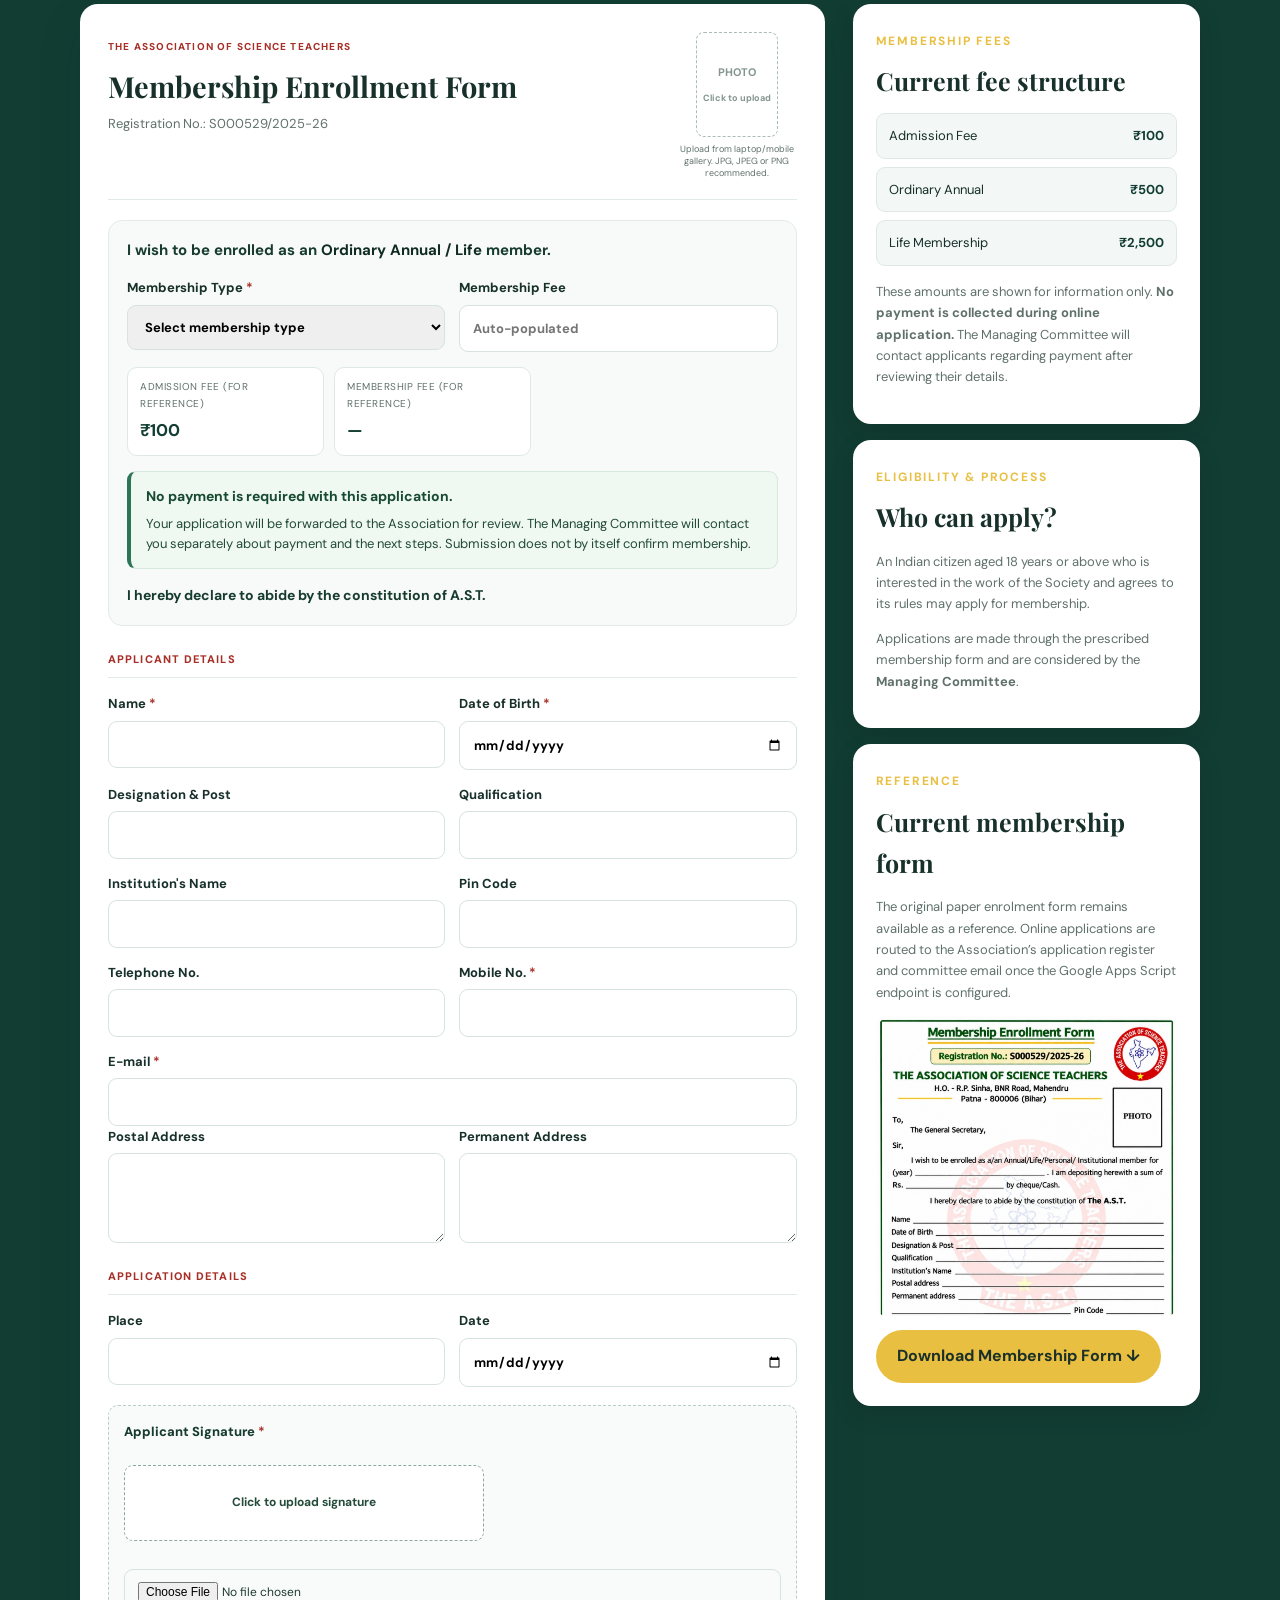
==== commit ba40d956: "Add files via upload" ====
--- a/index.html
+++ b/index.html
@@ -274,9 +274,9 @@
 <div class="section-tag">ASSOCIATION IN ACTION</div><h2>Conference & activity gallery</h2>
 <p class="lead">A visual record of the Association’s conferences and activities, arranged with the latest events first.</p>
 <div class="gallery-year"><h3>2024 · 52nd Annual Conference — Kushinagar, Uttar Pradesh</h3><p>28–29 December 2024 · Focal theme: Melting of Glaciers · Buddha P.G. College</p><div class="gallery">
-<img src="assets/conference-2024-kushinagar-01.jpg" alt="52nd Annual Conference, Kushinagar, 2024 — photograph 1" loading="lazy"><img src="assets/conference-2024-kushinagar-02.jpg" alt="52nd Annual Conference, Kushinagar, 2024 — photograph 2" loading="lazy"><img src="assets/conference-2024-kushinagar-03.jpg" alt="52nd Annual Conference, Kushinagar, 2024 — photograph 3" loading="lazy"><img src="assets/conference-2024-kushinagar-04.jpg" alt="52nd Annual Conference, Kushinagar, 2024 — photograph 4" loading="lazy"><img src="assets/conference-2024-kushinagar-05.jpg" alt="52nd Annual Conference, Kushinagar, 2024 — photograph 5" loading="lazy"><img src="assets/conference-2024-kushinagar-06.jpg" alt="52nd Annual Conference, Kushinagar, 2024 — photograph 6" loading="lazy"></div></div>
+<img src="assets/conference-2024-kushinagar-01.jpg" alt="52nd Annual Conference, Kushinagar, 2024 — photograph 1" loading="lazy"><img src="assets/conference-2024-kushinagar-03.jpg" alt="52nd Annual Conference, Kushinagar, 2024 — photograph 2" loading="lazy"><img src="assets/conference-2024-kushinagar-04.jpg" alt="52nd Annual Conference, Kushinagar, 2024 — photograph 3" loading="lazy"><img src="assets/conference-2024-kushinagar-05.jpg" alt="52nd Annual Conference, Kushinagar, 2024 — photograph 4" loading="lazy"><img src="assets/conference-2024-kushinagar-06.jpg" alt="52nd Annual Conference, Kushinagar, 2024 — photograph 5" loading="lazy"><img src="assets/conference-2019-bhubaneswar-04.jpg" alt="52nd Annual Conference, Kushinagar, 2024 — podium photograph" loading="lazy"><img src="assets/conference-2019-bhubaneswar-05.jpg" alt="52nd Annual Conference, Kushinagar, 2024 — college entrance" loading="lazy"><img src="assets/conference-2019-bhubaneswar-07.jpg" alt="52nd Annual Conference, Kushinagar, 2024 — college entrance photograph" loading="lazy"><img src="assets/conference-2019-bhubaneswar-08.jpg" alt="52nd Annual Conference, Kushinagar, 2024 — group photograph" loading="lazy"></div></div>
 <div class="gallery-year"><h3>2019 · 50th Annual Conference — Bhubaneswar, Odisha</h3><p>27–29 December 2019 · Institute of Technical Education and Research, Siksha ‘O’ Anusandhan</p><div class="gallery">
-<img src="assets/conference-2019-bhubaneswar-01.jpg" alt="50th Annual Conference, Bhubaneswar, 2019 — photograph 1" loading="lazy"><img src="assets/conference-2019-bhubaneswar-02.jpg" alt="50th Annual Conference, Bhubaneswar, 2019 — photograph 2" loading="lazy"><img src="assets/conference-2019-bhubaneswar-03.jpg" alt="50th Annual Conference, Bhubaneswar, 2019 — photograph 3" loading="lazy"><img src="assets/conference-2019-bhubaneswar-04.jpg" alt="50th Annual Conference, Bhubaneswar, 2019 — photograph 4" loading="lazy"><img src="assets/conference-2019-bhubaneswar-05.jpg" alt="50th Annual Conference, Bhubaneswar, 2019 — photograph 5" loading="lazy"><img src="assets/conference-2019-bhubaneswar-06.jpg" alt="50th Annual Conference, Bhubaneswar, 2019 — photograph 6" loading="lazy"><img src="assets/conference-2019-bhubaneswar-07.jpg" alt="50th Annual Conference, Bhubaneswar, 2019 — photograph 7" loading="lazy"><img src="assets/conference-2019-bhubaneswar-08.jpg" alt="50th Annual Conference, Bhubaneswar, 2019 — photograph 8" loading="lazy"></div></div>
+<img src="assets/conference-2019-bhubaneswar-01.jpg" alt="50th Annual Conference, Bhubaneswar, 2019 — meeting photograph" loading="lazy"><img src="assets/conference-2019-bhubaneswar-02.jpg" alt="50th Annual Conference, Bhubaneswar, 2019 — group photograph" loading="lazy"><img src="assets/conference-2019-bhubaneswar-03.jpg" alt="50th Annual Conference, Bhubaneswar, 2019 — speaker photograph" loading="lazy"><img src="assets/conference-2019-bhubaneswar-06.jpg" alt="50th Annual Conference, Bhubaneswar, 2019 — conference photograph" loading="lazy"><img src="assets/conference-2024-kushinagar-02.jpg" alt="50th Annual Conference, Bhubaneswar, 2019 — audience photograph" loading="lazy"></div></div>
 <div class="gallery-year"><h3>2015 · 46th Annual Conference — Patna, Bihar</h3><p>Historical conference photographs from the Association archive.</p><div class="gallery">
 <img src="assets/conference-dec-13.jpg" alt="46th Annual Conference, Patna, 2015 — conference photograph" loading="lazy">
 </div></div>
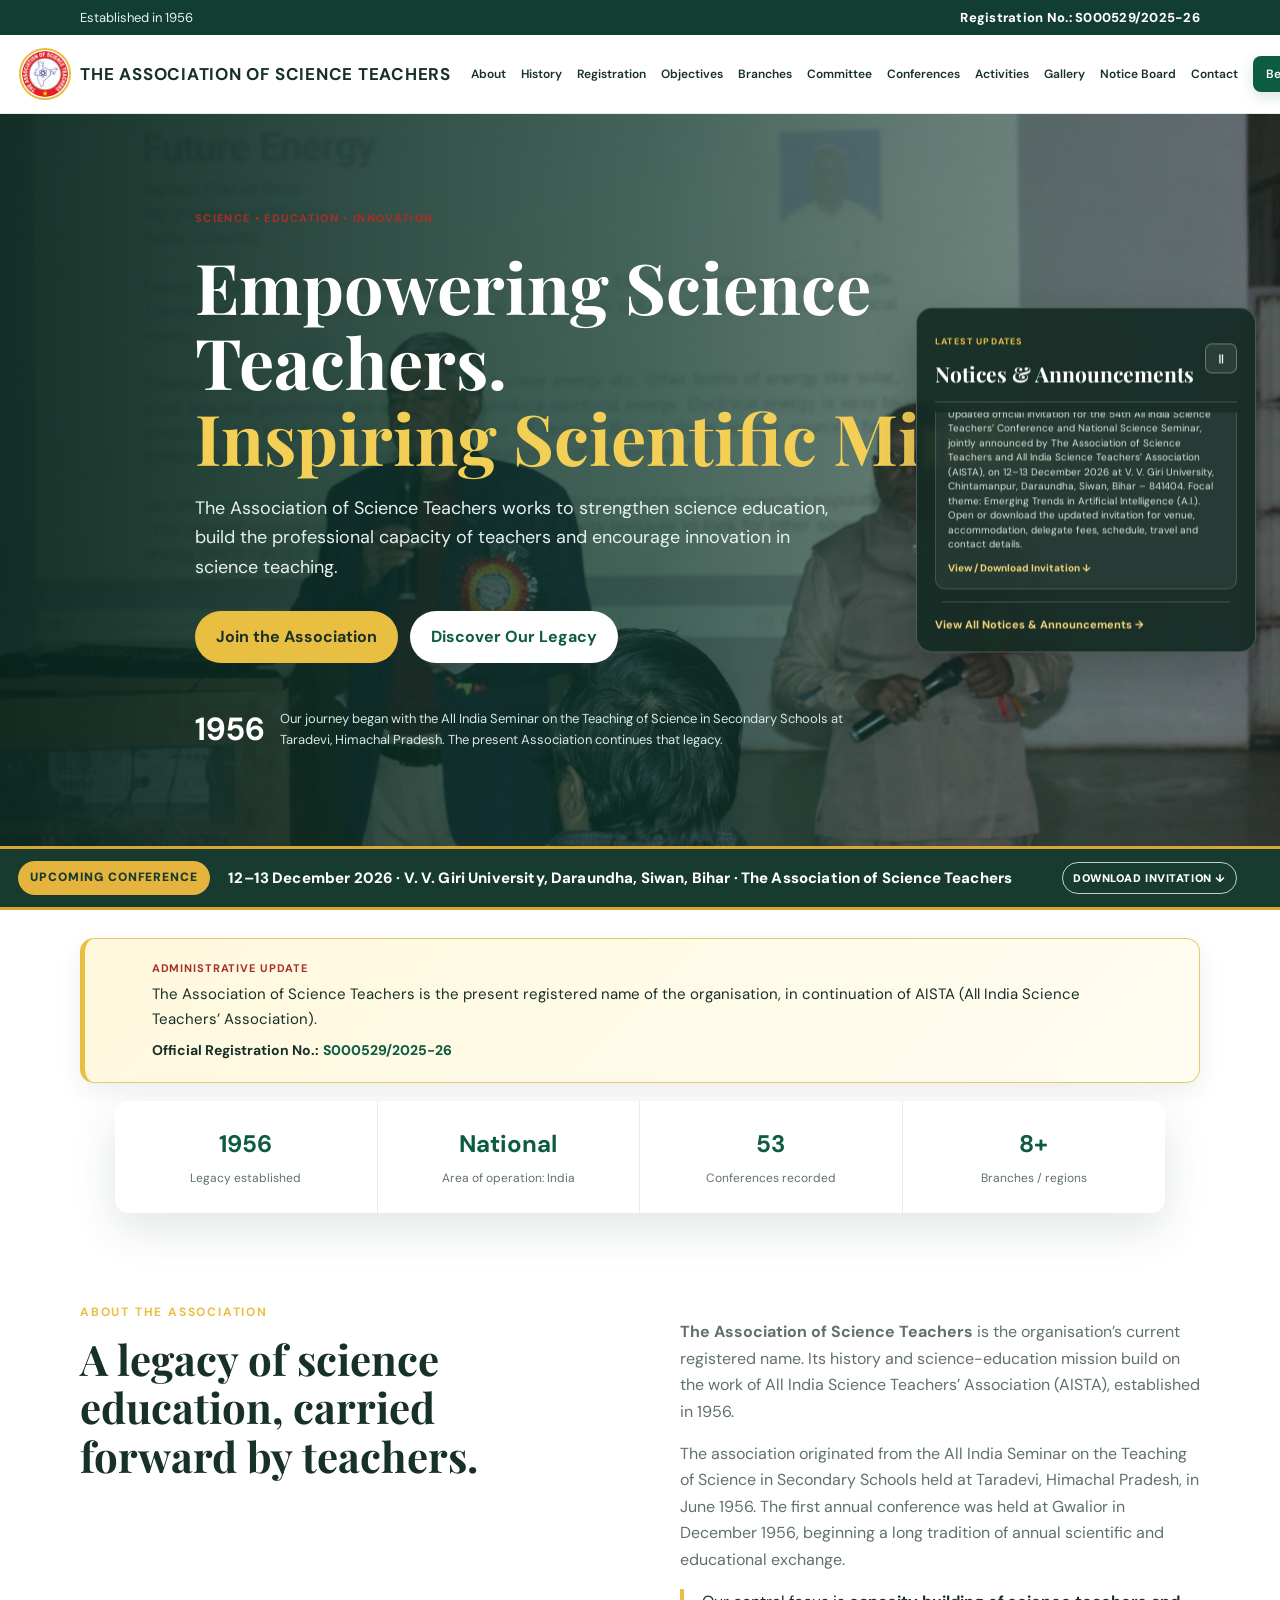
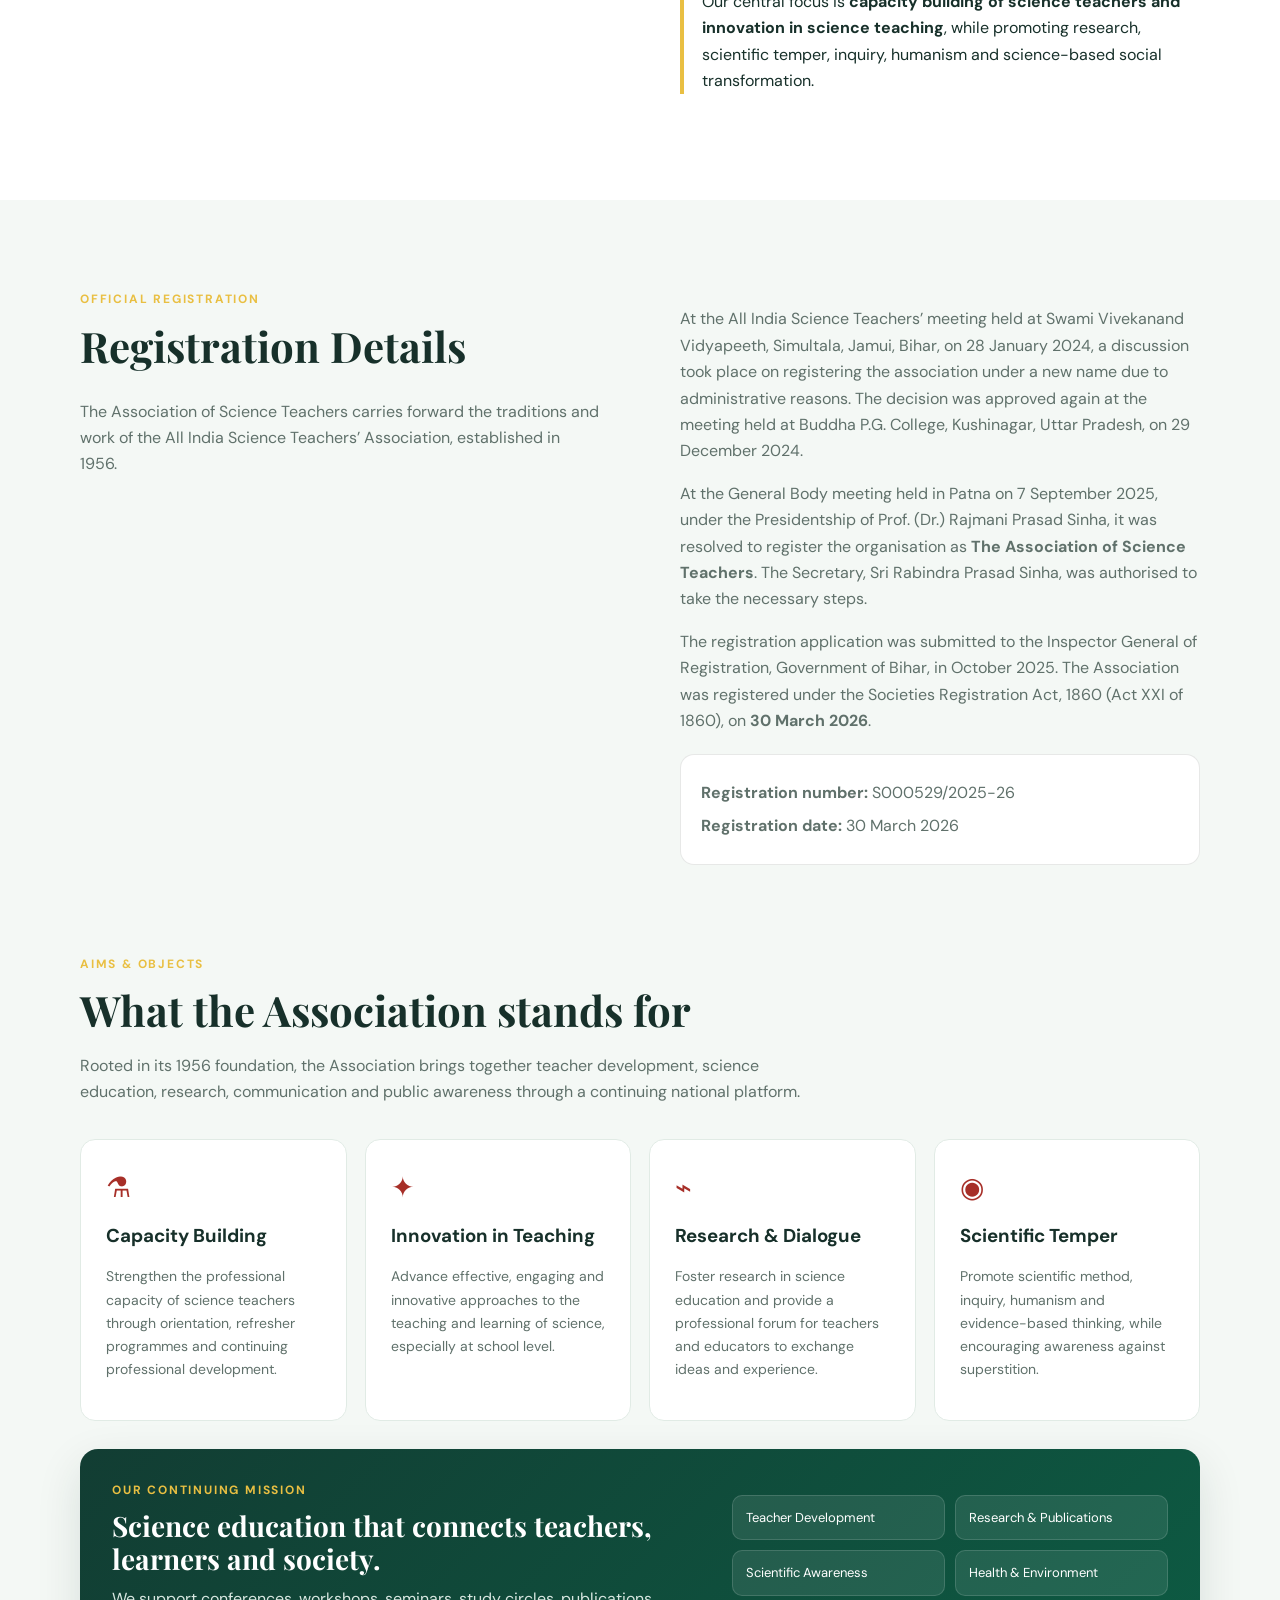
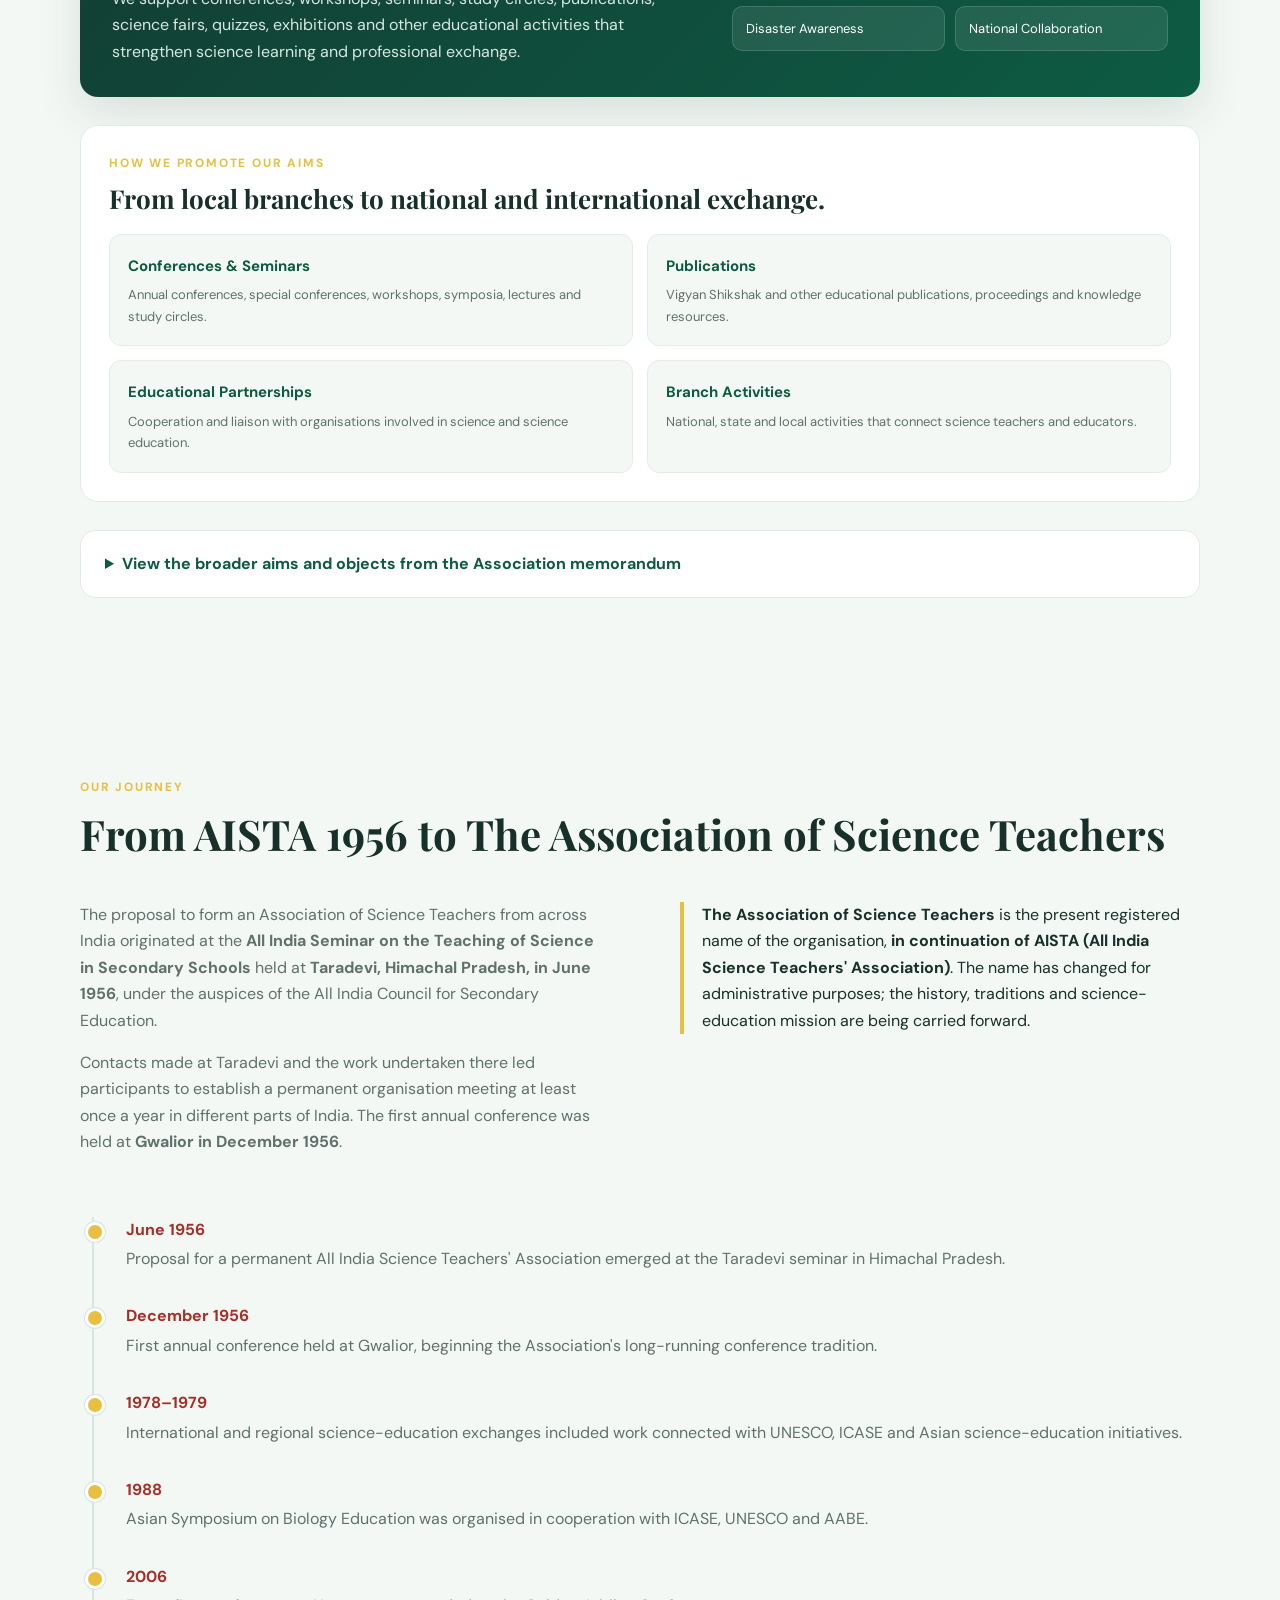
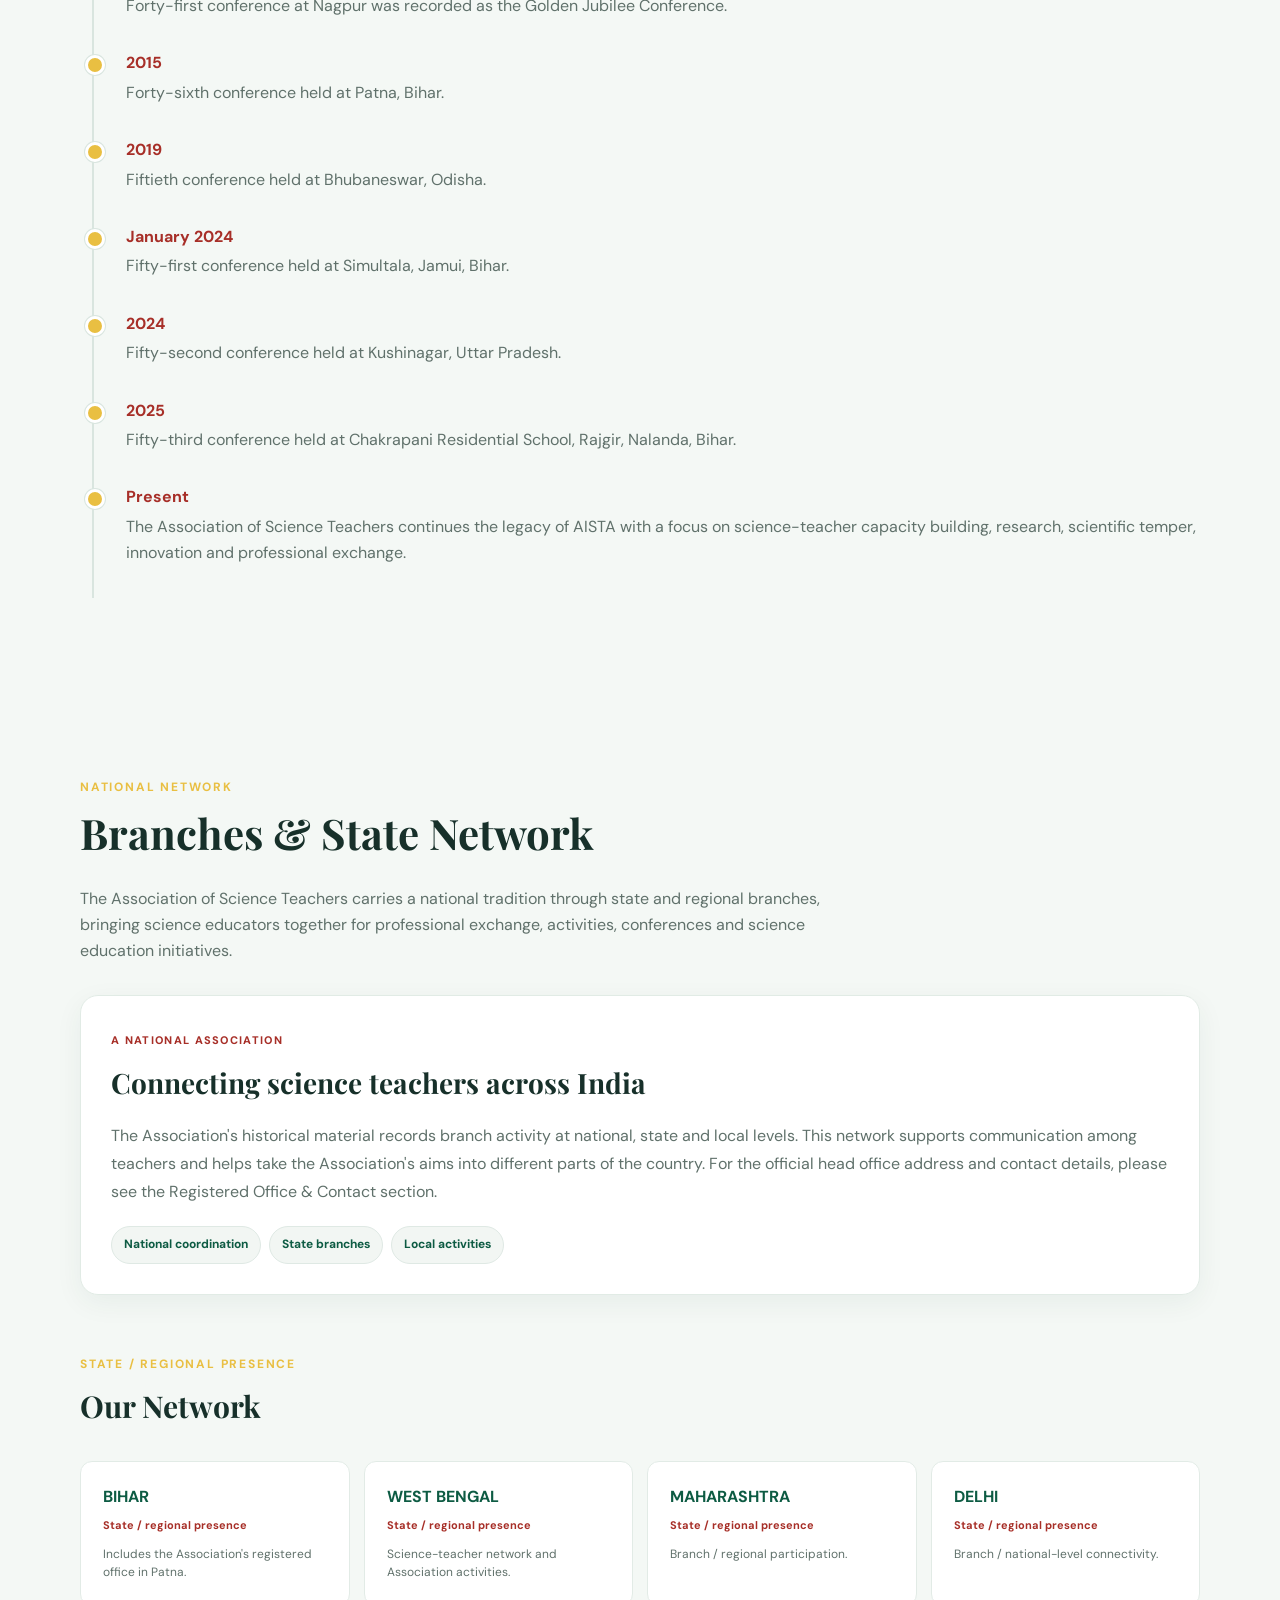
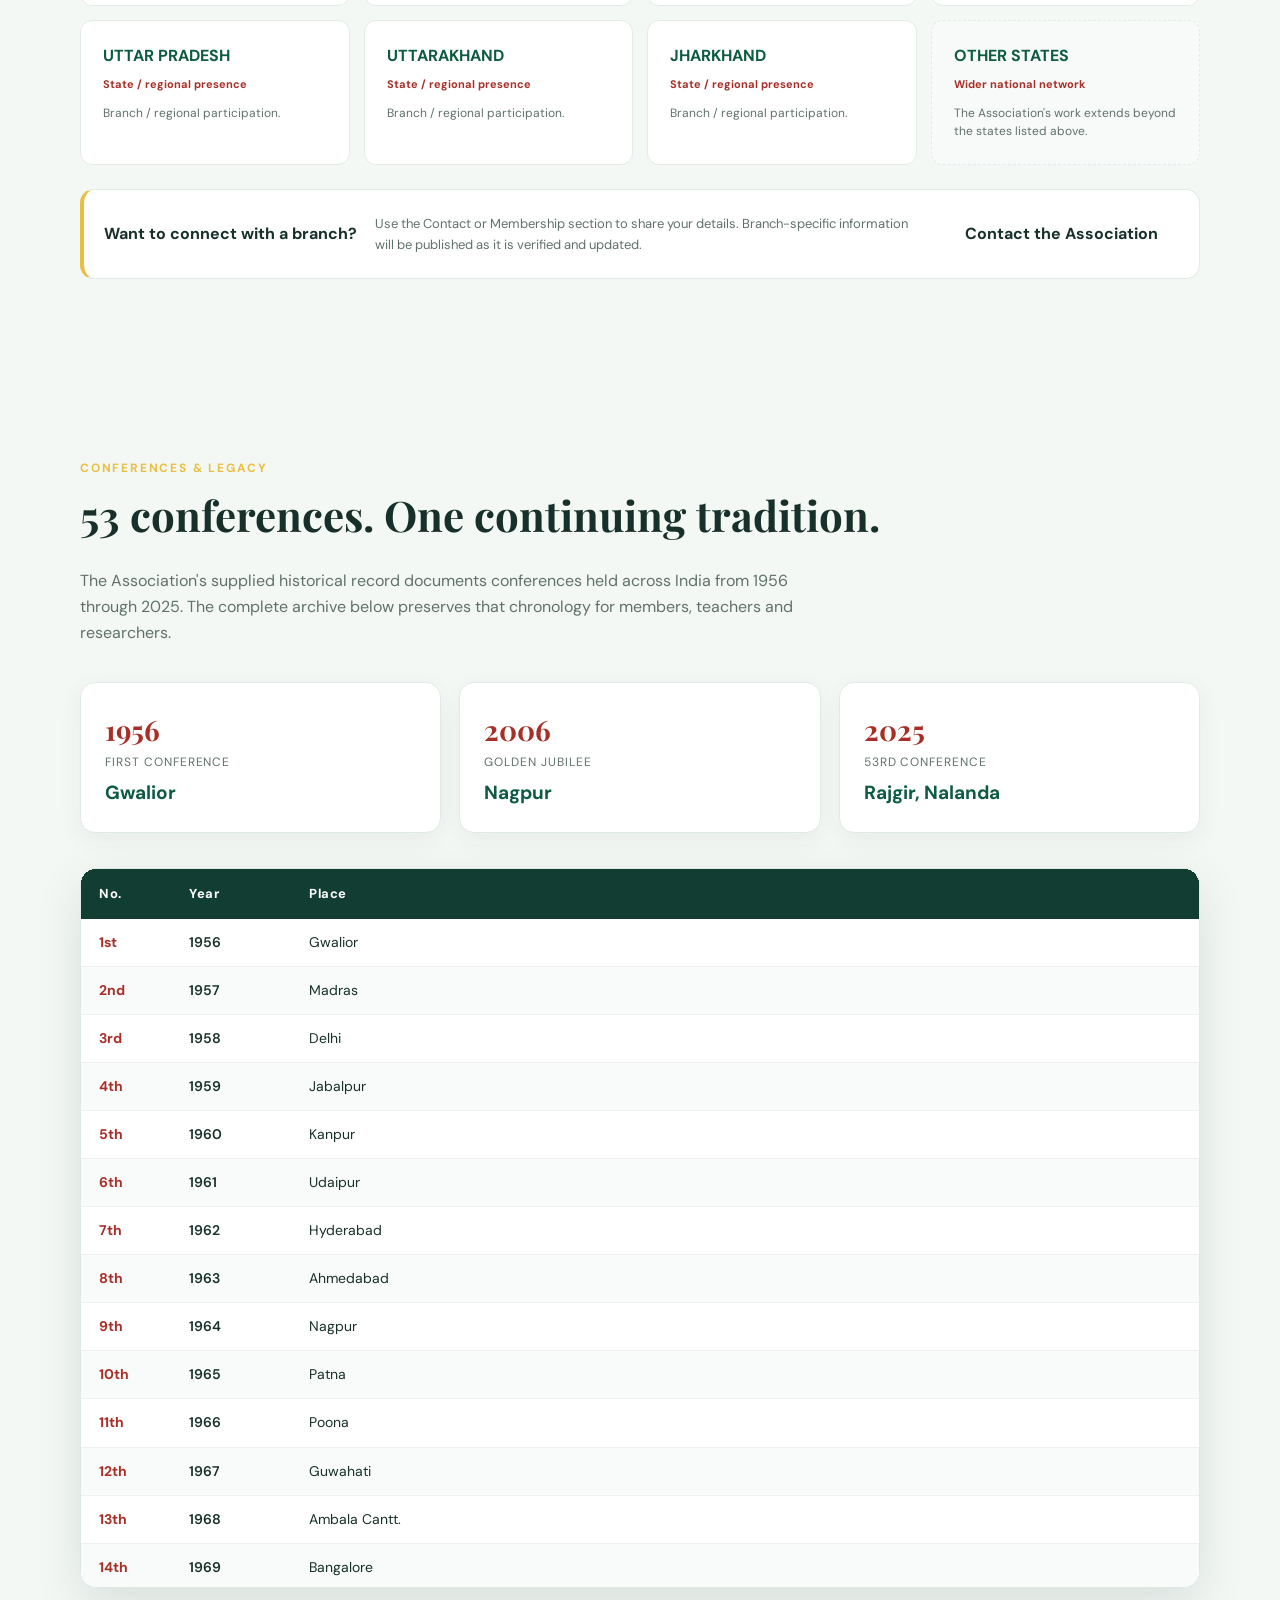
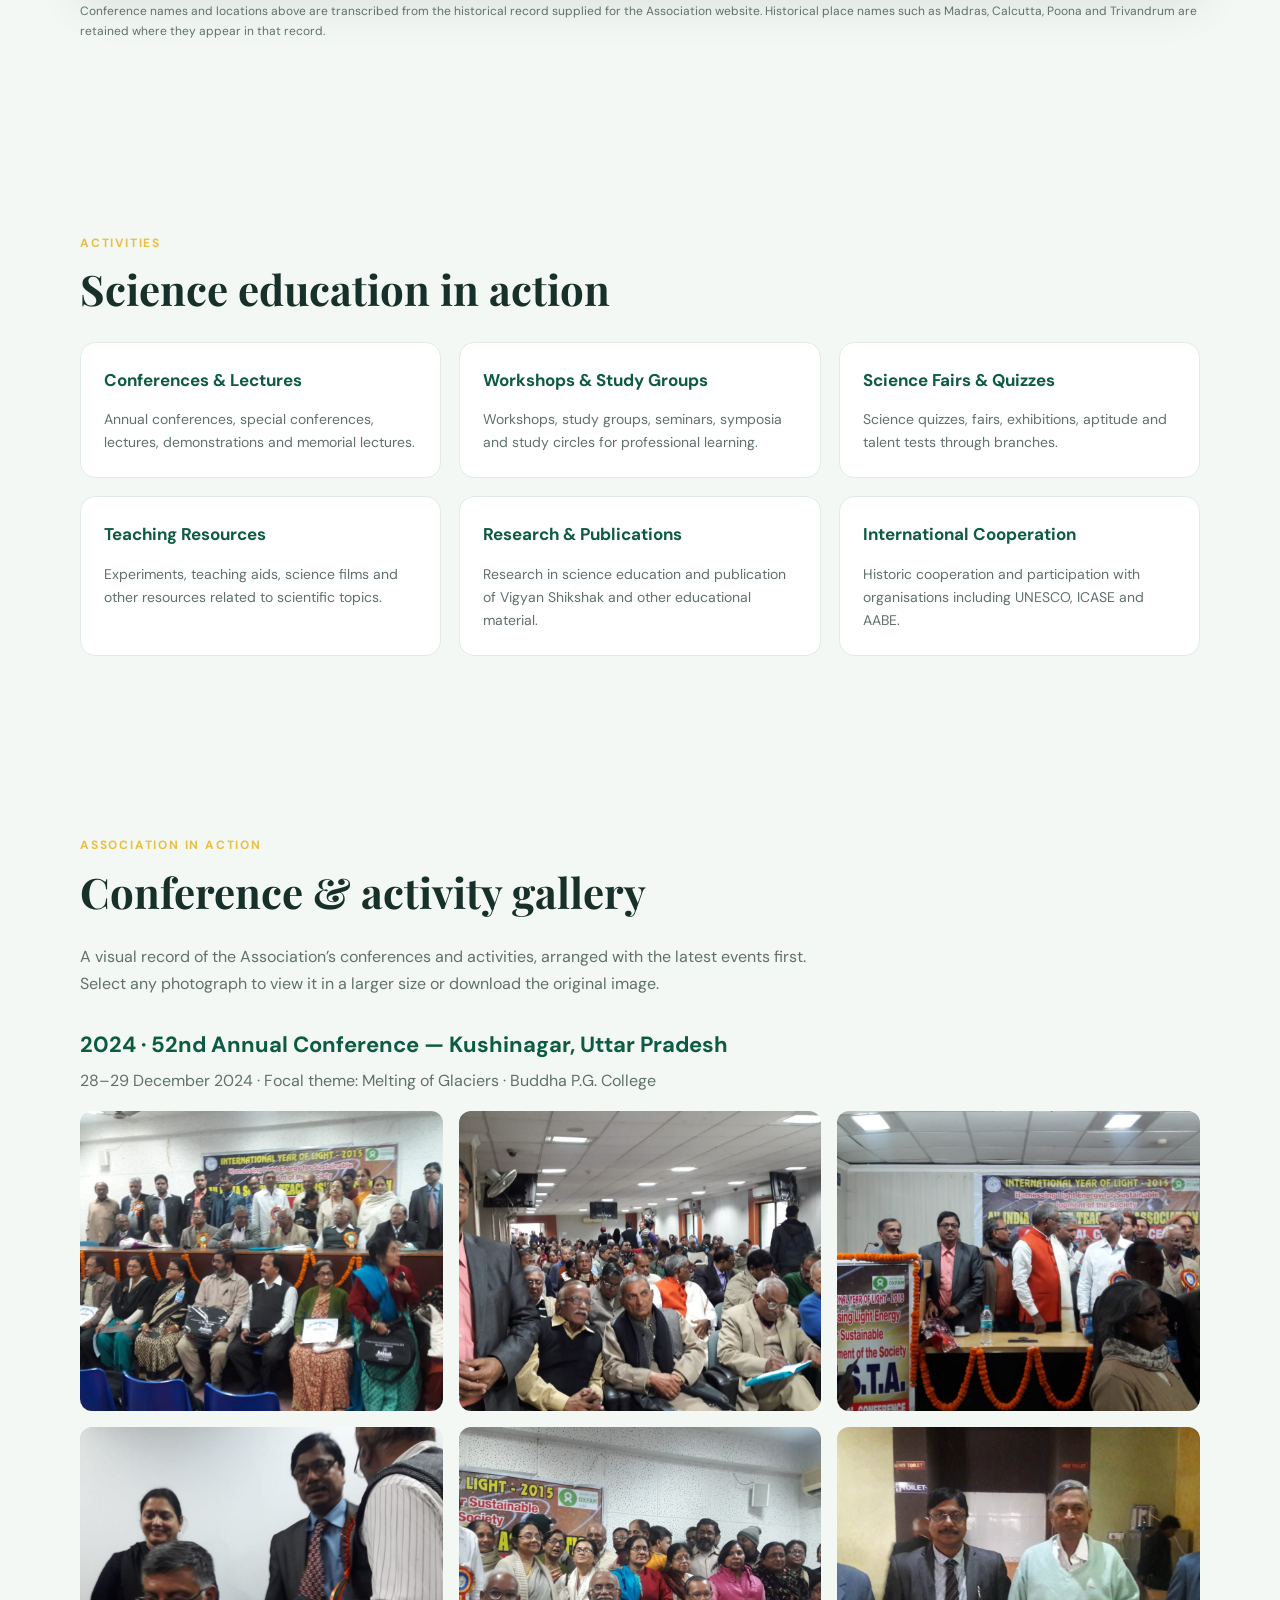
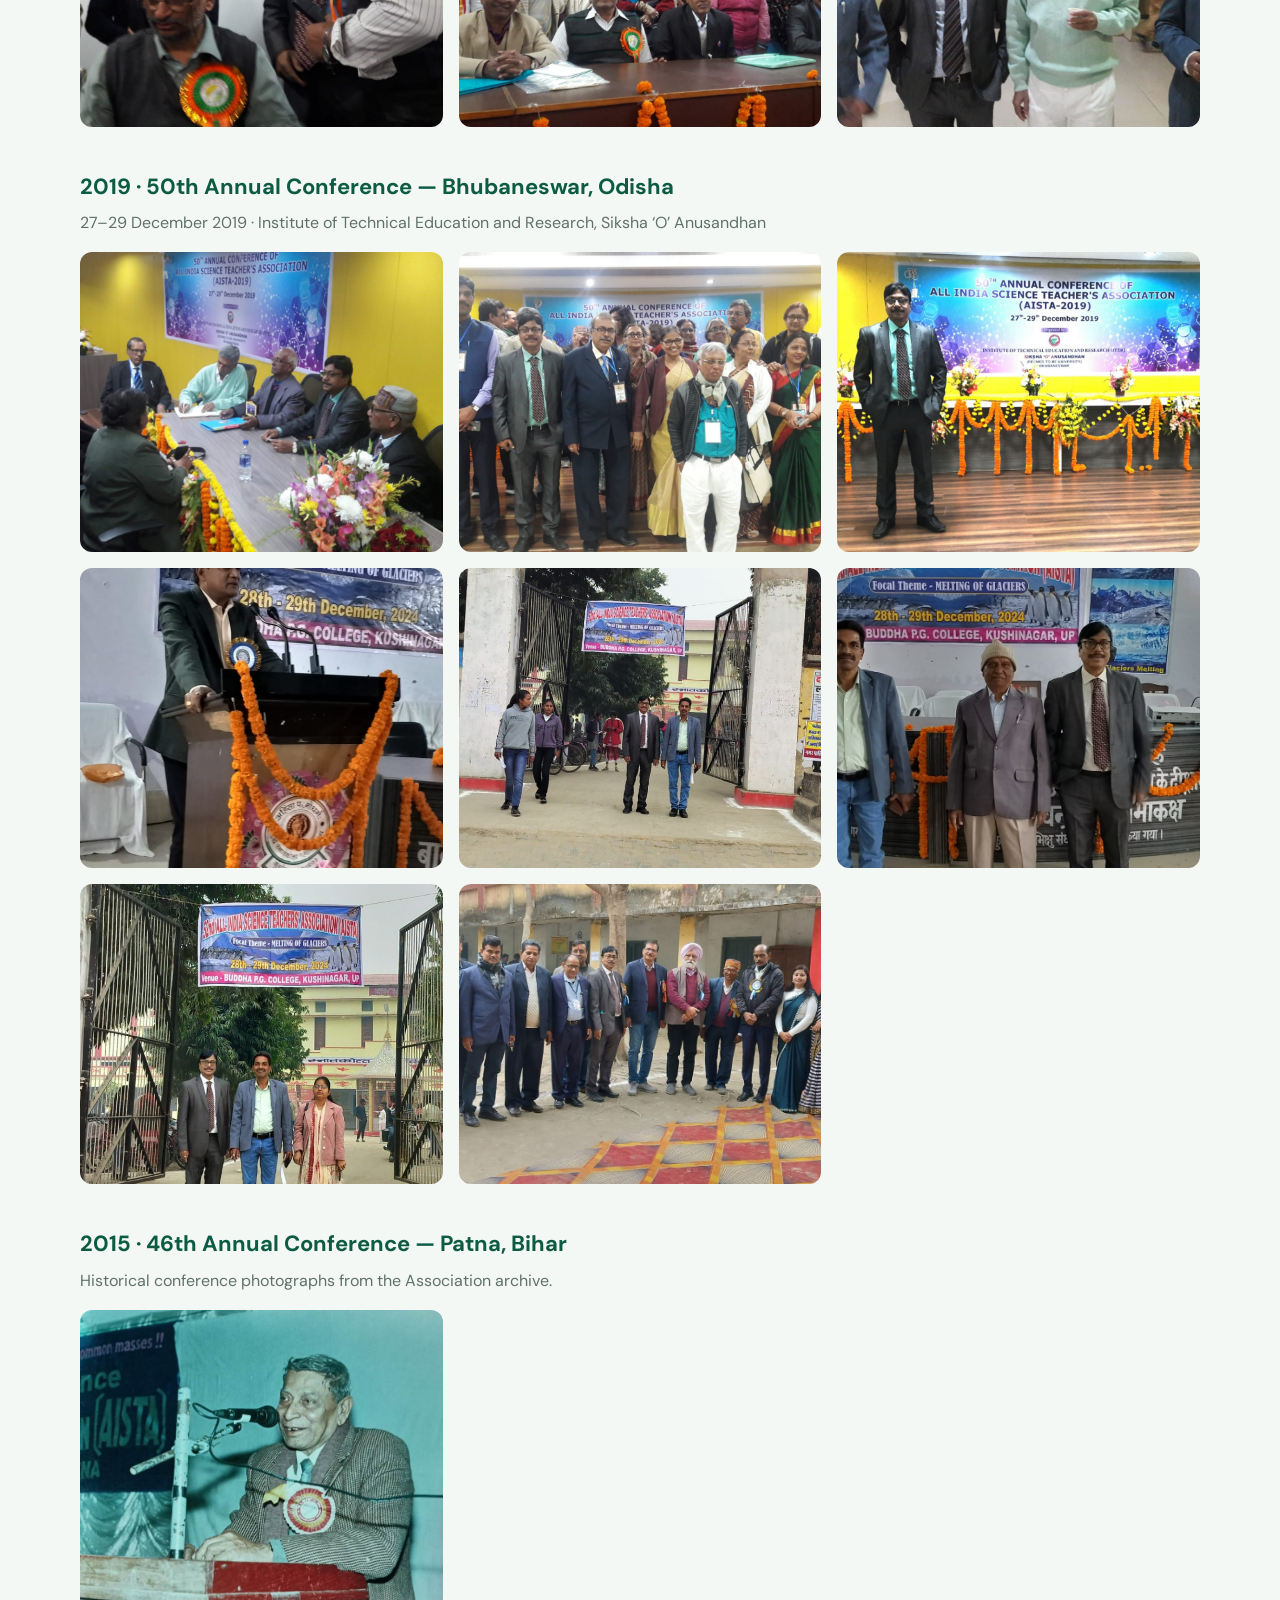
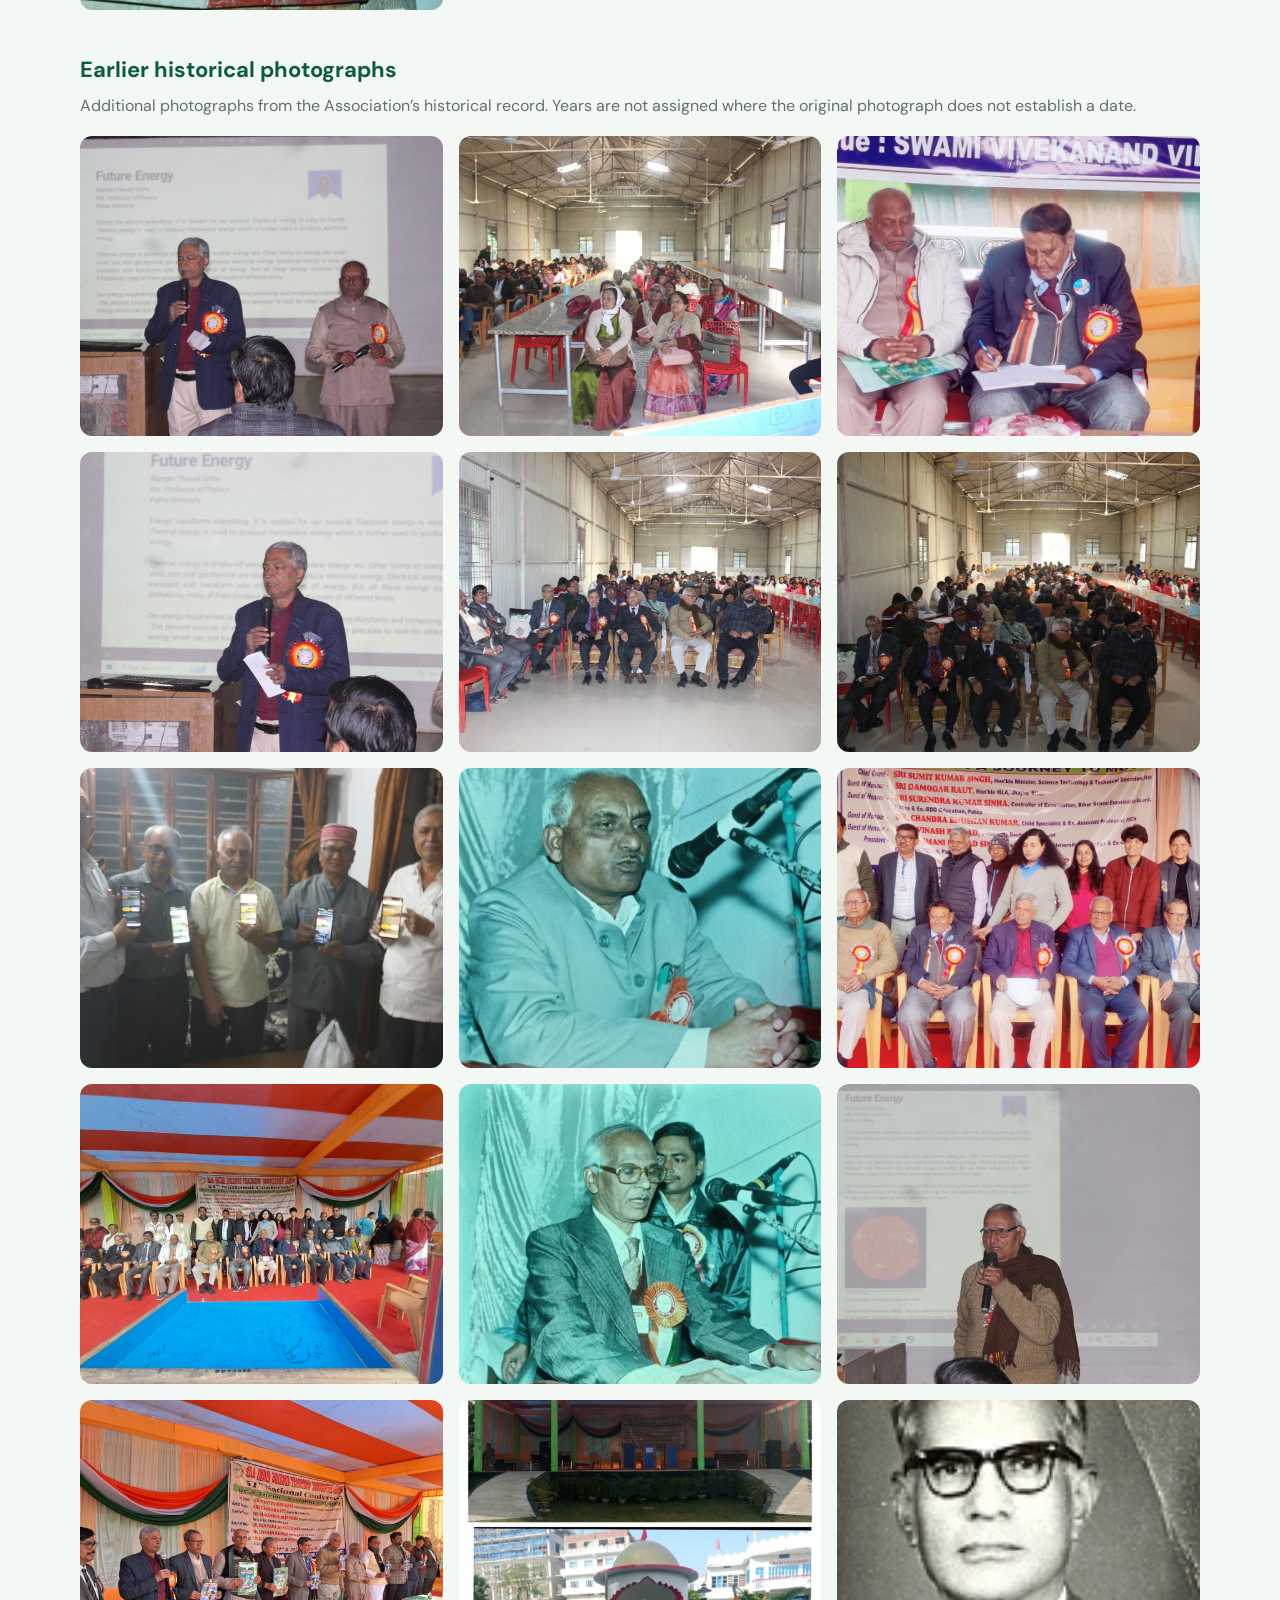
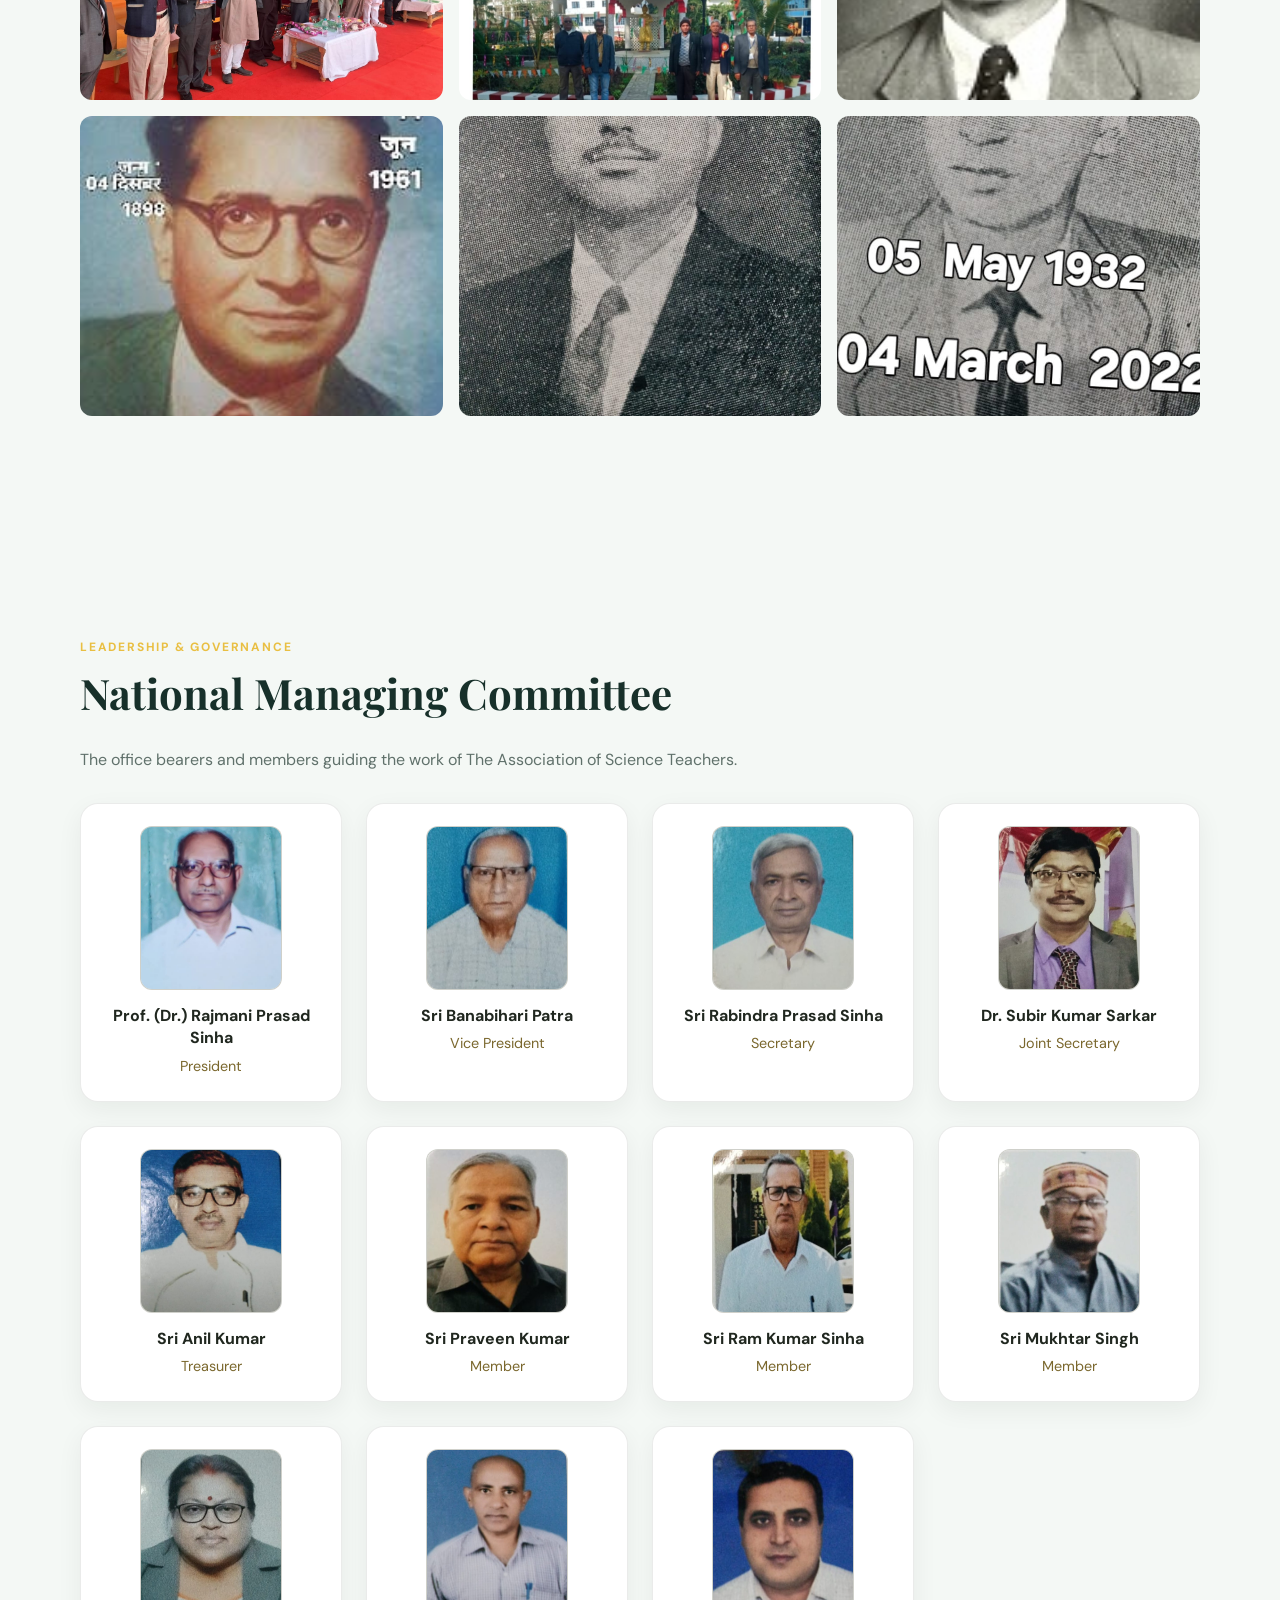
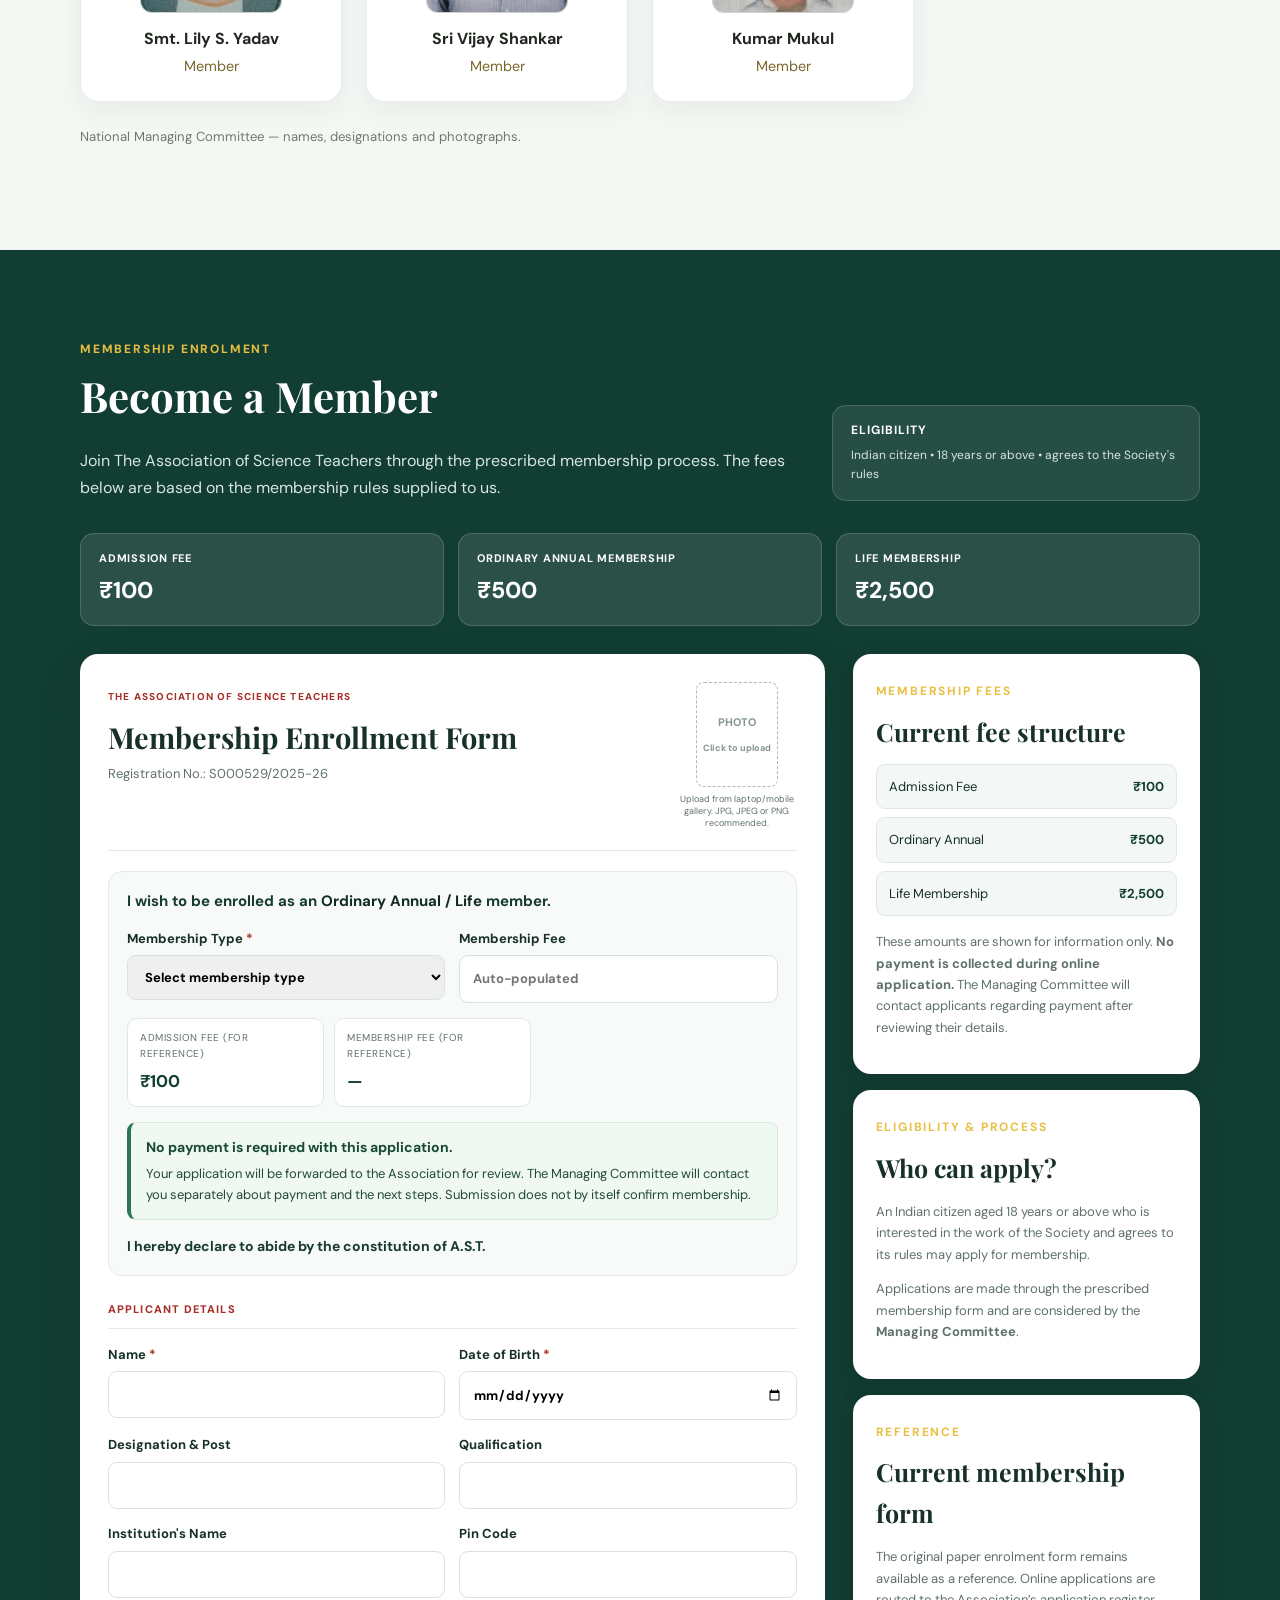
==== commit c17e6a2f: "Add files via upload" ====
--- a/index.html
+++ b/index.html
@@ -26,6 +26,10 @@
   <img class="hero-slide" src="assets/conference-stage.jpg" alt="">
   <img class="hero-slide" src="assets/conference-delegates.jpg" alt="">
   <img class="hero-slide" src="assets/conference-hall.jpg" alt="">
+  <img class="hero-slide" src="assets/conference-2024-kushinagar-05.jpg" alt="">
+  <img class="hero-slide" src="assets/conference-2024-kushinagar-06.jpg" alt="">
+  <img class="hero-slide" src="assets/conference-2019-bhubaneswar-02.jpg" alt="">
+  <img class="hero-slide" src="assets/conference-2019-bhubaneswar-08.jpg" alt="">
 </div>
 <div class="hero-overlay"></div><div class="container hero-content">
 <div class="eyebrow">SCIENCE • EDUCATION • INNOVATION</div>
@@ -272,14 +276,32 @@
 
 <section id="gallery" class="section gallery-section"><div class="container">
 <div class="section-tag">ASSOCIATION IN ACTION</div><h2>Conference & activity gallery</h2>
-<p class="lead">A visual record of the Association’s conferences and activities, arranged with the latest events first.</p>
+<p class="lead">A visual record of the Association’s conferences and activities, arranged with the latest events first. Select any photograph to view it in a larger size or download the original image.</p>
+
 <div class="gallery-year"><h3>2024 · 52nd Annual Conference — Kushinagar, Uttar Pradesh</h3><p>28–29 December 2024 · Focal theme: Melting of Glaciers · Buddha P.G. College</p><div class="gallery">
-<img src="assets/conference-2024-kushinagar-01.jpg" alt="52nd Annual Conference, Kushinagar, 2024 — photograph 1" loading="lazy"><img src="assets/conference-2024-kushinagar-03.jpg" alt="52nd Annual Conference, Kushinagar, 2024 — photograph 2" loading="lazy"><img src="assets/conference-2024-kushinagar-04.jpg" alt="52nd Annual Conference, Kushinagar, 2024 — photograph 3" loading="lazy"><img src="assets/conference-2024-kushinagar-05.jpg" alt="52nd Annual Conference, Kushinagar, 2024 — photograph 4" loading="lazy"><img src="assets/conference-2024-kushinagar-06.jpg" alt="52nd Annual Conference, Kushinagar, 2024 — photograph 5" loading="lazy"><img src="assets/conference-2019-bhubaneswar-04.jpg" alt="52nd Annual Conference, Kushinagar, 2024 — podium photograph" loading="lazy"><img src="assets/conference-2019-bhubaneswar-05.jpg" alt="52nd Annual Conference, Kushinagar, 2024 — college entrance" loading="lazy"><img src="assets/conference-2019-bhubaneswar-07.jpg" alt="52nd Annual Conference, Kushinagar, 2024 — college entrance photograph" loading="lazy"><img src="assets/conference-2019-bhubaneswar-08.jpg" alt="52nd Annual Conference, Kushinagar, 2024 — group photograph" loading="lazy"></div></div>
+<img src="assets/conference-2024-kushinagar-01.jpg" alt="52nd Annual Conference, Kushinagar, 2024 — conference audience" loading="lazy">
+<img src="assets/conference-2024-kushinagar-02.jpg" alt="52nd Annual Conference, Kushinagar, 2024 — delegates" loading="lazy">
+<img src="assets/conference-2024-kushinagar-03.jpg" alt="52nd Annual Conference, Kushinagar, 2024 — conference group" loading="lazy">
+<img src="assets/conference-2024-kushinagar-04.jpg" alt="52nd Annual Conference, Kushinagar, 2024 — presentation and felicitation" loading="lazy">
+<img src="assets/conference-2024-kushinagar-05.jpg" alt="52nd Annual Conference, Kushinagar, 2024 — group photograph" loading="lazy">
+<img src="assets/conference-2024-kushinagar-06.jpg" alt="52nd Annual Conference, Kushinagar, 2024 — delegates group photograph" loading="lazy">
+</div></div>
+
 <div class="gallery-year"><h3>2019 · 50th Annual Conference — Bhubaneswar, Odisha</h3><p>27–29 December 2019 · Institute of Technical Education and Research, Siksha ‘O’ Anusandhan</p><div class="gallery">
-<img src="assets/conference-2019-bhubaneswar-01.jpg" alt="50th Annual Conference, Bhubaneswar, 2019 — meeting photograph" loading="lazy"><img src="assets/conference-2019-bhubaneswar-02.jpg" alt="50th Annual Conference, Bhubaneswar, 2019 — group photograph" loading="lazy"><img src="assets/conference-2019-bhubaneswar-03.jpg" alt="50th Annual Conference, Bhubaneswar, 2019 — speaker photograph" loading="lazy"><img src="assets/conference-2019-bhubaneswar-06.jpg" alt="50th Annual Conference, Bhubaneswar, 2019 — conference photograph" loading="lazy"><img src="assets/conference-2024-kushinagar-02.jpg" alt="50th Annual Conference, Bhubaneswar, 2019 — audience photograph" loading="lazy"></div></div>
+<img src="assets/conference-2019-bhubaneswar-01.jpg" alt="50th Annual Conference, Bhubaneswar, 2019 — conference session" loading="lazy">
+<img src="assets/conference-2019-bhubaneswar-02.jpg" alt="50th Annual Conference, Bhubaneswar, 2019 — group photograph" loading="lazy">
+<img src="assets/conference-2019-bhubaneswar-03.jpg" alt="50th Annual Conference, Bhubaneswar, 2019 — conference stage" loading="lazy">
+<img src="assets/conference-2019-bhubaneswar-04.jpg" alt="50th Annual Conference, Bhubaneswar, 2019 — presentation" loading="lazy">
+<img src="assets/conference-2019-bhubaneswar-05.jpg" alt="50th Annual Conference, Bhubaneswar, 2019 — venue" loading="lazy">
+<img src="assets/conference-2019-bhubaneswar-06.jpg" alt="50th Annual Conference, Bhubaneswar, 2019 — delegates" loading="lazy">
+<img src="assets/conference-2019-bhubaneswar-07.jpg" alt="50th Annual Conference, Bhubaneswar, 2019 — venue photograph" loading="lazy">
+<img src="assets/conference-2019-bhubaneswar-08.jpg" alt="50th Annual Conference, Bhubaneswar, 2019 — group photograph" loading="lazy">
+</div></div>
+
 <div class="gallery-year"><h3>2015 · 46th Annual Conference — Patna, Bihar</h3><p>Historical conference photographs from the Association archive.</p><div class="gallery">
 <img src="assets/conference-dec-13.jpg" alt="46th Annual Conference, Patna, 2015 — conference photograph" loading="lazy">
 </div></div>
+
 <div class="gallery-year"><h3>Earlier historical photographs</h3><p>Additional photographs from the Association’s historical record. Years are not assigned where the original photograph does not establish a date.</p><div class="gallery">
 <img src="assets/conference-speaker.jpg" alt="Historical Association conference or activity photograph" loading="lazy"><img src="assets/conference-audience.jpg" alt="Historical Association conference or activity photograph" loading="lazy"><img src="assets/conference-stage.jpg" alt="Historical Association conference or activity photograph" loading="lazy"><img src="assets/conference-delegates.jpg" alt="Historical Association conference or activity photograph" loading="lazy"><img src="assets/conference-hall.jpg" alt="Historical Association conference or activity photograph" loading="lazy"><img src="assets/conference-ceremony.jpg" alt="Historical Association conference or activity photograph" loading="lazy"><img src="assets/conference-dec-01.jpg" alt="Historical Association conference or activity photograph" loading="lazy"><img src="assets/conference-dec-02.jpg" alt="Historical Association conference or activity photograph" loading="lazy"><img src="assets/conference-dec-03.jpg" alt="Historical Association conference or activity photograph" loading="lazy"><img src="assets/conference-dec-04.jpg" alt="Historical Association conference or activity photograph" loading="lazy"><img src="assets/conference-dec-05.jpg" alt="Historical Association conference or activity photograph" loading="lazy"><img src="assets/conference-dec-06.jpg" alt="Historical Association conference or activity photograph" loading="lazy"><img src="assets/conference-dec-07.jpg" alt="Historical Association conference or activity photograph" loading="lazy"><img src="assets/conference-dec-08.jpg" alt="Historical Association conference or activity photograph" loading="lazy"><img src="assets/conference-dec-09.jpg" alt="Historical Association conference or activity photograph" loading="lazy"><img src="assets/conference-dec-10.jpg" alt="Historical Association conference or activity photograph" loading="lazy"><img src="assets/conference-dec-11.jpg" alt="Historical Association conference or activity photograph" loading="lazy"><img src="assets/conference-dec-12.jpg" alt="Historical Association conference or activity photograph" loading="lazy"></div></div>
 </div></section>
@@ -431,7 +453,7 @@
 
         <div class="field-grid two">
           <label>Postal Address <textarea name="postal_address" rows="3"></textarea></label>
-          <label>Permanent Address <textarea name="permanent_address" rows="3"></textarea></label>
+          <label class="full permanent-address-field">Permanent Address <textarea name="permanent_address" rows="5" placeholder="Enter your complete permanent address"></textarea></label>
         </div>
 
         <div class="form-section-title">Application Details</div>
@@ -519,7 +541,7 @@
 
 <footer><div class="container footer-inner">
 <div><strong>THE ASSOCIATION OF SCIENCE TEACHERS</strong><p>Registration No.: S000529/2025-26 • Established in 1956</p></div>
-<div><p>Head Office / Registered Office: H/O R.P. Sinha, BNR Road, in front of College Book Stall, Mahendru, Patna – 800006, Bihar, India</p><p>© 2026 The Association of Science Teachers. Website prototype.</p></div>
+<div><p>Head Office / Registered Office: H/O R.P. Sinha, BNR Road, in front of College Book Stall, Mahendru, Patna – 800006, Bihar, India</p><p>© 2026 The Association of Science Teachers. All rights reserved.</p></div>
 </div></footer>
 <script src="script.js"></script>
 </body>
--- a/style.css
+++ b/style.css
@@ -480,3 +480,17 @@
 
 /* Chronological conference gallery */
 .gallery-year{margin:30px 0 42px}.gallery-year h3{font-size:22px;color:var(--green,#174b3b);margin:0 0 7px}.gallery-year>p{color:#5d6863;margin:0 0 16px}.gallery-year .gallery{margin-top:12px}
+
+
+/* V1.8.21 — membership address field, accessible archive gallery and footer */
+.membership-form-v18 .permanent-address-field{grid-column:1/-1;width:100%}
+.membership-form-v18 .permanent-address-field textarea{width:100%;min-height:145px;line-height:1.55;background:#fff}
+.gallery-year{margin:30px 0 42px}
+.gallery-year>h3{font-size:22px;color:var(--green);margin:0 0 5px}
+.gallery-year>p{color:var(--muted);margin:0 0 16px}
+.gallery{display:grid;grid-template-columns:repeat(3,minmax(0,1fr));gap:16px}
+.gallery img{width:100%;height:300px;object-fit:cover;border-radius:12px;cursor:zoom-in;transition:transform .2s ease,box-shadow .2s ease}
+.gallery img:hover{transform:translateY(-3px);box-shadow:0 10px 28px rgba(0,0,0,.18)}
+.footer-inner>div:last-child p:last-child{font-weight:600;color:#c3d5cc;letter-spacing:.01em}
+@media(max-width:850px){.gallery{grid-template-columns:repeat(2,minmax(0,1fr))}.gallery img{height:260px}}
+@media(max-width:520px){.gallery{grid-template-columns:1fr}.gallery img{height:auto;max-height:360px;object-fit:cover}.gallery-year>h3{font-size:19px}}
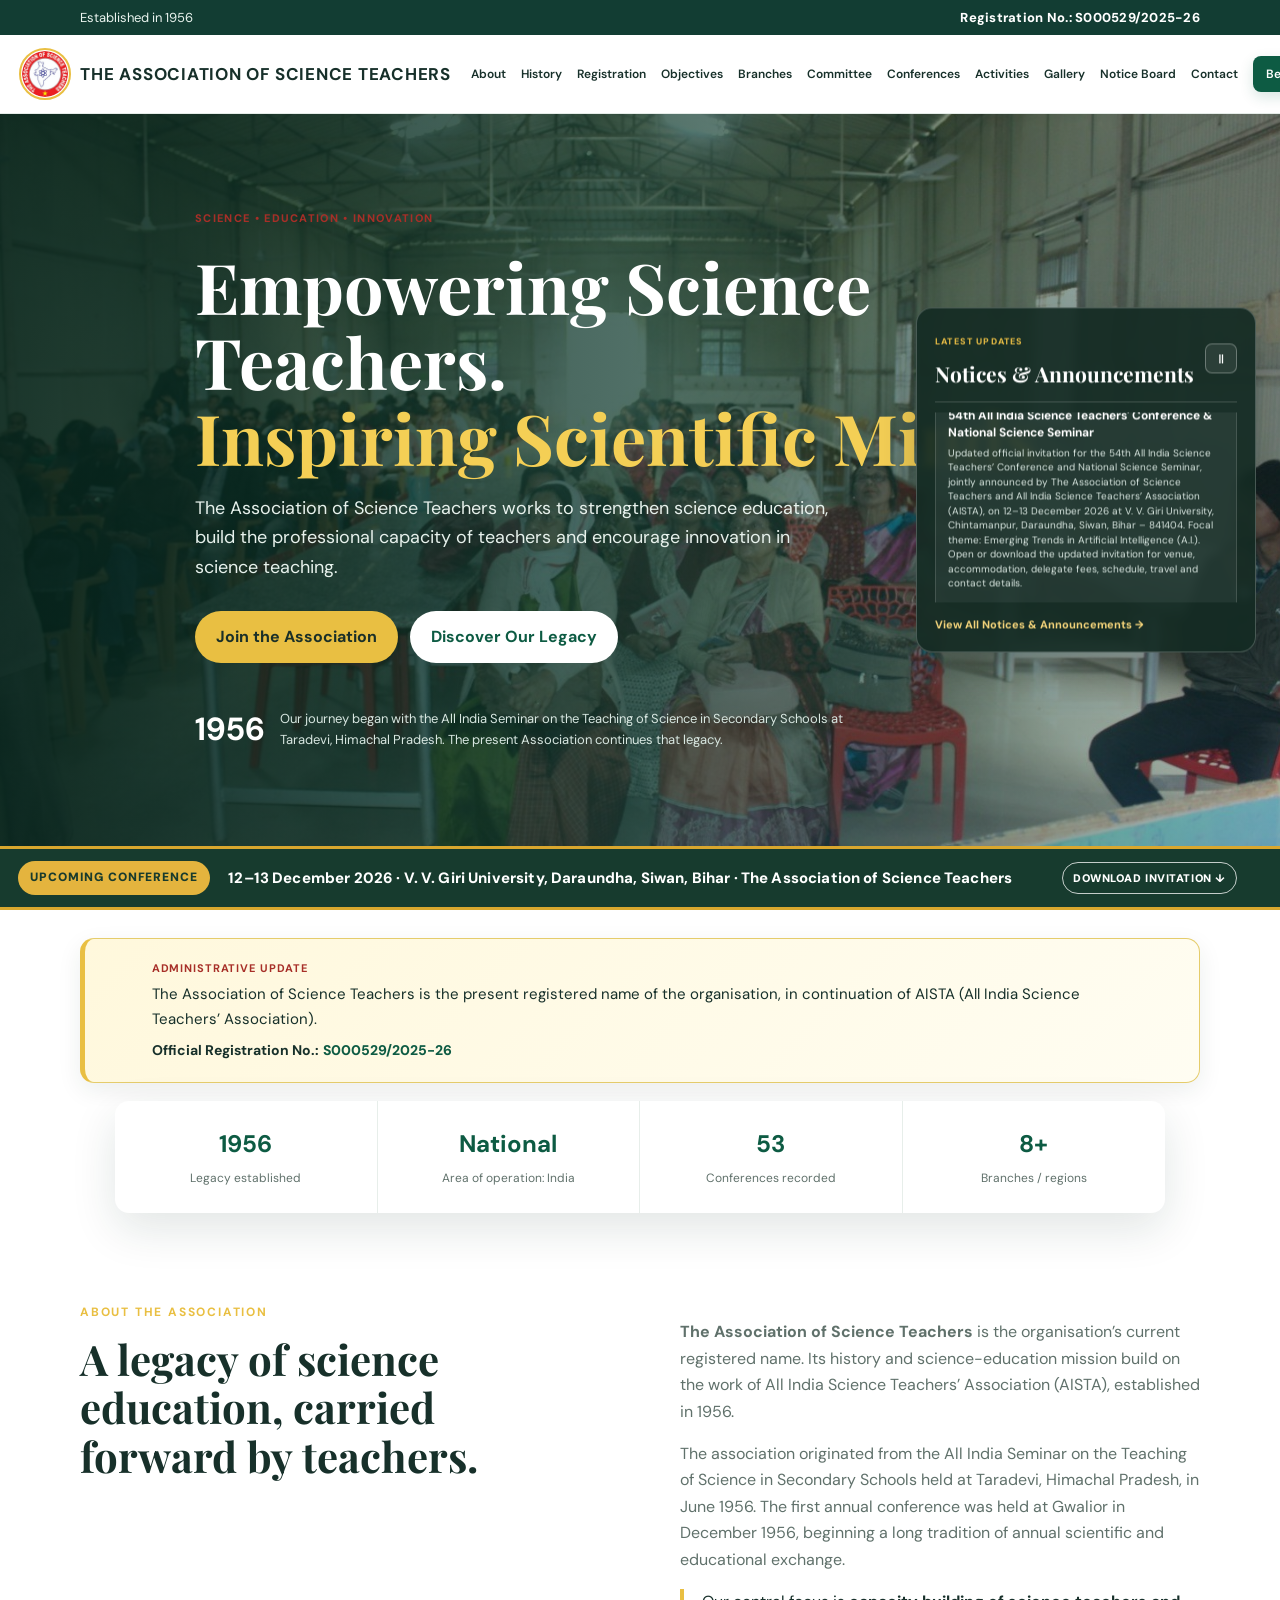
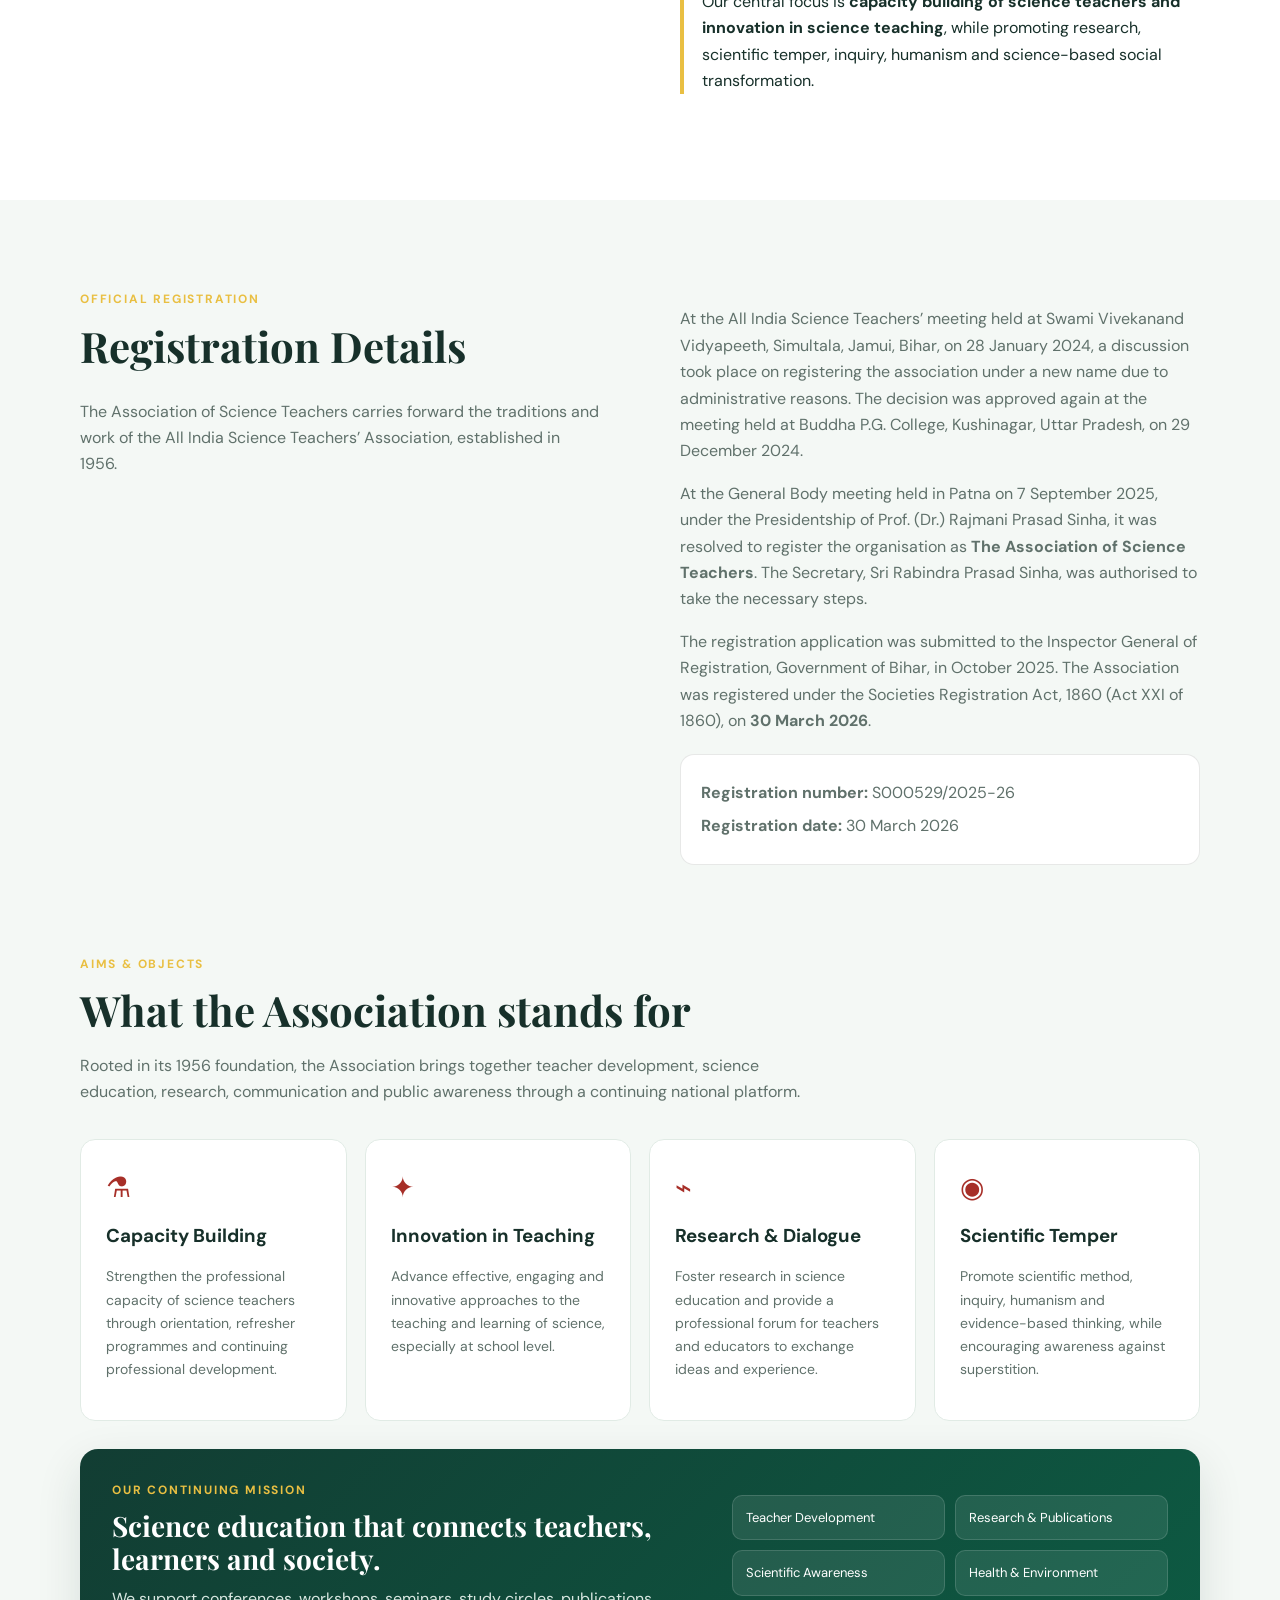
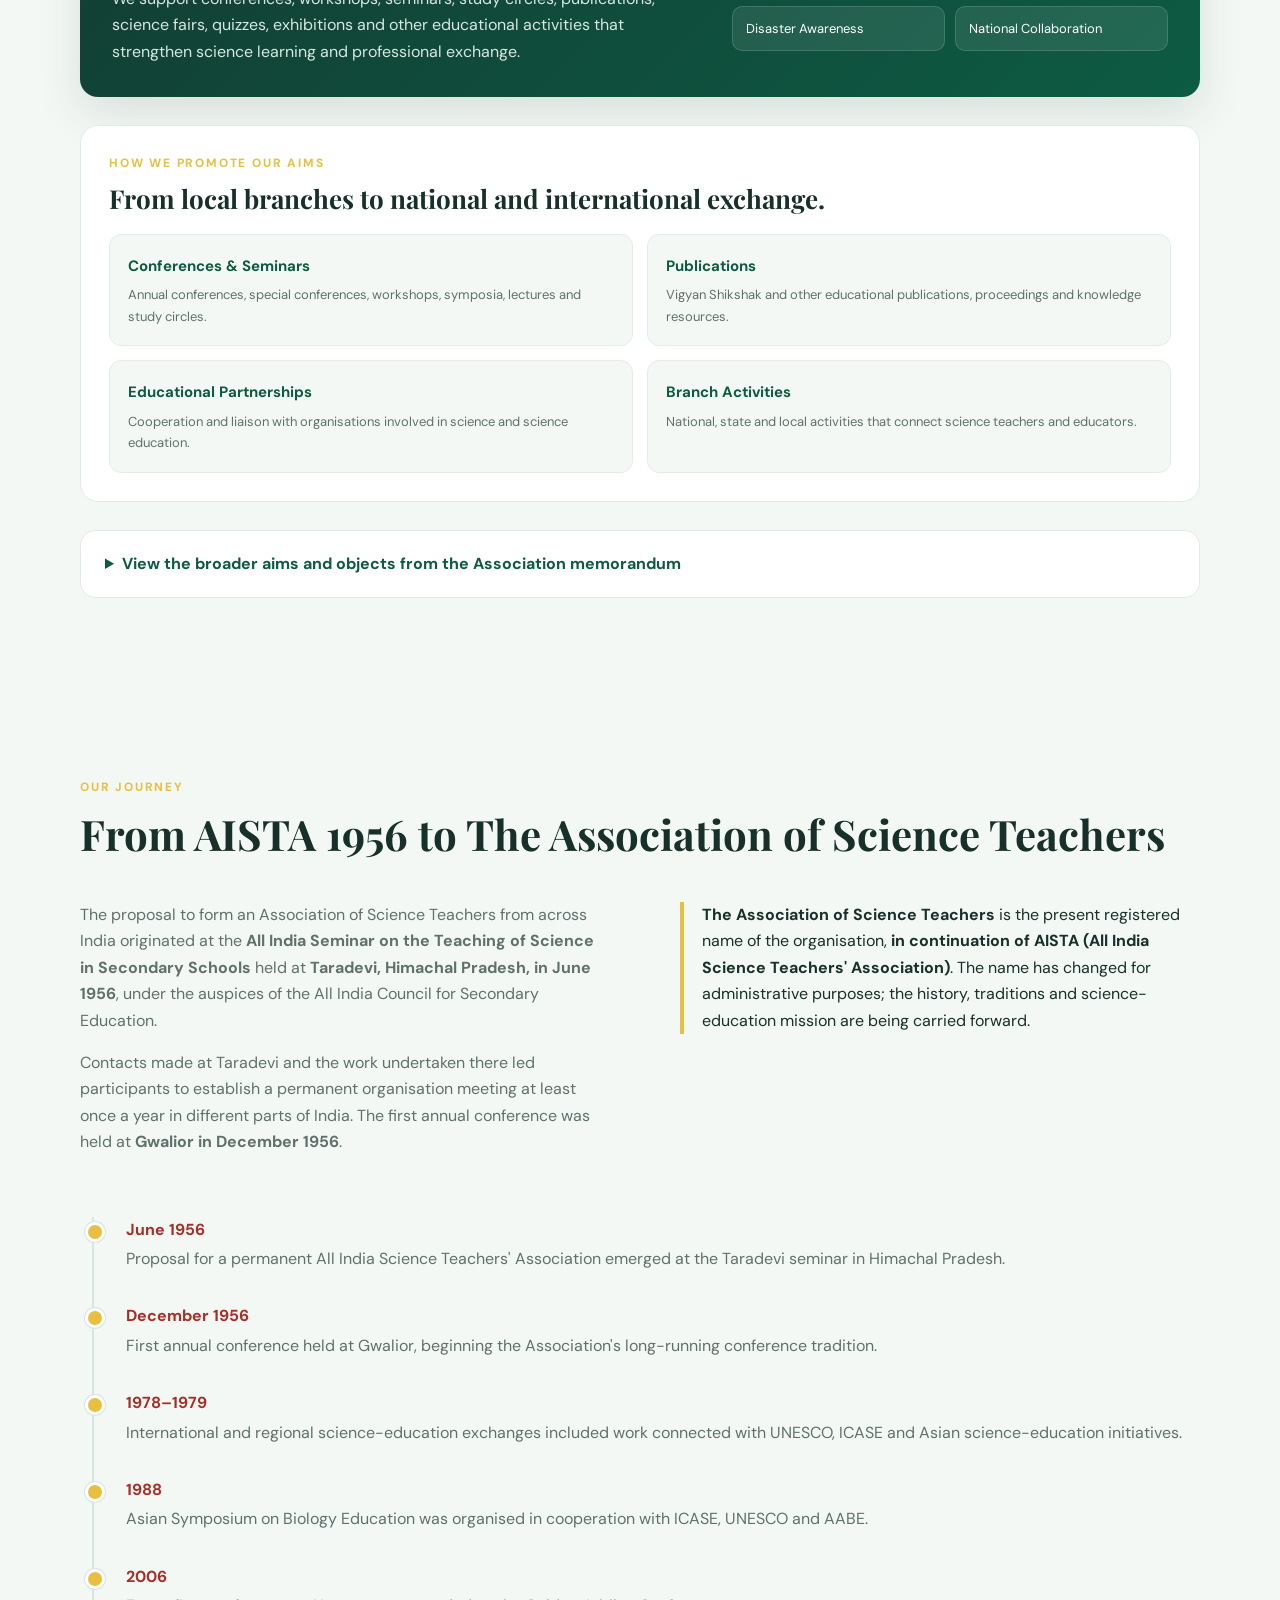
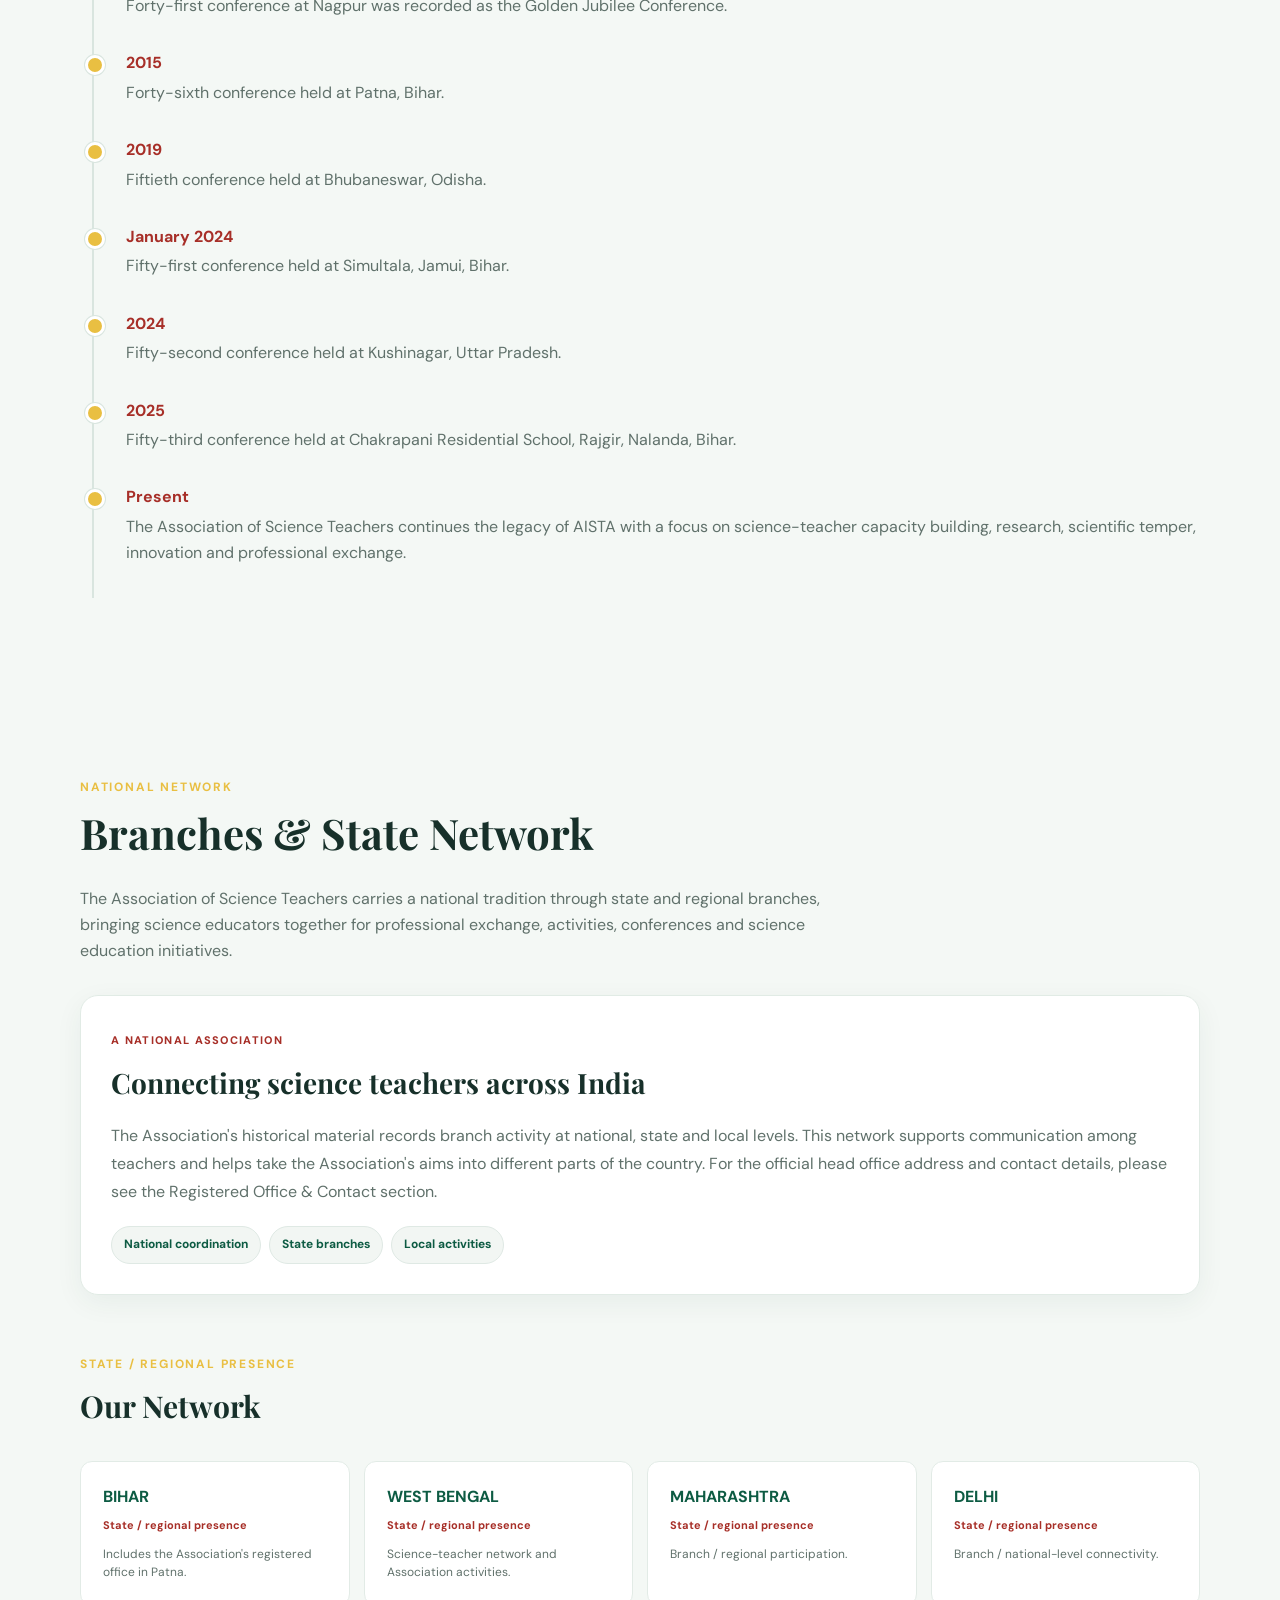
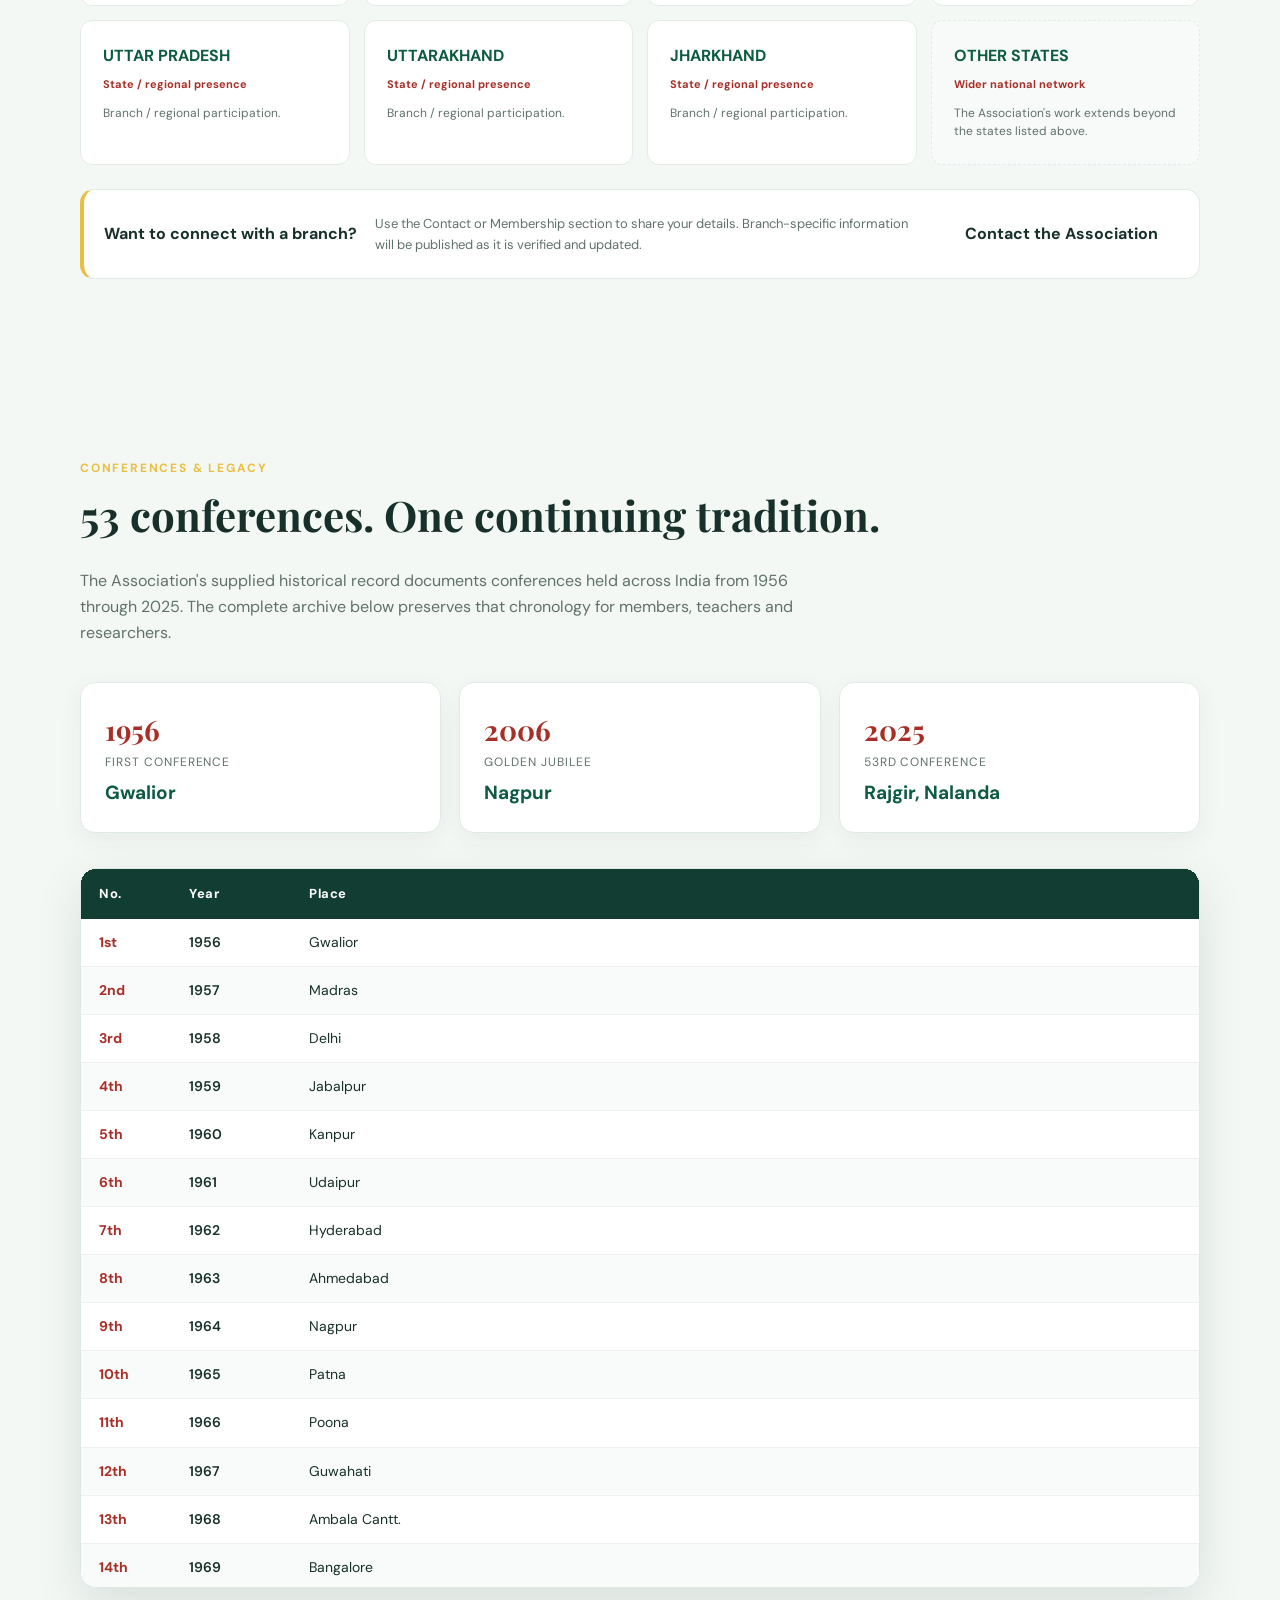
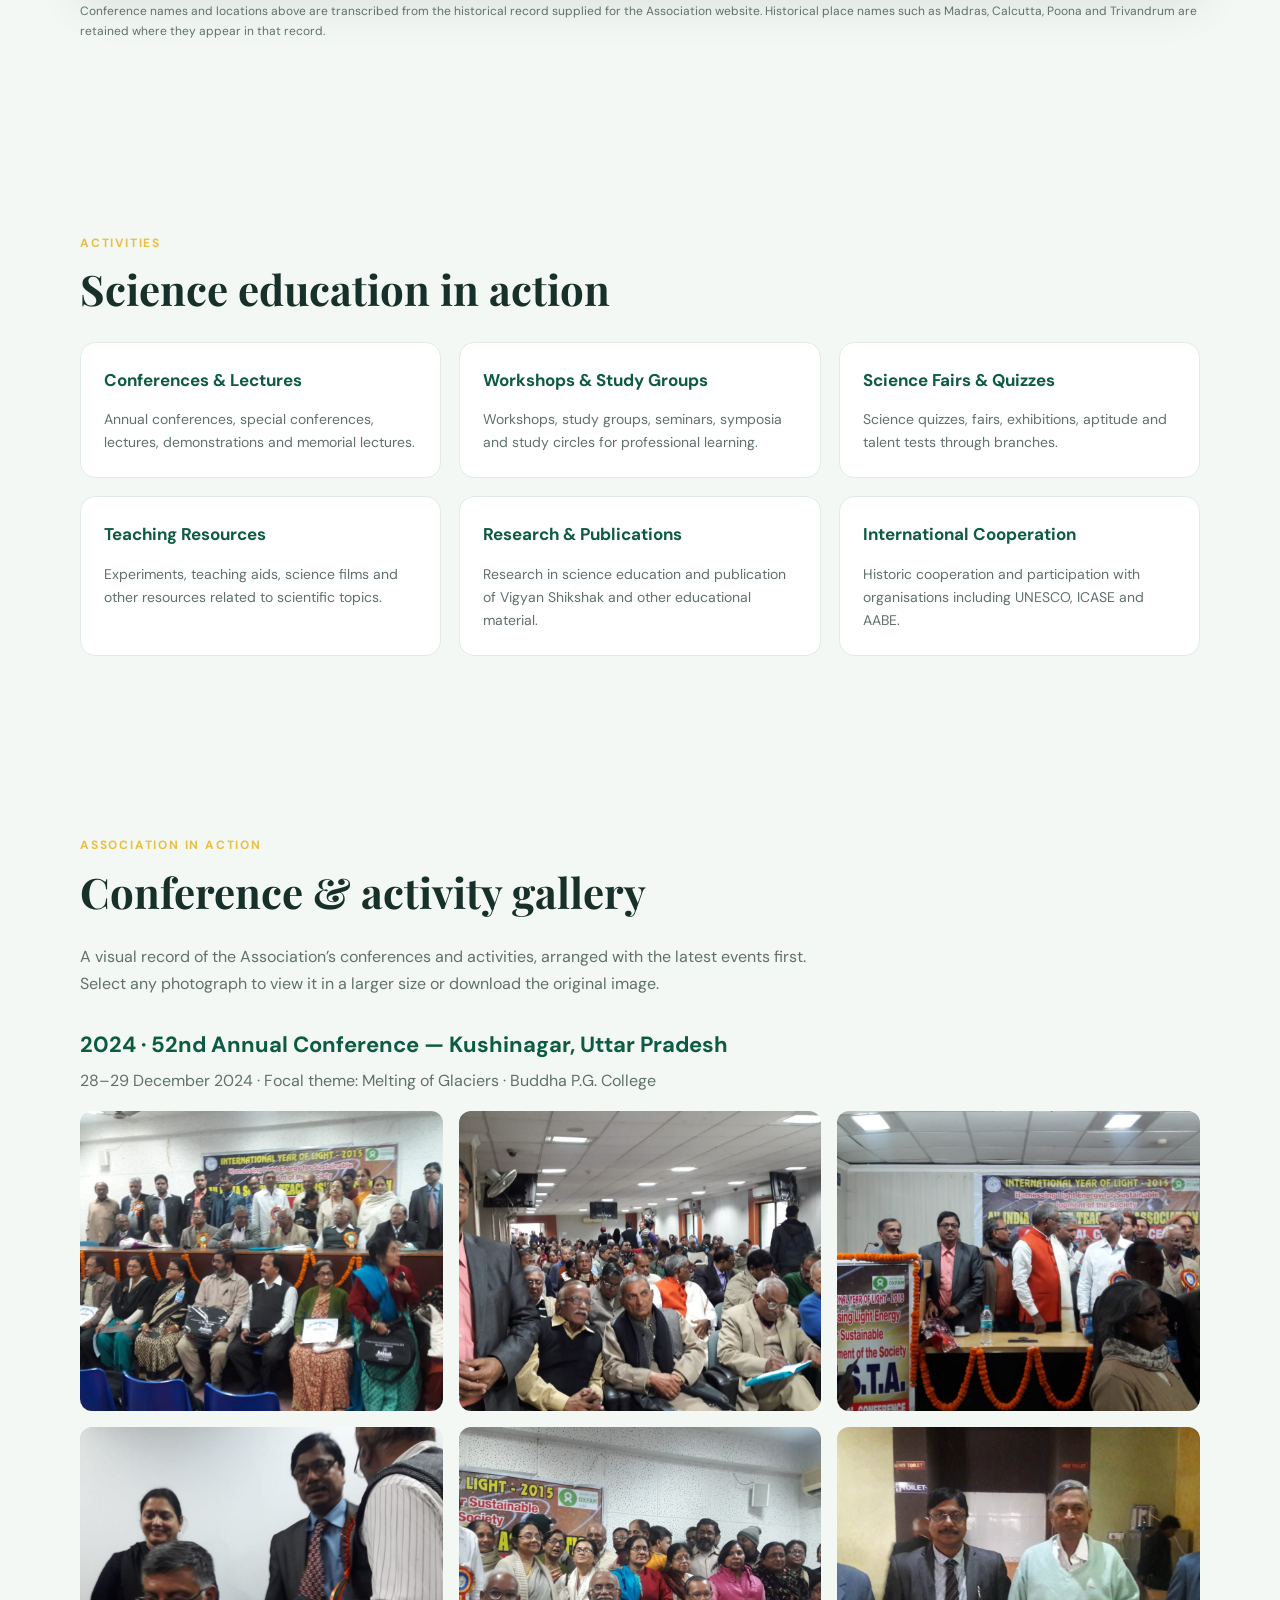
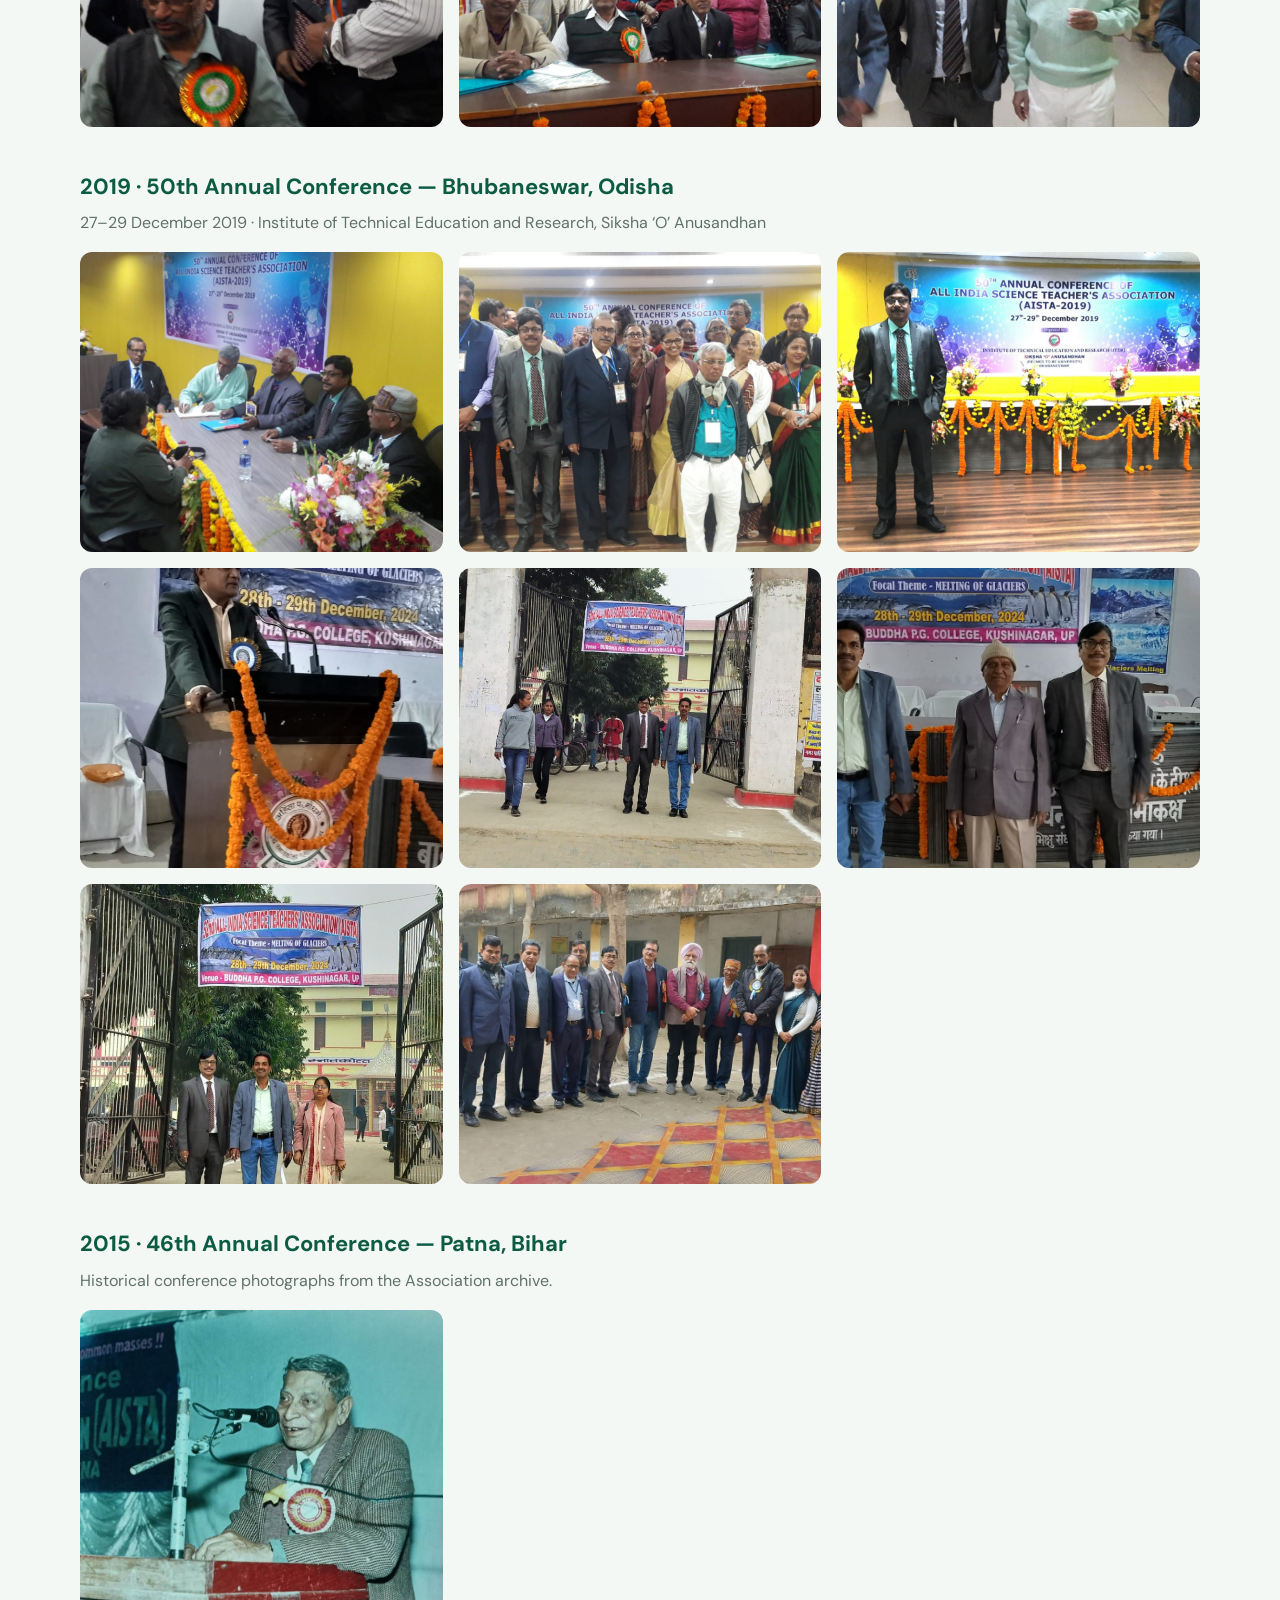
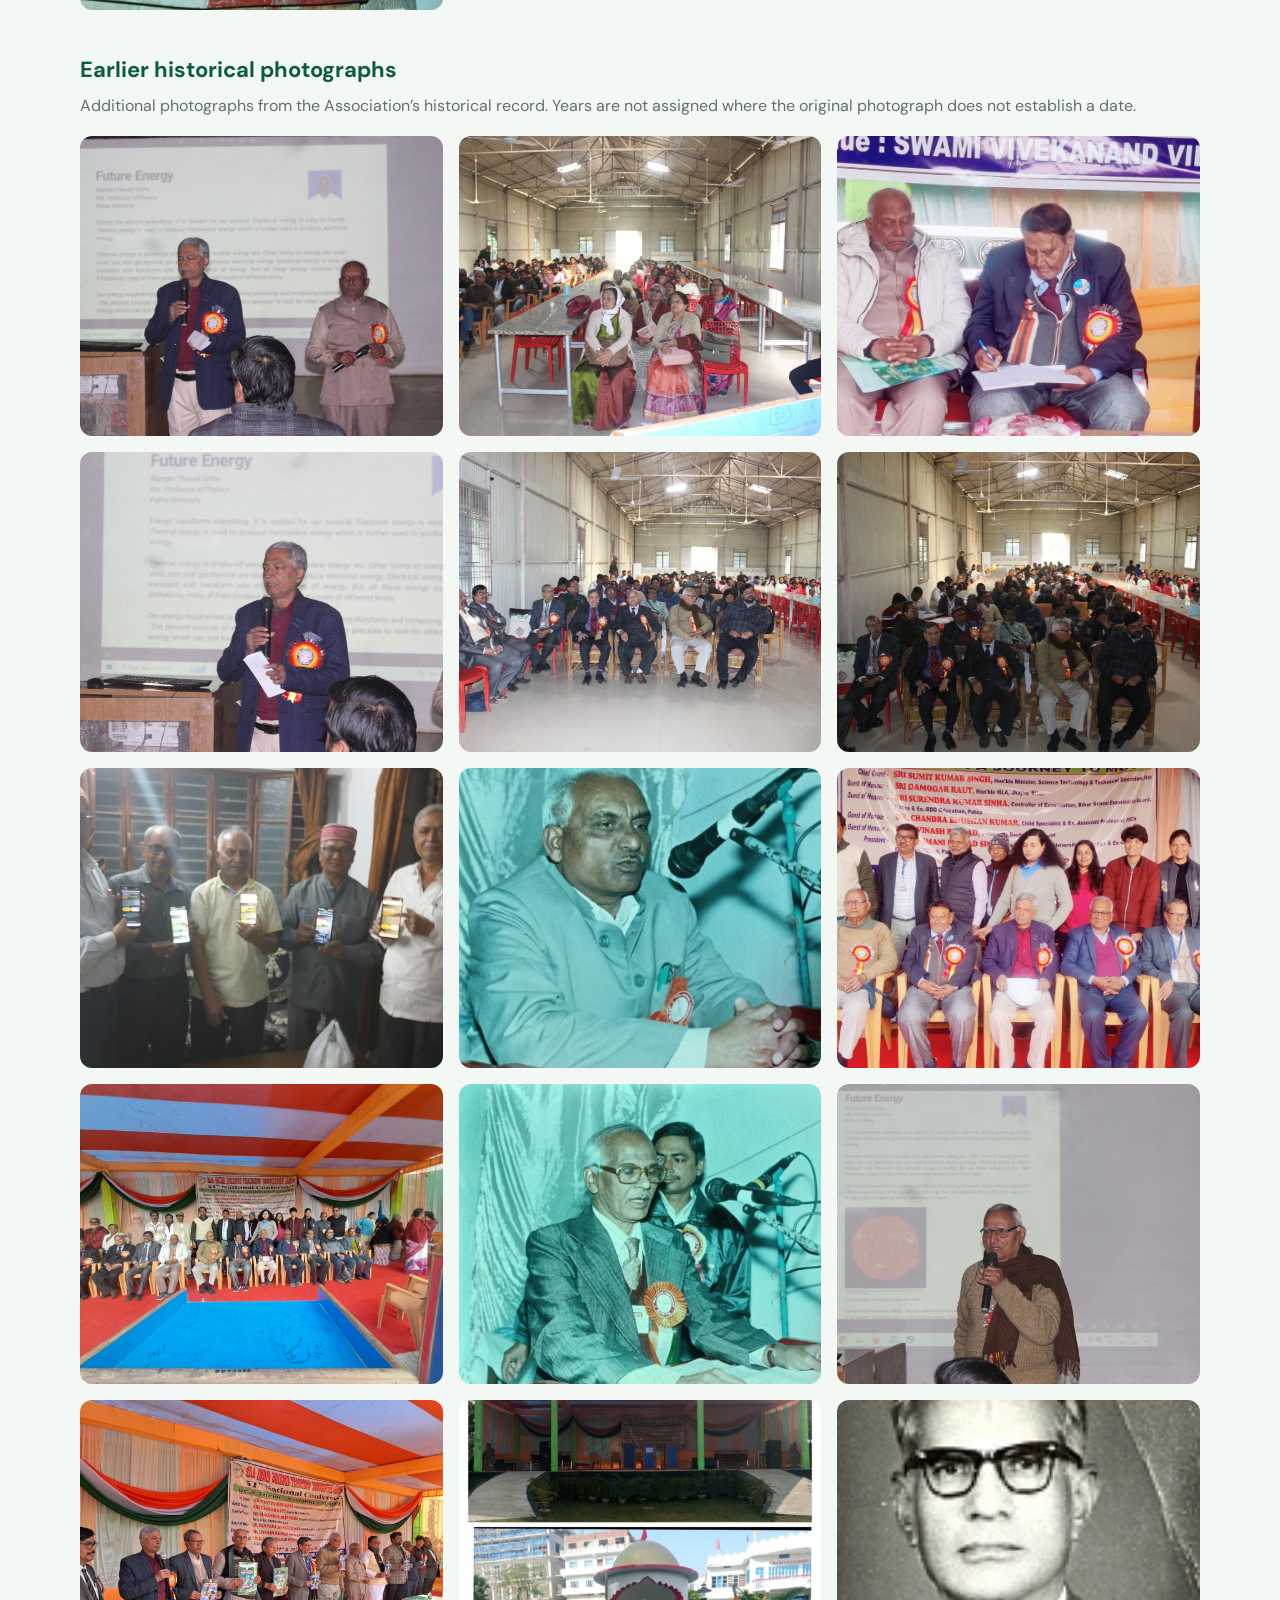
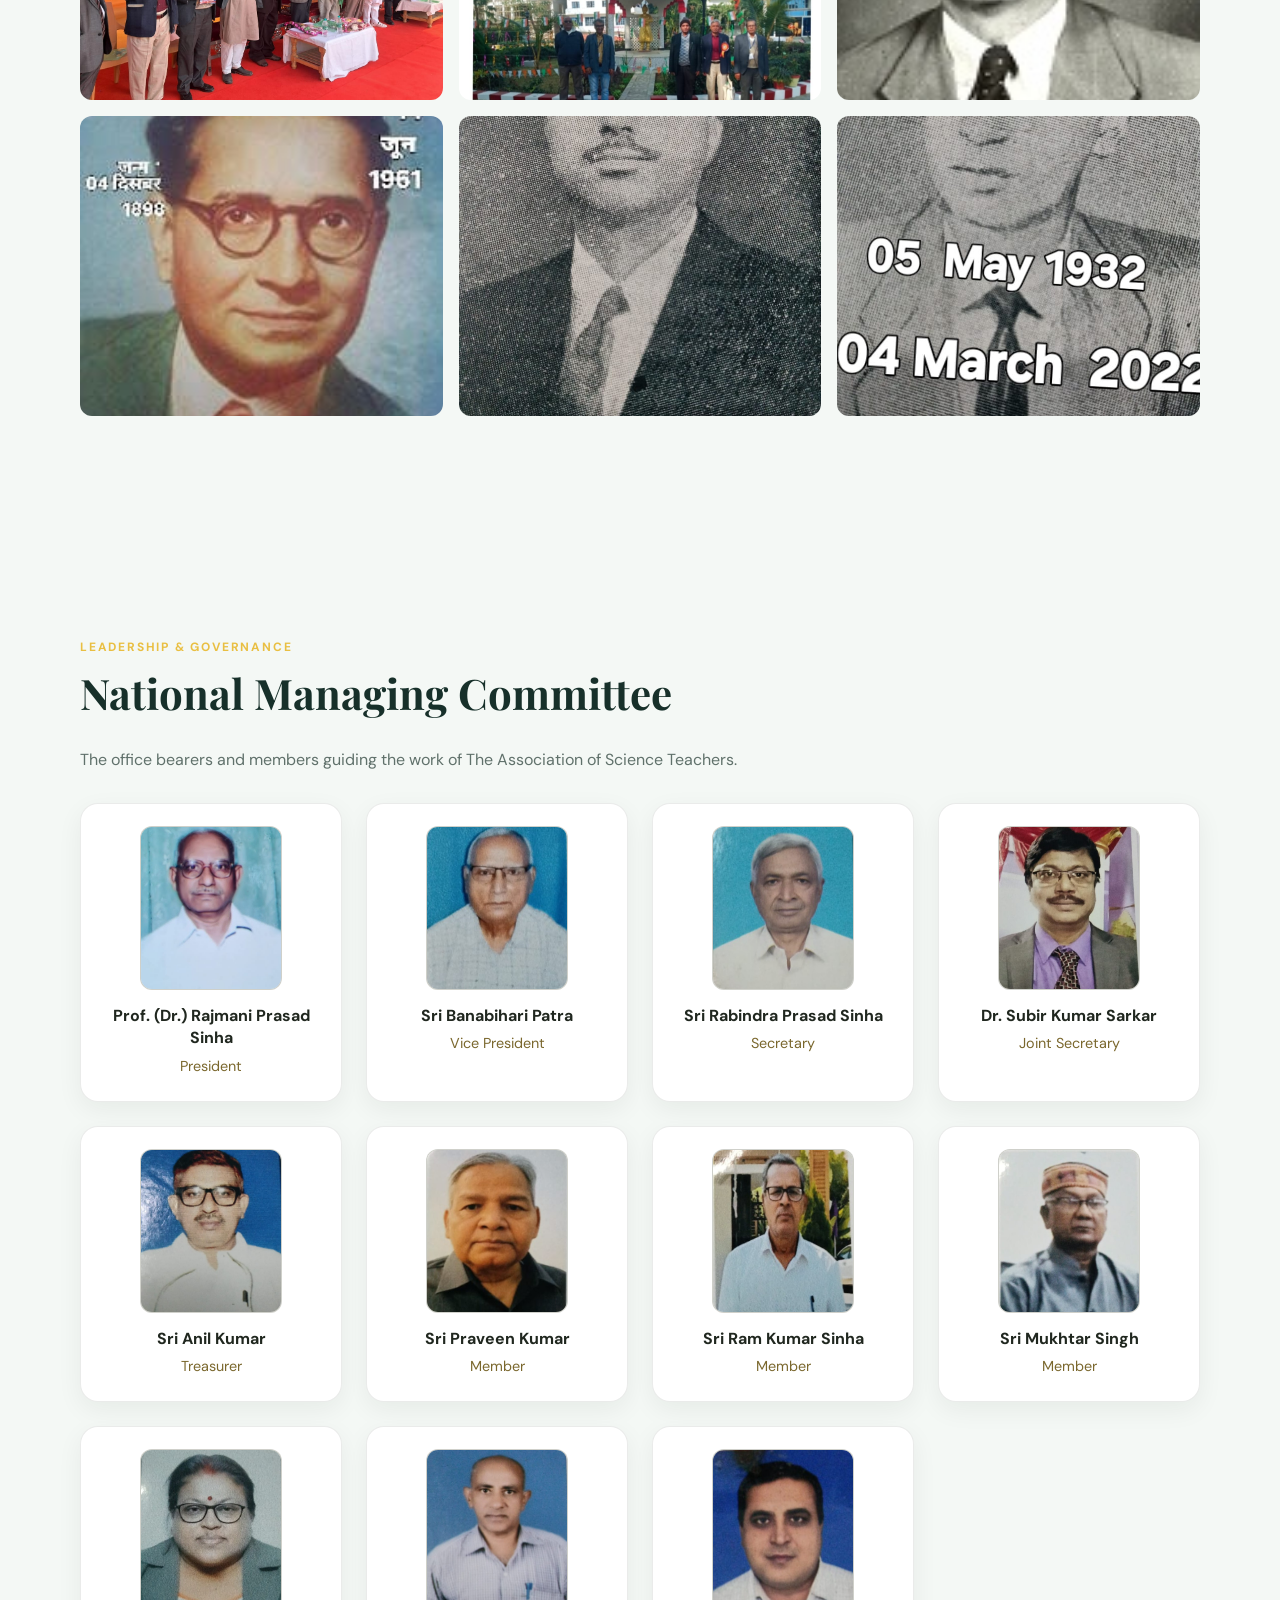
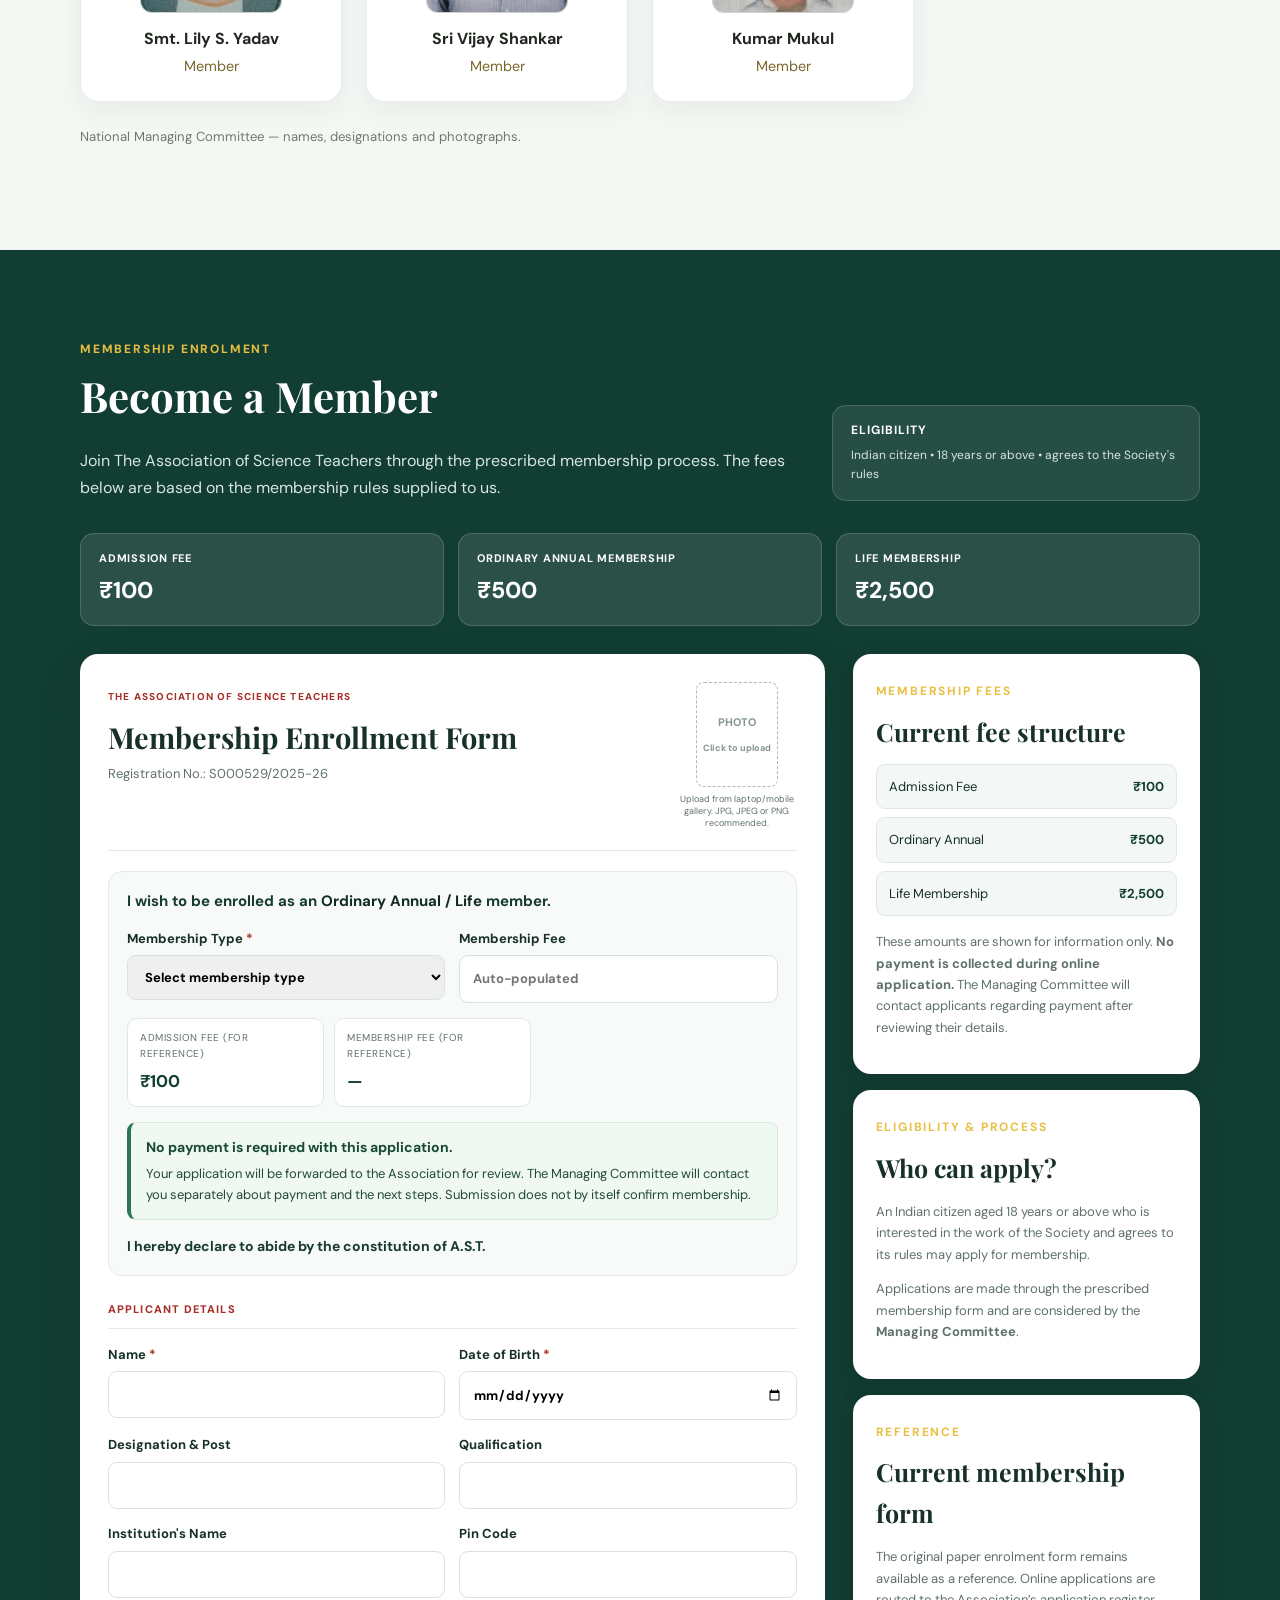
==== commit b556768d: "offline app" ====
--- a/index.html
+++ b/index.html
@@ -3,6 +3,12 @@
 <head>
 <meta charset="utf-8">
 <meta name="viewport" content="width=device-width, initial-scale=1">
+<meta name="theme-color" content="#0d5b43">
+<meta name="apple-mobile-web-app-capable" content="yes">
+<meta name="apple-mobile-web-app-status-bar-style" content="default">
+<meta name="apple-mobile-web-app-title" content="AST">
+<link rel="manifest" href="manifest.webmanifest">
+<link rel="apple-touch-icon" href="assets/pwa/icon-192.png">
 <title>The Association of Science Teachers | Official Website</title>
 <meta name="description" content="The Association of Science Teachers, in continuation of AISTA established in 1956, works for science education, teacher capacity building, research, scientific temper and innovation in teaching.">
 <link rel="stylesheet" href="style.css">
--- a/style.css
+++ b/style.css
@@ -494,3 +494,9 @@
 .footer-inner>div:last-child p:last-child{font-weight:600;color:#c3d5cc;letter-spacing:.01em}
 @media(max-width:850px){.gallery{grid-template-columns:repeat(2,minmax(0,1fr))}.gallery img{height:260px}}
 @media(max-width:520px){.gallery{grid-template-columns:1fr}.gallery img{height:auto;max-height:360px;object-fit:cover}.gallery-year>h3{font-size:19px}}
+
+/* V1.8.22 PWA install control */
+.ast-install-app{border:1px solid #d8e6df;background:#0d5b43;color:#fff;border-radius:999px;padding:10px 14px;font:600 13px "DM Sans",sans-serif;white-space:nowrap;cursor:pointer;margin-left:14px}
+.ast-install-app:hover{background:#123d33}
+.ast-install-app[hidden]{display:none!important}
+@media(max-width:850px){.ast-install-app{position:absolute;right:58px;top:19px;margin:0;padding:8px 11px;font-size:12px}.nav-inner{position:relative}}
